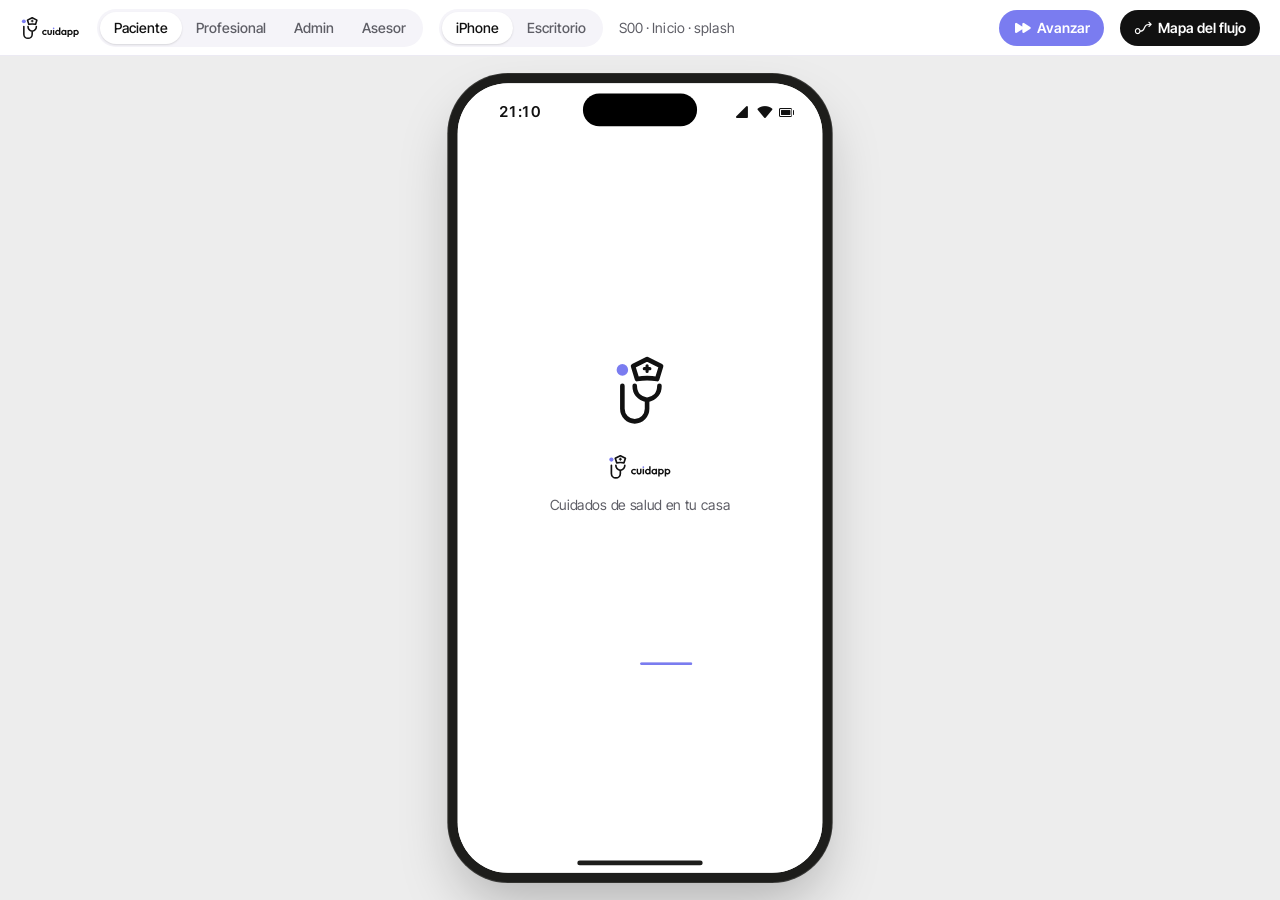
==== index.html @ 20f178f9 "UX inspirada en referencias: accesos del inicio, búsqueda con servicios comunes/recomendado y pestañ" ====
<!doctype html>
<html lang="es-CL">
<head>
<meta charset="utf-8">
<meta name="viewport" content="width=device-width, initial-scale=1, viewport-fit=cover">
<meta name="apple-mobile-web-app-capable" content="yes">
<meta name="theme-color" content="#FFFFFF">
<title>Cuidapp · Prototipo</title>
<link rel="icon" href="logo/favicon-nm.svg?v=20261026x">
<link rel="apple-touch-icon" href="logo/apple-touch-icon.png?v=20261026x">
<link rel="stylesheet" href="vendor/ph/regular/style.css?v=20261026x">
<link rel="stylesheet" href="vendor/ph/fill/style.css?v=20261026x">
<link rel="stylesheet" href="vendor/ph/bold/style.css?v=20261026x">
<link rel="stylesheet" href="vendor/leaflet/leaflet.css?v=20261026x">
<link rel="stylesheet" href="app.css?v=20261026x">
<link rel="stylesheet" href="tema.css?v=20261026x">
<link rel="stylesheet" href="thinking.css?v=20261026t1">
</head>
<body>
<div id="tb" class="tb"></div>
<div id="stage" class="stage"></div>
<script src="vendor/leaflet/leaflet.js?v=20261026x"></script>
<script src="geo.js?v=20261026x"></script>
<script src="examenes.js?v=20261026x"></script>
<script src="app.js?v=20261026x"></script>
<script src="pac.js?v=20261026x"></script>
<script src="pro.js?v=20261026x"></script>
<script src="adm.js?v=20261026x"></script>
<script src="ficha.js?v=20261026x"></script>
<script src="voz.js?v=20261026x"></script>
<script src="lab.js?v=20261026x"></script>
<script src="blog.js?v=20261026x"></script>
<script src="salud.js?v=20261026x"></script>
<script src="mkt.js?v=20261026x"></script>
</body>
</html>
---- vendor/ph/regular/style.css ----
@font-face {
  font-family: "Phosphor";
  src:
    url("./Phosphor.woff2") format("woff2"),
    url("./Phosphor.woff") format("woff"),
    url("./Phosphor.ttf") format("truetype"),
    url("./Phosphor.svg#Phosphor") format("svg");
  font-weight: normal;
  font-style: normal;
  font-display: block;
}

.ph {
  /* use !important to prevent issues with browser extensions that change fonts */
  font-family: "Phosphor" !important;
  speak: never;
  font-style: normal;
  font-weight: normal;
  font-variant: normal;
  text-transform: none;
  line-height: 1;

  /* Enable Ligatures ================ */
  letter-spacing: 0;
  -webkit-font-feature-settings: "liga";
  -moz-font-feature-settings: "liga=1";
  -moz-font-feature-settings: "liga";
  -ms-font-feature-settings: "liga" 1;
  font-feature-settings: "liga";
  -webkit-font-variant-ligatures: discretionary-ligatures;
  font-variant-ligatures: discretionary-ligatures;

  /* Better Font Rendering =========== */
  -webkit-font-smoothing: antialiased;
  -moz-osx-font-smoothing: grayscale;
}

.ph.ph-acorn:before {
  content: "\eb9a";
}
.ph.ph-address-book:before {
  content: "\e6f8";
}
.ph.ph-address-book-tabs:before {
  content: "\ee4e";
}
.ph.ph-air-traffic-control:before {
  content: "\ecd8";
}
.ph.ph-airplane:before {
  content: "\e002";
}
.ph.ph-airplane-in-flight:before {
  content: "\e4fe";
}
.ph.ph-airplane-landing:before {
  content: "\e502";
}
.ph.ph-airplane-takeoff:before {
  content: "\e504";
}
.ph.ph-airplane-taxiing:before {
  content: "\e500";
}
.ph.ph-airplane-tilt:before {
  content: "\e5d6";
}
.ph.ph-airplay:before {
  content: "\e004";
}
.ph.ph-alarm:before {
  content: "\e006";
}
.ph.ph-alien:before {
  content: "\e8a6";
}
.ph.ph-align-bottom:before {
  content: "\e506";
}
.ph.ph-align-bottom-simple:before {
  content: "\eb0c";
}
.ph.ph-align-center-horizontal:before {
  content: "\e50a";
}
.ph.ph-align-center-horizontal-simple:before {
  content: "\eb0e";
}
.ph.ph-align-center-vertical:before {
  content: "\e50c";
}
.ph.ph-align-center-vertical-simple:before {
  content: "\eb10";
}
.ph.ph-align-left:before {
  content: "\e50e";
}
.ph.ph-align-left-simple:before {
  content: "\eaee";
}
.ph.ph-align-right:before {
  content: "\e510";
}
.ph.ph-align-right-simple:before {
  content: "\eb12";
}
.ph.ph-align-top:before {
  content: "\e512";
}
.ph.ph-align-top-simple:before {
  content: "\eb14";
}
.ph.ph-amazon-logo:before {
  content: "\e96c";
}
.ph.ph-ambulance:before {
  content: "\e572";
}
.ph.ph-anchor:before {
  content: "\e514";
}
.ph.ph-anchor-simple:before {
  content: "\e5d8";
}
.ph.ph-android-logo:before {
  content: "\e008";
}
.ph.ph-angle:before {
  content: "\e7bc";
}
.ph.ph-angular-logo:before {
  content: "\eb80";
}
.ph.ph-aperture:before {
  content: "\e00a";
}
.ph.ph-app-store-logo:before {
  content: "\e974";
}
.ph.ph-app-window:before {
  content: "\e5da";
}
.ph.ph-apple-logo:before {
  content: "\e516";
}
.ph.ph-apple-podcasts-logo:before {
  content: "\eb96";
}
.ph.ph-approximate-equals:before {
  content: "\edaa";
}
.ph.ph-archive:before {
  content: "\e00c";
}
.ph.ph-armchair:before {
  content: "\e012";
}
.ph.ph-arrow-arc-left:before {
  content: "\e014";
}
.ph.ph-arrow-arc-right:before {
  content: "\e016";
}
.ph.ph-arrow-bend-double-up-left:before {
  content: "\e03a";
}
.ph.ph-arrow-bend-double-up-right:before {
  content: "\e03c";
}
.ph.ph-arrow-bend-down-left:before {
  content: "\e018";
}
.ph.ph-arrow-bend-down-right:before {
  content: "\e01a";
}
.ph.ph-arrow-bend-left-down:before {
  content: "\e01c";
}
.ph.ph-arrow-bend-left-up:before {
  content: "\e01e";
}
.ph.ph-arrow-bend-right-down:before {
  content: "\e020";
}
.ph.ph-arrow-bend-right-up:before {
  content: "\e022";
}
.ph.ph-arrow-bend-up-left:before {
  content: "\e024";
}
.ph.ph-arrow-bend-up-right:before {
  content: "\e026";
}
.ph.ph-arrow-circle-down:before {
  content: "\e028";
}
.ph.ph-arrow-circle-down-left:before {
  content: "\e02a";
}
.ph.ph-arrow-circle-down-right:before {
  content: "\e02c";
}
.ph.ph-arrow-circle-left:before {
  content: "\e05a";
}
.ph.ph-arrow-circle-right:before {
  content: "\e02e";
}
.ph.ph-arrow-circle-up:before {
  content: "\e030";
}
.ph.ph-arrow-circle-up-left:before {
  content: "\e032";
}
.ph.ph-arrow-circle-up-right:before {
  content: "\e034";
}
.ph.ph-arrow-clockwise:before {
  content: "\e036";
}
.ph.ph-arrow-counter-clockwise:before {
  content: "\e038";
}
.ph.ph-arrow-down:before {
  content: "\e03e";
}
.ph.ph-arrow-down-left:before {
  content: "\e040";
}
.ph.ph-arrow-down-right:before {
  content: "\e042";
}
.ph.ph-arrow-elbow-down-left:before {
  content: "\e044";
}
.ph.ph-arrow-elbow-down-right:before {
  content: "\e046";
}
.ph.ph-arrow-elbow-left:before {
  content: "\e048";
}
.ph.ph-arrow-elbow-left-down:before {
  content: "\e04a";
}
.ph.ph-arrow-elbow-left-up:before {
  content: "\e04c";
}
.ph.ph-arrow-elbow-right:before {
  content: "\e04e";
}
.ph.ph-arrow-elbow-right-down:before {
  content: "\e050";
}
.ph.ph-arrow-elbow-right-up:before {
  content: "\e052";
}
.ph.ph-arrow-elbow-up-left:before {
  content: "\e054";
}
.ph.ph-arrow-elbow-up-right:before {
  content: "\e056";
}
.ph.ph-arrow-fat-down:before {
  content: "\e518";
}
.ph.ph-arrow-fat-left:before {
  content: "\e51a";
}
.ph.ph-arrow-fat-line-down:before {
  content: "\e51c";
}
.ph.ph-arrow-fat-line-left:before {
  content: "\e51e";
}
.ph.ph-arrow-fat-line-right:before {
  content: "\e520";
}
.ph.ph-arrow-fat-line-up:before {
  content: "\e522";
}
.ph.ph-arrow-fat-lines-down:before {
  content: "\e524";
}
.ph.ph-arrow-fat-lines-left:before {
  content: "\e526";
}
.ph.ph-arrow-fat-lines-right:before {
  content: "\e528";
}
.ph.ph-arrow-fat-lines-up:before {
  content: "\e52a";
}
.ph.ph-arrow-fat-right:before {
  content: "\e52c";
}
.ph.ph-arrow-fat-up:before {
  content: "\e52e";
}
.ph.ph-arrow-left:before {
  content: "\e058";
}
.ph.ph-arrow-line-down:before {
  content: "\e05c";
}
.ph.ph-arrow-line-down-left:before {
  content: "\e05e";
}
.ph.ph-arrow-line-down-right:before {
  content: "\e060";
}
.ph.ph-arrow-line-left:before {
  content: "\e062";
}
.ph.ph-arrow-line-right:before {
  content: "\e064";
}
.ph.ph-arrow-line-up:before {
  content: "\e066";
}
.ph.ph-arrow-line-up-left:before {
  content: "\e068";
}
.ph.ph-arrow-line-up-right:before {
  content: "\e06a";
}
.ph.ph-arrow-right:before {
  content: "\e06c";
}
.ph.ph-arrow-square-down:before {
  content: "\e06e";
}
.ph.ph-arrow-square-down-left:before {
  content: "\e070";
}
.ph.ph-arrow-square-down-right:before {
  content: "\e072";
}
.ph.ph-arrow-square-in:before {
  content: "\e5dc";
}
.ph.ph-arrow-square-left:before {
  content: "\e074";
}
.ph.ph-arrow-square-out:before {
  content: "\e5de";
}
.ph.ph-arrow-square-right:before {
  content: "\e076";
}
.ph.ph-arrow-square-up:before {
  content: "\e078";
}
.ph.ph-arrow-square-up-left:before {
  content: "\e07a";
}
.ph.ph-arrow-square-up-right:before {
  content: "\e07c";
}
.ph.ph-arrow-u-down-left:before {
  content: "\e07e";
}
.ph.ph-arrow-u-down-right:before {
  content: "\e080";
}
.ph.ph-arrow-u-left-down:before {
  content: "\e082";
}
.ph.ph-arrow-u-left-up:before {
  content: "\e084";
}
.ph.ph-arrow-u-right-down:before {
  content: "\e086";
}
.ph.ph-arrow-u-right-up:before {
  content: "\e088";
}
.ph.ph-arrow-u-up-left:before {
  content: "\e08a";
}
.ph.ph-arrow-u-up-right:before {
  content: "\e08c";
}
.ph.ph-arrow-up:before {
  content: "\e08e";
}
.ph.ph-arrow-up-left:before {
  content: "\e090";
}
.ph.ph-arrow-up-right:before {
  content: "\e092";
}
.ph.ph-arrows-clockwise:before {
  content: "\e094";
}
.ph.ph-arrows-counter-clockwise:before {
  content: "\e096";
}
.ph.ph-arrows-down-up:before {
  content: "\e098";
}
.ph.ph-arrows-horizontal:before {
  content: "\eb06";
}
.ph.ph-arrows-in:before {
  content: "\e09a";
}
.ph.ph-arrows-in-cardinal:before {
  content: "\e09c";
}
.ph.ph-arrows-in-line-horizontal:before {
  content: "\e530";
}
.ph.ph-arrows-in-line-vertical:before {
  content: "\e532";
}
.ph.ph-arrows-in-simple:before {
  content: "\e09e";
}
.ph.ph-arrows-left-right:before {
  content: "\e0a0";
}
.ph.ph-arrows-merge:before {
  content: "\ed3e";
}
.ph.ph-arrows-out:before {
  content: "\e0a2";
}
.ph.ph-arrows-out-cardinal:before {
  content: "\e0a4";
}
.ph.ph-arrows-out-line-horizontal:before {
  content: "\e534";
}
.ph.ph-arrows-out-line-vertical:before {
  content: "\e536";
}
.ph.ph-arrows-out-simple:before {
  content: "\e0a6";
}
.ph.ph-arrows-split:before {
  content: "\ed3c";
}
.ph.ph-arrows-vertical:before {
  content: "\eb04";
}
.ph.ph-article:before {
  content: "\e0a8";
}
.ph.ph-article-medium:before {
  content: "\e5e0";
}
.ph.ph-article-ny-times:before {
  content: "\e5e2";
}
.ph.ph-asclepius:before {
  content: "\ee34";
}
.ph.ph-caduceus:before {
  content: "\ee34";
}
.ph.ph-asterisk:before {
  content: "\e0aa";
}
.ph.ph-asterisk-simple:before {
  content: "\e832";
}
.ph.ph-at:before {
  content: "\e0ac";
}
.ph.ph-atom:before {
  content: "\e5e4";
}
.ph.ph-avocado:before {
  content: "\ee04";
}
.ph.ph-axe:before {
  content: "\e9fc";
}
.ph.ph-baby:before {
  content: "\e774";
}
.ph.ph-baby-carriage:before {
  content: "\e818";
}
.ph.ph-backpack:before {
  content: "\e922";
}
.ph.ph-backspace:before {
  content: "\e0ae";
}
.ph.ph-bag:before {
  content: "\e0b0";
}
.ph.ph-bag-simple:before {
  content: "\e5e6";
}
.ph.ph-balloon:before {
  content: "\e76c";
}
.ph.ph-bandaids:before {
  content: "\e0b2";
}
.ph.ph-bank:before {
  content: "\e0b4";
}
.ph.ph-barbell:before {
  content: "\e0b6";
}
.ph.ph-barcode:before {
  content: "\e0b8";
}
.ph.ph-barn:before {
  content: "\ec72";
}
.ph.ph-barricade:before {
  content: "\e948";
}
.ph.ph-baseball:before {
  content: "\e71a";
}
.ph.ph-baseball-cap:before {
  content: "\ea28";
}
.ph.ph-baseball-helmet:before {
  content: "\ee4a";
}
.ph.ph-basket:before {
  content: "\e964";
}
.ph.ph-basketball:before {
  content: "\e724";
}
.ph.ph-bathtub:before {
  content: "\e81e";
}
.ph.ph-battery-charging:before {
  content: "\e0ba";
}
.ph.ph-battery-charging-vertical:before {
  content: "\e0bc";
}
.ph.ph-battery-empty:before {
  content: "\e0be";
}
.ph.ph-battery-full:before {
  content: "\e0c0";
}
.ph.ph-battery-high:before {
  content: "\e0c2";
}
.ph.ph-battery-low:before {
  content: "\e0c4";
}
.ph.ph-battery-medium:before {
  content: "\e0c6";
}
.ph.ph-battery-plus:before {
  content: "\e808";
}
.ph.ph-battery-plus-vertical:before {
  content: "\ec50";
}
.ph.ph-battery-vertical-empty:before {
  content: "\e7c6";
}
.ph.ph-battery-vertical-full:before {
  content: "\e7c4";
}
.ph.ph-battery-vertical-high:before {
  content: "\e7c2";
}
.ph.ph-battery-vertical-low:before {
  content: "\e7be";
}
.ph.ph-battery-vertical-medium:before {
  content: "\e7c0";
}
.ph.ph-battery-warning:before {
  content: "\e0c8";
}
.ph.ph-battery-warning-vertical:before {
  content: "\e0ca";
}
.ph.ph-beach-ball:before {
  content: "\ed24";
}
.ph.ph-beanie:before {
  content: "\ea2a";
}
.ph.ph-bed:before {
  content: "\e0cc";
}
.ph.ph-beer-bottle:before {
  content: "\e7b0";
}
.ph.ph-beer-stein:before {
  content: "\eb62";
}
.ph.ph-behance-logo:before {
  content: "\e7f4";
}
.ph.ph-bell:before {
  content: "\e0ce";
}
.ph.ph-bell-ringing:before {
  content: "\e5e8";
}
.ph.ph-bell-simple:before {
  content: "\e0d0";
}
.ph.ph-bell-simple-ringing:before {
  content: "\e5ea";
}
.ph.ph-bell-simple-slash:before {
  content: "\e0d2";
}
.ph.ph-bell-simple-z:before {
  content: "\e5ec";
}
.ph.ph-bell-slash:before {
  content: "\e0d4";
}
.ph.ph-bell-z:before {
  content: "\e5ee";
}
.ph.ph-belt:before {
  content: "\ea2c";
}
.ph.ph-bezier-curve:before {
  content: "\eb00";
}
.ph.ph-bicycle:before {
  content: "\e0d6";
}
.ph.ph-binary:before {
  content: "\ee60";
}
.ph.ph-binoculars:before {
  content: "\ea64";
}
.ph.ph-biohazard:before {
  content: "\e9e0";
}
.ph.ph-bird:before {
  content: "\e72c";
}
.ph.ph-blueprint:before {
  content: "\eda0";
}
.ph.ph-bluetooth:before {
  content: "\e0da";
}
.ph.ph-bluetooth-connected:before {
  content: "\e0dc";
}
.ph.ph-bluetooth-slash:before {
  content: "\e0de";
}
.ph.ph-bluetooth-x:before {
  content: "\e0e0";
}
.ph.ph-boat:before {
  content: "\e786";
}
.ph.ph-bomb:before {
  content: "\ee0a";
}
.ph.ph-bone:before {
  content: "\e7f2";
}
.ph.ph-book:before {
  content: "\e0e2";
}
.ph.ph-book-bookmark:before {
  content: "\e0e4";
}
.ph.ph-book-open:before {
  content: "\e0e6";
}
.ph.ph-book-open-text:before {
  content: "\e8f2";
}
.ph.ph-book-open-user:before {
  content: "\ede0";
}
.ph.ph-bookmark:before {
  content: "\e0e8";
}
.ph.ph-bookmark-simple:before {
  content: "\e0ea";
}
.ph.ph-bookmarks:before {
  content: "\e0ec";
}
.ph.ph-bookmarks-simple:before {
  content: "\e5f0";
}
.ph.ph-books:before {
  content: "\e758";
}
.ph.ph-boot:before {
  content: "\ecca";
}
.ph.ph-boules:before {
  content: "\e722";
}
.ph.ph-bounding-box:before {
  content: "\e6ce";
}
.ph.ph-bowl-food:before {
  content: "\eaa4";
}
.ph.ph-bowl-steam:before {
  content: "\e8e4";
}
.ph.ph-bowling-ball:before {
  content: "\ea34";
}
.ph.ph-box-arrow-down:before {
  content: "\e00e";
}
.ph.ph-archive-box:before {
  content: "\e00e";
}
.ph.ph-box-arrow-up:before {
  content: "\ee54";
}
.ph.ph-boxing-glove:before {
  content: "\ea36";
}
.ph.ph-brackets-angle:before {
  content: "\e862";
}
.ph.ph-brackets-curly:before {
  content: "\e860";
}
.ph.ph-brackets-round:before {
  content: "\e864";
}
.ph.ph-brackets-square:before {
  content: "\e85e";
}
.ph.ph-brain:before {
  content: "\e74e";
}
.ph.ph-brandy:before {
  content: "\e6b4";
}
.ph.ph-bread:before {
  content: "\e81c";
}
.ph.ph-bridge:before {
  content: "\ea68";
}
.ph.ph-briefcase:before {
  content: "\e0ee";
}
.ph.ph-briefcase-metal:before {
  content: "\e5f2";
}
.ph.ph-broadcast:before {
  content: "\e0f2";
}
.ph.ph-broom:before {
  content: "\ec54";
}
.ph.ph-browser:before {
  content: "\e0f4";
}
.ph.ph-browsers:before {
  content: "\e0f6";
}
.ph.ph-bug:before {
  content: "\e5f4";
}
.ph.ph-bug-beetle:before {
  content: "\e5f6";
}
.ph.ph-bug-droid:before {
  content: "\e5f8";
}
.ph.ph-building:before {
  content: "\e100";
}
.ph.ph-building-apartment:before {
  content: "\e0fe";
}
.ph.ph-building-office:before {
  content: "\e0ff";
}
.ph.ph-buildings:before {
  content: "\e102";
}
.ph.ph-bulldozer:before {
  content: "\ec6c";
}
.ph.ph-bus:before {
  content: "\e106";
}
.ph.ph-butterfly:before {
  content: "\ea6e";
}
.ph.ph-cable-car:before {
  content: "\e49c";
}
.ph.ph-cactus:before {
  content: "\e918";
}
.ph.ph-cake:before {
  content: "\e780";
}
.ph.ph-calculator:before {
  content: "\e538";
}
.ph.ph-calendar:before {
  content: "\e108";
}
.ph.ph-calendar-blank:before {
  content: "\e10a";
}
.ph.ph-calendar-check:before {
  content: "\e712";
}
.ph.ph-calendar-dot:before {
  content: "\e7b2";
}
.ph.ph-calendar-dots:before {
  content: "\e7b4";
}
.ph.ph-calendar-heart:before {
  content: "\e8b0";
}
.ph.ph-calendar-minus:before {
  content: "\ea14";
}
.ph.ph-calendar-plus:before {
  content: "\e714";
}
.ph.ph-calendar-slash:before {
  content: "\ea12";
}
.ph.ph-calendar-star:before {
  content: "\e8b2";
}
.ph.ph-calendar-x:before {
  content: "\e10c";
}
.ph.ph-call-bell:before {
  content: "\e7de";
}
.ph.ph-camera:before {
  content: "\e10e";
}
.ph.ph-camera-plus:before {
  content: "\ec58";
}
.ph.ph-camera-rotate:before {
  content: "\e7a4";
}
.ph.ph-camera-slash:before {
  content: "\e110";
}
.ph.ph-campfire:before {
  content: "\e9d8";
}
.ph.ph-car:before {
  content: "\e112";
}
.ph.ph-car-battery:before {
  content: "\ee30";
}
.ph.ph-car-profile:before {
  content: "\e8cc";
}
.ph.ph-car-simple:before {
  content: "\e114";
}
.ph.ph-cardholder:before {
  content: "\e5fa";
}
.ph.ph-cards:before {
  content: "\e0f8";
}
.ph.ph-cards-three:before {
  content: "\ee50";
}
.ph.ph-caret-circle-double-down:before {
  content: "\e116";
}
.ph.ph-caret-circle-double-left:before {
  content: "\e118";
}
.ph.ph-caret-circle-double-right:before {
  content: "\e11a";
}
.ph.ph-caret-circle-double-up:before {
  content: "\e11c";
}
.ph.ph-caret-circle-down:before {
  content: "\e11e";
}
.ph.ph-caret-circle-left:before {
  content: "\e120";
}
.ph.ph-caret-circle-right:before {
  content: "\e122";
}
.ph.ph-caret-circle-up:before {
  content: "\e124";
}
.ph.ph-caret-circle-up-down:before {
  content: "\e13e";
}
.ph.ph-caret-double-down:before {
  content: "\e126";
}
.ph.ph-caret-double-left:before {
  content: "\e128";
}
.ph.ph-caret-double-right:before {
  content: "\e12a";
}
.ph.ph-caret-double-up:before {
  content: "\e12c";
}
.ph.ph-caret-down:before {
  content: "\e136";
}
.ph.ph-caret-left:before {
  content: "\e138";
}
.ph.ph-caret-line-down:before {
  content: "\e134";
}
.ph.ph-caret-line-left:before {
  content: "\e132";
}
.ph.ph-caret-line-right:before {
  content: "\e130";
}
.ph.ph-caret-line-up:before {
  content: "\e12e";
}
.ph.ph-caret-right:before {
  content: "\e13a";
}
.ph.ph-caret-up:before {
  content: "\e13c";
}
.ph.ph-caret-up-down:before {
  content: "\e140";
}
.ph.ph-carrot:before {
  content: "\ed38";
}
.ph.ph-cash-register:before {
  content: "\ed80";
}
.ph.ph-cassette-tape:before {
  content: "\ed2e";
}
.ph.ph-castle-turret:before {
  content: "\e9d0";
}
.ph.ph-cat:before {
  content: "\e748";
}
.ph.ph-cell-signal-full:before {
  content: "\e142";
}
.ph.ph-cell-signal-high:before {
  content: "\e144";
}
.ph.ph-cell-signal-low:before {
  content: "\e146";
}
.ph.ph-cell-signal-medium:before {
  content: "\e148";
}
.ph.ph-cell-signal-none:before {
  content: "\e14a";
}
.ph.ph-cell-signal-slash:before {
  content: "\e14c";
}
.ph.ph-cell-signal-x:before {
  content: "\e14e";
}
.ph.ph-cell-tower:before {
  content: "\ebaa";
}
.ph.ph-certificate:before {
  content: "\e766";
}
.ph.ph-chair:before {
  content: "\e950";
}
.ph.ph-chalkboard:before {
  content: "\e5fc";
}
.ph.ph-chalkboard-simple:before {
  content: "\e5fe";
}
.ph.ph-chalkboard-teacher:before {
  content: "\e600";
}
.ph.ph-champagne:before {
  content: "\eaca";
}
.ph.ph-charging-station:before {
  content: "\e8d0";
}
.ph.ph-chart-bar:before {
  content: "\e150";
}
.ph.ph-chart-bar-horizontal:before {
  content: "\e152";
}
.ph.ph-chart-donut:before {
  content: "\eaa6";
}
.ph.ph-chart-line:before {
  content: "\e154";
}
.ph.ph-chart-line-down:before {
  content: "\e8b6";
}
.ph.ph-chart-line-up:before {
  content: "\e156";
}
.ph.ph-chart-pie:before {
  content: "\e158";
}
.ph.ph-chart-pie-slice:before {
  content: "\e15a";
}
.ph.ph-chart-polar:before {
  content: "\eaa8";
}
.ph.ph-chart-scatter:before {
  content: "\eaac";
}
.ph.ph-chat:before {
  content: "\e15c";
}
.ph.ph-chat-centered:before {
  content: "\e160";
}
.ph.ph-chat-centered-dots:before {
  content: "\e164";
}
.ph.ph-chat-centered-slash:before {
  content: "\e162";
}
.ph.ph-chat-centered-text:before {
  content: "\e166";
}
.ph.ph-chat-circle:before {
  content: "\e168";
}
.ph.ph-chat-circle-dots:before {
  content: "\e16c";
}
.ph.ph-chat-circle-slash:before {
  content: "\e16a";
}
.ph.ph-chat-circle-text:before {
  content: "\e16e";
}
.ph.ph-chat-dots:before {
  content: "\e170";
}
.ph.ph-chat-slash:before {
  content: "\e15e";
}
.ph.ph-chat-teardrop:before {
  content: "\e172";
}
.ph.ph-chat-teardrop-dots:before {
  content: "\e176";
}
.ph.ph-chat-teardrop-slash:before {
  content: "\e174";
}
.ph.ph-chat-teardrop-text:before {
  content: "\e178";
}
.ph.ph-chat-text:before {
  content: "\e17a";
}
.ph.ph-chats:before {
  content: "\e17c";
}
.ph.ph-chats-circle:before {
  content: "\e17e";
}
.ph.ph-chats-teardrop:before {
  content: "\e180";
}
.ph.ph-check:before {
  content: "\e182";
}
.ph.ph-check-circle:before {
  content: "\e184";
}
.ph.ph-check-fat:before {
  content: "\eba6";
}
.ph.ph-check-square:before {
  content: "\e186";
}
.ph.ph-check-square-offset:before {
  content: "\e188";
}
.ph.ph-checkerboard:before {
  content: "\e8c4";
}
.ph.ph-checks:before {
  content: "\e53a";
}
.ph.ph-cheers:before {
  content: "\ea4a";
}
.ph.ph-cheese:before {
  content: "\e9fe";
}
.ph.ph-chef-hat:before {
  content: "\ed8e";
}
.ph.ph-cherries:before {
  content: "\e830";
}
.ph.ph-church:before {
  content: "\ecea";
}
.ph.ph-cigarette:before {
  content: "\ed90";
}
.ph.ph-cigarette-slash:before {
  content: "\ed92";
}
.ph.ph-circle:before {
  content: "\e18a";
}
.ph.ph-circle-dashed:before {
  content: "\e602";
}
.ph.ph-circle-half:before {
  content: "\e18c";
}
.ph.ph-circle-half-tilt:before {
  content: "\e18e";
}
.ph.ph-circle-notch:before {
  content: "\eb44";
}
.ph.ph-circles-four:before {
  content: "\e190";
}
.ph.ph-circles-three:before {
  content: "\e192";
}
.ph.ph-circles-three-plus:before {
  content: "\e194";
}
.ph.ph-circuitry:before {
  content: "\e9c2";
}
.ph.ph-city:before {
  content: "\ea6a";
}
.ph.ph-clipboard:before {
  content: "\e196";
}
.ph.ph-clipboard-text:before {
  content: "\e198";
}
.ph.ph-clock:before {
  content: "\e19a";
}
.ph.ph-clock-afternoon:before {
  content: "\e19c";
}
.ph.ph-clock-clockwise:before {
  content: "\e19e";
}
.ph.ph-clock-countdown:before {
  content: "\ed2c";
}
.ph.ph-clock-counter-clockwise:before {
  content: "\e1a0";
}
.ph.ph-clock-user:before {
  content: "\edec";
}
.ph.ph-closed-captioning:before {
  content: "\e1a4";
}
.ph.ph-cloud:before {
  content: "\e1aa";
}
.ph.ph-cloud-arrow-down:before {
  content: "\e1ac";
}
.ph.ph-cloud-arrow-up:before {
  content: "\e1ae";
}
.ph.ph-cloud-check:before {
  content: "\e1b0";
}
.ph.ph-cloud-fog:before {
  content: "\e53c";
}
.ph.ph-cloud-lightning:before {
  content: "\e1b2";
}
.ph.ph-cloud-moon:before {
  content: "\e53e";
}
.ph.ph-cloud-rain:before {
  content: "\e1b4";
}
.ph.ph-cloud-slash:before {
  content: "\e1b6";
}
.ph.ph-cloud-snow:before {
  content: "\e1b8";
}
.ph.ph-cloud-sun:before {
  content: "\e540";
}
.ph.ph-cloud-warning:before {
  content: "\ea98";
}
.ph.ph-cloud-x:before {
  content: "\ea96";
}
.ph.ph-clover:before {
  content: "\edc8";
}
.ph.ph-club:before {
  content: "\e1ba";
}
.ph.ph-coat-hanger:before {
  content: "\e7fe";
}
.ph.ph-coda-logo:before {
  content: "\e7ce";
}
.ph.ph-code:before {
  content: "\e1bc";
}
.ph.ph-code-block:before {
  content: "\eafe";
}
.ph.ph-code-simple:before {
  content: "\e1be";
}
.ph.ph-codepen-logo:before {
  content: "\e978";
}
.ph.ph-codesandbox-logo:before {
  content: "\ea06";
}
.ph.ph-coffee:before {
  content: "\e1c2";
}
.ph.ph-coffee-bean:before {
  content: "\e1c0";
}
.ph.ph-coin:before {
  content: "\e60e";
}
.ph.ph-coin-vertical:before {
  content: "\eb48";
}
.ph.ph-coins:before {
  content: "\e78e";
}
.ph.ph-columns:before {
  content: "\e546";
}
.ph.ph-columns-plus-left:before {
  content: "\e544";
}
.ph.ph-columns-plus-right:before {
  content: "\e542";
}
.ph.ph-command:before {
  content: "\e1c4";
}
.ph.ph-compass:before {
  content: "\e1c8";
}
.ph.ph-compass-rose:before {
  content: "\e1c6";
}
.ph.ph-compass-tool:before {
  content: "\ea0e";
}
.ph.ph-computer-tower:before {
  content: "\e548";
}
.ph.ph-confetti:before {
  content: "\e81a";
}
.ph.ph-contactless-payment:before {
  content: "\ed42";
}
.ph.ph-control:before {
  content: "\eca6";
}
.ph.ph-cookie:before {
  content: "\e6ca";
}
.ph.ph-cooking-pot:before {
  content: "\e764";
}
.ph.ph-copy:before {
  content: "\e1ca";
}
.ph.ph-copy-simple:before {
  content: "\e1cc";
}
.ph.ph-copyleft:before {
  content: "\e86a";
}
.ph.ph-copyright:before {
  content: "\e54a";
}
.ph.ph-corners-in:before {
  content: "\e1ce";
}
.ph.ph-corners-out:before {
  content: "\e1d0";
}
.ph.ph-couch:before {
  content: "\e7f6";
}
.ph.ph-court-basketball:before {
  content: "\ee36";
}
.ph.ph-cow:before {
  content: "\eabe";
}
.ph.ph-cowboy-hat:before {
  content: "\ed12";
}
.ph.ph-cpu:before {
  content: "\e610";
}
.ph.ph-crane:before {
  content: "\ed48";
}
.ph.ph-crane-tower:before {
  content: "\ed49";
}
.ph.ph-credit-card:before {
  content: "\e1d2";
}
.ph.ph-cricket:before {
  content: "\ee12";
}
.ph.ph-crop:before {
  content: "\e1d4";
}
.ph.ph-cross:before {
  content: "\e8a0";
}
.ph.ph-crosshair:before {
  content: "\e1d6";
}
.ph.ph-crosshair-simple:before {
  content: "\e1d8";
}
.ph.ph-crown:before {
  content: "\e614";
}
.ph.ph-crown-cross:before {
  content: "\ee5e";
}
.ph.ph-crown-simple:before {
  content: "\e616";
}
.ph.ph-cube:before {
  content: "\e1da";
}
.ph.ph-cube-focus:before {
  content: "\ed0a";
}
.ph.ph-cube-transparent:before {
  content: "\ec7c";
}
.ph.ph-currency-btc:before {
  content: "\e618";
}
.ph.ph-currency-circle-dollar:before {
  content: "\e54c";
}
.ph.ph-currency-cny:before {
  content: "\e54e";
}
.ph.ph-currency-dollar:before {
  content: "\e550";
}
.ph.ph-currency-dollar-simple:before {
  content: "\e552";
}
.ph.ph-currency-eth:before {
  content: "\eada";
}
.ph.ph-currency-eur:before {
  content: "\e554";
}
.ph.ph-currency-gbp:before {
  content: "\e556";
}
.ph.ph-currency-inr:before {
  content: "\e558";
}
.ph.ph-currency-jpy:before {
  content: "\e55a";
}
.ph.ph-currency-krw:before {
  content: "\e55c";
}
.ph.ph-currency-kzt:before {
  content: "\ec4c";
}
.ph.ph-currency-ngn:before {
  content: "\eb52";
}
.ph.ph-currency-rub:before {
  content: "\e55e";
}
.ph.ph-cursor:before {
  content: "\e1dc";
}
.ph.ph-cursor-click:before {
  content: "\e7c8";
}
.ph.ph-cursor-text:before {
  content: "\e7d8";
}
.ph.ph-cylinder:before {
  content: "\e8fc";
}
.ph.ph-database:before {
  content: "\e1de";
}
.ph.ph-desk:before {
  content: "\ed16";
}
.ph.ph-desktop:before {
  content: "\e560";
}
.ph.ph-desktop-tower:before {
  content: "\e562";
}
.ph.ph-detective:before {
  content: "\e83e";
}
.ph.ph-dev-to-logo:before {
  content: "\ed0e";
}
.ph.ph-device-mobile:before {
  content: "\e1e0";
}
.ph.ph-device-mobile-camera:before {
  content: "\e1e2";
}
.ph.ph-device-mobile-slash:before {
  content: "\ee46";
}
.ph.ph-device-mobile-speaker:before {
  content: "\e1e4";
}
.ph.ph-device-rotate:before {
  content: "\edf2";
}
.ph.ph-device-tablet:before {
  content: "\e1e6";
}
.ph.ph-device-tablet-camera:before {
  content: "\e1e8";
}
.ph.ph-device-tablet-speaker:before {
  content: "\e1ea";
}
.ph.ph-devices:before {
  content: "\eba4";
}
.ph.ph-diamond:before {
  content: "\e1ec";
}
.ph.ph-diamonds-four:before {
  content: "\e8f4";
}
.ph.ph-dice-five:before {
  content: "\e1ee";
}
.ph.ph-dice-four:before {
  content: "\e1f0";
}
.ph.ph-dice-one:before {
  content: "\e1f2";
}
.ph.ph-dice-six:before {
  content: "\e1f4";
}
.ph.ph-dice-three:before {
  content: "\e1f6";
}
.ph.ph-dice-two:before {
  content: "\e1f8";
}
.ph.ph-disc:before {
  content: "\e564";
}
.ph.ph-disco-ball:before {
  content: "\ed98";
}
.ph.ph-discord-logo:before {
  content: "\e61a";
}
.ph.ph-divide:before {
  content: "\e1fa";
}
.ph.ph-dna:before {
  content: "\e924";
}
.ph.ph-dog:before {
  content: "\e74a";
}
.ph.ph-door:before {
  content: "\e61c";
}
.ph.ph-door-open:before {
  content: "\e7e6";
}
.ph.ph-dot:before {
  content: "\ecde";
}
.ph.ph-dot-outline:before {
  content: "\ece0";
}
.ph.ph-dots-nine:before {
  content: "\e1fc";
}
.ph.ph-dots-six:before {
  content: "\e794";
}
.ph.ph-dots-six-vertical:before {
  content: "\eae2";
}
.ph.ph-dots-three:before {
  content: "\e1fe";
}
.ph.ph-dots-three-circle:before {
  content: "\e200";
}
.ph.ph-dots-three-circle-vertical:before {
  content: "\e202";
}
.ph.ph-dots-three-outline:before {
  content: "\e204";
}
.ph.ph-dots-three-outline-vertical:before {
  content: "\e206";
}
.ph.ph-dots-three-vertical:before {
  content: "\e208";
}
.ph.ph-download:before {
  content: "\e20a";
}
.ph.ph-download-simple:before {
  content: "\e20c";
}
.ph.ph-dress:before {
  content: "\ea7e";
}
.ph.ph-dresser:before {
  content: "\e94e";
}
.ph.ph-dribbble-logo:before {
  content: "\e20e";
}
.ph.ph-drone:before {
  content: "\ed74";
}
.ph.ph-drop:before {
  content: "\e210";
}
.ph.ph-drop-half:before {
  content: "\e566";
}
.ph.ph-drop-half-bottom:before {
  content: "\eb40";
}
.ph.ph-drop-simple:before {
  content: "\ee32";
}
.ph.ph-drop-slash:before {
  content: "\e954";
}
.ph.ph-dropbox-logo:before {
  content: "\e7d0";
}
.ph.ph-ear:before {
  content: "\e70c";
}
.ph.ph-ear-slash:before {
  content: "\e70e";
}
.ph.ph-egg:before {
  content: "\e812";
}
.ph.ph-egg-crack:before {
  content: "\eb64";
}
.ph.ph-eject:before {
  content: "\e212";
}
.ph.ph-eject-simple:before {
  content: "\e6ae";
}
.ph.ph-elevator:before {
  content: "\ecc0";
}
.ph.ph-empty:before {
  content: "\edbc";
}
.ph.ph-engine:before {
  content: "\ea80";
}
.ph.ph-envelope:before {
  content: "\e214";
}
.ph.ph-envelope-open:before {
  content: "\e216";
}
.ph.ph-envelope-simple:before {
  content: "\e218";
}
.ph.ph-envelope-simple-open:before {
  content: "\e21a";
}
.ph.ph-equalizer:before {
  content: "\ebbc";
}
.ph.ph-equals:before {
  content: "\e21c";
}
.ph.ph-eraser:before {
  content: "\e21e";
}
.ph.ph-escalator-down:before {
  content: "\ecba";
}
.ph.ph-escalator-up:before {
  content: "\ecbc";
}
.ph.ph-exam:before {
  content: "\e742";
}
.ph.ph-exclamation-mark:before {
  content: "\ee44";
}
.ph.ph-exclude:before {
  content: "\e882";
}
.ph.ph-exclude-square:before {
  content: "\e880";
}
.ph.ph-export:before {
  content: "\eaf0";
}
.ph.ph-eye:before {
  content: "\e220";
}
.ph.ph-eye-closed:before {
  content: "\e222";
}
.ph.ph-eye-slash:before {
  content: "\e224";
}
.ph.ph-eyedropper:before {
  content: "\e568";
}
.ph.ph-eyedropper-sample:before {
  content: "\eac4";
}
.ph.ph-eyeglasses:before {
  content: "\e7ba";
}
.ph.ph-eyes:before {
  content: "\ee5c";
}
.ph.ph-face-mask:before {
  content: "\e56a";
}
.ph.ph-facebook-logo:before {
  content: "\e226";
}
.ph.ph-factory:before {
  content: "\e760";
}
.ph.ph-faders:before {
  content: "\e228";
}
.ph.ph-faders-horizontal:before {
  content: "\e22a";
}
.ph.ph-fallout-shelter:before {
  content: "\e9de";
}
.ph.ph-fan:before {
  content: "\e9f2";
}
.ph.ph-farm:before {
  content: "\ec70";
}
.ph.ph-fast-forward:before {
  content: "\e6a6";
}
.ph.ph-fast-forward-circle:before {
  content: "\e22c";
}
.ph.ph-feather:before {
  content: "\e9c0";
}
.ph.ph-fediverse-logo:before {
  content: "\ed66";
}
.ph.ph-figma-logo:before {
  content: "\e22e";
}
.ph.ph-file:before {
  content: "\e230";
}
.ph.ph-file-archive:before {
  content: "\eb2a";
}
.ph.ph-file-arrow-down:before {
  content: "\e232";
}
.ph.ph-file-arrow-up:before {
  content: "\e61e";
}
.ph.ph-file-audio:before {
  content: "\ea20";
}
.ph.ph-file-c:before {
  content: "\eb32";
}
.ph.ph-file-c-sharp:before {
  content: "\eb30";
}
.ph.ph-file-cloud:before {
  content: "\e95e";
}
.ph.ph-file-code:before {
  content: "\e914";
}
.ph.ph-file-cpp:before {
  content: "\eb2e";
}
.ph.ph-file-css:before {
  content: "\eb34";
}
.ph.ph-file-csv:before {
  content: "\eb1c";
}
.ph.ph-file-dashed:before {
  content: "\e704";
}
.ph.ph-file-dotted:before {
  content: "\e704";
}
.ph.ph-file-doc:before {
  content: "\eb1e";
}
.ph.ph-file-html:before {
  content: "\eb38";
}
.ph.ph-file-image:before {
  content: "\ea24";
}
.ph.ph-file-ini:before {
  content: "\eb33";
}
.ph.ph-file-jpg:before {
  content: "\eb1a";
}
.ph.ph-file-js:before {
  content: "\eb24";
}
.ph.ph-file-jsx:before {
  content: "\eb3a";
}
.ph.ph-file-lock:before {
  content: "\e95c";
}
.ph.ph-file-magnifying-glass:before {
  content: "\e238";
}
.ph.ph-file-search:before {
  content: "\e238";
}
.ph.ph-file-md:before {
  content: "\ed50";
}
.ph.ph-file-minus:before {
  content: "\e234";
}
.ph.ph-file-pdf:before {
  content: "\e702";
}
.ph.ph-file-plus:before {
  content: "\e236";
}
.ph.ph-file-png:before {
  content: "\eb18";
}
.ph.ph-file-ppt:before {
  content: "\eb20";
}
.ph.ph-file-py:before {
  content: "\eb2c";
}
.ph.ph-file-rs:before {
  content: "\eb28";
}
.ph.ph-file-sql:before {
  content: "\ed4e";
}
.ph.ph-file-svg:before {
  content: "\ed08";
}
.ph.ph-file-text:before {
  content: "\e23a";
}
.ph.ph-file-ts:before {
  content: "\eb26";
}
.ph.ph-file-tsx:before {
  content: "\eb3c";
}
.ph.ph-file-txt:before {
  content: "\eb35";
}
.ph.ph-file-video:before {
  content: "\ea22";
}
.ph.ph-file-vue:before {
  content: "\eb3e";
}
.ph.ph-file-x:before {
  content: "\e23c";
}
.ph.ph-file-xls:before {
  content: "\eb22";
}
.ph.ph-file-zip:before {
  content: "\e958";
}
.ph.ph-files:before {
  content: "\e710";
}
.ph.ph-film-reel:before {
  content: "\e8c0";
}
.ph.ph-film-script:before {
  content: "\eb50";
}
.ph.ph-film-slate:before {
  content: "\e8c2";
}
.ph.ph-film-strip:before {
  content: "\e792";
}
.ph.ph-fingerprint:before {
  content: "\e23e";
}
.ph.ph-fingerprint-simple:before {
  content: "\e240";
}
.ph.ph-finn-the-human:before {
  content: "\e56c";
}
.ph.ph-fire:before {
  content: "\e242";
}
.ph.ph-fire-extinguisher:before {
  content: "\e9e8";
}
.ph.ph-fire-simple:before {
  content: "\e620";
}
.ph.ph-fire-truck:before {
  content: "\e574";
}
.ph.ph-first-aid:before {
  content: "\e56e";
}
.ph.ph-first-aid-kit:before {
  content: "\e570";
}
.ph.ph-fish:before {
  content: "\e728";
}
.ph.ph-fish-simple:before {
  content: "\e72a";
}
.ph.ph-flag:before {
  content: "\e244";
}
.ph.ph-flag-banner:before {
  content: "\e622";
}
.ph.ph-flag-banner-fold:before {
  content: "\ecf2";
}
.ph.ph-flag-checkered:before {
  content: "\ea38";
}
.ph.ph-flag-pennant:before {
  content: "\ecf0";
}
.ph.ph-flame:before {
  content: "\e624";
}
.ph.ph-flashlight:before {
  content: "\e246";
}
.ph.ph-flask:before {
  content: "\e79e";
}
.ph.ph-flip-horizontal:before {
  content: "\ed6a";
}
.ph.ph-flip-vertical:before {
  content: "\ed6c";
}
.ph.ph-floppy-disk:before {
  content: "\e248";
}
.ph.ph-floppy-disk-back:before {
  content: "\eaf4";
}
.ph.ph-flow-arrow:before {
  content: "\e6ec";
}
.ph.ph-flower:before {
  content: "\e75e";
}
.ph.ph-flower-lotus:before {
  content: "\e6cc";
}
.ph.ph-flower-tulip:before {
  content: "\eacc";
}
.ph.ph-flying-saucer:before {
  content: "\eb4a";
}
.ph.ph-folder:before {
  content: "\e24a";
}
.ph.ph-folder-notch:before {
  content: "\e24a";
}
.ph.ph-folder-dashed:before {
  content: "\e8f8";
}
.ph.ph-folder-dotted:before {
  content: "\e8f8";
}
.ph.ph-folder-lock:before {
  content: "\ea3c";
}
.ph.ph-folder-minus:before {
  content: "\e254";
}
.ph.ph-folder-notch-minus:before {
  content: "\e254";
}
.ph.ph-folder-open:before {
  content: "\e256";
}
.ph.ph-folder-notch-open:before {
  content: "\e256";
}
.ph.ph-folder-plus:before {
  content: "\e258";
}
.ph.ph-folder-notch-plus:before {
  content: "\e258";
}
.ph.ph-folder-simple:before {
  content: "\e25a";
}
.ph.ph-folder-simple-dashed:before {
  content: "\ec2a";
}
.ph.ph-folder-simple-dotted:before {
  content: "\ec2a";
}
.ph.ph-folder-simple-lock:before {
  content: "\eb5e";
}
.ph.ph-folder-simple-minus:before {
  content: "\e25c";
}
.ph.ph-folder-simple-plus:before {
  content: "\e25e";
}
.ph.ph-folder-simple-star:before {
  content: "\ec2e";
}
.ph.ph-folder-simple-user:before {
  content: "\eb60";
}
.ph.ph-folder-star:before {
  content: "\ea86";
}
.ph.ph-folder-user:before {
  content: "\eb46";
}
.ph.ph-folders:before {
  content: "\e260";
}
.ph.ph-football:before {
  content: "\e718";
}
.ph.ph-football-helmet:before {
  content: "\ee4c";
}
.ph.ph-footprints:before {
  content: "\ea88";
}
.ph.ph-fork-knife:before {
  content: "\e262";
}
.ph.ph-four-k:before {
  content: "\ea5c";
}
.ph.ph-frame-corners:before {
  content: "\e626";
}
.ph.ph-framer-logo:before {
  content: "\e264";
}
.ph.ph-function:before {
  content: "\ebe4";
}
.ph.ph-funnel:before {
  content: "\e266";
}
.ph.ph-funnel-simple:before {
  content: "\e268";
}
.ph.ph-funnel-simple-x:before {
  content: "\e26a";
}
.ph.ph-funnel-x:before {
  content: "\e26c";
}
.ph.ph-game-controller:before {
  content: "\e26e";
}
.ph.ph-garage:before {
  content: "\ecd6";
}
.ph.ph-gas-can:before {
  content: "\e8ce";
}
.ph.ph-gas-pump:before {
  content: "\e768";
}
.ph.ph-gauge:before {
  content: "\e628";
}
.ph.ph-gavel:before {
  content: "\ea32";
}
.ph.ph-gear:before {
  content: "\e270";
}
.ph.ph-gear-fine:before {
  content: "\e87c";
}
.ph.ph-gear-six:before {
  content: "\e272";
}
.ph.ph-gender-female:before {
  content: "\e6e0";
}
.ph.ph-gender-intersex:before {
  content: "\e6e6";
}
.ph.ph-gender-male:before {
  content: "\e6e2";
}
.ph.ph-gender-neuter:before {
  content: "\e6ea";
}
.ph.ph-gender-nonbinary:before {
  content: "\e6e4";
}
.ph.ph-gender-transgender:before {
  content: "\e6e8";
}
.ph.ph-ghost:before {
  content: "\e62a";
}
.ph.ph-gif:before {
  content: "\e274";
}
.ph.ph-gift:before {
  content: "\e276";
}
.ph.ph-git-branch:before {
  content: "\e278";
}
.ph.ph-git-commit:before {
  content: "\e27a";
}
.ph.ph-git-diff:before {
  content: "\e27c";
}
.ph.ph-git-fork:before {
  content: "\e27e";
}
.ph.ph-git-merge:before {
  content: "\e280";
}
.ph.ph-git-pull-request:before {
  content: "\e282";
}
.ph.ph-github-logo:before {
  content: "\e576";
}
.ph.ph-gitlab-logo:before {
  content: "\e694";
}
.ph.ph-gitlab-logo-simple:before {
  content: "\e696";
}
.ph.ph-globe:before {
  content: "\e288";
}
.ph.ph-globe-hemisphere-east:before {
  content: "\e28a";
}
.ph.ph-globe-hemisphere-west:before {
  content: "\e28c";
}
.ph.ph-globe-simple:before {
  content: "\e28e";
}
.ph.ph-globe-simple-x:before {
  content: "\e284";
}
.ph.ph-globe-stand:before {
  content: "\e290";
}
.ph.ph-globe-x:before {
  content: "\e286";
}
.ph.ph-goggles:before {
  content: "\ecb4";
}
.ph.ph-golf:before {
  content: "\ea3e";
}
.ph.ph-goodreads-logo:before {
  content: "\ed10";
}
.ph.ph-google-cardboard-logo:before {
  content: "\e7b6";
}
.ph.ph-google-chrome-logo:before {
  content: "\e976";
}
.ph.ph-google-drive-logo:before {
  content: "\e8f6";
}
.ph.ph-google-logo:before {
  content: "\e292";
}
.ph.ph-google-photos-logo:before {
  content: "\eb92";
}
.ph.ph-google-play-logo:before {
  content: "\e294";
}
.ph.ph-google-podcasts-logo:before {
  content: "\eb94";
}
.ph.ph-gps:before {
  content: "\edd8";
}
.ph.ph-gps-fix:before {
  content: "\edd6";
}
.ph.ph-gps-slash:before {
  content: "\edd4";
}
.ph.ph-gradient:before {
  content: "\eb42";
}
.ph.ph-graduation-cap:before {
  content: "\e62c";
}
.ph.ph-grains:before {
  content: "\ec68";
}
.ph.ph-grains-slash:before {
  content: "\ec6a";
}
.ph.ph-graph:before {
  content: "\eb58";
}
.ph.ph-graphics-card:before {
  content: "\e612";
}
.ph.ph-greater-than:before {
  content: "\edc4";
}
.ph.ph-greater-than-or-equal:before {
  content: "\eda2";
}
.ph.ph-grid-four:before {
  content: "\e296";
}
.ph.ph-grid-nine:before {
  content: "\ec8c";
}
.ph.ph-guitar:before {
  content: "\ea8a";
}
.ph.ph-hair-dryer:before {
  content: "\ea66";
}
.ph.ph-hamburger:before {
  content: "\e790";
}
.ph.ph-hammer:before {
  content: "\e80e";
}
.ph.ph-hand:before {
  content: "\e298";
}
.ph.ph-hand-arrow-down:before {
  content: "\ea4e";
}
.ph.ph-hand-arrow-up:before {
  content: "\ee5a";
}
.ph.ph-hand-coins:before {
  content: "\ea8c";
}
.ph.ph-hand-deposit:before {
  content: "\ee82";
}
.ph.ph-hand-eye:before {
  content: "\ea4c";
}
.ph.ph-hand-fist:before {
  content: "\e57a";
}
.ph.ph-hand-grabbing:before {
  content: "\e57c";
}
.ph.ph-hand-heart:before {
  content: "\e810";
}
.ph.ph-hand-palm:before {
  content: "\e57e";
}
.ph.ph-hand-peace:before {
  content: "\e7cc";
}
.ph.ph-hand-pointing:before {
  content: "\e29a";
}
.ph.ph-hand-soap:before {
  content: "\e630";
}
.ph.ph-hand-swipe-left:before {
  content: "\ec94";
}
.ph.ph-hand-swipe-right:before {
  content: "\ec92";
}
.ph.ph-hand-tap:before {
  content: "\ec90";
}
.ph.ph-hand-waving:before {
  content: "\e580";
}
.ph.ph-hand-withdraw:before {
  content: "\ee80";
}
.ph.ph-handbag:before {
  content: "\e29c";
}
.ph.ph-handbag-simple:before {
  content: "\e62e";
}
.ph.ph-hands-clapping:before {
  content: "\e6a0";
}
.ph.ph-hands-praying:before {
  content: "\ecc8";
}
.ph.ph-handshake:before {
  content: "\e582";
}
.ph.ph-hard-drive:before {
  content: "\e29e";
}
.ph.ph-hard-drives:before {
  content: "\e2a0";
}
.ph.ph-hard-hat:before {
  content: "\ed46";
}
.ph.ph-hash:before {
  content: "\e2a2";
}
.ph.ph-hash-straight:before {
  content: "\e2a4";
}
.ph.ph-head-circuit:before {
  content: "\e7d4";
}
.ph.ph-headlights:before {
  content: "\e6fe";
}
.ph.ph-headphones:before {
  content: "\e2a6";
}
.ph.ph-headset:before {
  content: "\e584";
}
.ph.ph-heart:before {
  content: "\e2a8";
}
.ph.ph-heart-break:before {
  content: "\ebe8";
}
.ph.ph-heart-half:before {
  content: "\ec48";
}
.ph.ph-heart-straight:before {
  content: "\e2aa";
}
.ph.ph-heart-straight-break:before {
  content: "\eb98";
}
.ph.ph-heartbeat:before {
  content: "\e2ac";
}
.ph.ph-hexagon:before {
  content: "\e2ae";
}
.ph.ph-high-definition:before {
  content: "\ea8e";
}
.ph.ph-high-heel:before {
  content: "\e8e8";
}
.ph.ph-highlighter:before {
  content: "\ec76";
}
.ph.ph-highlighter-circle:before {
  content: "\e632";
}
.ph.ph-hockey:before {
  content: "\ec86";
}
.ph.ph-hoodie:before {
  content: "\ecd0";
}
.ph.ph-horse:before {
  content: "\e2b0";
}
.ph.ph-hospital:before {
  content: "\e844";
}
.ph.ph-hourglass:before {
  content: "\e2b2";
}
.ph.ph-hourglass-high:before {
  content: "\e2b4";
}
.ph.ph-hourglass-low:before {
  content: "\e2b6";
}
.ph.ph-hourglass-medium:before {
  content: "\e2b8";
}
.ph.ph-hourglass-simple:before {
  content: "\e2ba";
}
.ph.ph-hourglass-simple-high:before {
  content: "\e2bc";
}
.ph.ph-hourglass-simple-low:before {
  content: "\e2be";
}
.ph.ph-hourglass-simple-medium:before {
  content: "\e2c0";
}
.ph.ph-house:before {
  content: "\e2c2";
}
.ph.ph-house-line:before {
  content: "\e2c4";
}
.ph.ph-house-simple:before {
  content: "\e2c6";
}
.ph.ph-hurricane:before {
  content: "\e88e";
}
.ph.ph-ice-cream:before {
  content: "\e804";
}
.ph.ph-identification-badge:before {
  content: "\e6f6";
}
.ph.ph-identification-card:before {
  content: "\e2c8";
}
.ph.ph-image:before {
  content: "\e2ca";
}
.ph.ph-image-broken:before {
  content: "\e7a8";
}
.ph.ph-image-square:before {
  content: "\e2cc";
}
.ph.ph-images:before {
  content: "\e836";
}
.ph.ph-images-square:before {
  content: "\e834";
}
.ph.ph-infinity:before {
  content: "\e634";
}
.ph.ph-lemniscate:before {
  content: "\e634";
}
.ph.ph-info:before {
  content: "\e2ce";
}
.ph.ph-instagram-logo:before {
  content: "\e2d0";
}
.ph.ph-intersect:before {
  content: "\e2d2";
}
.ph.ph-intersect-square:before {
  content: "\e87a";
}
.ph.ph-intersect-three:before {
  content: "\ecc4";
}
.ph.ph-intersection:before {
  content: "\edba";
}
.ph.ph-invoice:before {
  content: "\ee42";
}
.ph.ph-island:before {
  content: "\ee06";
}
.ph.ph-jar:before {
  content: "\e7e0";
}
.ph.ph-jar-label:before {
  content: "\e7e1";
}
.ph.ph-jeep:before {
  content: "\e2d4";
}
.ph.ph-joystick:before {
  content: "\ea5e";
}
.ph.ph-kanban:before {
  content: "\eb54";
}
.ph.ph-key:before {
  content: "\e2d6";
}
.ph.ph-key-return:before {
  content: "\e782";
}
.ph.ph-keyboard:before {
  content: "\e2d8";
}
.ph.ph-keyhole:before {
  content: "\ea78";
}
.ph.ph-knife:before {
  content: "\e636";
}
.ph.ph-ladder:before {
  content: "\e9e4";
}
.ph.ph-ladder-simple:before {
  content: "\ec26";
}
.ph.ph-lamp:before {
  content: "\e638";
}
.ph.ph-lamp-pendant:before {
  content: "\ee2e";
}
.ph.ph-laptop:before {
  content: "\e586";
}
.ph.ph-lasso:before {
  content: "\edc6";
}
.ph.ph-lastfm-logo:before {
  content: "\e842";
}
.ph.ph-layout:before {
  content: "\e6d6";
}
.ph.ph-leaf:before {
  content: "\e2da";
}
.ph.ph-lectern:before {
  content: "\e95a";
}
.ph.ph-lego:before {
  content: "\e8c6";
}
.ph.ph-lego-smiley:before {
  content: "\e8c7";
}
.ph.ph-less-than:before {
  content: "\edac";
}
.ph.ph-less-than-or-equal:before {
  content: "\eda4";
}
.ph.ph-letter-circle-h:before {
  content: "\ebf8";
}
.ph.ph-letter-circle-p:before {
  content: "\ec08";
}
.ph.ph-letter-circle-v:before {
  content: "\ec14";
}
.ph.ph-lifebuoy:before {
  content: "\e63a";
}
.ph.ph-lightbulb:before {
  content: "\e2dc";
}
.ph.ph-lightbulb-filament:before {
  content: "\e63c";
}
.ph.ph-lighthouse:before {
  content: "\e9f6";
}
.ph.ph-lightning:before {
  content: "\e2de";
}
.ph.ph-lightning-a:before {
  content: "\ea84";
}
.ph.ph-lightning-slash:before {
  content: "\e2e0";
}
.ph.ph-line-segment:before {
  content: "\e6d2";
}
.ph.ph-line-segments:before {
  content: "\e6d4";
}
.ph.ph-line-vertical:before {
  content: "\ed70";
}
.ph.ph-link:before {
  content: "\e2e2";
}
.ph.ph-link-break:before {
  content: "\e2e4";
}
.ph.ph-link-simple:before {
  content: "\e2e6";
}
.ph.ph-link-simple-break:before {
  content: "\e2e8";
}
.ph.ph-link-simple-horizontal:before {
  content: "\e2ea";
}
.ph.ph-link-simple-horizontal-break:before {
  content: "\e2ec";
}
.ph.ph-linkedin-logo:before {
  content: "\e2ee";
}
.ph.ph-linktree-logo:before {
  content: "\edee";
}
.ph.ph-linux-logo:before {
  content: "\eb02";
}
.ph.ph-list:before {
  content: "\e2f0";
}
.ph.ph-list-bullets:before {
  content: "\e2f2";
}
.ph.ph-list-checks:before {
  content: "\eadc";
}
.ph.ph-list-dashes:before {
  content: "\e2f4";
}
.ph.ph-list-heart:before {
  content: "\ebde";
}
.ph.ph-list-magnifying-glass:before {
  content: "\ebe0";
}
.ph.ph-list-numbers:before {
  content: "\e2f6";
}
.ph.ph-list-plus:before {
  content: "\e2f8";
}
.ph.ph-list-star:before {
  content: "\ebdc";
}
.ph.ph-lock:before {
  content: "\e2fa";
}
.ph.ph-lock-key:before {
  content: "\e2fe";
}
.ph.ph-lock-key-open:before {
  content: "\e300";
}
.ph.ph-lock-laminated:before {
  content: "\e302";
}
.ph.ph-lock-laminated-open:before {
  content: "\e304";
}
.ph.ph-lock-open:before {
  content: "\e306";
}
.ph.ph-lock-simple:before {
  content: "\e308";
}
.ph.ph-lock-simple-open:before {
  content: "\e30a";
}
.ph.ph-lockers:before {
  content: "\ecb8";
}
.ph.ph-log:before {
  content: "\ed82";
}
.ph.ph-magic-wand:before {
  content: "\e6b6";
}
.ph.ph-magnet:before {
  content: "\e680";
}
.ph.ph-magnet-straight:before {
  content: "\e682";
}
.ph.ph-magnifying-glass:before {
  content: "\e30c";
}
.ph.ph-magnifying-glass-minus:before {
  content: "\e30e";
}
.ph.ph-magnifying-glass-plus:before {
  content: "\e310";
}
.ph.ph-mailbox:before {
  content: "\ec1e";
}
.ph.ph-map-pin:before {
  content: "\e316";
}
.ph.ph-map-pin-area:before {
  content: "\ee3a";
}
.ph.ph-map-pin-line:before {
  content: "\e318";
}
.ph.ph-map-pin-plus:before {
  content: "\e314";
}
.ph.ph-map-pin-simple:before {
  content: "\ee3e";
}
.ph.ph-map-pin-simple-area:before {
  content: "\ee3c";
}
.ph.ph-map-pin-simple-line:before {
  content: "\ee38";
}
.ph.ph-map-trifold:before {
  content: "\e31a";
}
.ph.ph-markdown-logo:before {
  content: "\e508";
}
.ph.ph-marker-circle:before {
  content: "\e640";
}
.ph.ph-martini:before {
  content: "\e31c";
}
.ph.ph-mask-happy:before {
  content: "\e9f4";
}
.ph.ph-mask-sad:before {
  content: "\eb9e";
}
.ph.ph-mastodon-logo:before {
  content: "\ed68";
}
.ph.ph-math-operations:before {
  content: "\e31e";
}
.ph.ph-matrix-logo:before {
  content: "\ed64";
}
.ph.ph-medal:before {
  content: "\e320";
}
.ph.ph-medal-military:before {
  content: "\ecfc";
}
.ph.ph-medium-logo:before {
  content: "\e322";
}
.ph.ph-megaphone:before {
  content: "\e324";
}
.ph.ph-megaphone-simple:before {
  content: "\e642";
}
.ph.ph-member-of:before {
  content: "\edc2";
}
.ph.ph-memory:before {
  content: "\e9c4";
}
.ph.ph-messenger-logo:before {
  content: "\e6d8";
}
.ph.ph-meta-logo:before {
  content: "\ed02";
}
.ph.ph-meteor:before {
  content: "\e9ba";
}
.ph.ph-metronome:before {
  content: "\ec8e";
}
.ph.ph-microphone:before {
  content: "\e326";
}
.ph.ph-microphone-slash:before {
  content: "\e328";
}
.ph.ph-microphone-stage:before {
  content: "\e75c";
}
.ph.ph-microscope:before {
  content: "\ec7a";
}
.ph.ph-microsoft-excel-logo:before {
  content: "\eb6c";
}
.ph.ph-microsoft-outlook-logo:before {
  content: "\eb70";
}
.ph.ph-microsoft-powerpoint-logo:before {
  content: "\eace";
}
.ph.ph-microsoft-teams-logo:before {
  content: "\eb66";
}
.ph.ph-microsoft-word-logo:before {
  content: "\eb6a";
}
.ph.ph-minus:before {
  content: "\e32a";
}
.ph.ph-minus-circle:before {
  content: "\e32c";
}
.ph.ph-minus-square:before {
  content: "\ed4c";
}
.ph.ph-money:before {
  content: "\e588";
}
.ph.ph-money-wavy:before {
  content: "\ee68";
}
.ph.ph-monitor:before {
  content: "\e32e";
}
.ph.ph-monitor-arrow-up:before {
  content: "\e58a";
}
.ph.ph-monitor-play:before {
  content: "\e58c";
}
.ph.ph-moon:before {
  content: "\e330";
}
.ph.ph-moon-stars:before {
  content: "\e58e";
}
.ph.ph-moped:before {
  content: "\e824";
}
.ph.ph-moped-front:before {
  content: "\e822";
}
.ph.ph-mosque:before {
  content: "\ecee";
}
.ph.ph-motorcycle:before {
  content: "\e80a";
}
.ph.ph-mountains:before {
  content: "\e7ae";
}
.ph.ph-mouse:before {
  content: "\e33a";
}
.ph.ph-mouse-left-click:before {
  content: "\e334";
}
.ph.ph-mouse-middle-click:before {
  content: "\e338";
}
.ph.ph-mouse-right-click:before {
  content: "\e336";
}
.ph.ph-mouse-scroll:before {
  content: "\e332";
}
.ph.ph-mouse-simple:before {
  content: "\e644";
}
.ph.ph-music-note:before {
  content: "\e33c";
}
.ph.ph-music-note-simple:before {
  content: "\e33e";
}
.ph.ph-music-notes:before {
  content: "\e340";
}
.ph.ph-music-notes-minus:before {
  content: "\ee0c";
}
.ph.ph-music-notes-plus:before {
  content: "\eb7c";
}
.ph.ph-music-notes-simple:before {
  content: "\e342";
}
.ph.ph-navigation-arrow:before {
  content: "\eade";
}
.ph.ph-needle:before {
  content: "\e82e";
}
.ph.ph-network:before {
  content: "\edde";
}
.ph.ph-network-slash:before {
  content: "\eddc";
}
.ph.ph-network-x:before {
  content: "\edda";
}
.ph.ph-newspaper:before {
  content: "\e344";
}
.ph.ph-newspaper-clipping:before {
  content: "\e346";
}
.ph.ph-not-equals:before {
  content: "\eda6";
}
.ph.ph-not-member-of:before {
  content: "\edae";
}
.ph.ph-not-subset-of:before {
  content: "\edb0";
}
.ph.ph-not-superset-of:before {
  content: "\edb2";
}
.ph.ph-notches:before {
  content: "\ed3a";
}
.ph.ph-note:before {
  content: "\e348";
}
.ph.ph-note-blank:before {
  content: "\e34a";
}
.ph.ph-note-pencil:before {
  content: "\e34c";
}
.ph.ph-notebook:before {
  content: "\e34e";
}
.ph.ph-notepad:before {
  content: "\e63e";
}
.ph.ph-notification:before {
  content: "\e6fa";
}
.ph.ph-notion-logo:before {
  content: "\e9a0";
}
.ph.ph-nuclear-plant:before {
  content: "\ed7c";
}
.ph.ph-number-circle-eight:before {
  content: "\e352";
}
.ph.ph-number-circle-five:before {
  content: "\e358";
}
.ph.ph-number-circle-four:before {
  content: "\e35e";
}
.ph.ph-number-circle-nine:before {
  content: "\e364";
}
.ph.ph-number-circle-one:before {
  content: "\e36a";
}
.ph.ph-number-circle-seven:before {
  content: "\e370";
}
.ph.ph-number-circle-six:before {
  content: "\e376";
}
.ph.ph-number-circle-three:before {
  content: "\e37c";
}
.ph.ph-number-circle-two:before {
  content: "\e382";
}
.ph.ph-number-circle-zero:before {
  content: "\e388";
}
.ph.ph-number-eight:before {
  content: "\e350";
}
.ph.ph-number-five:before {
  content: "\e356";
}
.ph.ph-number-four:before {
  content: "\e35c";
}
.ph.ph-number-nine:before {
  content: "\e362";
}
.ph.ph-number-one:before {
  content: "\e368";
}
.ph.ph-number-seven:before {
  content: "\e36e";
}
.ph.ph-number-six:before {
  content: "\e374";
}
.ph.ph-number-square-eight:before {
  content: "\e354";
}
.ph.ph-number-square-five:before {
  content: "\e35a";
}
.ph.ph-number-square-four:before {
  content: "\e360";
}
.ph.ph-number-square-nine:before {
  content: "\e366";
}
.ph.ph-number-square-one:before {
  content: "\e36c";
}
.ph.ph-number-square-seven:before {
  content: "\e372";
}
.ph.ph-number-square-six:before {
  content: "\e378";
}
.ph.ph-number-square-three:before {
  content: "\e37e";
}
.ph.ph-number-square-two:before {
  content: "\e384";
}
.ph.ph-number-square-zero:before {
  content: "\e38a";
}
.ph.ph-number-three:before {
  content: "\e37a";
}
.ph.ph-number-two:before {
  content: "\e380";
}
.ph.ph-number-zero:before {
  content: "\e386";
}
.ph.ph-numpad:before {
  content: "\e3c8";
}
.ph.ph-nut:before {
  content: "\e38c";
}
.ph.ph-ny-times-logo:before {
  content: "\e646";
}
.ph.ph-octagon:before {
  content: "\e38e";
}
.ph.ph-office-chair:before {
  content: "\ea46";
}
.ph.ph-onigiri:before {
  content: "\ee2c";
}
.ph.ph-open-ai-logo:before {
  content: "\e7d2";
}
.ph.ph-option:before {
  content: "\e8a8";
}
.ph.ph-orange:before {
  content: "\ee40";
}
.ph.ph-orange-slice:before {
  content: "\ed36";
}
.ph.ph-oven:before {
  content: "\ed8c";
}
.ph.ph-package:before {
  content: "\e390";
}
.ph.ph-paint-brush:before {
  content: "\e6f0";
}
.ph.ph-paint-brush-broad:before {
  content: "\e590";
}
.ph.ph-paint-brush-household:before {
  content: "\e6f2";
}
.ph.ph-paint-bucket:before {
  content: "\e392";
}
.ph.ph-paint-roller:before {
  content: "\e6f4";
}
.ph.ph-palette:before {
  content: "\e6c8";
}
.ph.ph-panorama:before {
  content: "\eaa2";
}
.ph.ph-pants:before {
  content: "\ec88";
}
.ph.ph-paper-plane:before {
  content: "\e394";
}
.ph.ph-paper-plane-right:before {
  content: "\e396";
}
.ph.ph-paper-plane-tilt:before {
  content: "\e398";
}
.ph.ph-paperclip:before {
  content: "\e39a";
}
.ph.ph-paperclip-horizontal:before {
  content: "\e592";
}
.ph.ph-parachute:before {
  content: "\ea7c";
}
.ph.ph-paragraph:before {
  content: "\e960";
}
.ph.ph-parallelogram:before {
  content: "\ecc6";
}
.ph.ph-park:before {
  content: "\ecb2";
}
.ph.ph-password:before {
  content: "\e752";
}
.ph.ph-path:before {
  content: "\e39c";
}
.ph.ph-patreon-logo:before {
  content: "\e98a";
}
.ph.ph-pause:before {
  content: "\e39e";
}
.ph.ph-pause-circle:before {
  content: "\e3a0";
}
.ph.ph-paw-print:before {
  content: "\e648";
}
.ph.ph-paypal-logo:before {
  content: "\e98c";
}
.ph.ph-peace:before {
  content: "\e3a2";
}
.ph.ph-pen:before {
  content: "\e3aa";
}
.ph.ph-pen-nib:before {
  content: "\e3ac";
}
.ph.ph-pen-nib-straight:before {
  content: "\e64a";
}
.ph.ph-pencil:before {
  content: "\e3ae";
}
.ph.ph-pencil-circle:before {
  content: "\e3b0";
}
.ph.ph-pencil-line:before {
  content: "\e3b2";
}
.ph.ph-pencil-ruler:before {
  content: "\e906";
}
.ph.ph-pencil-simple:before {
  content: "\e3b4";
}
.ph.ph-pencil-simple-line:before {
  content: "\ebc6";
}
.ph.ph-pencil-simple-slash:before {
  content: "\ecf6";
}
.ph.ph-pencil-slash:before {
  content: "\ecf8";
}
.ph.ph-pentagon:before {
  content: "\ec7e";
}
.ph.ph-pentagram:before {
  content: "\ec5c";
}
.ph.ph-pepper:before {
  content: "\e94a";
}
.ph.ph-percent:before {
  content: "\e3b6";
}
.ph.ph-person:before {
  content: "\e3a8";
}
.ph.ph-person-arms-spread:before {
  content: "\ecfe";
}
.ph.ph-person-simple:before {
  content: "\e72e";
}
.ph.ph-person-simple-bike:before {
  content: "\e734";
}
.ph.ph-person-simple-circle:before {
  content: "\ee58";
}
.ph.ph-person-simple-hike:before {
  content: "\ed54";
}
.ph.ph-person-simple-run:before {
  content: "\e730";
}
.ph.ph-person-simple-ski:before {
  content: "\e71c";
}
.ph.ph-person-simple-snowboard:before {
  content: "\e71e";
}
.ph.ph-person-simple-swim:before {
  content: "\e736";
}
.ph.ph-person-simple-tai-chi:before {
  content: "\ed5c";
}
.ph.ph-person-simple-throw:before {
  content: "\e732";
}
.ph.ph-person-simple-walk:before {
  content: "\e73a";
}
.ph.ph-perspective:before {
  content: "\ebe6";
}
.ph.ph-phone:before {
  content: "\e3b8";
}
.ph.ph-phone-call:before {
  content: "\e3ba";
}
.ph.ph-phone-disconnect:before {
  content: "\e3bc";
}
.ph.ph-phone-incoming:before {
  content: "\e3be";
}
.ph.ph-phone-list:before {
  content: "\e3cc";
}
.ph.ph-phone-outgoing:before {
  content: "\e3c0";
}
.ph.ph-phone-pause:before {
  content: "\e3ca";
}
.ph.ph-phone-plus:before {
  content: "\ec56";
}
.ph.ph-phone-slash:before {
  content: "\e3c2";
}
.ph.ph-phone-transfer:before {
  content: "\e3c6";
}
.ph.ph-phone-x:before {
  content: "\e3c4";
}
.ph.ph-phosphor-logo:before {
  content: "\e3ce";
}
.ph.ph-pi:before {
  content: "\ec80";
}
.ph.ph-piano-keys:before {
  content: "\e9c8";
}
.ph.ph-picnic-table:before {
  content: "\ee26";
}
.ph.ph-picture-in-picture:before {
  content: "\e64c";
}
.ph.ph-piggy-bank:before {
  content: "\ea04";
}
.ph.ph-pill:before {
  content: "\e700";
}
.ph.ph-ping-pong:before {
  content: "\ea42";
}
.ph.ph-pint-glass:before {
  content: "\edd0";
}
.ph.ph-pinterest-logo:before {
  content: "\e64e";
}
.ph.ph-pinwheel:before {
  content: "\eb9c";
}
.ph.ph-pipe:before {
  content: "\ed86";
}
.ph.ph-pipe-wrench:before {
  content: "\ed88";
}
.ph.ph-pix-logo:before {
  content: "\ecc2";
}
.ph.ph-pizza:before {
  content: "\e796";
}
.ph.ph-placeholder:before {
  content: "\e650";
}
.ph.ph-planet:before {
  content: "\e652";
}
.ph.ph-plant:before {
  content: "\ebae";
}
.ph.ph-play:before {
  content: "\e3d0";
}
.ph.ph-play-circle:before {
  content: "\e3d2";
}
.ph.ph-play-pause:before {
  content: "\e8be";
}
.ph.ph-playlist:before {
  content: "\e6aa";
}
.ph.ph-plug:before {
  content: "\e946";
}
.ph.ph-plug-charging:before {
  content: "\eb5c";
}
.ph.ph-plugs:before {
  content: "\eb56";
}
.ph.ph-plugs-connected:before {
  content: "\eb5a";
}
.ph.ph-plus:before {
  content: "\e3d4";
}
.ph.ph-plus-circle:before {
  content: "\e3d6";
}
.ph.ph-plus-minus:before {
  content: "\e3d8";
}
.ph.ph-plus-square:before {
  content: "\ed4a";
}
.ph.ph-poker-chip:before {
  content: "\e594";
}
.ph.ph-police-car:before {
  content: "\ec4a";
}
.ph.ph-polygon:before {
  content: "\e6d0";
}
.ph.ph-popcorn:before {
  content: "\eb4e";
}
.ph.ph-popsicle:before {
  content: "\ebbe";
}
.ph.ph-potted-plant:before {
  content: "\ec22";
}
.ph.ph-power:before {
  content: "\e3da";
}
.ph.ph-prescription:before {
  content: "\e7a2";
}
.ph.ph-presentation:before {
  content: "\e654";
}
.ph.ph-presentation-chart:before {
  content: "\e656";
}
.ph.ph-printer:before {
  content: "\e3dc";
}
.ph.ph-prohibit:before {
  content: "\e3de";
}
.ph.ph-prohibit-inset:before {
  content: "\e3e0";
}
.ph.ph-projector-screen:before {
  content: "\e658";
}
.ph.ph-projector-screen-chart:before {
  content: "\e65a";
}
.ph.ph-pulse:before {
  content: "\e000";
}
.ph.ph-activity:before {
  content: "\e000";
}
.ph.ph-push-pin:before {
  content: "\e3e2";
}
.ph.ph-push-pin-simple:before {
  content: "\e65c";
}
.ph.ph-push-pin-simple-slash:before {
  content: "\e65e";
}
.ph.ph-push-pin-slash:before {
  content: "\e3e4";
}
.ph.ph-puzzle-piece:before {
  content: "\e596";
}
.ph.ph-qr-code:before {
  content: "\e3e6";
}
.ph.ph-question:before {
  content: "\e3e8";
}
.ph.ph-question-mark:before {
  content: "\e3e9";
}
.ph.ph-queue:before {
  content: "\e6ac";
}
.ph.ph-quotes:before {
  content: "\e660";
}
.ph.ph-rabbit:before {
  content: "\eac2";
}
.ph.ph-racquet:before {
  content: "\ee02";
}
.ph.ph-radical:before {
  content: "\e3ea";
}
.ph.ph-radio:before {
  content: "\e77e";
}
.ph.ph-radio-button:before {
  content: "\eb08";
}
.ph.ph-radioactive:before {
  content: "\e9dc";
}
.ph.ph-rainbow:before {
  content: "\e598";
}
.ph.ph-rainbow-cloud:before {
  content: "\e59a";
}
.ph.ph-ranking:before {
  content: "\ed62";
}
.ph.ph-read-cv-logo:before {
  content: "\ed0c";
}
.ph.ph-receipt:before {
  content: "\e3ec";
}
.ph.ph-receipt-x:before {
  content: "\ed40";
}
.ph.ph-record:before {
  content: "\e3ee";
}
.ph.ph-rectangle:before {
  content: "\e3f0";
}
.ph.ph-rectangle-dashed:before {
  content: "\e3f2";
}
.ph.ph-recycle:before {
  content: "\e75a";
}
.ph.ph-reddit-logo:before {
  content: "\e59c";
}
.ph.ph-repeat:before {
  content: "\e3f6";
}
.ph.ph-repeat-once:before {
  content: "\e3f8";
}
.ph.ph-replit-logo:before {
  content: "\eb8a";
}
.ph.ph-resize:before {
  content: "\ed6e";
}
.ph.ph-rewind:before {
  content: "\e6a8";
}
.ph.ph-rewind-circle:before {
  content: "\e3fa";
}
.ph.ph-road-horizon:before {
  content: "\e838";
}
.ph.ph-robot:before {
  content: "\e762";
}
.ph.ph-rocket:before {
  content: "\e3fc";
}
.ph.ph-rocket-launch:before {
  content: "\e3fe";
}
.ph.ph-rows:before {
  content: "\e5a2";
}
.ph.ph-rows-plus-bottom:before {
  content: "\e59e";
}
.ph.ph-rows-plus-top:before {
  content: "\e5a0";
}
.ph.ph-rss:before {
  content: "\e400";
}
.ph.ph-rss-simple:before {
  content: "\e402";
}
.ph.ph-rug:before {
  content: "\ea1a";
}
.ph.ph-ruler:before {
  content: "\e6b8";
}
.ph.ph-sailboat:before {
  content: "\e78a";
}
.ph.ph-scales:before {
  content: "\e750";
}
.ph.ph-scan:before {
  content: "\ebb6";
}
.ph.ph-scan-smiley:before {
  content: "\ebb4";
}
.ph.ph-scissors:before {
  content: "\eae0";
}
.ph.ph-scooter:before {
  content: "\e820";
}
.ph.ph-screencast:before {
  content: "\e404";
}
.ph.ph-screwdriver:before {
  content: "\e86e";
}
.ph.ph-scribble:before {
  content: "\e806";
}
.ph.ph-scribble-loop:before {
  content: "\e662";
}
.ph.ph-scroll:before {
  content: "\eb7a";
}
.ph.ph-seal:before {
  content: "\e604";
}
.ph.ph-circle-wavy:before {
  content: "\e604";
}
.ph.ph-seal-check:before {
  content: "\e606";
}
.ph.ph-circle-wavy-check:before {
  content: "\e606";
}
.ph.ph-seal-percent:before {
  content: "\e60a";
}
.ph.ph-seal-question:before {
  content: "\e608";
}
.ph.ph-circle-wavy-question:before {
  content: "\e608";
}
.ph.ph-seal-warning:before {
  content: "\e60c";
}
.ph.ph-circle-wavy-warning:before {
  content: "\e60c";
}
.ph.ph-seat:before {
  content: "\eb8e";
}
.ph.ph-seatbelt:before {
  content: "\edfe";
}
.ph.ph-security-camera:before {
  content: "\eca4";
}
.ph.ph-selection:before {
  content: "\e69a";
}
.ph.ph-selection-all:before {
  content: "\e746";
}
.ph.ph-selection-background:before {
  content: "\eaf8";
}
.ph.ph-selection-foreground:before {
  content: "\eaf6";
}
.ph.ph-selection-inverse:before {
  content: "\e744";
}
.ph.ph-selection-plus:before {
  content: "\e69c";
}
.ph.ph-selection-slash:before {
  content: "\e69e";
}
.ph.ph-shapes:before {
  content: "\ec5e";
}
.ph.ph-share:before {
  content: "\e406";
}
.ph.ph-share-fat:before {
  content: "\ed52";
}
.ph.ph-share-network:before {
  content: "\e408";
}
.ph.ph-shield:before {
  content: "\e40a";
}
.ph.ph-shield-check:before {
  content: "\e40c";
}
.ph.ph-shield-checkered:before {
  content: "\e708";
}
.ph.ph-shield-chevron:before {
  content: "\e40e";
}
.ph.ph-shield-plus:before {
  content: "\e706";
}
.ph.ph-shield-slash:before {
  content: "\e410";
}
.ph.ph-shield-star:before {
  content: "\ec34";
}
.ph.ph-shield-warning:before {
  content: "\e412";
}
.ph.ph-shipping-container:before {
  content: "\e78c";
}
.ph.ph-shirt-folded:before {
  content: "\ea92";
}
.ph.ph-shooting-star:before {
  content: "\ecfa";
}
.ph.ph-shopping-bag:before {
  content: "\e416";
}
.ph.ph-shopping-bag-open:before {
  content: "\e418";
}
.ph.ph-shopping-cart:before {
  content: "\e41e";
}
.ph.ph-shopping-cart-simple:before {
  content: "\e420";
}
.ph.ph-shovel:before {
  content: "\e9e6";
}
.ph.ph-shower:before {
  content: "\e776";
}
.ph.ph-shrimp:before {
  content: "\eab4";
}
.ph.ph-shuffle:before {
  content: "\e422";
}
.ph.ph-shuffle-angular:before {
  content: "\e424";
}
.ph.ph-shuffle-simple:before {
  content: "\e426";
}
.ph.ph-sidebar:before {
  content: "\eab6";
}
.ph.ph-sidebar-simple:before {
  content: "\ec24";
}
.ph.ph-sigma:before {
  content: "\eab8";
}
.ph.ph-sign-in:before {
  content: "\e428";
}
.ph.ph-sign-out:before {
  content: "\e42a";
}
.ph.ph-signature:before {
  content: "\ebac";
}
.ph.ph-signpost:before {
  content: "\e89c";
}
.ph.ph-sim-card:before {
  content: "\e664";
}
.ph.ph-siren:before {
  content: "\e9b8";
}
.ph.ph-sketch-logo:before {
  content: "\e42c";
}
.ph.ph-skip-back:before {
  content: "\e5a4";
}
.ph.ph-skip-back-circle:before {
  content: "\e42e";
}
.ph.ph-skip-forward:before {
  content: "\e5a6";
}
.ph.ph-skip-forward-circle:before {
  content: "\e430";
}
.ph.ph-skull:before {
  content: "\e916";
}
.ph.ph-skype-logo:before {
  content: "\e8dc";
}
.ph.ph-slack-logo:before {
  content: "\e5a8";
}
.ph.ph-sliders:before {
  content: "\e432";
}
.ph.ph-sliders-horizontal:before {
  content: "\e434";
}
.ph.ph-slideshow:before {
  content: "\ed32";
}
.ph.ph-smiley:before {
  content: "\e436";
}
.ph.ph-smiley-angry:before {
  content: "\ec62";
}
.ph.ph-smiley-blank:before {
  content: "\e438";
}
.ph.ph-smiley-meh:before {
  content: "\e43a";
}
.ph.ph-smiley-melting:before {
  content: "\ee56";
}
.ph.ph-smiley-nervous:before {
  content: "\e43c";
}
.ph.ph-smiley-sad:before {
  content: "\e43e";
}
.ph.ph-smiley-sticker:before {
  content: "\e440";
}
.ph.ph-smiley-wink:before {
  content: "\e666";
}
.ph.ph-smiley-x-eyes:before {
  content: "\e442";
}
.ph.ph-snapchat-logo:before {
  content: "\e668";
}
.ph.ph-sneaker:before {
  content: "\e80c";
}
.ph.ph-sneaker-move:before {
  content: "\ed60";
}
.ph.ph-snowflake:before {
  content: "\e5aa";
}
.ph.ph-soccer-ball:before {
  content: "\e716";
}
.ph.ph-sock:before {
  content: "\ecce";
}
.ph.ph-solar-panel:before {
  content: "\ed7a";
}
.ph.ph-solar-roof:before {
  content: "\ed7b";
}
.ph.ph-sort-ascending:before {
  content: "\e444";
}
.ph.ph-sort-descending:before {
  content: "\e446";
}
.ph.ph-soundcloud-logo:before {
  content: "\e8de";
}
.ph.ph-spade:before {
  content: "\e448";
}
.ph.ph-sparkle:before {
  content: "\e6a2";
}
.ph.ph-speaker-hifi:before {
  content: "\ea08";
}
.ph.ph-speaker-high:before {
  content: "\e44a";
}
.ph.ph-speaker-low:before {
  content: "\e44c";
}
.ph.ph-speaker-none:before {
  content: "\e44e";
}
.ph.ph-speaker-simple-high:before {
  content: "\e450";
}
.ph.ph-speaker-simple-low:before {
  content: "\e452";
}
.ph.ph-speaker-simple-none:before {
  content: "\e454";
}
.ph.ph-speaker-simple-slash:before {
  content: "\e456";
}
.ph.ph-speaker-simple-x:before {
  content: "\e458";
}
.ph.ph-speaker-slash:before {
  content: "\e45a";
}
.ph.ph-speaker-x:before {
  content: "\e45c";
}
.ph.ph-speedometer:before {
  content: "\ee74";
}
.ph.ph-sphere:before {
  content: "\ee66";
}
.ph.ph-spinner:before {
  content: "\e66a";
}
.ph.ph-spinner-ball:before {
  content: "\ee28";
}
.ph.ph-spinner-gap:before {
  content: "\e66c";
}
.ph.ph-spiral:before {
  content: "\e9fa";
}
.ph.ph-split-horizontal:before {
  content: "\e872";
}
.ph.ph-split-vertical:before {
  content: "\e876";
}
.ph.ph-spotify-logo:before {
  content: "\e66e";
}
.ph.ph-spray-bottle:before {
  content: "\e7e4";
}
.ph.ph-square:before {
  content: "\e45e";
}
.ph.ph-square-half:before {
  content: "\e462";
}
.ph.ph-square-half-bottom:before {
  content: "\eb16";
}
.ph.ph-square-logo:before {
  content: "\e690";
}
.ph.ph-square-split-horizontal:before {
  content: "\e870";
}
.ph.ph-square-split-vertical:before {
  content: "\e874";
}
.ph.ph-squares-four:before {
  content: "\e464";
}
.ph.ph-stack:before {
  content: "\e466";
}
.ph.ph-stack-minus:before {
  content: "\edf4";
}
.ph.ph-stack-overflow-logo:before {
  content: "\eb78";
}
.ph.ph-stack-plus:before {
  content: "\edf6";
}
.ph.ph-stack-simple:before {
  content: "\e468";
}
.ph.ph-stairs:before {
  content: "\e8ec";
}
.ph.ph-stamp:before {
  content: "\ea48";
}
.ph.ph-standard-definition:before {
  content: "\ea90";
}
.ph.ph-star:before {
  content: "\e46a";
}
.ph.ph-star-and-crescent:before {
  content: "\ecf4";
}
.ph.ph-star-four:before {
  content: "\e6a4";
}
.ph.ph-star-half:before {
  content: "\e70a";
}
.ph.ph-star-of-david:before {
  content: "\e89e";
}
.ph.ph-steam-logo:before {
  content: "\ead4";
}
.ph.ph-steering-wheel:before {
  content: "\e9ac";
}
.ph.ph-steps:before {
  content: "\ecbe";
}
.ph.ph-stethoscope:before {
  content: "\e7ea";
}
.ph.ph-sticker:before {
  content: "\e5ac";
}
.ph.ph-stool:before {
  content: "\ea44";
}
.ph.ph-stop:before {
  content: "\e46c";
}
.ph.ph-stop-circle:before {
  content: "\e46e";
}
.ph.ph-storefront:before {
  content: "\e470";
}
.ph.ph-strategy:before {
  content: "\ea3a";
}
.ph.ph-stripe-logo:before {
  content: "\e698";
}
.ph.ph-student:before {
  content: "\e73e";
}
.ph.ph-subset-of:before {
  content: "\edc0";
}
.ph.ph-subset-proper-of:before {
  content: "\edb6";
}
.ph.ph-subtitles:before {
  content: "\e1a8";
}
.ph.ph-subtitles-slash:before {
  content: "\e1a6";
}
.ph.ph-subtract:before {
  content: "\ebd6";
}
.ph.ph-subtract-square:before {
  content: "\ebd4";
}
.ph.ph-subway:before {
  content: "\e498";
}
.ph.ph-suitcase:before {
  content: "\e5ae";
}
.ph.ph-suitcase-rolling:before {
  content: "\e9b0";
}
.ph.ph-suitcase-simple:before {
  content: "\e5b0";
}
.ph.ph-sun:before {
  content: "\e472";
}
.ph.ph-sun-dim:before {
  content: "\e474";
}
.ph.ph-sun-horizon:before {
  content: "\e5b6";
}
.ph.ph-sunglasses:before {
  content: "\e816";
}
.ph.ph-superset-of:before {
  content: "\edb8";
}
.ph.ph-superset-proper-of:before {
  content: "\edb4";
}
.ph.ph-swap:before {
  content: "\e83c";
}
.ph.ph-swatches:before {
  content: "\e5b8";
}
.ph.ph-swimming-pool:before {
  content: "\ecb6";
}
.ph.ph-sword:before {
  content: "\e5ba";
}
.ph.ph-synagogue:before {
  content: "\ecec";
}
.ph.ph-syringe:before {
  content: "\e968";
}
.ph.ph-t-shirt:before {
  content: "\e670";
}
.ph.ph-table:before {
  content: "\e476";
}
.ph.ph-tabs:before {
  content: "\e778";
}
.ph.ph-tag:before {
  content: "\e478";
}
.ph.ph-tag-chevron:before {
  content: "\e672";
}
.ph.ph-tag-simple:before {
  content: "\e47a";
}
.ph.ph-target:before {
  content: "\e47c";
}
.ph.ph-taxi:before {
  content: "\e902";
}
.ph.ph-tea-bag:before {
  content: "\e8e6";
}
.ph.ph-telegram-logo:before {
  content: "\e5bc";
}
.ph.ph-television:before {
  content: "\e754";
}
.ph.ph-television-simple:before {
  content: "\eae6";
}
.ph.ph-tennis-ball:before {
  content: "\e720";
}
.ph.ph-tent:before {
  content: "\e8ba";
}
.ph.ph-terminal:before {
  content: "\e47e";
}
.ph.ph-terminal-window:before {
  content: "\eae8";
}
.ph.ph-test-tube:before {
  content: "\e7a0";
}
.ph.ph-text-a-underline:before {
  content: "\ed34";
}
.ph.ph-text-aa:before {
  content: "\e6ee";
}
.ph.ph-text-align-center:before {
  content: "\e480";
}
.ph.ph-text-align-justify:before {
  content: "\e482";
}
.ph.ph-text-align-left:before {
  content: "\e484";
}
.ph.ph-text-align-right:before {
  content: "\e486";
}
.ph.ph-text-b:before {
  content: "\e5be";
}
.ph.ph-text-bolder:before {
  content: "\e5be";
}
.ph.ph-text-columns:before {
  content: "\ec96";
}
.ph.ph-text-h:before {
  content: "\e6ba";
}
.ph.ph-text-h-five:before {
  content: "\e6c4";
}
.ph.ph-text-h-four:before {
  content: "\e6c2";
}
.ph.ph-text-h-one:before {
  content: "\e6bc";
}
.ph.ph-text-h-six:before {
  content: "\e6c6";
}
.ph.ph-text-h-three:before {
  content: "\e6c0";
}
.ph.ph-text-h-two:before {
  content: "\e6be";
}
.ph.ph-text-indent:before {
  content: "\ea1e";
}
.ph.ph-text-italic:before {
  content: "\e5c0";
}
.ph.ph-text-outdent:before {
  content: "\ea1c";
}
.ph.ph-text-strikethrough:before {
  content: "\e5c2";
}
.ph.ph-text-subscript:before {
  content: "\ec98";
}
.ph.ph-text-superscript:before {
  content: "\ec9a";
}
.ph.ph-text-t:before {
  content: "\e48a";
}
.ph.ph-text-t-slash:before {
  content: "\e488";
}
.ph.ph-text-underline:before {
  content: "\e5c4";
}
.ph.ph-textbox:before {
  content: "\eb0a";
}
.ph.ph-thermometer:before {
  content: "\e5c6";
}
.ph.ph-thermometer-cold:before {
  content: "\e5c8";
}
.ph.ph-thermometer-hot:before {
  content: "\e5ca";
}
.ph.ph-thermometer-simple:before {
  content: "\e5cc";
}
.ph.ph-threads-logo:before {
  content: "\ed9e";
}
.ph.ph-three-d:before {
  content: "\ea5a";
}
.ph.ph-thumbs-down:before {
  content: "\e48c";
}
.ph.ph-thumbs-up:before {
  content: "\e48e";
}
.ph.ph-ticket:before {
  content: "\e490";
}
.ph.ph-tidal-logo:before {
  content: "\ed1c";
}
.ph.ph-tiktok-logo:before {
  content: "\eaf2";
}
.ph.ph-tilde:before {
  content: "\eda8";
}
.ph.ph-timer:before {
  content: "\e492";
}
.ph.ph-tip-jar:before {
  content: "\e7e2";
}
.ph.ph-tipi:before {
  content: "\ed30";
}
.ph.ph-tire:before {
  content: "\edd2";
}
.ph.ph-toggle-left:before {
  content: "\e674";
}
.ph.ph-toggle-right:before {
  content: "\e676";
}
.ph.ph-toilet:before {
  content: "\e79a";
}
.ph.ph-toilet-paper:before {
  content: "\e79c";
}
.ph.ph-toolbox:before {
  content: "\eca0";
}
.ph.ph-tooth:before {
  content: "\e9cc";
}
.ph.ph-tornado:before {
  content: "\e88c";
}
.ph.ph-tote:before {
  content: "\e494";
}
.ph.ph-tote-simple:before {
  content: "\e678";
}
.ph.ph-towel:before {
  content: "\ede6";
}
.ph.ph-tractor:before {
  content: "\ec6e";
}
.ph.ph-trademark:before {
  content: "\e9f0";
}
.ph.ph-trademark-registered:before {
  content: "\e3f4";
}
.ph.ph-traffic-cone:before {
  content: "\e9a8";
}
.ph.ph-traffic-sign:before {
  content: "\e67a";
}
.ph.ph-traffic-signal:before {
  content: "\e9aa";
}
.ph.ph-train:before {
  content: "\e496";
}
.ph.ph-train-regional:before {
  content: "\e49e";
}
.ph.ph-train-simple:before {
  content: "\e4a0";
}
.ph.ph-tram:before {
  content: "\e9ec";
}
.ph.ph-translate:before {
  content: "\e4a2";
}
.ph.ph-trash:before {
  content: "\e4a6";
}
.ph.ph-trash-simple:before {
  content: "\e4a8";
}
.ph.ph-tray:before {
  content: "\e4aa";
}
.ph.ph-tray-arrow-down:before {
  content: "\e010";
}
.ph.ph-archive-tray:before {
  content: "\e010";
}
.ph.ph-tray-arrow-up:before {
  content: "\ee52";
}
.ph.ph-treasure-chest:before {
  content: "\ede2";
}
.ph.ph-tree:before {
  content: "\e6da";
}
.ph.ph-tree-evergreen:before {
  content: "\e6dc";
}
.ph.ph-tree-palm:before {
  content: "\e91a";
}
.ph.ph-tree-structure:before {
  content: "\e67c";
}
.ph.ph-tree-view:before {
  content: "\ee48";
}
.ph.ph-trend-down:before {
  content: "\e4ac";
}
.ph.ph-trend-up:before {
  content: "\e4ae";
}
.ph.ph-triangle:before {
  content: "\e4b0";
}
.ph.ph-triangle-dashed:before {
  content: "\e4b2";
}
.ph.ph-trolley:before {
  content: "\e5b2";
}
.ph.ph-trolley-suitcase:before {
  content: "\e5b4";
}
.ph.ph-trophy:before {
  content: "\e67e";
}
.ph.ph-truck:before {
  content: "\e4b4";
}
.ph.ph-truck-trailer:before {
  content: "\e4b6";
}
.ph.ph-tumblr-logo:before {
  content: "\e8d4";
}
.ph.ph-twitch-logo:before {
  content: "\e5ce";
}
.ph.ph-twitter-logo:before {
  content: "\e4ba";
}
.ph.ph-umbrella:before {
  content: "\e684";
}
.ph.ph-umbrella-simple:before {
  content: "\e686";
}
.ph.ph-union:before {
  content: "\edbe";
}
.ph.ph-unite:before {
  content: "\e87e";
}
.ph.ph-unite-square:before {
  content: "\e878";
}
.ph.ph-upload:before {
  content: "\e4be";
}
.ph.ph-upload-simple:before {
  content: "\e4c0";
}
.ph.ph-usb:before {
  content: "\e956";
}
.ph.ph-user:before {
  content: "\e4c2";
}
.ph.ph-user-check:before {
  content: "\eafa";
}
.ph.ph-user-circle:before {
  content: "\e4c4";
}
.ph.ph-user-circle-check:before {
  content: "\ec38";
}
.ph.ph-user-circle-dashed:before {
  content: "\ec36";
}
.ph.ph-user-circle-gear:before {
  content: "\e4c6";
}
.ph.ph-user-circle-minus:before {
  content: "\e4c8";
}
.ph.ph-user-circle-plus:before {
  content: "\e4ca";
}
.ph.ph-user-focus:before {
  content: "\e6fc";
}
.ph.ph-user-gear:before {
  content: "\e4cc";
}
.ph.ph-user-list:before {
  content: "\e73c";
}
.ph.ph-user-minus:before {
  content: "\e4ce";
}
.ph.ph-user-plus:before {
  content: "\e4d0";
}
.ph.ph-user-rectangle:before {
  content: "\e4d2";
}
.ph.ph-user-sound:before {
  content: "\eca8";
}
.ph.ph-user-square:before {
  content: "\e4d4";
}
.ph.ph-user-switch:before {
  content: "\e756";
}
.ph.ph-users:before {
  content: "\e4d6";
}
.ph.ph-users-four:before {
  content: "\e68c";
}
.ph.ph-users-three:before {
  content: "\e68e";
}
.ph.ph-van:before {
  content: "\e826";
}
.ph.ph-vault:before {
  content: "\e76e";
}
.ph.ph-vector-three:before {
  content: "\ee62";
}
.ph.ph-vector-two:before {
  content: "\ee64";
}
.ph.ph-vibrate:before {
  content: "\e4d8";
}
.ph.ph-video:before {
  content: "\e740";
}
.ph.ph-video-camera:before {
  content: "\e4da";
}
.ph.ph-video-camera-slash:before {
  content: "\e4dc";
}
.ph.ph-video-conference:before {
  content: "\edce";
}
.ph.ph-vignette:before {
  content: "\eba2";
}
.ph.ph-vinyl-record:before {
  content: "\ecac";
}
.ph.ph-virtual-reality:before {
  content: "\e7b8";
}
.ph.ph-virus:before {
  content: "\e7d6";
}
.ph.ph-visor:before {
  content: "\ee2a";
}
.ph.ph-voicemail:before {
  content: "\e4de";
}
.ph.ph-volleyball:before {
  content: "\e726";
}
.ph.ph-wall:before {
  content: "\e688";
}
.ph.ph-wallet:before {
  content: "\e68a";
}
.ph.ph-warehouse:before {
  content: "\ecd4";
}
.ph.ph-warning:before {
  content: "\e4e0";
}
.ph.ph-warning-circle:before {
  content: "\e4e2";
}
.ph.ph-warning-diamond:before {
  content: "\e7fc";
}
.ph.ph-warning-octagon:before {
  content: "\e4e4";
}
.ph.ph-washing-machine:before {
  content: "\ede8";
}
.ph.ph-watch:before {
  content: "\e4e6";
}
.ph.ph-wave-sawtooth:before {
  content: "\ea9c";
}
.ph.ph-wave-sine:before {
  content: "\ea9a";
}
.ph.ph-wave-square:before {
  content: "\ea9e";
}
.ph.ph-wave-triangle:before {
  content: "\eaa0";
}
.ph.ph-waveform:before {
  content: "\e802";
}
.ph.ph-waveform-slash:before {
  content: "\e800";
}
.ph.ph-waves:before {
  content: "\e6de";
}
.ph.ph-webcam:before {
  content: "\e9b2";
}
.ph.ph-webcam-slash:before {
  content: "\ecdc";
}
.ph.ph-webhooks-logo:before {
  content: "\ecae";
}
.ph.ph-wechat-logo:before {
  content: "\e8d2";
}
.ph.ph-whatsapp-logo:before {
  content: "\e5d0";
}
.ph.ph-wheelchair:before {
  content: "\e4e8";
}
.ph.ph-wheelchair-motion:before {
  content: "\e89a";
}
.ph.ph-wifi-high:before {
  content: "\e4ea";
}
.ph.ph-wifi-low:before {
  content: "\e4ec";
}
.ph.ph-wifi-medium:before {
  content: "\e4ee";
}
.ph.ph-wifi-none:before {
  content: "\e4f0";
}
.ph.ph-wifi-slash:before {
  content: "\e4f2";
}
.ph.ph-wifi-x:before {
  content: "\e4f4";
}
.ph.ph-wind:before {
  content: "\e5d2";
}
.ph.ph-windmill:before {
  content: "\e9f8";
}
.ph.ph-windows-logo:before {
  content: "\e692";
}
.ph.ph-wine:before {
  content: "\e6b2";
}
.ph.ph-wrench:before {
  content: "\e5d4";
}
.ph.ph-x:before {
  content: "\e4f6";
}
.ph.ph-x-circle:before {
  content: "\e4f8";
}
.ph.ph-x-logo:before {
  content: "\e4bc";
}
.ph.ph-x-square:before {
  content: "\e4fa";
}
.ph.ph-yarn:before {
  content: "\ed9a";
}
.ph.ph-yin-yang:before {
  content: "\e92a";
}
.ph.ph-youtube-logo:before {
  content: "\e4fc";
}
---- vendor/ph/fill/style.css ----
@font-face {
  font-family: "Phosphor-Fill";
  src:
    url("./Phosphor-Fill.woff2") format("woff2"),
    url("./Phosphor-Fill.woff") format("woff"),
    url("./Phosphor-Fill.ttf") format("truetype"),
    url("./Phosphor-Fill.svg#Phosphor-Fill") format("svg");
  font-weight: normal;
  font-style: normal;
  font-display: block;
}

.ph-fill {
  /* use !important to prevent issues with browser extensions that change fonts */
  font-family: "Phosphor-Fill" !important;
  speak: never;
  font-style: normal;
  font-weight: normal;
  font-variant: normal;
  text-transform: none;
  line-height: 1;

  /* Enable Ligatures ================ */
  letter-spacing: 0;
  -webkit-font-feature-settings: "liga";
  -moz-font-feature-settings: "liga=1";
  -moz-font-feature-settings: "liga";
  -ms-font-feature-settings: "liga" 1;
  font-feature-settings: "liga";
  -webkit-font-variant-ligatures: discretionary-ligatures;
  font-variant-ligatures: discretionary-ligatures;

  /* Better Font Rendering =========== */
  -webkit-font-smoothing: antialiased;
  -moz-osx-font-smoothing: grayscale;
}

.ph-fill.ph-acorn:before {
  content: "\eb9a";
}
.ph-fill.ph-address-book:before {
  content: "\e6f8";
}
.ph-fill.ph-address-book-tabs:before {
  content: "\ee4e";
}
.ph-fill.ph-air-traffic-control:before {
  content: "\ecd8";
}
.ph-fill.ph-airplane:before {
  content: "\e002";
}
.ph-fill.ph-airplane-in-flight:before {
  content: "\e4fe";
}
.ph-fill.ph-airplane-landing:before {
  content: "\e502";
}
.ph-fill.ph-airplane-takeoff:before {
  content: "\e504";
}
.ph-fill.ph-airplane-taxiing:before {
  content: "\e500";
}
.ph-fill.ph-airplane-tilt:before {
  content: "\e5d6";
}
.ph-fill.ph-airplay:before {
  content: "\e004";
}
.ph-fill.ph-alarm:before {
  content: "\e006";
}
.ph-fill.ph-alien:before {
  content: "\e8a6";
}
.ph-fill.ph-align-bottom:before {
  content: "\e506";
}
.ph-fill.ph-align-bottom-simple:before {
  content: "\eb0c";
}
.ph-fill.ph-align-center-horizontal:before {
  content: "\e50a";
}
.ph-fill.ph-align-center-horizontal-simple:before {
  content: "\eb0e";
}
.ph-fill.ph-align-center-vertical:before {
  content: "\e50c";
}
.ph-fill.ph-align-center-vertical-simple:before {
  content: "\eb10";
}
.ph-fill.ph-align-left:before {
  content: "\e50e";
}
.ph-fill.ph-align-left-simple:before {
  content: "\eaee";
}
.ph-fill.ph-align-right:before {
  content: "\e510";
}
.ph-fill.ph-align-right-simple:before {
  content: "\eb12";
}
.ph-fill.ph-align-top:before {
  content: "\e512";
}
.ph-fill.ph-align-top-simple:before {
  content: "\eb14";
}
.ph-fill.ph-amazon-logo:before {
  content: "\e96c";
}
.ph-fill.ph-ambulance:before {
  content: "\e572";
}
.ph-fill.ph-anchor:before {
  content: "\e514";
}
.ph-fill.ph-anchor-simple:before {
  content: "\e5d8";
}
.ph-fill.ph-android-logo:before {
  content: "\e008";
}
.ph-fill.ph-angle:before {
  content: "\e7bc";
}
.ph-fill.ph-angular-logo:before {
  content: "\eb80";
}
.ph-fill.ph-aperture:before {
  content: "\e00a";
}
.ph-fill.ph-app-store-logo:before {
  content: "\e974";
}
.ph-fill.ph-app-window:before {
  content: "\e5da";
}
.ph-fill.ph-apple-logo:before {
  content: "\e516";
}
.ph-fill.ph-apple-podcasts-logo:before {
  content: "\eb96";
}
.ph-fill.ph-approximate-equals:before {
  content: "\edaa";
}
.ph-fill.ph-archive:before {
  content: "\e00c";
}
.ph-fill.ph-armchair:before {
  content: "\e012";
}
.ph-fill.ph-arrow-arc-left:before {
  content: "\e014";
}
.ph-fill.ph-arrow-arc-right:before {
  content: "\e016";
}
.ph-fill.ph-arrow-bend-double-up-left:before {
  content: "\e03a";
}
.ph-fill.ph-arrow-bend-double-up-right:before {
  content: "\e03c";
}
.ph-fill.ph-arrow-bend-down-left:before {
  content: "\e018";
}
.ph-fill.ph-arrow-bend-down-right:before {
  content: "\e01a";
}
.ph-fill.ph-arrow-bend-left-down:before {
  content: "\e01c";
}
.ph-fill.ph-arrow-bend-left-up:before {
  content: "\e01e";
}
.ph-fill.ph-arrow-bend-right-down:before {
  content: "\e020";
}
.ph-fill.ph-arrow-bend-right-up:before {
  content: "\e022";
}
.ph-fill.ph-arrow-bend-up-left:before {
  content: "\e024";
}
.ph-fill.ph-arrow-bend-up-right:before {
  content: "\e026";
}
.ph-fill.ph-arrow-circle-down:before {
  content: "\e028";
}
.ph-fill.ph-arrow-circle-down-left:before {
  content: "\e02a";
}
.ph-fill.ph-arrow-circle-down-right:before {
  content: "\e02c";
}
.ph-fill.ph-arrow-circle-left:before {
  content: "\e05a";
}
.ph-fill.ph-arrow-circle-right:before {
  content: "\e02e";
}
.ph-fill.ph-arrow-circle-up:before {
  content: "\e030";
}
.ph-fill.ph-arrow-circle-up-left:before {
  content: "\e032";
}
.ph-fill.ph-arrow-circle-up-right:before {
  content: "\e034";
}
.ph-fill.ph-arrow-clockwise:before {
  content: "\e036";
}
.ph-fill.ph-arrow-counter-clockwise:before {
  content: "\e038";
}
.ph-fill.ph-arrow-down:before {
  content: "\e03e";
}
.ph-fill.ph-arrow-down-left:before {
  content: "\e040";
}
.ph-fill.ph-arrow-down-right:before {
  content: "\e042";
}
.ph-fill.ph-arrow-elbow-down-left:before {
  content: "\e044";
}
.ph-fill.ph-arrow-elbow-down-right:before {
  content: "\e046";
}
.ph-fill.ph-arrow-elbow-left:before {
  content: "\e048";
}
.ph-fill.ph-arrow-elbow-left-down:before {
  content: "\e04a";
}
.ph-fill.ph-arrow-elbow-left-up:before {
  content: "\e04c";
}
.ph-fill.ph-arrow-elbow-right:before {
  content: "\e04e";
}
.ph-fill.ph-arrow-elbow-right-down:before {
  content: "\e050";
}
.ph-fill.ph-arrow-elbow-right-up:before {
  content: "\e052";
}
.ph-fill.ph-arrow-elbow-up-left:before {
  content: "\e054";
}
.ph-fill.ph-arrow-elbow-up-right:before {
  content: "\e056";
}
.ph-fill.ph-arrow-fat-down:before {
  content: "\e518";
}
.ph-fill.ph-arrow-fat-left:before {
  content: "\e51a";
}
.ph-fill.ph-arrow-fat-line-down:before {
  content: "\e51c";
}
.ph-fill.ph-arrow-fat-line-left:before {
  content: "\e51e";
}
.ph-fill.ph-arrow-fat-line-right:before {
  content: "\e520";
}
.ph-fill.ph-arrow-fat-line-up:before {
  content: "\e522";
}
.ph-fill.ph-arrow-fat-lines-down:before {
  content: "\e524";
}
.ph-fill.ph-arrow-fat-lines-left:before {
  content: "\e526";
}
.ph-fill.ph-arrow-fat-lines-right:before {
  content: "\e528";
}
.ph-fill.ph-arrow-fat-lines-up:before {
  content: "\e52a";
}
.ph-fill.ph-arrow-fat-right:before {
  content: "\e52c";
}
.ph-fill.ph-arrow-fat-up:before {
  content: "\e52e";
}
.ph-fill.ph-arrow-left:before {
  content: "\e058";
}
.ph-fill.ph-arrow-line-down:before {
  content: "\e05c";
}
.ph-fill.ph-arrow-line-down-left:before {
  content: "\e05e";
}
.ph-fill.ph-arrow-line-down-right:before {
  content: "\e060";
}
.ph-fill.ph-arrow-line-left:before {
  content: "\e062";
}
.ph-fill.ph-arrow-line-right:before {
  content: "\e064";
}
.ph-fill.ph-arrow-line-up:before {
  content: "\e066";
}
.ph-fill.ph-arrow-line-up-left:before {
  content: "\e068";
}
.ph-fill.ph-arrow-line-up-right:before {
  content: "\e06a";
}
.ph-fill.ph-arrow-right:before {
  content: "\e06c";
}
.ph-fill.ph-arrow-square-down:before {
  content: "\e06e";
}
.ph-fill.ph-arrow-square-down-left:before {
  content: "\e070";
}
.ph-fill.ph-arrow-square-down-right:before {
  content: "\e072";
}
.ph-fill.ph-arrow-square-in:before {
  content: "\e5dc";
}
.ph-fill.ph-arrow-square-left:before {
  content: "\e074";
}
.ph-fill.ph-arrow-square-out:before {
  content: "\e5de";
}
.ph-fill.ph-arrow-square-right:before {
  content: "\e076";
}
.ph-fill.ph-arrow-square-up:before {
  content: "\e078";
}
.ph-fill.ph-arrow-square-up-left:before {
  content: "\e07a";
}
.ph-fill.ph-arrow-square-up-right:before {
  content: "\e07c";
}
.ph-fill.ph-arrow-u-down-left:before {
  content: "\e07e";
}
.ph-fill.ph-arrow-u-down-right:before {
  content: "\e080";
}
.ph-fill.ph-arrow-u-left-down:before {
  content: "\e082";
}
.ph-fill.ph-arrow-u-left-up:before {
  content: "\e084";
}
.ph-fill.ph-arrow-u-right-down:before {
  content: "\e086";
}
.ph-fill.ph-arrow-u-right-up:before {
  content: "\e088";
}
.ph-fill.ph-arrow-u-up-left:before {
  content: "\e08a";
}
.ph-fill.ph-arrow-u-up-right:before {
  content: "\e08c";
}
.ph-fill.ph-arrow-up:before {
  content: "\e08e";
}
.ph-fill.ph-arrow-up-left:before {
  content: "\e090";
}
.ph-fill.ph-arrow-up-right:before {
  content: "\e092";
}
.ph-fill.ph-arrows-clockwise:before {
  content: "\e094";
}
.ph-fill.ph-arrows-counter-clockwise:before {
  content: "\e096";
}
.ph-fill.ph-arrows-down-up:before {
  content: "\e098";
}
.ph-fill.ph-arrows-horizontal:before {
  content: "\eb06";
}
.ph-fill.ph-arrows-in:before {
  content: "\e09a";
}
.ph-fill.ph-arrows-in-cardinal:before {
  content: "\e09c";
}
.ph-fill.ph-arrows-in-line-horizontal:before {
  content: "\e530";
}
.ph-fill.ph-arrows-in-line-vertical:before {
  content: "\e532";
}
.ph-fill.ph-arrows-in-simple:before {
  content: "\e09e";
}
.ph-fill.ph-arrows-left-right:before {
  content: "\e0a0";
}
.ph-fill.ph-arrows-merge:before {
  content: "\ed3e";
}
.ph-fill.ph-arrows-out:before {
  content: "\e0a2";
}
.ph-fill.ph-arrows-out-cardinal:before {
  content: "\e0a4";
}
.ph-fill.ph-arrows-out-line-horizontal:before {
  content: "\e534";
}
.ph-fill.ph-arrows-out-line-vertical:before {
  content: "\e536";
}
.ph-fill.ph-arrows-out-simple:before {
  content: "\e0a6";
}
.ph-fill.ph-arrows-split:before {
  content: "\ed3c";
}
.ph-fill.ph-arrows-vertical:before {
  content: "\eb04";
}
.ph-fill.ph-article:before {
  content: "\e0a8";
}
.ph-fill.ph-article-medium:before {
  content: "\e5e0";
}
.ph-fill.ph-article-ny-times:before {
  content: "\e5e2";
}
.ph-fill.ph-asclepius:before {
  content: "\ee34";
}
.ph-fill.ph-caduceus:before {
  content: "\ee34";
}
.ph-fill.ph-asterisk:before {
  content: "\e0aa";
}
.ph-fill.ph-asterisk-simple:before {
  content: "\e832";
}
.ph-fill.ph-at:before {
  content: "\e0ac";
}
.ph-fill.ph-atom:before {
  content: "\e5e4";
}
.ph-fill.ph-avocado:before {
  content: "\ee04";
}
.ph-fill.ph-axe:before {
  content: "\e9fc";
}
.ph-fill.ph-baby:before {
  content: "\e774";
}
.ph-fill.ph-baby-carriage:before {
  content: "\e818";
}
.ph-fill.ph-backpack:before {
  content: "\e922";
}
.ph-fill.ph-backspace:before {
  content: "\e0ae";
}
.ph-fill.ph-bag:before {
  content: "\e0b0";
}
.ph-fill.ph-bag-simple:before {
  content: "\e5e6";
}
.ph-fill.ph-balloon:before {
  content: "\e76c";
}
.ph-fill.ph-bandaids:before {
  content: "\e0b2";
}
.ph-fill.ph-bank:before {
  content: "\e0b4";
}
.ph-fill.ph-barbell:before {
  content: "\e0b6";
}
.ph-fill.ph-barcode:before {
  content: "\e0b8";
}
.ph-fill.ph-barn:before {
  content: "\ec72";
}
.ph-fill.ph-barricade:before {
  content: "\e948";
}
.ph-fill.ph-baseball:before {
  content: "\e71a";
}
.ph-fill.ph-baseball-cap:before {
  content: "\ea28";
}
.ph-fill.ph-baseball-helmet:before {
  content: "\ee4a";
}
.ph-fill.ph-basket:before {
  content: "\e964";
}
.ph-fill.ph-basketball:before {
  content: "\e724";
}
.ph-fill.ph-bathtub:before {
  content: "\e81e";
}
.ph-fill.ph-battery-charging:before {
  content: "\e0ba";
}
.ph-fill.ph-battery-charging-vertical:before {
  content: "\e0bc";
}
.ph-fill.ph-battery-empty:before {
  content: "\e0be";
}
.ph-fill.ph-battery-full:before {
  content: "\e0c0";
}
.ph-fill.ph-battery-high:before {
  content: "\e0c2";
}
.ph-fill.ph-battery-low:before {
  content: "\e0c4";
}
.ph-fill.ph-battery-medium:before {
  content: "\e0c6";
}
.ph-fill.ph-battery-plus:before {
  content: "\e808";
}
.ph-fill.ph-battery-plus-vertical:before {
  content: "\ec50";
}
.ph-fill.ph-battery-vertical-empty:before {
  content: "\e7c6";
}
.ph-fill.ph-battery-vertical-full:before {
  content: "\e7c4";
}
.ph-fill.ph-battery-vertical-high:before {
  content: "\e7c2";
}
.ph-fill.ph-battery-vertical-low:before {
  content: "\e7be";
}
.ph-fill.ph-battery-vertical-medium:before {
  content: "\e7c0";
}
.ph-fill.ph-battery-warning:before {
  content: "\e0c8";
}
.ph-fill.ph-battery-warning-vertical:before {
  content: "\e0ca";
}
.ph-fill.ph-beach-ball:before {
  content: "\ed24";
}
.ph-fill.ph-beanie:before {
  content: "\ea2a";
}
.ph-fill.ph-bed:before {
  content: "\e0cc";
}
.ph-fill.ph-beer-bottle:before {
  content: "\e7b0";
}
.ph-fill.ph-beer-stein:before {
  content: "\eb62";
}
.ph-fill.ph-behance-logo:before {
  content: "\e7f4";
}
.ph-fill.ph-bell:before {
  content: "\e0ce";
}
.ph-fill.ph-bell-ringing:before {
  content: "\e5e8";
}
.ph-fill.ph-bell-simple:before {
  content: "\e0d0";
}
.ph-fill.ph-bell-simple-ringing:before {
  content: "\e5ea";
}
.ph-fill.ph-bell-simple-slash:before {
  content: "\e0d2";
}
.ph-fill.ph-bell-simple-z:before {
  content: "\e5ec";
}
.ph-fill.ph-bell-slash:before {
  content: "\e0d4";
}
.ph-fill.ph-bell-z:before {
  content: "\e5ee";
}
.ph-fill.ph-belt:before {
  content: "\ea2c";
}
.ph-fill.ph-bezier-curve:before {
  content: "\eb00";
}
.ph-fill.ph-bicycle:before {
  content: "\e0d6";
}
.ph-fill.ph-binary:before {
  content: "\ee60";
}
.ph-fill.ph-binoculars:before {
  content: "\ea64";
}
.ph-fill.ph-biohazard:before {
  content: "\e9e0";
}
.ph-fill.ph-bird:before {
  content: "\e72c";
}
.ph-fill.ph-blueprint:before {
  content: "\eda0";
}
.ph-fill.ph-bluetooth:before {
  content: "\e0da";
}
.ph-fill.ph-bluetooth-connected:before {
  content: "\e0dc";
}
.ph-fill.ph-bluetooth-slash:before {
  content: "\e0de";
}
.ph-fill.ph-bluetooth-x:before {
  content: "\e0e0";
}
.ph-fill.ph-boat:before {
  content: "\e786";
}
.ph-fill.ph-bomb:before {
  content: "\ee0a";
}
.ph-fill.ph-bone:before {
  content: "\e7f2";
}
.ph-fill.ph-book:before {
  content: "\e0e2";
}
.ph-fill.ph-book-bookmark:before {
  content: "\e0e4";
}
.ph-fill.ph-book-open:before {
  content: "\e0e6";
}
.ph-fill.ph-book-open-text:before {
  content: "\e8f2";
}
.ph-fill.ph-book-open-user:before {
  content: "\ede0";
}
.ph-fill.ph-bookmark:before {
  content: "\e0e8";
}
.ph-fill.ph-bookmark-simple:before {
  content: "\e0ea";
}
.ph-fill.ph-bookmarks:before {
  content: "\e0ec";
}
.ph-fill.ph-bookmarks-simple:before {
  content: "\e5f0";
}
.ph-fill.ph-books:before {
  content: "\e758";
}
.ph-fill.ph-boot:before {
  content: "\ecca";
}
.ph-fill.ph-boules:before {
  content: "\e722";
}
.ph-fill.ph-bounding-box:before {
  content: "\e6ce";
}
.ph-fill.ph-bowl-food:before {
  content: "\eaa4";
}
.ph-fill.ph-bowl-steam:before {
  content: "\e8e4";
}
.ph-fill.ph-bowling-ball:before {
  content: "\ea34";
}
.ph-fill.ph-box-arrow-down:before {
  content: "\e00e";
}
.ph-fill.ph-archive-box:before {
  content: "\e00e";
}
.ph-fill.ph-box-arrow-up:before {
  content: "\ee54";
}
.ph-fill.ph-boxing-glove:before {
  content: "\ea36";
}
.ph-fill.ph-brackets-angle:before {
  content: "\e862";
}
.ph-fill.ph-brackets-curly:before {
  content: "\e860";
}
.ph-fill.ph-brackets-round:before {
  content: "\e864";
}
.ph-fill.ph-brackets-square:before {
  content: "\e85e";
}
.ph-fill.ph-brain:before {
  content: "\e74e";
}
.ph-fill.ph-brandy:before {
  content: "\e6b4";
}
.ph-fill.ph-bread:before {
  content: "\e81c";
}
.ph-fill.ph-bridge:before {
  content: "\ea68";
}
.ph-fill.ph-briefcase:before {
  content: "\e0ee";
}
.ph-fill.ph-briefcase-metal:before {
  content: "\e5f2";
}
.ph-fill.ph-broadcast:before {
  content: "\e0f2";
}
.ph-fill.ph-broom:before {
  content: "\ec54";
}
.ph-fill.ph-browser:before {
  content: "\e0f4";
}
.ph-fill.ph-browsers:before {
  content: "\e0f6";
}
.ph-fill.ph-bug:before {
  content: "\e5f4";
}
.ph-fill.ph-bug-beetle:before {
  content: "\e5f6";
}
.ph-fill.ph-bug-droid:before {
  content: "\e5f8";
}
.ph-fill.ph-building:before {
  content: "\e100";
}
.ph-fill.ph-building-apartment:before {
  content: "\e0fe";
}
.ph-fill.ph-building-office:before {
  content: "\e0ff";
}
.ph-fill.ph-buildings:before {
  content: "\e102";
}
.ph-fill.ph-bulldozer:before {
  content: "\ec6c";
}
.ph-fill.ph-bus:before {
  content: "\e106";
}
.ph-fill.ph-butterfly:before {
  content: "\ea6e";
}
.ph-fill.ph-cable-car:before {
  content: "\e49c";
}
.ph-fill.ph-cactus:before {
  content: "\e918";
}
.ph-fill.ph-cake:before {
  content: "\e780";
}
.ph-fill.ph-calculator:before {
  content: "\e538";
}
.ph-fill.ph-calendar:before {
  content: "\e108";
}
.ph-fill.ph-calendar-blank:before {
  content: "\e10a";
}
.ph-fill.ph-calendar-check:before {
  content: "\e712";
}
.ph-fill.ph-calendar-dot:before {
  content: "\e7b2";
}
.ph-fill.ph-calendar-dots:before {
  content: "\e7b4";
}
.ph-fill.ph-calendar-heart:before {
  content: "\e8b0";
}
.ph-fill.ph-calendar-minus:before {
  content: "\ea14";
}
.ph-fill.ph-calendar-plus:before {
  content: "\e714";
}
.ph-fill.ph-calendar-slash:before {
  content: "\ea12";
}
.ph-fill.ph-calendar-star:before {
  content: "\e8b2";
}
.ph-fill.ph-calendar-x:before {
  content: "\e10c";
}
.ph-fill.ph-call-bell:before {
  content: "\e7de";
}
.ph-fill.ph-camera:before {
  content: "\e10e";
}
.ph-fill.ph-camera-plus:before {
  content: "\ec58";
}
.ph-fill.ph-camera-rotate:before {
  content: "\e7a4";
}
.ph-fill.ph-camera-slash:before {
  content: "\e110";
}
.ph-fill.ph-campfire:before {
  content: "\e9d8";
}
.ph-fill.ph-car:before {
  content: "\e112";
}
.ph-fill.ph-car-battery:before {
  content: "\ee30";
}
.ph-fill.ph-car-profile:before {
  content: "\e8cc";
}
.ph-fill.ph-car-simple:before {
  content: "\e114";
}
.ph-fill.ph-cardholder:before {
  content: "\e5fa";
}
.ph-fill.ph-cards:before {
  content: "\e0f8";
}
.ph-fill.ph-cards-three:before {
  content: "\ee50";
}
.ph-fill.ph-caret-circle-double-down:before {
  content: "\e116";
}
.ph-fill.ph-caret-circle-double-left:before {
  content: "\e118";
}
.ph-fill.ph-caret-circle-double-right:before {
  content: "\e11a";
}
.ph-fill.ph-caret-circle-double-up:before {
  content: "\e11c";
}
.ph-fill.ph-caret-circle-down:before {
  content: "\e11e";
}
.ph-fill.ph-caret-circle-left:before {
  content: "\e120";
}
.ph-fill.ph-caret-circle-right:before {
  content: "\e122";
}
.ph-fill.ph-caret-circle-up:before {
  content: "\e124";
}
.ph-fill.ph-caret-circle-up-down:before {
  content: "\e13e";
}
.ph-fill.ph-caret-double-down:before {
  content: "\e126";
}
.ph-fill.ph-caret-double-left:before {
  content: "\e128";
}
.ph-fill.ph-caret-double-right:before {
  content: "\e12a";
}
.ph-fill.ph-caret-double-up:before {
  content: "\e12c";
}
.ph-fill.ph-caret-down:before {
  content: "\e136";
}
.ph-fill.ph-caret-left:before {
  content: "\e138";
}
.ph-fill.ph-caret-line-down:before {
  content: "\e134";
}
.ph-fill.ph-caret-line-left:before {
  content: "\e132";
}
.ph-fill.ph-caret-line-right:before {
  content: "\e130";
}
.ph-fill.ph-caret-line-up:before {
  content: "\e12e";
}
.ph-fill.ph-caret-right:before {
  content: "\e13a";
}
.ph-fill.ph-caret-up:before {
  content: "\e13c";
}
.ph-fill.ph-caret-up-down:before {
  content: "\e140";
}
.ph-fill.ph-carrot:before {
  content: "\ed38";
}
.ph-fill.ph-cash-register:before {
  content: "\ed80";
}
.ph-fill.ph-cassette-tape:before {
  content: "\ed2e";
}
.ph-fill.ph-castle-turret:before {
  content: "\e9d0";
}
.ph-fill.ph-cat:before {
  content: "\e748";
}
.ph-fill.ph-cell-signal-full:before {
  content: "\e142";
}
.ph-fill.ph-cell-signal-high:before {
  content: "\e144";
}
.ph-fill.ph-cell-signal-low:before {
  content: "\e146";
}
.ph-fill.ph-cell-signal-medium:before {
  content: "\e148";
}
.ph-fill.ph-cell-signal-none:before {
  content: "\e14a";
}
.ph-fill.ph-cell-signal-slash:before {
  content: "\e14c";
}
.ph-fill.ph-cell-signal-x:before {
  content: "\e14e";
}
.ph-fill.ph-cell-tower:before {
  content: "\ebaa";
}
.ph-fill.ph-certificate:before {
  content: "\e766";
}
.ph-fill.ph-chair:before {
  content: "\e950";
}
.ph-fill.ph-chalkboard:before {
  content: "\e5fc";
}
.ph-fill.ph-chalkboard-simple:before {
  content: "\e5fe";
}
.ph-fill.ph-chalkboard-teacher:before {
  content: "\e600";
}
.ph-fill.ph-champagne:before {
  content: "\eaca";
}
.ph-fill.ph-charging-station:before {
  content: "\e8d0";
}
.ph-fill.ph-chart-bar:before {
  content: "\e150";
}
.ph-fill.ph-chart-bar-horizontal:before {
  content: "\e152";
}
.ph-fill.ph-chart-donut:before {
  content: "\eaa6";
}
.ph-fill.ph-chart-line:before {
  content: "\e154";
}
.ph-fill.ph-chart-line-down:before {
  content: "\e8b6";
}
.ph-fill.ph-chart-line-up:before {
  content: "\e156";
}
.ph-fill.ph-chart-pie:before {
  content: "\e158";
}
.ph-fill.ph-chart-pie-slice:before {
  content: "\e15a";
}
.ph-fill.ph-chart-polar:before {
  content: "\eaa8";
}
.ph-fill.ph-chart-scatter:before {
  content: "\eaac";
}
.ph-fill.ph-chat:before {
  content: "\e15c";
}
.ph-fill.ph-chat-centered:before {
  content: "\e160";
}
.ph-fill.ph-chat-centered-dots:before {
  content: "\e164";
}
.ph-fill.ph-chat-centered-slash:before {
  content: "\e162";
}
.ph-fill.ph-chat-centered-text:before {
  content: "\e166";
}
.ph-fill.ph-chat-circle:before {
  content: "\e168";
}
.ph-fill.ph-chat-circle-dots:before {
  content: "\e16c";
}
.ph-fill.ph-chat-circle-slash:before {
  content: "\e16a";
}
.ph-fill.ph-chat-circle-text:before {
  content: "\e16e";
}
.ph-fill.ph-chat-dots:before {
  content: "\e170";
}
.ph-fill.ph-chat-slash:before {
  content: "\e15e";
}
.ph-fill.ph-chat-teardrop:before {
  content: "\e172";
}
.ph-fill.ph-chat-teardrop-dots:before {
  content: "\e176";
}
.ph-fill.ph-chat-teardrop-slash:before {
  content: "\e174";
}
.ph-fill.ph-chat-teardrop-text:before {
  content: "\e178";
}
.ph-fill.ph-chat-text:before {
  content: "\e17a";
}
.ph-fill.ph-chats:before {
  content: "\e17c";
}
.ph-fill.ph-chats-circle:before {
  content: "\e17e";
}
.ph-fill.ph-chats-teardrop:before {
  content: "\e180";
}
.ph-fill.ph-check:before {
  content: "\e182";
}
.ph-fill.ph-check-circle:before {
  content: "\e184";
}
.ph-fill.ph-check-fat:before {
  content: "\eba6";
}
.ph-fill.ph-check-square:before {
  content: "\e186";
}
.ph-fill.ph-check-square-offset:before {
  content: "\e188";
}
.ph-fill.ph-checkerboard:before {
  content: "\e8c4";
}
.ph-fill.ph-checks:before {
  content: "\e53a";
}
.ph-fill.ph-cheers:before {
  content: "\ea4a";
}
.ph-fill.ph-cheese:before {
  content: "\e9fe";
}
.ph-fill.ph-chef-hat:before {
  content: "\ed8e";
}
.ph-fill.ph-cherries:before {
  content: "\e830";
}
.ph-fill.ph-church:before {
  content: "\ecea";
}
.ph-fill.ph-cigarette:before {
  content: "\ed90";
}
.ph-fill.ph-cigarette-slash:before {
  content: "\ed92";
}
.ph-fill.ph-circle:before {
  content: "\e18a";
}
.ph-fill.ph-circle-dashed:before {
  content: "\e602";
}
.ph-fill.ph-circle-half:before {
  content: "\e18c";
}
.ph-fill.ph-circle-half-tilt:before {
  content: "\e18e";
}
.ph-fill.ph-circle-notch:before {
  content: "\eb44";
}
.ph-fill.ph-circles-four:before {
  content: "\e190";
}
.ph-fill.ph-circles-three:before {
  content: "\e192";
}
.ph-fill.ph-circles-three-plus:before {
  content: "\e194";
}
.ph-fill.ph-circuitry:before {
  content: "\e9c2";
}
.ph-fill.ph-city:before {
  content: "\ea6a";
}
.ph-fill.ph-clipboard:before {
  content: "\e196";
}
.ph-fill.ph-clipboard-text:before {
  content: "\e198";
}
.ph-fill.ph-clock:before {
  content: "\e19a";
}
.ph-fill.ph-clock-afternoon:before {
  content: "\e19c";
}
.ph-fill.ph-clock-clockwise:before {
  content: "\e19e";
}
.ph-fill.ph-clock-countdown:before {
  content: "\ed2c";
}
.ph-fill.ph-clock-counter-clockwise:before {
  content: "\e1a0";
}
.ph-fill.ph-clock-user:before {
  content: "\edec";
}
.ph-fill.ph-closed-captioning:before {
  content: "\e1a4";
}
.ph-fill.ph-cloud:before {
  content: "\e1aa";
}
.ph-fill.ph-cloud-arrow-down:before {
  content: "\e1ac";
}
.ph-fill.ph-cloud-arrow-up:before {
  content: "\e1ae";
}
.ph-fill.ph-cloud-check:before {
  content: "\e1b0";
}
.ph-fill.ph-cloud-fog:before {
  content: "\e53c";
}
.ph-fill.ph-cloud-lightning:before {
  content: "\e1b2";
}
.ph-fill.ph-cloud-moon:before {
  content: "\e53e";
}
.ph-fill.ph-cloud-rain:before {
  content: "\e1b4";
}
.ph-fill.ph-cloud-slash:before {
  content: "\e1b6";
}
.ph-fill.ph-cloud-snow:before {
  content: "\e1b8";
}
.ph-fill.ph-cloud-sun:before {
  content: "\e540";
}
.ph-fill.ph-cloud-warning:before {
  content: "\ea98";
}
.ph-fill.ph-cloud-x:before {
  content: "\ea96";
}
.ph-fill.ph-clover:before {
  content: "\edc8";
}
.ph-fill.ph-club:before {
  content: "\e1ba";
}
.ph-fill.ph-coat-hanger:before {
  content: "\e7fe";
}
.ph-fill.ph-coda-logo:before {
  content: "\e7ce";
}
.ph-fill.ph-code:before {
  content: "\e1bc";
}
.ph-fill.ph-code-block:before {
  content: "\eafe";
}
.ph-fill.ph-code-simple:before {
  content: "\e1be";
}
.ph-fill.ph-codepen-logo:before {
  content: "\e978";
}
.ph-fill.ph-codesandbox-logo:before {
  content: "\ea06";
}
.ph-fill.ph-coffee:before {
  content: "\e1c2";
}
.ph-fill.ph-coffee-bean:before {
  content: "\e1c0";
}
.ph-fill.ph-coin:before {
  content: "\e60e";
}
.ph-fill.ph-coin-vertical:before {
  content: "\eb48";
}
.ph-fill.ph-coins:before {
  content: "\e78e";
}
.ph-fill.ph-columns:before {
  content: "\e546";
}
.ph-fill.ph-columns-plus-left:before {
  content: "\e544";
}
.ph-fill.ph-columns-plus-right:before {
  content: "\e542";
}
.ph-fill.ph-command:before {
  content: "\e1c4";
}
.ph-fill.ph-compass:before {
  content: "\e1c8";
}
.ph-fill.ph-compass-rose:before {
  content: "\e1c6";
}
.ph-fill.ph-compass-tool:before {
  content: "\ea0e";
}
.ph-fill.ph-computer-tower:before {
  content: "\e548";
}
.ph-fill.ph-confetti:before {
  content: "\e81a";
}
.ph-fill.ph-contactless-payment:before {
  content: "\ed42";
}
.ph-fill.ph-control:before {
  content: "\eca6";
}
.ph-fill.ph-cookie:before {
  content: "\e6ca";
}
.ph-fill.ph-cooking-pot:before {
  content: "\e764";
}
.ph-fill.ph-copy:before {
  content: "\e1ca";
}
.ph-fill.ph-copy-simple:before {
  content: "\e1cc";
}
.ph-fill.ph-copyleft:before {
  content: "\e86a";
}
.ph-fill.ph-copyright:before {
  content: "\e54a";
}
.ph-fill.ph-corners-in:before {
  content: "\e1ce";
}
.ph-fill.ph-corners-out:before {
  content: "\e1d0";
}
.ph-fill.ph-couch:before {
  content: "\e7f6";
}
.ph-fill.ph-court-basketball:before {
  content: "\ee36";
}
.ph-fill.ph-cow:before {
  content: "\eabe";
}
.ph-fill.ph-cowboy-hat:before {
  content: "\ed12";
}
.ph-fill.ph-cpu:before {
  content: "\e610";
}
.ph-fill.ph-crane:before {
  content: "\ed48";
}
.ph-fill.ph-crane-tower:before {
  content: "\ed49";
}
.ph-fill.ph-credit-card:before {
  content: "\e1d2";
}
.ph-fill.ph-cricket:before {
  content: "\ee12";
}
.ph-fill.ph-crop:before {
  content: "\e1d4";
}
.ph-fill.ph-cross:before {
  content: "\e8a0";
}
.ph-fill.ph-crosshair:before {
  content: "\e1d6";
}
.ph-fill.ph-crosshair-simple:before {
  content: "\e1d8";
}
.ph-fill.ph-crown:before {
  content: "\e614";
}
.ph-fill.ph-crown-cross:before {
  content: "\ee5e";
}
.ph-fill.ph-crown-simple:before {
  content: "\e616";
}
.ph-fill.ph-cube:before {
  content: "\e1da";
}
.ph-fill.ph-cube-focus:before {
  content: "\ed0a";
}
.ph-fill.ph-cube-transparent:before {
  content: "\ec7c";
}
.ph-fill.ph-currency-btc:before {
  content: "\e618";
}
.ph-fill.ph-currency-circle-dollar:before {
  content: "\e54c";
}
.ph-fill.ph-currency-cny:before {
  content: "\e54e";
}
.ph-fill.ph-currency-dollar:before {
  content: "\e550";
}
.ph-fill.ph-currency-dollar-simple:before {
  content: "\e552";
}
.ph-fill.ph-currency-eth:before {
  content: "\eada";
}
.ph-fill.ph-currency-eur:before {
  content: "\e554";
}
.ph-fill.ph-currency-gbp:before {
  content: "\e556";
}
.ph-fill.ph-currency-inr:before {
  content: "\e558";
}
.ph-fill.ph-currency-jpy:before {
  content: "\e55a";
}
.ph-fill.ph-currency-krw:before {
  content: "\e55c";
}
.ph-fill.ph-currency-kzt:before {
  content: "\ec4c";
}
.ph-fill.ph-currency-ngn:before {
  content: "\eb52";
}
.ph-fill.ph-currency-rub:before {
  content: "\e55e";
}
.ph-fill.ph-cursor:before {
  content: "\e1dc";
}
.ph-fill.ph-cursor-click:before {
  content: "\e7c8";
}
.ph-fill.ph-cursor-text:before {
  content: "\e7d8";
}
.ph-fill.ph-cylinder:before {
  content: "\e8fc";
}
.ph-fill.ph-database:before {
  content: "\e1de";
}
.ph-fill.ph-desk:before {
  content: "\ed16";
}
.ph-fill.ph-desktop:before {
  content: "\e560";
}
.ph-fill.ph-desktop-tower:before {
  content: "\e562";
}
.ph-fill.ph-detective:before {
  content: "\e83e";
}
.ph-fill.ph-dev-to-logo:before {
  content: "\ed0e";
}
.ph-fill.ph-device-mobile:before {
  content: "\e1e0";
}
.ph-fill.ph-device-mobile-camera:before {
  content: "\e1e2";
}
.ph-fill.ph-device-mobile-slash:before {
  content: "\ee46";
}
.ph-fill.ph-device-mobile-speaker:before {
  content: "\e1e4";
}
.ph-fill.ph-device-rotate:before {
  content: "\edf2";
}
.ph-fill.ph-device-tablet:before {
  content: "\e1e6";
}
.ph-fill.ph-device-tablet-camera:before {
  content: "\e1e8";
}
.ph-fill.ph-device-tablet-speaker:before {
  content: "\e1ea";
}
.ph-fill.ph-devices:before {
  content: "\eba4";
}
.ph-fill.ph-diamond:before {
  content: "\e1ec";
}
.ph-fill.ph-diamonds-four:before {
  content: "\e8f4";
}
.ph-fill.ph-dice-five:before {
  content: "\e1ee";
}
.ph-fill.ph-dice-four:before {
  content: "\e1f0";
}
.ph-fill.ph-dice-one:before {
  content: "\e1f2";
}
.ph-fill.ph-dice-six:before {
  content: "\e1f4";
}
.ph-fill.ph-dice-three:before {
  content: "\e1f6";
}
.ph-fill.ph-dice-two:before {
  content: "\e1f8";
}
.ph-fill.ph-disc:before {
  content: "\e564";
}
.ph-fill.ph-disco-ball:before {
  content: "\ed98";
}
.ph-fill.ph-discord-logo:before {
  content: "\e61a";
}
.ph-fill.ph-divide:before {
  content: "\e1fa";
}
.ph-fill.ph-dna:before {
  content: "\e924";
}
.ph-fill.ph-dog:before {
  content: "\e74a";
}
.ph-fill.ph-door:before {
  content: "\e61c";
}
.ph-fill.ph-door-open:before {
  content: "\e7e6";
}
.ph-fill.ph-dot:before {
  content: "\ecde";
}
.ph-fill.ph-dot-outline:before {
  content: "\ece0";
}
.ph-fill.ph-dots-nine:before {
  content: "\e1fc";
}
.ph-fill.ph-dots-six:before {
  content: "\e794";
}
.ph-fill.ph-dots-six-vertical:before {
  content: "\eae2";
}
.ph-fill.ph-dots-three:before {
  content: "\e1fe";
}
.ph-fill.ph-dots-three-circle:before {
  content: "\e200";
}
.ph-fill.ph-dots-three-circle-vertical:before {
  content: "\e202";
}
.ph-fill.ph-dots-three-outline:before {
  content: "\e204";
}
.ph-fill.ph-dots-three-outline-vertical:before {
  content: "\e206";
}
.ph-fill.ph-dots-three-vertical:before {
  content: "\e208";
}
.ph-fill.ph-download:before {
  content: "\e20a";
}
.ph-fill.ph-download-simple:before {
  content: "\e20c";
}
.ph-fill.ph-dress:before {
  content: "\ea7e";
}
.ph-fill.ph-dresser:before {
  content: "\e94e";
}
.ph-fill.ph-dribbble-logo:before {
  content: "\e20e";
}
.ph-fill.ph-drone:before {
  content: "\ed74";
}
.ph-fill.ph-drop:before {
  content: "\e210";
}
.ph-fill.ph-drop-half:before {
  content: "\e566";
}
.ph-fill.ph-drop-half-bottom:before {
  content: "\eb40";
}
.ph-fill.ph-drop-simple:before {
  content: "\ee32";
}
.ph-fill.ph-drop-slash:before {
  content: "\e954";
}
.ph-fill.ph-dropbox-logo:before {
  content: "\e7d0";
}
.ph-fill.ph-ear:before {
  content: "\e70c";
}
.ph-fill.ph-ear-slash:before {
  content: "\e70e";
}
.ph-fill.ph-egg:before {
  content: "\e812";
}
.ph-fill.ph-egg-crack:before {
  content: "\eb64";
}
.ph-fill.ph-eject:before {
  content: "\e212";
}
.ph-fill.ph-eject-simple:before {
  content: "\e6ae";
}
.ph-fill.ph-elevator:before {
  content: "\ecc0";
}
.ph-fill.ph-empty:before {
  content: "\edbc";
}
.ph-fill.ph-engine:before {
  content: "\ea80";
}
.ph-fill.ph-envelope:before {
  content: "\e214";
}
.ph-fill.ph-envelope-open:before {
  content: "\e216";
}
.ph-fill.ph-envelope-simple:before {
  content: "\e218";
}
.ph-fill.ph-envelope-simple-open:before {
  content: "\e21a";
}
.ph-fill.ph-equalizer:before {
  content: "\ebbc";
}
.ph-fill.ph-equals:before {
  content: "\e21c";
}
.ph-fill.ph-eraser:before {
  content: "\e21e";
}
.ph-fill.ph-escalator-down:before {
  content: "\ecba";
}
.ph-fill.ph-escalator-up:before {
  content: "\ecbc";
}
.ph-fill.ph-exam:before {
  content: "\e742";
}
.ph-fill.ph-exclamation-mark:before {
  content: "\ee44";
}
.ph-fill.ph-exclude:before {
  content: "\e882";
}
.ph-fill.ph-exclude-square:before {
  content: "\e880";
}
.ph-fill.ph-export:before {
  content: "\eaf0";
}
.ph-fill.ph-eye:before {
  content: "\e220";
}
.ph-fill.ph-eye-closed:before {
  content: "\e222";
}
.ph-fill.ph-eye-slash:before {
  content: "\e224";
}
.ph-fill.ph-eyedropper:before {
  content: "\e568";
}
.ph-fill.ph-eyedropper-sample:before {
  content: "\eac4";
}
.ph-fill.ph-eyeglasses:before {
  content: "\e7ba";
}
.ph-fill.ph-eyes:before {
  content: "\ee5c";
}
.ph-fill.ph-face-mask:before {
  content: "\e56a";
}
.ph-fill.ph-facebook-logo:before {
  content: "\e226";
}
.ph-fill.ph-factory:before {
  content: "\e760";
}
.ph-fill.ph-faders:before {
  content: "\e228";
}
.ph-fill.ph-faders-horizontal:before {
  content: "\e22a";
}
.ph-fill.ph-fallout-shelter:before {
  content: "\e9de";
}
.ph-fill.ph-fan:before {
  content: "\e9f2";
}
.ph-fill.ph-farm:before {
  content: "\ec70";
}
.ph-fill.ph-fast-forward:before {
  content: "\e6a6";
}
.ph-fill.ph-fast-forward-circle:before {
  content: "\e22c";
}
.ph-fill.ph-feather:before {
  content: "\e9c0";
}
.ph-fill.ph-fediverse-logo:before {
  content: "\ed66";
}
.ph-fill.ph-figma-logo:before {
  content: "\e22e";
}
.ph-fill.ph-file:before {
  content: "\e230";
}
.ph-fill.ph-file-archive:before {
  content: "\eb2a";
}
.ph-fill.ph-file-arrow-down:before {
  content: "\e232";
}
.ph-fill.ph-file-arrow-up:before {
  content: "\e61e";
}
.ph-fill.ph-file-audio:before {
  content: "\ea20";
}
.ph-fill.ph-file-c:before {
  content: "\eb32";
}
.ph-fill.ph-file-c-sharp:before {
  content: "\eb30";
}
.ph-fill.ph-file-cloud:before {
  content: "\e95e";
}
.ph-fill.ph-file-code:before {
  content: "\e914";
}
.ph-fill.ph-file-cpp:before {
  content: "\eb2e";
}
.ph-fill.ph-file-css:before {
  content: "\eb34";
}
.ph-fill.ph-file-csv:before {
  content: "\eb1c";
}
.ph-fill.ph-file-dashed:before {
  content: "\e704";
}
.ph-fill.ph-file-dotted:before {
  content: "\e704";
}
.ph-fill.ph-file-doc:before {
  content: "\eb1e";
}
.ph-fill.ph-file-html:before {
  content: "\eb38";
}
.ph-fill.ph-file-image:before {
  content: "\ea24";
}
.ph-fill.ph-file-ini:before {
  content: "\eb33";
}
.ph-fill.ph-file-jpg:before {
  content: "\eb1a";
}
.ph-fill.ph-file-js:before {
  content: "\eb24";
}
.ph-fill.ph-file-jsx:before {
  content: "\eb3a";
}
.ph-fill.ph-file-lock:before {
  content: "\e95c";
}
.ph-fill.ph-file-magnifying-glass:before {
  content: "\e238";
}
.ph-fill.ph-file-search:before {
  content: "\e238";
}
.ph-fill.ph-file-md:before {
  content: "\ed50";
}
.ph-fill.ph-file-minus:before {
  content: "\e234";
}
.ph-fill.ph-file-pdf:before {
  content: "\e702";
}
.ph-fill.ph-file-plus:before {
  content: "\e236";
}
.ph-fill.ph-file-png:before {
  content: "\eb18";
}
.ph-fill.ph-file-ppt:before {
  content: "\eb20";
}
.ph-fill.ph-file-py:before {
  content: "\eb2c";
}
.ph-fill.ph-file-rs:before {
  content: "\eb28";
}
.ph-fill.ph-file-sql:before {
  content: "\ed4e";
}
.ph-fill.ph-file-svg:before {
  content: "\ed08";
}
.ph-fill.ph-file-text:before {
  content: "\e23a";
}
.ph-fill.ph-file-ts:before {
  content: "\eb26";
}
.ph-fill.ph-file-tsx:before {
  content: "\eb3c";
}
.ph-fill.ph-file-txt:before {
  content: "\eb35";
}
.ph-fill.ph-file-video:before {
  content: "\ea22";
}
.ph-fill.ph-file-vue:before {
  content: "\eb3e";
}
.ph-fill.ph-file-x:before {
  content: "\e23c";
}
.ph-fill.ph-file-xls:before {
  content: "\eb22";
}
.ph-fill.ph-file-zip:before {
  content: "\e958";
}
.ph-fill.ph-files:before {
  content: "\e710";
}
.ph-fill.ph-film-reel:before {
  content: "\e8c0";
}
.ph-fill.ph-film-script:before {
  content: "\eb50";
}
.ph-fill.ph-film-slate:before {
  content: "\e8c2";
}
.ph-fill.ph-film-strip:before {
  content: "\e792";
}
.ph-fill.ph-fingerprint:before {
  content: "\e23e";
}
.ph-fill.ph-fingerprint-simple:before {
  content: "\e240";
}
.ph-fill.ph-finn-the-human:before {
  content: "\e56c";
}
.ph-fill.ph-fire:before {
  content: "\e242";
}
.ph-fill.ph-fire-extinguisher:before {
  content: "\e9e8";
}
.ph-fill.ph-fire-simple:before {
  content: "\e620";
}
.ph-fill.ph-fire-truck:before {
  content: "\e574";
}
.ph-fill.ph-first-aid:before {
  content: "\e56e";
}
.ph-fill.ph-first-aid-kit:before {
  content: "\e570";
}
.ph-fill.ph-fish:before {
  content: "\e728";
}
.ph-fill.ph-fish-simple:before {
  content: "\e72a";
}
.ph-fill.ph-flag:before {
  content: "\e244";
}
.ph-fill.ph-flag-banner:before {
  content: "\e622";
}
.ph-fill.ph-flag-banner-fold:before {
  content: "\ecf2";
}
.ph-fill.ph-flag-checkered:before {
  content: "\ea38";
}
.ph-fill.ph-flag-pennant:before {
  content: "\ecf0";
}
.ph-fill.ph-flame:before {
  content: "\e624";
}
.ph-fill.ph-flashlight:before {
  content: "\e246";
}
.ph-fill.ph-flask:before {
  content: "\e79e";
}
.ph-fill.ph-flip-horizontal:before {
  content: "\ed6a";
}
.ph-fill.ph-flip-vertical:before {
  content: "\ed6c";
}
.ph-fill.ph-floppy-disk:before {
  content: "\e248";
}
.ph-fill.ph-floppy-disk-back:before {
  content: "\eaf4";
}
.ph-fill.ph-flow-arrow:before {
  content: "\e6ec";
}
.ph-fill.ph-flower:before {
  content: "\e75e";
}
.ph-fill.ph-flower-lotus:before {
  content: "\e6cc";
}
.ph-fill.ph-flower-tulip:before {
  content: "\eacc";
}
.ph-fill.ph-flying-saucer:before {
  content: "\eb4a";
}
.ph-fill.ph-folder:before {
  content: "\e24a";
}
.ph-fill.ph-folder-notch:before {
  content: "\e24a";
}
.ph-fill.ph-folder-dashed:before {
  content: "\e8f8";
}
.ph-fill.ph-folder-dotted:before {
  content: "\e8f8";
}
.ph-fill.ph-folder-lock:before {
  content: "\ea3c";
}
.ph-fill.ph-folder-minus:before {
  content: "\e254";
}
.ph-fill.ph-folder-notch-minus:before {
  content: "\e254";
}
.ph-fill.ph-folder-open:before {
  content: "\e256";
}
.ph-fill.ph-folder-notch-open:before {
  content: "\e256";
}
.ph-fill.ph-folder-plus:before {
  content: "\e258";
}
.ph-fill.ph-folder-notch-plus:before {
  content: "\e258";
}
.ph-fill.ph-folder-simple:before {
  content: "\e25a";
}
.ph-fill.ph-folder-simple-dashed:before {
  content: "\ec2a";
}
.ph-fill.ph-folder-simple-dotted:before {
  content: "\ec2a";
}
.ph-fill.ph-folder-simple-lock:before {
  content: "\eb5e";
}
.ph-fill.ph-folder-simple-minus:before {
  content: "\e25c";
}
.ph-fill.ph-folder-simple-plus:before {
  content: "\e25e";
}
.ph-fill.ph-folder-simple-star:before {
  content: "\ec2e";
}
.ph-fill.ph-folder-simple-user:before {
  content: "\eb60";
}
.ph-fill.ph-folder-star:before {
  content: "\ea86";
}
.ph-fill.ph-folder-user:before {
  content: "\eb46";
}
.ph-fill.ph-folders:before {
  content: "\e260";
}
.ph-fill.ph-football:before {
  content: "\e718";
}
.ph-fill.ph-football-helmet:before {
  content: "\ee4c";
}
.ph-fill.ph-footprints:before {
  content: "\ea88";
}
.ph-fill.ph-fork-knife:before {
  content: "\e262";
}
.ph-fill.ph-four-k:before {
  content: "\ea5c";
}
.ph-fill.ph-frame-corners:before {
  content: "\e626";
}
.ph-fill.ph-framer-logo:before {
  content: "\e264";
}
.ph-fill.ph-function:before {
  content: "\ebe4";
}
.ph-fill.ph-funnel:before {
  content: "\e266";
}
.ph-fill.ph-funnel-simple:before {
  content: "\e268";
}
.ph-fill.ph-funnel-simple-x:before {
  content: "\e26a";
}
.ph-fill.ph-funnel-x:before {
  content: "\e26c";
}
.ph-fill.ph-game-controller:before {
  content: "\e26e";
}
.ph-fill.ph-garage:before {
  content: "\ecd6";
}
.ph-fill.ph-gas-can:before {
  content: "\e8ce";
}
.ph-fill.ph-gas-pump:before {
  content: "\e768";
}
.ph-fill.ph-gauge:before {
  content: "\e628";
}
.ph-fill.ph-gavel:before {
  content: "\ea32";
}
.ph-fill.ph-gear:before {
  content: "\e270";
}
.ph-fill.ph-gear-fine:before {
  content: "\e87c";
}
.ph-fill.ph-gear-six:before {
  content: "\e272";
}
.ph-fill.ph-gender-female:before {
  content: "\e6e0";
}
.ph-fill.ph-gender-intersex:before {
  content: "\e6e6";
}
.ph-fill.ph-gender-male:before {
  content: "\e6e2";
}
.ph-fill.ph-gender-neuter:before {
  content: "\e6ea";
}
.ph-fill.ph-gender-nonbinary:before {
  content: "\e6e4";
}
.ph-fill.ph-gender-transgender:before {
  content: "\e6e8";
}
.ph-fill.ph-ghost:before {
  content: "\e62a";
}
.ph-fill.ph-gif:before {
  content: "\e274";
}
.ph-fill.ph-gift:before {
  content: "\e276";
}
.ph-fill.ph-git-branch:before {
  content: "\e278";
}
.ph-fill.ph-git-commit:before {
  content: "\e27a";
}
.ph-fill.ph-git-diff:before {
  content: "\e27c";
}
.ph-fill.ph-git-fork:before {
  content: "\e27e";
}
.ph-fill.ph-git-merge:before {
  content: "\e280";
}
.ph-fill.ph-git-pull-request:before {
  content: "\e282";
}
.ph-fill.ph-github-logo:before {
  content: "\e576";
}
.ph-fill.ph-gitlab-logo:before {
  content: "\e694";
}
.ph-fill.ph-gitlab-logo-simple:before {
  content: "\e696";
}
.ph-fill.ph-globe:before {
  content: "\e288";
}
.ph-fill.ph-globe-hemisphere-east:before {
  content: "\e28a";
}
.ph-fill.ph-globe-hemisphere-west:before {
  content: "\e28c";
}
.ph-fill.ph-globe-simple:before {
  content: "\e28e";
}
.ph-fill.ph-globe-simple-x:before {
  content: "\e284";
}
.ph-fill.ph-globe-stand:before {
  content: "\e290";
}
.ph-fill.ph-globe-x:before {
  content: "\e286";
}
.ph-fill.ph-goggles:before {
  content: "\ecb4";
}
.ph-fill.ph-golf:before {
  content: "\ea3e";
}
.ph-fill.ph-goodreads-logo:before {
  content: "\ed10";
}
.ph-fill.ph-google-cardboard-logo:before {
  content: "\e7b6";
}
.ph-fill.ph-google-chrome-logo:before {
  content: "\e976";
}
.ph-fill.ph-google-drive-logo:before {
  content: "\e8f6";
}
.ph-fill.ph-google-logo:before {
  content: "\e292";
}
.ph-fill.ph-google-photos-logo:before {
  content: "\eb92";
}
.ph-fill.ph-google-play-logo:before {
  content: "\e294";
}
.ph-fill.ph-google-podcasts-logo:before {
  content: "\eb94";
}
.ph-fill.ph-gps:before {
  content: "\edd8";
}
.ph-fill.ph-gps-fix:before {
  content: "\edd6";
}
.ph-fill.ph-gps-slash:before {
  content: "\edd4";
}
.ph-fill.ph-gradient:before {
  content: "\eb42";
}
.ph-fill.ph-graduation-cap:before {
  content: "\e62c";
}
.ph-fill.ph-grains:before {
  content: "\ec68";
}
.ph-fill.ph-grains-slash:before {
  content: "\ec6a";
}
.ph-fill.ph-graph:before {
  content: "\eb58";
}
.ph-fill.ph-graphics-card:before {
  content: "\e612";
}
.ph-fill.ph-greater-than:before {
  content: "\edc4";
}
.ph-fill.ph-greater-than-or-equal:before {
  content: "\eda2";
}
.ph-fill.ph-grid-four:before {
  content: "\e296";
}
.ph-fill.ph-grid-nine:before {
  content: "\ec8c";
}
.ph-fill.ph-guitar:before {
  content: "\ea8a";
}
.ph-fill.ph-hair-dryer:before {
  content: "\ea66";
}
.ph-fill.ph-hamburger:before {
  content: "\e790";
}
.ph-fill.ph-hammer:before {
  content: "\e80e";
}
.ph-fill.ph-hand:before {
  content: "\e298";
}
.ph-fill.ph-hand-arrow-down:before {
  content: "\ea4e";
}
.ph-fill.ph-hand-arrow-up:before {
  content: "\ee5a";
}
.ph-fill.ph-hand-coins:before {
  content: "\ea8c";
}
.ph-fill.ph-hand-deposit:before {
  content: "\ee82";
}
.ph-fill.ph-hand-eye:before {
  content: "\ea4c";
}
.ph-fill.ph-hand-fist:before {
  content: "\e57a";
}
.ph-fill.ph-hand-grabbing:before {
  content: "\e57c";
}
.ph-fill.ph-hand-heart:before {
  content: "\e810";
}
.ph-fill.ph-hand-palm:before {
  content: "\e57e";
}
.ph-fill.ph-hand-peace:before {
  content: "\e7cc";
}
.ph-fill.ph-hand-pointing:before {
  content: "\e29a";
}
.ph-fill.ph-hand-soap:before {
  content: "\e630";
}
.ph-fill.ph-hand-swipe-left:before {
  content: "\ec94";
}
.ph-fill.ph-hand-swipe-right:before {
  content: "\ec92";
}
.ph-fill.ph-hand-tap:before {
  content: "\ec90";
}
.ph-fill.ph-hand-waving:before {
  content: "\e580";
}
.ph-fill.ph-hand-withdraw:before {
  content: "\ee80";
}
.ph-fill.ph-handbag:before {
  content: "\e29c";
}
.ph-fill.ph-handbag-simple:before {
  content: "\e62e";
}
.ph-fill.ph-hands-clapping:before {
  content: "\e6a0";
}
.ph-fill.ph-hands-praying:before {
  content: "\ecc8";
}
.ph-fill.ph-handshake:before {
  content: "\e582";
}
.ph-fill.ph-hard-drive:before {
  content: "\e29e";
}
.ph-fill.ph-hard-drives:before {
  content: "\e2a0";
}
.ph-fill.ph-hard-hat:before {
  content: "\ed46";
}
.ph-fill.ph-hash:before {
  content: "\e2a2";
}
.ph-fill.ph-hash-straight:before {
  content: "\e2a4";
}
.ph-fill.ph-head-circuit:before {
  content: "\e7d4";
}
.ph-fill.ph-headlights:before {
  content: "\e6fe";
}
.ph-fill.ph-headphones:before {
  content: "\e2a6";
}
.ph-fill.ph-headset:before {
  content: "\e584";
}
.ph-fill.ph-heart:before {
  content: "\e2a8";
}
.ph-fill.ph-heart-break:before {
  content: "\ebe8";
}
.ph-fill.ph-heart-half:before {
  content: "\ec48";
}
.ph-fill.ph-heart-straight:before {
  content: "\e2aa";
}
.ph-fill.ph-heart-straight-break:before {
  content: "\eb98";
}
.ph-fill.ph-heartbeat:before {
  content: "\e2ac";
}
.ph-fill.ph-hexagon:before {
  content: "\e2ae";
}
.ph-fill.ph-high-definition:before {
  content: "\ea8e";
}
.ph-fill.ph-high-heel:before {
  content: "\e8e8";
}
.ph-fill.ph-highlighter:before {
  content: "\ec76";
}
.ph-fill.ph-highlighter-circle:before {
  content: "\e632";
}
.ph-fill.ph-hockey:before {
  content: "\ec86";
}
.ph-fill.ph-hoodie:before {
  content: "\ecd0";
}
.ph-fill.ph-horse:before {
  content: "\e2b0";
}
.ph-fill.ph-hospital:before {
  content: "\e844";
}
.ph-fill.ph-hourglass:before {
  content: "\e2b2";
}
.ph-fill.ph-hourglass-high:before {
  content: "\e2b4";
}
.ph-fill.ph-hourglass-low:before {
  content: "\e2b6";
}
.ph-fill.ph-hourglass-medium:before {
  content: "\e2b8";
}
.ph-fill.ph-hourglass-simple:before {
  content: "\e2ba";
}
.ph-fill.ph-hourglass-simple-high:before {
  content: "\e2bc";
}
.ph-fill.ph-hourglass-simple-low:before {
  content: "\e2be";
}
.ph-fill.ph-hourglass-simple-medium:before {
  content: "\e2c0";
}
.ph-fill.ph-house:before {
  content: "\e2c2";
}
.ph-fill.ph-house-line:before {
  content: "\e2c4";
}
.ph-fill.ph-house-simple:before {
  content: "\e2c6";
}
.ph-fill.ph-hurricane:before {
  content: "\e88e";
}
.ph-fill.ph-ice-cream:before {
  content: "\e804";
}
.ph-fill.ph-identification-badge:before {
  content: "\e6f6";
}
.ph-fill.ph-identification-card:before {
  content: "\e2c8";
}
.ph-fill.ph-image:before {
  content: "\e2ca";
}
.ph-fill.ph-image-broken:before {
  content: "\e7a8";
}
.ph-fill.ph-image-square:before {
  content: "\e2cc";
}
.ph-fill.ph-images:before {
  content: "\e836";
}
.ph-fill.ph-images-square:before {
  content: "\e834";
}
.ph-fill.ph-infinity:before {
  content: "\e634";
}
.ph-fill.ph-lemniscate:before {
  content: "\e634";
}
.ph-fill.ph-info:before {
  content: "\e2ce";
}
.ph-fill.ph-instagram-logo:before {
  content: "\e2d0";
}
.ph-fill.ph-intersect:before {
  content: "\e2d2";
}
.ph-fill.ph-intersect-square:before {
  content: "\e87a";
}
.ph-fill.ph-intersect-three:before {
  content: "\ecc4";
}
.ph-fill.ph-intersection:before {
  content: "\edba";
}
.ph-fill.ph-invoice:before {
  content: "\ee42";
}
.ph-fill.ph-island:before {
  content: "\ee06";
}
.ph-fill.ph-jar:before {
  content: "\e7e0";
}
.ph-fill.ph-jar-label:before {
  content: "\e7e1";
}
.ph-fill.ph-jeep:before {
  content: "\e2d4";
}
.ph-fill.ph-joystick:before {
  content: "\ea5e";
}
.ph-fill.ph-kanban:before {
  content: "\eb54";
}
.ph-fill.ph-key:before {
  content: "\e2d6";
}
.ph-fill.ph-key-return:before {
  content: "\e782";
}
.ph-fill.ph-keyboard:before {
  content: "\e2d8";
}
.ph-fill.ph-keyhole:before {
  content: "\ea78";
}
.ph-fill.ph-knife:before {
  content: "\e636";
}
.ph-fill.ph-ladder:before {
  content: "\e9e4";
}
.ph-fill.ph-ladder-simple:before {
  content: "\ec26";
}
.ph-fill.ph-lamp:before {
  content: "\e638";
}
.ph-fill.ph-lamp-pendant:before {
  content: "\ee2e";
}
.ph-fill.ph-laptop:before {
  content: "\e586";
}
.ph-fill.ph-lasso:before {
  content: "\edc6";
}
.ph-fill.ph-lastfm-logo:before {
  content: "\e842";
}
.ph-fill.ph-layout:before {
  content: "\e6d6";
}
.ph-fill.ph-leaf:before {
  content: "\e2da";
}
.ph-fill.ph-lectern:before {
  content: "\e95a";
}
.ph-fill.ph-lego:before {
  content: "\e8c6";
}
.ph-fill.ph-lego-smiley:before {
  content: "\e8c7";
}
.ph-fill.ph-less-than:before {
  content: "\edac";
}
.ph-fill.ph-less-than-or-equal:before {
  content: "\eda4";
}
.ph-fill.ph-letter-circle-h:before {
  content: "\ebf8";
}
.ph-fill.ph-letter-circle-p:before {
  content: "\ec08";
}
.ph-fill.ph-letter-circle-v:before {
  content: "\ec14";
}
.ph-fill.ph-lifebuoy:before {
  content: "\e63a";
}
.ph-fill.ph-lightbulb:before {
  content: "\e2dc";
}
.ph-fill.ph-lightbulb-filament:before {
  content: "\e63c";
}
.ph-fill.ph-lighthouse:before {
  content: "\e9f6";
}
.ph-fill.ph-lightning:before {
  content: "\e2de";
}
.ph-fill.ph-lightning-a:before {
  content: "\ea84";
}
.ph-fill.ph-lightning-slash:before {
  content: "\e2e0";
}
.ph-fill.ph-line-segment:before {
  content: "\e6d2";
}
.ph-fill.ph-line-segments:before {
  content: "\e6d4";
}
.ph-fill.ph-line-vertical:before {
  content: "\ed70";
}
.ph-fill.ph-link:before {
  content: "\e2e2";
}
.ph-fill.ph-link-break:before {
  content: "\e2e4";
}
.ph-fill.ph-link-simple:before {
  content: "\e2e6";
}
.ph-fill.ph-link-simple-break:before {
  content: "\e2e8";
}
.ph-fill.ph-link-simple-horizontal:before {
  content: "\e2ea";
}
.ph-fill.ph-link-simple-horizontal-break:before {
  content: "\e2ec";
}
.ph-fill.ph-linkedin-logo:before {
  content: "\e2ee";
}
.ph-fill.ph-linktree-logo:before {
  content: "\edee";
}
.ph-fill.ph-linux-logo:before {
  content: "\eb02";
}
.ph-fill.ph-list:before {
  content: "\e2f0";
}
.ph-fill.ph-list-bullets:before {
  content: "\e2f2";
}
.ph-fill.ph-list-checks:before {
  content: "\eadc";
}
.ph-fill.ph-list-dashes:before {
  content: "\e2f4";
}
.ph-fill.ph-list-heart:before {
  content: "\ebde";
}
.ph-fill.ph-list-magnifying-glass:before {
  content: "\ebe0";
}
.ph-fill.ph-list-numbers:before {
  content: "\e2f6";
}
.ph-fill.ph-list-plus:before {
  content: "\e2f8";
}
.ph-fill.ph-list-star:before {
  content: "\ebdc";
}
.ph-fill.ph-lock:before {
  content: "\e2fa";
}
.ph-fill.ph-lock-key:before {
  content: "\e2fe";
}
.ph-fill.ph-lock-key-open:before {
  content: "\e300";
}
.ph-fill.ph-lock-laminated:before {
  content: "\e302";
}
.ph-fill.ph-lock-laminated-open:before {
  content: "\e304";
}
.ph-fill.ph-lock-open:before {
  content: "\e306";
}
.ph-fill.ph-lock-simple:before {
  content: "\e308";
}
.ph-fill.ph-lock-simple-open:before {
  content: "\e30a";
}
.ph-fill.ph-lockers:before {
  content: "\ecb8";
}
.ph-fill.ph-log:before {
  content: "\ed82";
}
.ph-fill.ph-magic-wand:before {
  content: "\e6b6";
}
.ph-fill.ph-magnet:before {
  content: "\e680";
}
.ph-fill.ph-magnet-straight:before {
  content: "\e682";
}
.ph-fill.ph-magnifying-glass:before {
  content: "\e30c";
}
.ph-fill.ph-magnifying-glass-minus:before {
  content: "\e30e";
}
.ph-fill.ph-magnifying-glass-plus:before {
  content: "\e310";
}
.ph-fill.ph-mailbox:before {
  content: "\ec1e";
}
.ph-fill.ph-map-pin:before {
  content: "\e316";
}
.ph-fill.ph-map-pin-area:before {
  content: "\ee3a";
}
.ph-fill.ph-map-pin-line:before {
  content: "\e318";
}
.ph-fill.ph-map-pin-plus:before {
  content: "\e314";
}
.ph-fill.ph-map-pin-simple:before {
  content: "\ee3e";
}
.ph-fill.ph-map-pin-simple-area:before {
  content: "\ee3c";
}
.ph-fill.ph-map-pin-simple-line:before {
  content: "\ee38";
}
.ph-fill.ph-map-trifold:before {
  content: "\e31a";
}
.ph-fill.ph-markdown-logo:before {
  content: "\e508";
}
.ph-fill.ph-marker-circle:before {
  content: "\e640";
}
.ph-fill.ph-martini:before {
  content: "\e31c";
}
.ph-fill.ph-mask-happy:before {
  content: "\e9f4";
}
.ph-fill.ph-mask-sad:before {
  content: "\eb9e";
}
.ph-fill.ph-mastodon-logo:before {
  content: "\ed68";
}
.ph-fill.ph-math-operations:before {
  content: "\e31e";
}
.ph-fill.ph-matrix-logo:before {
  content: "\ed64";
}
.ph-fill.ph-medal:before {
  content: "\e320";
}
.ph-fill.ph-medal-military:before {
  content: "\ecfc";
}
.ph-fill.ph-medium-logo:before {
  content: "\e322";
}
.ph-fill.ph-megaphone:before {
  content: "\e324";
}
.ph-fill.ph-megaphone-simple:before {
  content: "\e642";
}
.ph-fill.ph-member-of:before {
  content: "\edc2";
}
.ph-fill.ph-memory:before {
  content: "\e9c4";
}
.ph-fill.ph-messenger-logo:before {
  content: "\e6d8";
}
.ph-fill.ph-meta-logo:before {
  content: "\ed02";
}
.ph-fill.ph-meteor:before {
  content: "\e9ba";
}
.ph-fill.ph-metronome:before {
  content: "\ec8e";
}
.ph-fill.ph-microphone:before {
  content: "\e326";
}
.ph-fill.ph-microphone-slash:before {
  content: "\e328";
}
.ph-fill.ph-microphone-stage:before {
  content: "\e75c";
}
.ph-fill.ph-microscope:before {
  content: "\ec7a";
}
.ph-fill.ph-microsoft-excel-logo:before {
  content: "\eb6c";
}
.ph-fill.ph-microsoft-outlook-logo:before {
  content: "\eb70";
}
.ph-fill.ph-microsoft-powerpoint-logo:before {
  content: "\eace";
}
.ph-fill.ph-microsoft-teams-logo:before {
  content: "\eb66";
}
.ph-fill.ph-microsoft-word-logo:before {
  content: "\eb6a";
}
.ph-fill.ph-minus:before {
  content: "\e32a";
}
.ph-fill.ph-minus-circle:before {
  content: "\e32c";
}
.ph-fill.ph-minus-square:before {
  content: "\ed4c";
}
.ph-fill.ph-money:before {
  content: "\e588";
}
.ph-fill.ph-money-wavy:before {
  content: "\ee68";
}
.ph-fill.ph-monitor:before {
  content: "\e32e";
}
.ph-fill.ph-monitor-arrow-up:before {
  content: "\e58a";
}
.ph-fill.ph-monitor-play:before {
  content: "\e58c";
}
.ph-fill.ph-moon:before {
  content: "\e330";
}
.ph-fill.ph-moon-stars:before {
  content: "\e58e";
}
.ph-fill.ph-moped:before {
  content: "\e824";
}
.ph-fill.ph-moped-front:before {
  content: "\e822";
}
.ph-fill.ph-mosque:before {
  content: "\ecee";
}
.ph-fill.ph-motorcycle:before {
  content: "\e80a";
}
.ph-fill.ph-mountains:before {
  content: "\e7ae";
}
.ph-fill.ph-mouse:before {
  content: "\e33a";
}
.ph-fill.ph-mouse-left-click:before {
  content: "\e334";
}
.ph-fill.ph-mouse-middle-click:before {
  content: "\e338";
}
.ph-fill.ph-mouse-right-click:before {
  content: "\e336";
}
.ph-fill.ph-mouse-scroll:before {
  content: "\e332";
}
.ph-fill.ph-mouse-simple:before {
  content: "\e644";
}
.ph-fill.ph-music-note:before {
  content: "\e33c";
}
.ph-fill.ph-music-note-simple:before {
  content: "\e33e";
}
.ph-fill.ph-music-notes:before {
  content: "\e340";
}
.ph-fill.ph-music-notes-minus:before {
  content: "\ee0c";
}
.ph-fill.ph-music-notes-plus:before {
  content: "\eb7c";
}
.ph-fill.ph-music-notes-simple:before {
  content: "\e342";
}
.ph-fill.ph-navigation-arrow:before {
  content: "\eade";
}
.ph-fill.ph-needle:before {
  content: "\e82e";
}
.ph-fill.ph-network:before {
  content: "\edde";
}
.ph-fill.ph-network-slash:before {
  content: "\eddc";
}
.ph-fill.ph-network-x:before {
  content: "\edda";
}
.ph-fill.ph-newspaper:before {
  content: "\e344";
}
.ph-fill.ph-newspaper-clipping:before {
  content: "\e346";
}
.ph-fill.ph-not-equals:before {
  content: "\eda6";
}
.ph-fill.ph-not-member-of:before {
  content: "\edae";
}
.ph-fill.ph-not-subset-of:before {
  content: "\edb0";
}
.ph-fill.ph-not-superset-of:before {
  content: "\edb2";
}
.ph-fill.ph-notches:before {
  content: "\ed3a";
}
.ph-fill.ph-note:before {
  content: "\e348";
}
.ph-fill.ph-note-blank:before {
  content: "\e34a";
}
.ph-fill.ph-note-pencil:before {
  content: "\e34c";
}
.ph-fill.ph-notebook:before {
  content: "\e34e";
}
.ph-fill.ph-notepad:before {
  content: "\e63e";
}
.ph-fill.ph-notification:before {
  content: "\e6fa";
}
.ph-fill.ph-notion-logo:before {
  content: "\e9a0";
}
.ph-fill.ph-nuclear-plant:before {
  content: "\ed7c";
}
.ph-fill.ph-number-circle-eight:before {
  content: "\e352";
}
.ph-fill.ph-number-circle-five:before {
  content: "\e358";
}
.ph-fill.ph-number-circle-four:before {
  content: "\e35e";
}
.ph-fill.ph-number-circle-nine:before {
  content: "\e364";
}
.ph-fill.ph-number-circle-one:before {
  content: "\e36a";
}
.ph-fill.ph-number-circle-seven:before {
  content: "\e370";
}
.ph-fill.ph-number-circle-six:before {
  content: "\e376";
}
.ph-fill.ph-number-circle-three:before {
  content: "\e37c";
}
.ph-fill.ph-number-circle-two:before {
  content: "\e382";
}
.ph-fill.ph-number-circle-zero:before {
  content: "\e388";
}
.ph-fill.ph-number-eight:before {
  content: "\e350";
}
.ph-fill.ph-number-five:before {
  content: "\e356";
}
.ph-fill.ph-number-four:before {
  content: "\e35c";
}
.ph-fill.ph-number-nine:before {
  content: "\e362";
}
.ph-fill.ph-number-one:before {
  content: "\e368";
}
.ph-fill.ph-number-seven:before {
  content: "\e36e";
}
.ph-fill.ph-number-six:before {
  content: "\e374";
}
.ph-fill.ph-number-square-eight:before {
  content: "\e354";
}
.ph-fill.ph-number-square-five:before {
  content: "\e35a";
}
.ph-fill.ph-number-square-four:before {
  content: "\e360";
}
.ph-fill.ph-number-square-nine:before {
  content: "\e366";
}
.ph-fill.ph-number-square-one:before {
  content: "\e36c";
}
.ph-fill.ph-number-square-seven:before {
  content: "\e372";
}
.ph-fill.ph-number-square-six:before {
  content: "\e378";
}
.ph-fill.ph-number-square-three:before {
  content: "\e37e";
}
.ph-fill.ph-number-square-two:before {
  content: "\e384";
}
.ph-fill.ph-number-square-zero:before {
  content: "\e38a";
}
.ph-fill.ph-number-three:before {
  content: "\e37a";
}
.ph-fill.ph-number-two:before {
  content: "\e380";
}
.ph-fill.ph-number-zero:before {
  content: "\e386";
}
.ph-fill.ph-numpad:before {
  content: "\e3c8";
}
.ph-fill.ph-nut:before {
  content: "\e38c";
}
.ph-fill.ph-ny-times-logo:before {
  content: "\e646";
}
.ph-fill.ph-octagon:before {
  content: "\e38e";
}
.ph-fill.ph-office-chair:before {
  content: "\ea46";
}
.ph-fill.ph-onigiri:before {
  content: "\ee2c";
}
.ph-fill.ph-open-ai-logo:before {
  content: "\e7d2";
}
.ph-fill.ph-option:before {
  content: "\e8a8";
}
.ph-fill.ph-orange:before {
  content: "\ee40";
}
.ph-fill.ph-orange-slice:before {
  content: "\ed36";
}
.ph-fill.ph-oven:before {
  content: "\ed8c";
}
.ph-fill.ph-package:before {
  content: "\e390";
}
.ph-fill.ph-paint-brush:before {
  content: "\e6f0";
}
.ph-fill.ph-paint-brush-broad:before {
  content: "\e590";
}
.ph-fill.ph-paint-brush-household:before {
  content: "\e6f2";
}
.ph-fill.ph-paint-bucket:before {
  content: "\e392";
}
.ph-fill.ph-paint-roller:before {
  content: "\e6f4";
}
.ph-fill.ph-palette:before {
  content: "\e6c8";
}
.ph-fill.ph-panorama:before {
  content: "\eaa2";
}
.ph-fill.ph-pants:before {
  content: "\ec88";
}
.ph-fill.ph-paper-plane:before {
  content: "\e394";
}
.ph-fill.ph-paper-plane-right:before {
  content: "\e396";
}
.ph-fill.ph-paper-plane-tilt:before {
  content: "\e398";
}
.ph-fill.ph-paperclip:before {
  content: "\e39a";
}
.ph-fill.ph-paperclip-horizontal:before {
  content: "\e592";
}
.ph-fill.ph-parachute:before {
  content: "\ea7c";
}
.ph-fill.ph-paragraph:before {
  content: "\e960";
}
.ph-fill.ph-parallelogram:before {
  content: "\ecc6";
}
.ph-fill.ph-park:before {
  content: "\ecb2";
}
.ph-fill.ph-password:before {
  content: "\e752";
}
.ph-fill.ph-path:before {
  content: "\e39c";
}
.ph-fill.ph-patreon-logo:before {
  content: "\e98a";
}
.ph-fill.ph-pause:before {
  content: "\e39e";
}
.ph-fill.ph-pause-circle:before {
  content: "\e3a0";
}
.ph-fill.ph-paw-print:before {
  content: "\e648";
}
.ph-fill.ph-paypal-logo:before {
  content: "\e98c";
}
.ph-fill.ph-peace:before {
  content: "\e3a2";
}
.ph-fill.ph-pen:before {
  content: "\e3aa";
}
.ph-fill.ph-pen-nib:before {
  content: "\e3ac";
}
.ph-fill.ph-pen-nib-straight:before {
  content: "\e64a";
}
.ph-fill.ph-pencil:before {
  content: "\e3ae";
}
.ph-fill.ph-pencil-circle:before {
  content: "\e3b0";
}
.ph-fill.ph-pencil-line:before {
  content: "\e3b2";
}
.ph-fill.ph-pencil-ruler:before {
  content: "\e906";
}
.ph-fill.ph-pencil-simple:before {
  content: "\e3b4";
}
.ph-fill.ph-pencil-simple-line:before {
  content: "\ebc6";
}
.ph-fill.ph-pencil-simple-slash:before {
  content: "\ecf6";
}
.ph-fill.ph-pencil-slash:before {
  content: "\ecf8";
}
.ph-fill.ph-pentagon:before {
  content: "\ec7e";
}
.ph-fill.ph-pentagram:before {
  content: "\ec5c";
}
.ph-fill.ph-pepper:before {
  content: "\e94a";
}
.ph-fill.ph-percent:before {
  content: "\e3b6";
}
.ph-fill.ph-person:before {
  content: "\e3a8";
}
.ph-fill.ph-person-arms-spread:before {
  content: "\ecfe";
}
.ph-fill.ph-person-simple:before {
  content: "\e72e";
}
.ph-fill.ph-person-simple-bike:before {
  content: "\e734";
}
.ph-fill.ph-person-simple-circle:before {
  content: "\ee58";
}
.ph-fill.ph-person-simple-hike:before {
  content: "\ed54";
}
.ph-fill.ph-person-simple-run:before {
  content: "\e730";
}
.ph-fill.ph-person-simple-ski:before {
  content: "\e71c";
}
.ph-fill.ph-person-simple-snowboard:before {
  content: "\e71e";
}
.ph-fill.ph-person-simple-swim:before {
  content: "\e736";
}
.ph-fill.ph-person-simple-tai-chi:before {
  content: "\ed5c";
}
.ph-fill.ph-person-simple-throw:before {
  content: "\e732";
}
.ph-fill.ph-person-simple-walk:before {
  content: "\e73a";
}
.ph-fill.ph-perspective:before {
  content: "\ebe6";
}
.ph-fill.ph-phone:before {
  content: "\e3b8";
}
.ph-fill.ph-phone-call:before {
  content: "\e3ba";
}
.ph-fill.ph-phone-disconnect:before {
  content: "\e3bc";
}
.ph-fill.ph-phone-incoming:before {
  content: "\e3be";
}
.ph-fill.ph-phone-list:before {
  content: "\e3cc";
}
.ph-fill.ph-phone-outgoing:before {
  content: "\e3c0";
}
.ph-fill.ph-phone-pause:before {
  content: "\e3ca";
}
.ph-fill.ph-phone-plus:before {
  content: "\ec56";
}
.ph-fill.ph-phone-slash:before {
  content: "\e3c2";
}
.ph-fill.ph-phone-transfer:before {
  content: "\e3c6";
}
.ph-fill.ph-phone-x:before {
  content: "\e3c4";
}
.ph-fill.ph-phosphor-logo:before {
  content: "\e3ce";
}
.ph-fill.ph-pi:before {
  content: "\ec80";
}
.ph-fill.ph-piano-keys:before {
  content: "\e9c8";
}
.ph-fill.ph-picnic-table:before {
  content: "\ee26";
}
.ph-fill.ph-picture-in-picture:before {
  content: "\e64c";
}
.ph-fill.ph-piggy-bank:before {
  content: "\ea04";
}
.ph-fill.ph-pill:before {
  content: "\e700";
}
.ph-fill.ph-ping-pong:before {
  content: "\ea42";
}
.ph-fill.ph-pint-glass:before {
  content: "\edd0";
}
.ph-fill.ph-pinterest-logo:before {
  content: "\e64e";
}
.ph-fill.ph-pinwheel:before {
  content: "\eb9c";
}
.ph-fill.ph-pipe:before {
  content: "\ed86";
}
.ph-fill.ph-pipe-wrench:before {
  content: "\ed88";
}
.ph-fill.ph-pix-logo:before {
  content: "\ecc2";
}
.ph-fill.ph-pizza:before {
  content: "\e796";
}
.ph-fill.ph-placeholder:before {
  content: "\e650";
}
.ph-fill.ph-planet:before {
  content: "\e652";
}
.ph-fill.ph-plant:before {
  content: "\ebae";
}
.ph-fill.ph-play:before {
  content: "\e3d0";
}
.ph-fill.ph-play-circle:before {
  content: "\e3d2";
}
.ph-fill.ph-play-pause:before {
  content: "\e8be";
}
.ph-fill.ph-playlist:before {
  content: "\e6aa";
}
.ph-fill.ph-plug:before {
  content: "\e946";
}
.ph-fill.ph-plug-charging:before {
  content: "\eb5c";
}
.ph-fill.ph-plugs:before {
  content: "\eb56";
}
.ph-fill.ph-plugs-connected:before {
  content: "\eb5a";
}
.ph-fill.ph-plus:before {
  content: "\e3d4";
}
.ph-fill.ph-plus-circle:before {
  content: "\e3d6";
}
.ph-fill.ph-plus-minus:before {
  content: "\e3d8";
}
.ph-fill.ph-plus-square:before {
  content: "\ed4a";
}
.ph-fill.ph-poker-chip:before {
  content: "\e594";
}
.ph-fill.ph-police-car:before {
  content: "\ec4a";
}
.ph-fill.ph-polygon:before {
  content: "\e6d0";
}
.ph-fill.ph-popcorn:before {
  content: "\eb4e";
}
.ph-fill.ph-popsicle:before {
  content: "\ebbe";
}
.ph-fill.ph-potted-plant:before {
  content: "\ec22";
}
.ph-fill.ph-power:before {
  content: "\e3da";
}
.ph-fill.ph-prescription:before {
  content: "\e7a2";
}
.ph-fill.ph-presentation:before {
  content: "\e654";
}
.ph-fill.ph-presentation-chart:before {
  content: "\e656";
}
.ph-fill.ph-printer:before {
  content: "\e3dc";
}
.ph-fill.ph-prohibit:before {
  content: "\e3de";
}
.ph-fill.ph-prohibit-inset:before {
  content: "\e3e0";
}
.ph-fill.ph-projector-screen:before {
  content: "\e658";
}
.ph-fill.ph-projector-screen-chart:before {
  content: "\e65a";
}
.ph-fill.ph-pulse:before {
  content: "\e000";
}
.ph-fill.ph-activity:before {
  content: "\e000";
}
.ph-fill.ph-push-pin:before {
  content: "\e3e2";
}
.ph-fill.ph-push-pin-simple:before {
  content: "\e65c";
}
.ph-fill.ph-push-pin-simple-slash:before {
  content: "\e65e";
}
.ph-fill.ph-push-pin-slash:before {
  content: "\e3e4";
}
.ph-fill.ph-puzzle-piece:before {
  content: "\e596";
}
.ph-fill.ph-qr-code:before {
  content: "\e3e6";
}
.ph-fill.ph-question:before {
  content: "\e3e8";
}
.ph-fill.ph-question-mark:before {
  content: "\e3e9";
}
.ph-fill.ph-queue:before {
  content: "\e6ac";
}
.ph-fill.ph-quotes:before {
  content: "\e660";
}
.ph-fill.ph-rabbit:before {
  content: "\eac2";
}
.ph-fill.ph-racquet:before {
  content: "\ee02";
}
.ph-fill.ph-radical:before {
  content: "\e3ea";
}
.ph-fill.ph-radio:before {
  content: "\e77e";
}
.ph-fill.ph-radio-button:before {
  content: "\eb08";
}
.ph-fill.ph-radioactive:before {
  content: "\e9dc";
}
.ph-fill.ph-rainbow:before {
  content: "\e598";
}
.ph-fill.ph-rainbow-cloud:before {
  content: "\e59a";
}
.ph-fill.ph-ranking:before {
  content: "\ed62";
}
.ph-fill.ph-read-cv-logo:before {
  content: "\ed0c";
}
.ph-fill.ph-receipt:before {
  content: "\e3ec";
}
.ph-fill.ph-receipt-x:before {
  content: "\ed40";
}
.ph-fill.ph-record:before {
  content: "\e3ee";
}
.ph-fill.ph-rectangle:before {
  content: "\e3f0";
}
.ph-fill.ph-rectangle-dashed:before {
  content: "\e3f2";
}
.ph-fill.ph-recycle:before {
  content: "\e75a";
}
.ph-fill.ph-reddit-logo:before {
  content: "\e59c";
}
.ph-fill.ph-repeat:before {
  content: "\e3f6";
}
.ph-fill.ph-repeat-once:before {
  content: "\e3f8";
}
.ph-fill.ph-replit-logo:before {
  content: "\eb8a";
}
.ph-fill.ph-resize:before {
  content: "\ed6e";
}
.ph-fill.ph-rewind:before {
  content: "\e6a8";
}
.ph-fill.ph-rewind-circle:before {
  content: "\e3fa";
}
.ph-fill.ph-road-horizon:before {
  content: "\e838";
}
.ph-fill.ph-robot:before {
  content: "\e762";
}
.ph-fill.ph-rocket:before {
  content: "\e3fc";
}
.ph-fill.ph-rocket-launch:before {
  content: "\e3fe";
}
.ph-fill.ph-rows:before {
  content: "\e5a2";
}
.ph-fill.ph-rows-plus-bottom:before {
  content: "\e59e";
}
.ph-fill.ph-rows-plus-top:before {
  content: "\e5a0";
}
.ph-fill.ph-rss:before {
  content: "\e400";
}
.ph-fill.ph-rss-simple:before {
  content: "\e402";
}
.ph-fill.ph-rug:before {
  content: "\ea1a";
}
.ph-fill.ph-ruler:before {
  content: "\e6b8";
}
.ph-fill.ph-sailboat:before {
  content: "\e78a";
}
.ph-fill.ph-scales:before {
  content: "\e750";
}
.ph-fill.ph-scan:before {
  content: "\ebb6";
}
.ph-fill.ph-scan-smiley:before {
  content: "\ebb4";
}
.ph-fill.ph-scissors:before {
  content: "\eae0";
}
.ph-fill.ph-scooter:before {
  content: "\e820";
}
.ph-fill.ph-screencast:before {
  content: "\e404";
}
.ph-fill.ph-screwdriver:before {
  content: "\e86e";
}
.ph-fill.ph-scribble:before {
  content: "\e806";
}
.ph-fill.ph-scribble-loop:before {
  content: "\e662";
}
.ph-fill.ph-scroll:before {
  content: "\eb7a";
}
.ph-fill.ph-seal:before {
  content: "\e604";
}
.ph-fill.ph-circle-wavy:before {
  content: "\e604";
}
.ph-fill.ph-seal-check:before {
  content: "\e606";
}
.ph-fill.ph-circle-wavy-check:before {
  content: "\e606";
}
.ph-fill.ph-seal-percent:before {
  content: "\e60a";
}
.ph-fill.ph-seal-question:before {
  content: "\e608";
}
.ph-fill.ph-circle-wavy-question:before {
  content: "\e608";
}
.ph-fill.ph-seal-warning:before {
  content: "\e60c";
}
.ph-fill.ph-circle-wavy-warning:before {
  content: "\e60c";
}
.ph-fill.ph-seat:before {
  content: "\eb8e";
}
.ph-fill.ph-seatbelt:before {
  content: "\edfe";
}
.ph-fill.ph-security-camera:before {
  content: "\eca4";
}
.ph-fill.ph-selection:before {
  content: "\e69a";
}
.ph-fill.ph-selection-all:before {
  content: "\e746";
}
.ph-fill.ph-selection-background:before {
  content: "\eaf8";
}
.ph-fill.ph-selection-foreground:before {
  content: "\eaf6";
}
.ph-fill.ph-selection-inverse:before {
  content: "\e744";
}
.ph-fill.ph-selection-plus:before {
  content: "\e69c";
}
.ph-fill.ph-selection-slash:before {
  content: "\e69e";
}
.ph-fill.ph-shapes:before {
  content: "\ec5e";
}
.ph-fill.ph-share:before {
  content: "\e406";
}
.ph-fill.ph-share-fat:before {
  content: "\ed52";
}
.ph-fill.ph-share-network:before {
  content: "\e408";
}
.ph-fill.ph-shield:before {
  content: "\e40a";
}
.ph-fill.ph-shield-check:before {
  content: "\e40c";
}
.ph-fill.ph-shield-checkered:before {
  content: "\e708";
}
.ph-fill.ph-shield-chevron:before {
  content: "\e40e";
}
.ph-fill.ph-shield-plus:before {
  content: "\e706";
}
.ph-fill.ph-shield-slash:before {
  content: "\e410";
}
.ph-fill.ph-shield-star:before {
  content: "\ec34";
}
.ph-fill.ph-shield-warning:before {
  content: "\e412";
}
.ph-fill.ph-shipping-container:before {
  content: "\e78c";
}
.ph-fill.ph-shirt-folded:before {
  content: "\ea92";
}
.ph-fill.ph-shooting-star:before {
  content: "\ecfa";
}
.ph-fill.ph-shopping-bag:before {
  content: "\e416";
}
.ph-fill.ph-shopping-bag-open:before {
  content: "\e418";
}
.ph-fill.ph-shopping-cart:before {
  content: "\e41e";
}
.ph-fill.ph-shopping-cart-simple:before {
  content: "\e420";
}
.ph-fill.ph-shovel:before {
  content: "\e9e6";
}
.ph-fill.ph-shower:before {
  content: "\e776";
}
.ph-fill.ph-shrimp:before {
  content: "\eab4";
}
.ph-fill.ph-shuffle:before {
  content: "\e422";
}
.ph-fill.ph-shuffle-angular:before {
  content: "\e424";
}
.ph-fill.ph-shuffle-simple:before {
  content: "\e426";
}
.ph-fill.ph-sidebar:before {
  content: "\eab6";
}
.ph-fill.ph-sidebar-simple:before {
  content: "\ec24";
}
.ph-fill.ph-sigma:before {
  content: "\eab8";
}
.ph-fill.ph-sign-in:before {
  content: "\e428";
}
.ph-fill.ph-sign-out:before {
  content: "\e42a";
}
.ph-fill.ph-signature:before {
  content: "\ebac";
}
.ph-fill.ph-signpost:before {
  content: "\e89c";
}
.ph-fill.ph-sim-card:before {
  content: "\e664";
}
.ph-fill.ph-siren:before {
  content: "\e9b8";
}
.ph-fill.ph-sketch-logo:before {
  content: "\e42c";
}
.ph-fill.ph-skip-back:before {
  content: "\e5a4";
}
.ph-fill.ph-skip-back-circle:before {
  content: "\e42e";
}
.ph-fill.ph-skip-forward:before {
  content: "\e5a6";
}
.ph-fill.ph-skip-forward-circle:before {
  content: "\e430";
}
.ph-fill.ph-skull:before {
  content: "\e916";
}
.ph-fill.ph-skype-logo:before {
  content: "\e8dc";
}
.ph-fill.ph-slack-logo:before {
  content: "\e5a8";
}
.ph-fill.ph-sliders:before {
  content: "\e432";
}
.ph-fill.ph-sliders-horizontal:before {
  content: "\e434";
}
.ph-fill.ph-slideshow:before {
  content: "\ed32";
}
.ph-fill.ph-smiley:before {
  content: "\e436";
}
.ph-fill.ph-smiley-angry:before {
  content: "\ec62";
}
.ph-fill.ph-smiley-blank:before {
  content: "\e438";
}
.ph-fill.ph-smiley-meh:before {
  content: "\e43a";
}
.ph-fill.ph-smiley-melting:before {
  content: "\ee56";
}
.ph-fill.ph-smiley-nervous:before {
  content: "\e43c";
}
.ph-fill.ph-smiley-sad:before {
  content: "\e43e";
}
.ph-fill.ph-smiley-sticker:before {
  content: "\e440";
}
.ph-fill.ph-smiley-wink:before {
  content: "\e666";
}
.ph-fill.ph-smiley-x-eyes:before {
  content: "\e442";
}
.ph-fill.ph-snapchat-logo:before {
  content: "\e668";
}
.ph-fill.ph-sneaker:before {
  content: "\e80c";
}
.ph-fill.ph-sneaker-move:before {
  content: "\ed60";
}
.ph-fill.ph-snowflake:before {
  content: "\e5aa";
}
.ph-fill.ph-soccer-ball:before {
  content: "\e716";
}
.ph-fill.ph-sock:before {
  content: "\ecce";
}
.ph-fill.ph-solar-panel:before {
  content: "\ed7a";
}
.ph-fill.ph-solar-roof:before {
  content: "\ed7b";
}
.ph-fill.ph-sort-ascending:before {
  content: "\e444";
}
.ph-fill.ph-sort-descending:before {
  content: "\e446";
}
.ph-fill.ph-soundcloud-logo:before {
  content: "\e8de";
}
.ph-fill.ph-spade:before {
  content: "\e448";
}
.ph-fill.ph-sparkle:before {
  content: "\e6a2";
}
.ph-fill.ph-speaker-hifi:before {
  content: "\ea08";
}
.ph-fill.ph-speaker-high:before {
  content: "\e44a";
}
.ph-fill.ph-speaker-low:before {
  content: "\e44c";
}
.ph-fill.ph-speaker-none:before {
  content: "\e44e";
}
.ph-fill.ph-speaker-simple-high:before {
  content: "\e450";
}
.ph-fill.ph-speaker-simple-low:before {
  content: "\e452";
}
.ph-fill.ph-speaker-simple-none:before {
  content: "\e454";
}
.ph-fill.ph-speaker-simple-slash:before {
  content: "\e456";
}
.ph-fill.ph-speaker-simple-x:before {
  content: "\e458";
}
.ph-fill.ph-speaker-slash:before {
  content: "\e45a";
}
.ph-fill.ph-speaker-x:before {
  content: "\e45c";
}
.ph-fill.ph-speedometer:before {
  content: "\ee74";
}
.ph-fill.ph-sphere:before {
  content: "\ee66";
}
.ph-fill.ph-spinner:before {
  content: "\e66a";
}
.ph-fill.ph-spinner-ball:before {
  content: "\ee28";
}
.ph-fill.ph-spinner-gap:before {
  content: "\e66c";
}
.ph-fill.ph-spiral:before {
  content: "\e9fa";
}
.ph-fill.ph-split-horizontal:before {
  content: "\e872";
}
.ph-fill.ph-split-vertical:before {
  content: "\e876";
}
.ph-fill.ph-spotify-logo:before {
  content: "\e66e";
}
.ph-fill.ph-spray-bottle:before {
  content: "\e7e4";
}
.ph-fill.ph-square:before {
  content: "\e45e";
}
.ph-fill.ph-square-half:before {
  content: "\e462";
}
.ph-fill.ph-square-half-bottom:before {
  content: "\eb16";
}
.ph-fill.ph-square-logo:before {
  content: "\e690";
}
.ph-fill.ph-square-split-horizontal:before {
  content: "\e870";
}
.ph-fill.ph-square-split-vertical:before {
  content: "\e874";
}
.ph-fill.ph-squares-four:before {
  content: "\e464";
}
.ph-fill.ph-stack:before {
  content: "\e466";
}
.ph-fill.ph-stack-minus:before {
  content: "\edf4";
}
.ph-fill.ph-stack-overflow-logo:before {
  content: "\eb78";
}
.ph-fill.ph-stack-plus:before {
  content: "\edf6";
}
.ph-fill.ph-stack-simple:before {
  content: "\e468";
}
.ph-fill.ph-stairs:before {
  content: "\e8ec";
}
.ph-fill.ph-stamp:before {
  content: "\ea48";
}
.ph-fill.ph-standard-definition:before {
  content: "\ea90";
}
.ph-fill.ph-star:before {
  content: "\e46a";
}
.ph-fill.ph-star-and-crescent:before {
  content: "\ecf4";
}
.ph-fill.ph-star-four:before {
  content: "\e6a4";
}
.ph-fill.ph-star-half:before {
  content: "\e70a";
}
.ph-fill.ph-star-of-david:before {
  content: "\e89e";
}
.ph-fill.ph-steam-logo:before {
  content: "\ead4";
}
.ph-fill.ph-steering-wheel:before {
  content: "\e9ac";
}
.ph-fill.ph-steps:before {
  content: "\ecbe";
}
.ph-fill.ph-stethoscope:before {
  content: "\e7ea";
}
.ph-fill.ph-sticker:before {
  content: "\e5ac";
}
.ph-fill.ph-stool:before {
  content: "\ea44";
}
.ph-fill.ph-stop:before {
  content: "\e46c";
}
.ph-fill.ph-stop-circle:before {
  content: "\e46e";
}
.ph-fill.ph-storefront:before {
  content: "\e470";
}
.ph-fill.ph-strategy:before {
  content: "\ea3a";
}
.ph-fill.ph-stripe-logo:before {
  content: "\e698";
}
.ph-fill.ph-student:before {
  content: "\e73e";
}
.ph-fill.ph-subset-of:before {
  content: "\edc0";
}
.ph-fill.ph-subset-proper-of:before {
  content: "\edb6";
}
.ph-fill.ph-subtitles:before {
  content: "\e1a8";
}
.ph-fill.ph-subtitles-slash:before {
  content: "\e1a6";
}
.ph-fill.ph-subtract:before {
  content: "\ebd6";
}
.ph-fill.ph-subtract-square:before {
  content: "\ebd4";
}
.ph-fill.ph-subway:before {
  content: "\e498";
}
.ph-fill.ph-suitcase:before {
  content: "\e5ae";
}
.ph-fill.ph-suitcase-rolling:before {
  content: "\e9b0";
}
.ph-fill.ph-suitcase-simple:before {
  content: "\e5b0";
}
.ph-fill.ph-sun:before {
  content: "\e472";
}
.ph-fill.ph-sun-dim:before {
  content: "\e474";
}
.ph-fill.ph-sun-horizon:before {
  content: "\e5b6";
}
.ph-fill.ph-sunglasses:before {
  content: "\e816";
}
.ph-fill.ph-superset-of:before {
  content: "\edb8";
}
.ph-fill.ph-superset-proper-of:before {
  content: "\edb4";
}
.ph-fill.ph-swap:before {
  content: "\e83c";
}
.ph-fill.ph-swatches:before {
  content: "\e5b8";
}
.ph-fill.ph-swimming-pool:before {
  content: "\ecb6";
}
.ph-fill.ph-sword:before {
  content: "\e5ba";
}
.ph-fill.ph-synagogue:before {
  content: "\ecec";
}
.ph-fill.ph-syringe:before {
  content: "\e968";
}
.ph-fill.ph-t-shirt:before {
  content: "\e670";
}
.ph-fill.ph-table:before {
  content: "\e476";
}
.ph-fill.ph-tabs:before {
  content: "\e778";
}
.ph-fill.ph-tag:before {
  content: "\e478";
}
.ph-fill.ph-tag-chevron:before {
  content: "\e672";
}
.ph-fill.ph-tag-simple:before {
  content: "\e47a";
}
.ph-fill.ph-target:before {
  content: "\e47c";
}
.ph-fill.ph-taxi:before {
  content: "\e902";
}
.ph-fill.ph-tea-bag:before {
  content: "\e8e6";
}
.ph-fill.ph-telegram-logo:before {
  content: "\e5bc";
}
.ph-fill.ph-television:before {
  content: "\e754";
}
.ph-fill.ph-television-simple:before {
  content: "\eae6";
}
.ph-fill.ph-tennis-ball:before {
  content: "\e720";
}
.ph-fill.ph-tent:before {
  content: "\e8ba";
}
.ph-fill.ph-terminal:before {
  content: "\e47e";
}
.ph-fill.ph-terminal-window:before {
  content: "\eae8";
}
.ph-fill.ph-test-tube:before {
  content: "\e7a0";
}
.ph-fill.ph-text-a-underline:before {
  content: "\ed34";
}
.ph-fill.ph-text-aa:before {
  content: "\e6ee";
}
.ph-fill.ph-text-align-center:before {
  content: "\e480";
}
.ph-fill.ph-text-align-justify:before {
  content: "\e482";
}
.ph-fill.ph-text-align-left:before {
  content: "\e484";
}
.ph-fill.ph-text-align-right:before {
  content: "\e486";
}
.ph-fill.ph-text-b:before {
  content: "\e5be";
}
.ph-fill.ph-text-bolder:before {
  content: "\e5be";
}
.ph-fill.ph-text-columns:before {
  content: "\ec96";
}
.ph-fill.ph-text-h:before {
  content: "\e6ba";
}
.ph-fill.ph-text-h-five:before {
  content: "\e6c4";
}
.ph-fill.ph-text-h-four:before {
  content: "\e6c2";
}
.ph-fill.ph-text-h-one:before {
  content: "\e6bc";
}
.ph-fill.ph-text-h-six:before {
  content: "\e6c6";
}
.ph-fill.ph-text-h-three:before {
  content: "\e6c0";
}
.ph-fill.ph-text-h-two:before {
  content: "\e6be";
}
.ph-fill.ph-text-indent:before {
  content: "\ea1e";
}
.ph-fill.ph-text-italic:before {
  content: "\e5c0";
}
.ph-fill.ph-text-outdent:before {
  content: "\ea1c";
}
.ph-fill.ph-text-strikethrough:before {
  content: "\e5c2";
}
.ph-fill.ph-text-subscript:before {
  content: "\ec98";
}
.ph-fill.ph-text-superscript:before {
  content: "\ec9a";
}
.ph-fill.ph-text-t:before {
  content: "\e48a";
}
.ph-fill.ph-text-t-slash:before {
  content: "\e488";
}
.ph-fill.ph-text-underline:before {
  content: "\e5c4";
}
.ph-fill.ph-textbox:before {
  content: "\eb0a";
}
.ph-fill.ph-thermometer:before {
  content: "\e5c6";
}
.ph-fill.ph-thermometer-cold:before {
  content: "\e5c8";
}
.ph-fill.ph-thermometer-hot:before {
  content: "\e5ca";
}
.ph-fill.ph-thermometer-simple:before {
  content: "\e5cc";
}
.ph-fill.ph-threads-logo:before {
  content: "\ed9e";
}
.ph-fill.ph-three-d:before {
  content: "\ea5a";
}
.ph-fill.ph-thumbs-down:before {
  content: "\e48c";
}
.ph-fill.ph-thumbs-up:before {
  content: "\e48e";
}
.ph-fill.ph-ticket:before {
  content: "\e490";
}
.ph-fill.ph-tidal-logo:before {
  content: "\ed1c";
}
.ph-fill.ph-tiktok-logo:before {
  content: "\eaf2";
}
.ph-fill.ph-tilde:before {
  content: "\eda8";
}
.ph-fill.ph-timer:before {
  content: "\e492";
}
.ph-fill.ph-tip-jar:before {
  content: "\e7e2";
}
.ph-fill.ph-tipi:before {
  content: "\ed30";
}
.ph-fill.ph-tire:before {
  content: "\edd2";
}
.ph-fill.ph-toggle-left:before {
  content: "\e674";
}
.ph-fill.ph-toggle-right:before {
  content: "\e676";
}
.ph-fill.ph-toilet:before {
  content: "\e79a";
}
.ph-fill.ph-toilet-paper:before {
  content: "\e79c";
}
.ph-fill.ph-toolbox:before {
  content: "\eca0";
}
.ph-fill.ph-tooth:before {
  content: "\e9cc";
}
.ph-fill.ph-tornado:before {
  content: "\e88c";
}
.ph-fill.ph-tote:before {
  content: "\e494";
}
.ph-fill.ph-tote-simple:before {
  content: "\e678";
}
.ph-fill.ph-towel:before {
  content: "\ede6";
}
.ph-fill.ph-tractor:before {
  content: "\ec6e";
}
.ph-fill.ph-trademark:before {
  content: "\e9f0";
}
.ph-fill.ph-trademark-registered:before {
  content: "\e3f4";
}
.ph-fill.ph-traffic-cone:before {
  content: "\e9a8";
}
.ph-fill.ph-traffic-sign:before {
  content: "\e67a";
}
.ph-fill.ph-traffic-signal:before {
  content: "\e9aa";
}
.ph-fill.ph-train:before {
  content: "\e496";
}
.ph-fill.ph-train-regional:before {
  content: "\e49e";
}
.ph-fill.ph-train-simple:before {
  content: "\e4a0";
}
.ph-fill.ph-tram:before {
  content: "\e9ec";
}
.ph-fill.ph-translate:before {
  content: "\e4a2";
}
.ph-fill.ph-trash:before {
  content: "\e4a6";
}
.ph-fill.ph-trash-simple:before {
  content: "\e4a8";
}
.ph-fill.ph-tray:before {
  content: "\e4aa";
}
.ph-fill.ph-tray-arrow-down:before {
  content: "\e010";
}
.ph-fill.ph-archive-tray:before {
  content: "\e010";
}
.ph-fill.ph-tray-arrow-up:before {
  content: "\ee52";
}
.ph-fill.ph-treasure-chest:before {
  content: "\ede2";
}
.ph-fill.ph-tree:before {
  content: "\e6da";
}
.ph-fill.ph-tree-evergreen:before {
  content: "\e6dc";
}
.ph-fill.ph-tree-palm:before {
  content: "\e91a";
}
.ph-fill.ph-tree-structure:before {
  content: "\e67c";
}
.ph-fill.ph-tree-view:before {
  content: "\ee48";
}
.ph-fill.ph-trend-down:before {
  content: "\e4ac";
}
.ph-fill.ph-trend-up:before {
  content: "\e4ae";
}
.ph-fill.ph-triangle:before {
  content: "\e4b0";
}
.ph-fill.ph-triangle-dashed:before {
  content: "\e4b2";
}
.ph-fill.ph-trolley:before {
  content: "\e5b2";
}
.ph-fill.ph-trolley-suitcase:before {
  content: "\e5b4";
}
.ph-fill.ph-trophy:before {
  content: "\e67e";
}
.ph-fill.ph-truck:before {
  content: "\e4b4";
}
.ph-fill.ph-truck-trailer:before {
  content: "\e4b6";
}
.ph-fill.ph-tumblr-logo:before {
  content: "\e8d4";
}
.ph-fill.ph-twitch-logo:before {
  content: "\e5ce";
}
.ph-fill.ph-twitter-logo:before {
  content: "\e4ba";
}
.ph-fill.ph-umbrella:before {
  content: "\e684";
}
.ph-fill.ph-umbrella-simple:before {
  content: "\e686";
}
.ph-fill.ph-union:before {
  content: "\edbe";
}
.ph-fill.ph-unite:before {
  content: "\e87e";
}
.ph-fill.ph-unite-square:before {
  content: "\e878";
}
.ph-fill.ph-upload:before {
  content: "\e4be";
}
.ph-fill.ph-upload-simple:before {
  content: "\e4c0";
}
.ph-fill.ph-usb:before {
  content: "\e956";
}
.ph-fill.ph-user:before {
  content: "\e4c2";
}
.ph-fill.ph-user-check:before {
  content: "\eafa";
}
.ph-fill.ph-user-circle:before {
  content: "\e4c4";
}
.ph-fill.ph-user-circle-check:before {
  content: "\ec38";
}
.ph-fill.ph-user-circle-dashed:before {
  content: "\ec36";
}
.ph-fill.ph-user-circle-gear:before {
  content: "\e4c6";
}
.ph-fill.ph-user-circle-minus:before {
  content: "\e4c8";
}
.ph-fill.ph-user-circle-plus:before {
  content: "\e4ca";
}
.ph-fill.ph-user-focus:before {
  content: "\e6fc";
}
.ph-fill.ph-user-gear:before {
  content: "\e4cc";
}
.ph-fill.ph-user-list:before {
  content: "\e73c";
}
.ph-fill.ph-user-minus:before {
  content: "\e4ce";
}
.ph-fill.ph-user-plus:before {
  content: "\e4d0";
}
.ph-fill.ph-user-rectangle:before {
  content: "\e4d2";
}
.ph-fill.ph-user-sound:before {
  content: "\eca8";
}
.ph-fill.ph-user-square:before {
  content: "\e4d4";
}
.ph-fill.ph-user-switch:before {
  content: "\e756";
}
.ph-fill.ph-users:before {
  content: "\e4d6";
}
.ph-fill.ph-users-four:before {
  content: "\e68c";
}
.ph-fill.ph-users-three:before {
  content: "\e68e";
}
.ph-fill.ph-van:before {
  content: "\e826";
}
.ph-fill.ph-vault:before {
  content: "\e76e";
}
.ph-fill.ph-vector-three:before {
  content: "\ee62";
}
.ph-fill.ph-vector-two:before {
  content: "\ee64";
}
.ph-fill.ph-vibrate:before {
  content: "\e4d8";
}
.ph-fill.ph-video:before {
  content: "\e740";
}
.ph-fill.ph-video-camera:before {
  content: "\e4da";
}
.ph-fill.ph-video-camera-slash:before {
  content: "\e4dc";
}
.ph-fill.ph-video-conference:before {
  content: "\edce";
}
.ph-fill.ph-vignette:before {
  content: "\eba2";
}
.ph-fill.ph-vinyl-record:before {
  content: "\ecac";
}
.ph-fill.ph-virtual-reality:before {
  content: "\e7b8";
}
.ph-fill.ph-virus:before {
  content: "\e7d6";
}
.ph-fill.ph-visor:before {
  content: "\ee2a";
}
.ph-fill.ph-voicemail:before {
  content: "\e4de";
}
.ph-fill.ph-volleyball:before {
  content: "\e726";
}
.ph-fill.ph-wall:before {
  content: "\e688";
}
.ph-fill.ph-wallet:before {
  content: "\e68a";
}
.ph-fill.ph-warehouse:before {
  content: "\ecd4";
}
.ph-fill.ph-warning:before {
  content: "\e4e0";
}
.ph-fill.ph-warning-circle:before {
  content: "\e4e2";
}
.ph-fill.ph-warning-diamond:before {
  content: "\e7fc";
}
.ph-fill.ph-warning-octagon:before {
  content: "\e4e4";
}
.ph-fill.ph-washing-machine:before {
  content: "\ede8";
}
.ph-fill.ph-watch:before {
  content: "\e4e6";
}
.ph-fill.ph-wave-sawtooth:before {
  content: "\ea9c";
}
.ph-fill.ph-wave-sine:before {
  content: "\ea9a";
}
.ph-fill.ph-wave-square:before {
  content: "\ea9e";
}
.ph-fill.ph-wave-triangle:before {
  content: "\eaa0";
}
.ph-fill.ph-waveform:before {
  content: "\e802";
}
.ph-fill.ph-waveform-slash:before {
  content: "\e800";
}
.ph-fill.ph-waves:before {
  content: "\e6de";
}
.ph-fill.ph-webcam:before {
  content: "\e9b2";
}
.ph-fill.ph-webcam-slash:before {
  content: "\ecdc";
}
.ph-fill.ph-webhooks-logo:before {
  content: "\ecae";
}
.ph-fill.ph-wechat-logo:before {
  content: "\e8d2";
}
.ph-fill.ph-whatsapp-logo:before {
  content: "\e5d0";
}
.ph-fill.ph-wheelchair:before {
  content: "\e4e8";
}
.ph-fill.ph-wheelchair-motion:before {
  content: "\e89a";
}
.ph-fill.ph-wifi-high:before {
  content: "\e4ea";
}
.ph-fill.ph-wifi-low:before {
  content: "\e4ec";
}
.ph-fill.ph-wifi-medium:before {
  content: "\e4ee";
}
.ph-fill.ph-wifi-none:before {
  content: "\e4f0";
}
.ph-fill.ph-wifi-slash:before {
  content: "\e4f2";
}
.ph-fill.ph-wifi-x:before {
  content: "\e4f4";
}
.ph-fill.ph-wind:before {
  content: "\e5d2";
}
.ph-fill.ph-windmill:before {
  content: "\e9f8";
}
.ph-fill.ph-windows-logo:before {
  content: "\e692";
}
.ph-fill.ph-wine:before {
  content: "\e6b2";
}
.ph-fill.ph-wrench:before {
  content: "\e5d4";
}
.ph-fill.ph-x:before {
  content: "\e4f6";
}
.ph-fill.ph-x-circle:before {
  content: "\e4f8";
}
.ph-fill.ph-x-logo:before {
  content: "\e4bc";
}
.ph-fill.ph-x-square:before {
  content: "\e4fa";
}
.ph-fill.ph-yarn:before {
  content: "\ed9a";
}
.ph-fill.ph-yin-yang:before {
  content: "\e92a";
}
.ph-fill.ph-youtube-logo:before {
  content: "\e4fc";
}
---- vendor/ph/bold/style.css ----
@font-face {
  font-family: "Phosphor-Bold";
  src:
    url("./Phosphor-Bold.woff2") format("woff2"),
    url("./Phosphor-Bold.woff") format("woff"),
    url("./Phosphor-Bold.ttf") format("truetype"),
    url("./Phosphor-Bold.svg#Phosphor-Bold") format("svg");
  font-weight: normal;
  font-style: normal;
  font-display: block;
}

.ph-bold {
  /* use !important to prevent issues with browser extensions that change fonts */
  font-family: "Phosphor-Bold" !important;
  speak: never;
  font-style: normal;
  font-weight: normal;
  font-variant: normal;
  text-transform: none;
  line-height: 1;

  /* Enable Ligatures ================ */
  letter-spacing: 0;
  -webkit-font-feature-settings: "liga";
  -moz-font-feature-settings: "liga=1";
  -moz-font-feature-settings: "liga";
  -ms-font-feature-settings: "liga" 1;
  font-feature-settings: "liga";
  -webkit-font-variant-ligatures: discretionary-ligatures;
  font-variant-ligatures: discretionary-ligatures;

  /* Better Font Rendering =========== */
  -webkit-font-smoothing: antialiased;
  -moz-osx-font-smoothing: grayscale;
}

.ph-bold.ph-acorn:before {
  content: "\eb9a";
}
.ph-bold.ph-address-book:before {
  content: "\e6f8";
}
.ph-bold.ph-address-book-tabs:before {
  content: "\ee4e";
}
.ph-bold.ph-air-traffic-control:before {
  content: "\ecd8";
}
.ph-bold.ph-airplane:before {
  content: "\e002";
}
.ph-bold.ph-airplane-in-flight:before {
  content: "\e4fe";
}
.ph-bold.ph-airplane-landing:before {
  content: "\e502";
}
.ph-bold.ph-airplane-takeoff:before {
  content: "\e504";
}
.ph-bold.ph-airplane-taxiing:before {
  content: "\e500";
}
.ph-bold.ph-airplane-tilt:before {
  content: "\e5d6";
}
.ph-bold.ph-airplay:before {
  content: "\e004";
}
.ph-bold.ph-alarm:before {
  content: "\e006";
}
.ph-bold.ph-alien:before {
  content: "\e8a6";
}
.ph-bold.ph-align-bottom:before {
  content: "\e506";
}
.ph-bold.ph-align-bottom-simple:before {
  content: "\eb0c";
}
.ph-bold.ph-align-center-horizontal:before {
  content: "\e50a";
}
.ph-bold.ph-align-center-horizontal-simple:before {
  content: "\eb0e";
}
.ph-bold.ph-align-center-vertical:before {
  content: "\e50c";
}
.ph-bold.ph-align-center-vertical-simple:before {
  content: "\eb10";
}
.ph-bold.ph-align-left:before {
  content: "\e50e";
}
.ph-bold.ph-align-left-simple:before {
  content: "\eaee";
}
.ph-bold.ph-align-right:before {
  content: "\e510";
}
.ph-bold.ph-align-right-simple:before {
  content: "\eb12";
}
.ph-bold.ph-align-top:before {
  content: "\e512";
}
.ph-bold.ph-align-top-simple:before {
  content: "\eb14";
}
.ph-bold.ph-amazon-logo:before {
  content: "\e96c";
}
.ph-bold.ph-ambulance:before {
  content: "\e572";
}
.ph-bold.ph-anchor:before {
  content: "\e514";
}
.ph-bold.ph-anchor-simple:before {
  content: "\e5d8";
}
.ph-bold.ph-android-logo:before {
  content: "\e008";
}
.ph-bold.ph-angle:before {
  content: "\e7bc";
}
.ph-bold.ph-angular-logo:before {
  content: "\eb80";
}
.ph-bold.ph-aperture:before {
  content: "\e00a";
}
.ph-bold.ph-app-store-logo:before {
  content: "\e974";
}
.ph-bold.ph-app-window:before {
  content: "\e5da";
}
.ph-bold.ph-apple-logo:before {
  content: "\e516";
}
.ph-bold.ph-apple-podcasts-logo:before {
  content: "\eb96";
}
.ph-bold.ph-approximate-equals:before {
  content: "\edaa";
}
.ph-bold.ph-archive:before {
  content: "\e00c";
}
.ph-bold.ph-armchair:before {
  content: "\e012";
}
.ph-bold.ph-arrow-arc-left:before {
  content: "\e014";
}
.ph-bold.ph-arrow-arc-right:before {
  content: "\e016";
}
.ph-bold.ph-arrow-bend-double-up-left:before {
  content: "\e03a";
}
.ph-bold.ph-arrow-bend-double-up-right:before {
  content: "\e03c";
}
.ph-bold.ph-arrow-bend-down-left:before {
  content: "\e018";
}
.ph-bold.ph-arrow-bend-down-right:before {
  content: "\e01a";
}
.ph-bold.ph-arrow-bend-left-down:before {
  content: "\e01c";
}
.ph-bold.ph-arrow-bend-left-up:before {
  content: "\e01e";
}
.ph-bold.ph-arrow-bend-right-down:before {
  content: "\e020";
}
.ph-bold.ph-arrow-bend-right-up:before {
  content: "\e022";
}
.ph-bold.ph-arrow-bend-up-left:before {
  content: "\e024";
}
.ph-bold.ph-arrow-bend-up-right:before {
  content: "\e026";
}
.ph-bold.ph-arrow-circle-down:before {
  content: "\e028";
}
.ph-bold.ph-arrow-circle-down-left:before {
  content: "\e02a";
}
.ph-bold.ph-arrow-circle-down-right:before {
  content: "\e02c";
}
.ph-bold.ph-arrow-circle-left:before {
  content: "\e05a";
}
.ph-bold.ph-arrow-circle-right:before {
  content: "\e02e";
}
.ph-bold.ph-arrow-circle-up:before {
  content: "\e030";
}
.ph-bold.ph-arrow-circle-up-left:before {
  content: "\e032";
}
.ph-bold.ph-arrow-circle-up-right:before {
  content: "\e034";
}
.ph-bold.ph-arrow-clockwise:before {
  content: "\e036";
}
.ph-bold.ph-arrow-counter-clockwise:before {
  content: "\e038";
}
.ph-bold.ph-arrow-down:before {
  content: "\e03e";
}
.ph-bold.ph-arrow-down-left:before {
  content: "\e040";
}
.ph-bold.ph-arrow-down-right:before {
  content: "\e042";
}
.ph-bold.ph-arrow-elbow-down-left:before {
  content: "\e044";
}
.ph-bold.ph-arrow-elbow-down-right:before {
  content: "\e046";
}
.ph-bold.ph-arrow-elbow-left:before {
  content: "\e048";
}
.ph-bold.ph-arrow-elbow-left-down:before {
  content: "\e04a";
}
.ph-bold.ph-arrow-elbow-left-up:before {
  content: "\e04c";
}
.ph-bold.ph-arrow-elbow-right:before {
  content: "\e04e";
}
.ph-bold.ph-arrow-elbow-right-down:before {
  content: "\e050";
}
.ph-bold.ph-arrow-elbow-right-up:before {
  content: "\e052";
}
.ph-bold.ph-arrow-elbow-up-left:before {
  content: "\e054";
}
.ph-bold.ph-arrow-elbow-up-right:before {
  content: "\e056";
}
.ph-bold.ph-arrow-fat-down:before {
  content: "\e518";
}
.ph-bold.ph-arrow-fat-left:before {
  content: "\e51a";
}
.ph-bold.ph-arrow-fat-line-down:before {
  content: "\e51c";
}
.ph-bold.ph-arrow-fat-line-left:before {
  content: "\e51e";
}
.ph-bold.ph-arrow-fat-line-right:before {
  content: "\e520";
}
.ph-bold.ph-arrow-fat-line-up:before {
  content: "\e522";
}
.ph-bold.ph-arrow-fat-lines-down:before {
  content: "\e524";
}
.ph-bold.ph-arrow-fat-lines-left:before {
  content: "\e526";
}
.ph-bold.ph-arrow-fat-lines-right:before {
  content: "\e528";
}
.ph-bold.ph-arrow-fat-lines-up:before {
  content: "\e52a";
}
.ph-bold.ph-arrow-fat-right:before {
  content: "\e52c";
}
.ph-bold.ph-arrow-fat-up:before {
  content: "\e52e";
}
.ph-bold.ph-arrow-left:before {
  content: "\e058";
}
.ph-bold.ph-arrow-line-down:before {
  content: "\e05c";
}
.ph-bold.ph-arrow-line-down-left:before {
  content: "\e05e";
}
.ph-bold.ph-arrow-line-down-right:before {
  content: "\e060";
}
.ph-bold.ph-arrow-line-left:before {
  content: "\e062";
}
.ph-bold.ph-arrow-line-right:before {
  content: "\e064";
}
.ph-bold.ph-arrow-line-up:before {
  content: "\e066";
}
.ph-bold.ph-arrow-line-up-left:before {
  content: "\e068";
}
.ph-bold.ph-arrow-line-up-right:before {
  content: "\e06a";
}
.ph-bold.ph-arrow-right:before {
  content: "\e06c";
}
.ph-bold.ph-arrow-square-down:before {
  content: "\e06e";
}
.ph-bold.ph-arrow-square-down-left:before {
  content: "\e070";
}
.ph-bold.ph-arrow-square-down-right:before {
  content: "\e072";
}
.ph-bold.ph-arrow-square-in:before {
  content: "\e5dc";
}
.ph-bold.ph-arrow-square-left:before {
  content: "\e074";
}
.ph-bold.ph-arrow-square-out:before {
  content: "\e5de";
}
.ph-bold.ph-arrow-square-right:before {
  content: "\e076";
}
.ph-bold.ph-arrow-square-up:before {
  content: "\e078";
}
.ph-bold.ph-arrow-square-up-left:before {
  content: "\e07a";
}
.ph-bold.ph-arrow-square-up-right:before {
  content: "\e07c";
}
.ph-bold.ph-arrow-u-down-left:before {
  content: "\e07e";
}
.ph-bold.ph-arrow-u-down-right:before {
  content: "\e080";
}
.ph-bold.ph-arrow-u-left-down:before {
  content: "\e082";
}
.ph-bold.ph-arrow-u-left-up:before {
  content: "\e084";
}
.ph-bold.ph-arrow-u-right-down:before {
  content: "\e086";
}
.ph-bold.ph-arrow-u-right-up:before {
  content: "\e088";
}
.ph-bold.ph-arrow-u-up-left:before {
  content: "\e08a";
}
.ph-bold.ph-arrow-u-up-right:before {
  content: "\e08c";
}
.ph-bold.ph-arrow-up:before {
  content: "\e08e";
}
.ph-bold.ph-arrow-up-left:before {
  content: "\e090";
}
.ph-bold.ph-arrow-up-right:before {
  content: "\e092";
}
.ph-bold.ph-arrows-clockwise:before {
  content: "\e094";
}
.ph-bold.ph-arrows-counter-clockwise:before {
  content: "\e096";
}
.ph-bold.ph-arrows-down-up:before {
  content: "\e098";
}
.ph-bold.ph-arrows-horizontal:before {
  content: "\eb06";
}
.ph-bold.ph-arrows-in:before {
  content: "\e09a";
}
.ph-bold.ph-arrows-in-cardinal:before {
  content: "\e09c";
}
.ph-bold.ph-arrows-in-line-horizontal:before {
  content: "\e530";
}
.ph-bold.ph-arrows-in-line-vertical:before {
  content: "\e532";
}
.ph-bold.ph-arrows-in-simple:before {
  content: "\e09e";
}
.ph-bold.ph-arrows-left-right:before {
  content: "\e0a0";
}
.ph-bold.ph-arrows-merge:before {
  content: "\ed3e";
}
.ph-bold.ph-arrows-out:before {
  content: "\e0a2";
}
.ph-bold.ph-arrows-out-cardinal:before {
  content: "\e0a4";
}
.ph-bold.ph-arrows-out-line-horizontal:before {
  content: "\e534";
}
.ph-bold.ph-arrows-out-line-vertical:before {
  content: "\e536";
}
.ph-bold.ph-arrows-out-simple:before {
  content: "\e0a6";
}
.ph-bold.ph-arrows-split:before {
  content: "\ed3c";
}
.ph-bold.ph-arrows-vertical:before {
  content: "\eb04";
}
.ph-bold.ph-article:before {
  content: "\e0a8";
}
.ph-bold.ph-article-medium:before {
  content: "\e5e0";
}
.ph-bold.ph-article-ny-times:before {
  content: "\e5e2";
}
.ph-bold.ph-asclepius:before {
  content: "\ee34";
}
.ph-bold.ph-caduceus:before {
  content: "\ee34";
}
.ph-bold.ph-asterisk:before {
  content: "\e0aa";
}
.ph-bold.ph-asterisk-simple:before {
  content: "\e832";
}
.ph-bold.ph-at:before {
  content: "\e0ac";
}
.ph-bold.ph-atom:before {
  content: "\e5e4";
}
.ph-bold.ph-avocado:before {
  content: "\ee04";
}
.ph-bold.ph-axe:before {
  content: "\e9fc";
}
.ph-bold.ph-baby:before {
  content: "\e774";
}
.ph-bold.ph-baby-carriage:before {
  content: "\e818";
}
.ph-bold.ph-backpack:before {
  content: "\e922";
}
.ph-bold.ph-backspace:before {
  content: "\e0ae";
}
.ph-bold.ph-bag:before {
  content: "\e0b0";
}
.ph-bold.ph-bag-simple:before {
  content: "\e5e6";
}
.ph-bold.ph-balloon:before {
  content: "\e76c";
}
.ph-bold.ph-bandaids:before {
  content: "\e0b2";
}
.ph-bold.ph-bank:before {
  content: "\e0b4";
}
.ph-bold.ph-barbell:before {
  content: "\e0b6";
}
.ph-bold.ph-barcode:before {
  content: "\e0b8";
}
.ph-bold.ph-barn:before {
  content: "\ec72";
}
.ph-bold.ph-barricade:before {
  content: "\e948";
}
.ph-bold.ph-baseball:before {
  content: "\e71a";
}
.ph-bold.ph-baseball-cap:before {
  content: "\ea28";
}
.ph-bold.ph-baseball-helmet:before {
  content: "\ee4a";
}
.ph-bold.ph-basket:before {
  content: "\e964";
}
.ph-bold.ph-basketball:before {
  content: "\e724";
}
.ph-bold.ph-bathtub:before {
  content: "\e81e";
}
.ph-bold.ph-battery-charging:before {
  content: "\e0ba";
}
.ph-bold.ph-battery-charging-vertical:before {
  content: "\e0bc";
}
.ph-bold.ph-battery-empty:before {
  content: "\e0be";
}
.ph-bold.ph-battery-full:before {
  content: "\e0c0";
}
.ph-bold.ph-battery-high:before {
  content: "\e0c2";
}
.ph-bold.ph-battery-low:before {
  content: "\e0c4";
}
.ph-bold.ph-battery-medium:before {
  content: "\e0c6";
}
.ph-bold.ph-battery-plus:before {
  content: "\e808";
}
.ph-bold.ph-battery-plus-vertical:before {
  content: "\ec50";
}
.ph-bold.ph-battery-vertical-empty:before {
  content: "\e7c6";
}
.ph-bold.ph-battery-vertical-full:before {
  content: "\e7c4";
}
.ph-bold.ph-battery-vertical-high:before {
  content: "\e7c2";
}
.ph-bold.ph-battery-vertical-low:before {
  content: "\e7be";
}
.ph-bold.ph-battery-vertical-medium:before {
  content: "\e7c0";
}
.ph-bold.ph-battery-warning:before {
  content: "\e0c8";
}
.ph-bold.ph-battery-warning-vertical:before {
  content: "\e0ca";
}
.ph-bold.ph-beach-ball:before {
  content: "\ed24";
}
.ph-bold.ph-beanie:before {
  content: "\ea2a";
}
.ph-bold.ph-bed:before {
  content: "\e0cc";
}
.ph-bold.ph-beer-bottle:before {
  content: "\e7b0";
}
.ph-bold.ph-beer-stein:before {
  content: "\eb62";
}
.ph-bold.ph-behance-logo:before {
  content: "\e7f4";
}
.ph-bold.ph-bell:before {
  content: "\e0ce";
}
.ph-bold.ph-bell-ringing:before {
  content: "\e5e8";
}
.ph-bold.ph-bell-simple:before {
  content: "\e0d0";
}
.ph-bold.ph-bell-simple-ringing:before {
  content: "\e5ea";
}
.ph-bold.ph-bell-simple-slash:before {
  content: "\e0d2";
}
.ph-bold.ph-bell-simple-z:before {
  content: "\e5ec";
}
.ph-bold.ph-bell-slash:before {
  content: "\e0d4";
}
.ph-bold.ph-bell-z:before {
  content: "\e5ee";
}
.ph-bold.ph-belt:before {
  content: "\ea2c";
}
.ph-bold.ph-bezier-curve:before {
  content: "\eb00";
}
.ph-bold.ph-bicycle:before {
  content: "\e0d6";
}
.ph-bold.ph-binary:before {
  content: "\ee60";
}
.ph-bold.ph-binoculars:before {
  content: "\ea64";
}
.ph-bold.ph-biohazard:before {
  content: "\e9e0";
}
.ph-bold.ph-bird:before {
  content: "\e72c";
}
.ph-bold.ph-blueprint:before {
  content: "\eda0";
}
.ph-bold.ph-bluetooth:before {
  content: "\e0da";
}
.ph-bold.ph-bluetooth-connected:before {
  content: "\e0dc";
}
.ph-bold.ph-bluetooth-slash:before {
  content: "\e0de";
}
.ph-bold.ph-bluetooth-x:before {
  content: "\e0e0";
}
.ph-bold.ph-boat:before {
  content: "\e786";
}
.ph-bold.ph-bomb:before {
  content: "\ee0a";
}
.ph-bold.ph-bone:before {
  content: "\e7f2";
}
.ph-bold.ph-book:before {
  content: "\e0e2";
}
.ph-bold.ph-book-bookmark:before {
  content: "\e0e4";
}
.ph-bold.ph-book-open:before {
  content: "\e0e6";
}
.ph-bold.ph-book-open-text:before {
  content: "\e8f2";
}
.ph-bold.ph-book-open-user:before {
  content: "\ede0";
}
.ph-bold.ph-bookmark:before {
  content: "\e0e8";
}
.ph-bold.ph-bookmark-simple:before {
  content: "\e0ea";
}
.ph-bold.ph-bookmarks:before {
  content: "\e0ec";
}
.ph-bold.ph-bookmarks-simple:before {
  content: "\e5f0";
}
.ph-bold.ph-books:before {
  content: "\e758";
}
.ph-bold.ph-boot:before {
  content: "\ecca";
}
.ph-bold.ph-boules:before {
  content: "\e722";
}
.ph-bold.ph-bounding-box:before {
  content: "\e6ce";
}
.ph-bold.ph-bowl-food:before {
  content: "\eaa4";
}
.ph-bold.ph-bowl-steam:before {
  content: "\e8e4";
}
.ph-bold.ph-bowling-ball:before {
  content: "\ea34";
}
.ph-bold.ph-box-arrow-down:before {
  content: "\e00e";
}
.ph-bold.ph-archive-box:before {
  content: "\e00e";
}
.ph-bold.ph-box-arrow-up:before {
  content: "\ee54";
}
.ph-bold.ph-boxing-glove:before {
  content: "\ea36";
}
.ph-bold.ph-brackets-angle:before {
  content: "\e862";
}
.ph-bold.ph-brackets-curly:before {
  content: "\e860";
}
.ph-bold.ph-brackets-round:before {
  content: "\e864";
}
.ph-bold.ph-brackets-square:before {
  content: "\e85e";
}
.ph-bold.ph-brain:before {
  content: "\e74e";
}
.ph-bold.ph-brandy:before {
  content: "\e6b4";
}
.ph-bold.ph-bread:before {
  content: "\e81c";
}
.ph-bold.ph-bridge:before {
  content: "\ea68";
}
.ph-bold.ph-briefcase:before {
  content: "\e0ee";
}
.ph-bold.ph-briefcase-metal:before {
  content: "\e5f2";
}
.ph-bold.ph-broadcast:before {
  content: "\e0f2";
}
.ph-bold.ph-broom:before {
  content: "\ec54";
}
.ph-bold.ph-browser:before {
  content: "\e0f4";
}
.ph-bold.ph-browsers:before {
  content: "\e0f6";
}
.ph-bold.ph-bug:before {
  content: "\e5f4";
}
.ph-bold.ph-bug-beetle:before {
  content: "\e5f6";
}
.ph-bold.ph-bug-droid:before {
  content: "\e5f8";
}
.ph-bold.ph-building:before {
  content: "\e100";
}
.ph-bold.ph-building-apartment:before {
  content: "\e0fe";
}
.ph-bold.ph-building-office:before {
  content: "\e0ff";
}
.ph-bold.ph-buildings:before {
  content: "\e102";
}
.ph-bold.ph-bulldozer:before {
  content: "\ec6c";
}
.ph-bold.ph-bus:before {
  content: "\e106";
}
.ph-bold.ph-butterfly:before {
  content: "\ea6e";
}
.ph-bold.ph-cable-car:before {
  content: "\e49c";
}
.ph-bold.ph-cactus:before {
  content: "\e918";
}
.ph-bold.ph-cake:before {
  content: "\e780";
}
.ph-bold.ph-calculator:before {
  content: "\e538";
}
.ph-bold.ph-calendar:before {
  content: "\e108";
}
.ph-bold.ph-calendar-blank:before {
  content: "\e10a";
}
.ph-bold.ph-calendar-check:before {
  content: "\e712";
}
.ph-bold.ph-calendar-dot:before {
  content: "\e7b2";
}
.ph-bold.ph-calendar-dots:before {
  content: "\e7b4";
}
.ph-bold.ph-calendar-heart:before {
  content: "\e8b0";
}
.ph-bold.ph-calendar-minus:before {
  content: "\ea14";
}
.ph-bold.ph-calendar-plus:before {
  content: "\e714";
}
.ph-bold.ph-calendar-slash:before {
  content: "\ea12";
}
.ph-bold.ph-calendar-star:before {
  content: "\e8b2";
}
.ph-bold.ph-calendar-x:before {
  content: "\e10c";
}
.ph-bold.ph-call-bell:before {
  content: "\e7de";
}
.ph-bold.ph-camera:before {
  content: "\e10e";
}
.ph-bold.ph-camera-plus:before {
  content: "\ec58";
}
.ph-bold.ph-camera-rotate:before {
  content: "\e7a4";
}
.ph-bold.ph-camera-slash:before {
  content: "\e110";
}
.ph-bold.ph-campfire:before {
  content: "\e9d8";
}
.ph-bold.ph-car:before {
  content: "\e112";
}
.ph-bold.ph-car-battery:before {
  content: "\ee30";
}
.ph-bold.ph-car-profile:before {
  content: "\e8cc";
}
.ph-bold.ph-car-simple:before {
  content: "\e114";
}
.ph-bold.ph-cardholder:before {
  content: "\e5fa";
}
.ph-bold.ph-cards:before {
  content: "\e0f8";
}
.ph-bold.ph-cards-three:before {
  content: "\ee50";
}
.ph-bold.ph-caret-circle-double-down:before {
  content: "\e116";
}
.ph-bold.ph-caret-circle-double-left:before {
  content: "\e118";
}
.ph-bold.ph-caret-circle-double-right:before {
  content: "\e11a";
}
.ph-bold.ph-caret-circle-double-up:before {
  content: "\e11c";
}
.ph-bold.ph-caret-circle-down:before {
  content: "\e11e";
}
.ph-bold.ph-caret-circle-left:before {
  content: "\e120";
}
.ph-bold.ph-caret-circle-right:before {
  content: "\e122";
}
.ph-bold.ph-caret-circle-up:before {
  content: "\e124";
}
.ph-bold.ph-caret-circle-up-down:before {
  content: "\e13e";
}
.ph-bold.ph-caret-double-down:before {
  content: "\e126";
}
.ph-bold.ph-caret-double-left:before {
  content: "\e128";
}
.ph-bold.ph-caret-double-right:before {
  content: "\e12a";
}
.ph-bold.ph-caret-double-up:before {
  content: "\e12c";
}
.ph-bold.ph-caret-down:before {
  content: "\e136";
}
.ph-bold.ph-caret-left:before {
  content: "\e138";
}
.ph-bold.ph-caret-line-down:before {
  content: "\e134";
}
.ph-bold.ph-caret-line-left:before {
  content: "\e132";
}
.ph-bold.ph-caret-line-right:before {
  content: "\e130";
}
.ph-bold.ph-caret-line-up:before {
  content: "\e12e";
}
.ph-bold.ph-caret-right:before {
  content: "\e13a";
}
.ph-bold.ph-caret-up:before {
  content: "\e13c";
}
.ph-bold.ph-caret-up-down:before {
  content: "\e140";
}
.ph-bold.ph-carrot:before {
  content: "\ed38";
}
.ph-bold.ph-cash-register:before {
  content: "\ed80";
}
.ph-bold.ph-cassette-tape:before {
  content: "\ed2e";
}
.ph-bold.ph-castle-turret:before {
  content: "\e9d0";
}
.ph-bold.ph-cat:before {
  content: "\e748";
}
.ph-bold.ph-cell-signal-full:before {
  content: "\e142";
}
.ph-bold.ph-cell-signal-high:before {
  content: "\e144";
}
.ph-bold.ph-cell-signal-low:before {
  content: "\e146";
}
.ph-bold.ph-cell-signal-medium:before {
  content: "\e148";
}
.ph-bold.ph-cell-signal-none:before {
  content: "\e14a";
}
.ph-bold.ph-cell-signal-slash:before {
  content: "\e14c";
}
.ph-bold.ph-cell-signal-x:before {
  content: "\e14e";
}
.ph-bold.ph-cell-tower:before {
  content: "\ebaa";
}
.ph-bold.ph-certificate:before {
  content: "\e766";
}
.ph-bold.ph-chair:before {
  content: "\e950";
}
.ph-bold.ph-chalkboard:before {
  content: "\e5fc";
}
.ph-bold.ph-chalkboard-simple:before {
  content: "\e5fe";
}
.ph-bold.ph-chalkboard-teacher:before {
  content: "\e600";
}
.ph-bold.ph-champagne:before {
  content: "\eaca";
}
.ph-bold.ph-charging-station:before {
  content: "\e8d0";
}
.ph-bold.ph-chart-bar:before {
  content: "\e150";
}
.ph-bold.ph-chart-bar-horizontal:before {
  content: "\e152";
}
.ph-bold.ph-chart-donut:before {
  content: "\eaa6";
}
.ph-bold.ph-chart-line:before {
  content: "\e154";
}
.ph-bold.ph-chart-line-down:before {
  content: "\e8b6";
}
.ph-bold.ph-chart-line-up:before {
  content: "\e156";
}
.ph-bold.ph-chart-pie:before {
  content: "\e158";
}
.ph-bold.ph-chart-pie-slice:before {
  content: "\e15a";
}
.ph-bold.ph-chart-polar:before {
  content: "\eaa8";
}
.ph-bold.ph-chart-scatter:before {
  content: "\eaac";
}
.ph-bold.ph-chat:before {
  content: "\e15c";
}
.ph-bold.ph-chat-centered:before {
  content: "\e160";
}
.ph-bold.ph-chat-centered-dots:before {
  content: "\e164";
}
.ph-bold.ph-chat-centered-slash:before {
  content: "\e162";
}
.ph-bold.ph-chat-centered-text:before {
  content: "\e166";
}
.ph-bold.ph-chat-circle:before {
  content: "\e168";
}
.ph-bold.ph-chat-circle-dots:before {
  content: "\e16c";
}
.ph-bold.ph-chat-circle-slash:before {
  content: "\e16a";
}
.ph-bold.ph-chat-circle-text:before {
  content: "\e16e";
}
.ph-bold.ph-chat-dots:before {
  content: "\e170";
}
.ph-bold.ph-chat-slash:before {
  content: "\e15e";
}
.ph-bold.ph-chat-teardrop:before {
  content: "\e172";
}
.ph-bold.ph-chat-teardrop-dots:before {
  content: "\e176";
}
.ph-bold.ph-chat-teardrop-slash:before {
  content: "\e174";
}
.ph-bold.ph-chat-teardrop-text:before {
  content: "\e178";
}
.ph-bold.ph-chat-text:before {
  content: "\e17a";
}
.ph-bold.ph-chats:before {
  content: "\e17c";
}
.ph-bold.ph-chats-circle:before {
  content: "\e17e";
}
.ph-bold.ph-chats-teardrop:before {
  content: "\e180";
}
.ph-bold.ph-check:before {
  content: "\e182";
}
.ph-bold.ph-check-circle:before {
  content: "\e184";
}
.ph-bold.ph-check-fat:before {
  content: "\eba6";
}
.ph-bold.ph-check-square:before {
  content: "\e186";
}
.ph-bold.ph-check-square-offset:before {
  content: "\e188";
}
.ph-bold.ph-checkerboard:before {
  content: "\e8c4";
}
.ph-bold.ph-checks:before {
  content: "\e53a";
}
.ph-bold.ph-cheers:before {
  content: "\ea4a";
}
.ph-bold.ph-cheese:before {
  content: "\e9fe";
}
.ph-bold.ph-chef-hat:before {
  content: "\ed8e";
}
.ph-bold.ph-cherries:before {
  content: "\e830";
}
.ph-bold.ph-church:before {
  content: "\ecea";
}
.ph-bold.ph-cigarette:before {
  content: "\ed90";
}
.ph-bold.ph-cigarette-slash:before {
  content: "\ed92";
}
.ph-bold.ph-circle:before {
  content: "\e18a";
}
.ph-bold.ph-circle-dashed:before {
  content: "\e602";
}
.ph-bold.ph-circle-half:before {
  content: "\e18c";
}
.ph-bold.ph-circle-half-tilt:before {
  content: "\e18e";
}
.ph-bold.ph-circle-notch:before {
  content: "\eb44";
}
.ph-bold.ph-circles-four:before {
  content: "\e190";
}
.ph-bold.ph-circles-three:before {
  content: "\e192";
}
.ph-bold.ph-circles-three-plus:before {
  content: "\e194";
}
.ph-bold.ph-circuitry:before {
  content: "\e9c2";
}
.ph-bold.ph-city:before {
  content: "\ea6a";
}
.ph-bold.ph-clipboard:before {
  content: "\e196";
}
.ph-bold.ph-clipboard-text:before {
  content: "\e198";
}
.ph-bold.ph-clock:before {
  content: "\e19a";
}
.ph-bold.ph-clock-afternoon:before {
  content: "\e19c";
}
.ph-bold.ph-clock-clockwise:before {
  content: "\e19e";
}
.ph-bold.ph-clock-countdown:before {
  content: "\ed2c";
}
.ph-bold.ph-clock-counter-clockwise:before {
  content: "\e1a0";
}
.ph-bold.ph-clock-user:before {
  content: "\edec";
}
.ph-bold.ph-closed-captioning:before {
  content: "\e1a4";
}
.ph-bold.ph-cloud:before {
  content: "\e1aa";
}
.ph-bold.ph-cloud-arrow-down:before {
  content: "\e1ac";
}
.ph-bold.ph-cloud-arrow-up:before {
  content: "\e1ae";
}
.ph-bold.ph-cloud-check:before {
  content: "\e1b0";
}
.ph-bold.ph-cloud-fog:before {
  content: "\e53c";
}
.ph-bold.ph-cloud-lightning:before {
  content: "\e1b2";
}
.ph-bold.ph-cloud-moon:before {
  content: "\e53e";
}
.ph-bold.ph-cloud-rain:before {
  content: "\e1b4";
}
.ph-bold.ph-cloud-slash:before {
  content: "\e1b6";
}
.ph-bold.ph-cloud-snow:before {
  content: "\e1b8";
}
.ph-bold.ph-cloud-sun:before {
  content: "\e540";
}
.ph-bold.ph-cloud-warning:before {
  content: "\ea98";
}
.ph-bold.ph-cloud-x:before {
  content: "\ea96";
}
.ph-bold.ph-clover:before {
  content: "\edc8";
}
.ph-bold.ph-club:before {
  content: "\e1ba";
}
.ph-bold.ph-coat-hanger:before {
  content: "\e7fe";
}
.ph-bold.ph-coda-logo:before {
  content: "\e7ce";
}
.ph-bold.ph-code:before {
  content: "\e1bc";
}
.ph-bold.ph-code-block:before {
  content: "\eafe";
}
.ph-bold.ph-code-simple:before {
  content: "\e1be";
}
.ph-bold.ph-codepen-logo:before {
  content: "\e978";
}
.ph-bold.ph-codesandbox-logo:before {
  content: "\ea06";
}
.ph-bold.ph-coffee:before {
  content: "\e1c2";
}
.ph-bold.ph-coffee-bean:before {
  content: "\e1c0";
}
.ph-bold.ph-coin:before {
  content: "\e60e";
}
.ph-bold.ph-coin-vertical:before {
  content: "\eb48";
}
.ph-bold.ph-coins:before {
  content: "\e78e";
}
.ph-bold.ph-columns:before {
  content: "\e546";
}
.ph-bold.ph-columns-plus-left:before {
  content: "\e544";
}
.ph-bold.ph-columns-plus-right:before {
  content: "\e542";
}
.ph-bold.ph-command:before {
  content: "\e1c4";
}
.ph-bold.ph-compass:before {
  content: "\e1c8";
}
.ph-bold.ph-compass-rose:before {
  content: "\e1c6";
}
.ph-bold.ph-compass-tool:before {
  content: "\ea0e";
}
.ph-bold.ph-computer-tower:before {
  content: "\e548";
}
.ph-bold.ph-confetti:before {
  content: "\e81a";
}
.ph-bold.ph-contactless-payment:before {
  content: "\ed42";
}
.ph-bold.ph-control:before {
  content: "\eca6";
}
.ph-bold.ph-cookie:before {
  content: "\e6ca";
}
.ph-bold.ph-cooking-pot:before {
  content: "\e764";
}
.ph-bold.ph-copy:before {
  content: "\e1ca";
}
.ph-bold.ph-copy-simple:before {
  content: "\e1cc";
}
.ph-bold.ph-copyleft:before {
  content: "\e86a";
}
.ph-bold.ph-copyright:before {
  content: "\e54a";
}
.ph-bold.ph-corners-in:before {
  content: "\e1ce";
}
.ph-bold.ph-corners-out:before {
  content: "\e1d0";
}
.ph-bold.ph-couch:before {
  content: "\e7f6";
}
.ph-bold.ph-court-basketball:before {
  content: "\ee36";
}
.ph-bold.ph-cow:before {
  content: "\eabe";
}
.ph-bold.ph-cowboy-hat:before {
  content: "\ed12";
}
.ph-bold.ph-cpu:before {
  content: "\e610";
}
.ph-bold.ph-crane:before {
  content: "\ed48";
}
.ph-bold.ph-crane-tower:before {
  content: "\ed49";
}
.ph-bold.ph-credit-card:before {
  content: "\e1d2";
}
.ph-bold.ph-cricket:before {
  content: "\ee12";
}
.ph-bold.ph-crop:before {
  content: "\e1d4";
}
.ph-bold.ph-cross:before {
  content: "\e8a0";
}
.ph-bold.ph-crosshair:before {
  content: "\e1d6";
}
.ph-bold.ph-crosshair-simple:before {
  content: "\e1d8";
}
.ph-bold.ph-crown:before {
  content: "\e614";
}
.ph-bold.ph-crown-cross:before {
  content: "\ee5e";
}
.ph-bold.ph-crown-simple:before {
  content: "\e616";
}
.ph-bold.ph-cube:before {
  content: "\e1da";
}
.ph-bold.ph-cube-focus:before {
  content: "\ed0a";
}
.ph-bold.ph-cube-transparent:before {
  content: "\ec7c";
}
.ph-bold.ph-currency-btc:before {
  content: "\e618";
}
.ph-bold.ph-currency-circle-dollar:before {
  content: "\e54c";
}
.ph-bold.ph-currency-cny:before {
  content: "\e54e";
}
.ph-bold.ph-currency-dollar:before {
  content: "\e550";
}
.ph-bold.ph-currency-dollar-simple:before {
  content: "\e552";
}
.ph-bold.ph-currency-eth:before {
  content: "\eada";
}
.ph-bold.ph-currency-eur:before {
  content: "\e554";
}
.ph-bold.ph-currency-gbp:before {
  content: "\e556";
}
.ph-bold.ph-currency-inr:before {
  content: "\e558";
}
.ph-bold.ph-currency-jpy:before {
  content: "\e55a";
}
.ph-bold.ph-currency-krw:before {
  content: "\e55c";
}
.ph-bold.ph-currency-kzt:before {
  content: "\ec4c";
}
.ph-bold.ph-currency-ngn:before {
  content: "\eb52";
}
.ph-bold.ph-currency-rub:before {
  content: "\e55e";
}
.ph-bold.ph-cursor:before {
  content: "\e1dc";
}
.ph-bold.ph-cursor-click:before {
  content: "\e7c8";
}
.ph-bold.ph-cursor-text:before {
  content: "\e7d8";
}
.ph-bold.ph-cylinder:before {
  content: "\e8fc";
}
.ph-bold.ph-database:before {
  content: "\e1de";
}
.ph-bold.ph-desk:before {
  content: "\ed16";
}
.ph-bold.ph-desktop:before {
  content: "\e560";
}
.ph-bold.ph-desktop-tower:before {
  content: "\e562";
}
.ph-bold.ph-detective:before {
  content: "\e83e";
}
.ph-bold.ph-dev-to-logo:before {
  content: "\ed0e";
}
.ph-bold.ph-device-mobile:before {
  content: "\e1e0";
}
.ph-bold.ph-device-mobile-camera:before {
  content: "\e1e2";
}
.ph-bold.ph-device-mobile-slash:before {
  content: "\ee46";
}
.ph-bold.ph-device-mobile-speaker:before {
  content: "\e1e4";
}
.ph-bold.ph-device-rotate:before {
  content: "\edf2";
}
.ph-bold.ph-device-tablet:before {
  content: "\e1e6";
}
.ph-bold.ph-device-tablet-camera:before {
  content: "\e1e8";
}
.ph-bold.ph-device-tablet-speaker:before {
  content: "\e1ea";
}
.ph-bold.ph-devices:before {
  content: "\eba4";
}
.ph-bold.ph-diamond:before {
  content: "\e1ec";
}
.ph-bold.ph-diamonds-four:before {
  content: "\e8f4";
}
.ph-bold.ph-dice-five:before {
  content: "\e1ee";
}
.ph-bold.ph-dice-four:before {
  content: "\e1f0";
}
.ph-bold.ph-dice-one:before {
  content: "\e1f2";
}
.ph-bold.ph-dice-six:before {
  content: "\e1f4";
}
.ph-bold.ph-dice-three:before {
  content: "\e1f6";
}
.ph-bold.ph-dice-two:before {
  content: "\e1f8";
}
.ph-bold.ph-disc:before {
  content: "\e564";
}
.ph-bold.ph-disco-ball:before {
  content: "\ed98";
}
.ph-bold.ph-discord-logo:before {
  content: "\e61a";
}
.ph-bold.ph-divide:before {
  content: "\e1fa";
}
.ph-bold.ph-dna:before {
  content: "\e924";
}
.ph-bold.ph-dog:before {
  content: "\e74a";
}
.ph-bold.ph-door:before {
  content: "\e61c";
}
.ph-bold.ph-door-open:before {
  content: "\e7e6";
}
.ph-bold.ph-dot:before {
  content: "\ecde";
}
.ph-bold.ph-dot-outline:before {
  content: "\ece0";
}
.ph-bold.ph-dots-nine:before {
  content: "\e1fc";
}
.ph-bold.ph-dots-six:before {
  content: "\e794";
}
.ph-bold.ph-dots-six-vertical:before {
  content: "\eae2";
}
.ph-bold.ph-dots-three:before {
  content: "\e1fe";
}
.ph-bold.ph-dots-three-circle:before {
  content: "\e200";
}
.ph-bold.ph-dots-three-circle-vertical:before {
  content: "\e202";
}
.ph-bold.ph-dots-three-outline:before {
  content: "\e204";
}
.ph-bold.ph-dots-three-outline-vertical:before {
  content: "\e206";
}
.ph-bold.ph-dots-three-vertical:before {
  content: "\e208";
}
.ph-bold.ph-download:before {
  content: "\e20a";
}
.ph-bold.ph-download-simple:before {
  content: "\e20c";
}
.ph-bold.ph-dress:before {
  content: "\ea7e";
}
.ph-bold.ph-dresser:before {
  content: "\e94e";
}
.ph-bold.ph-dribbble-logo:before {
  content: "\e20e";
}
.ph-bold.ph-drone:before {
  content: "\ed74";
}
.ph-bold.ph-drop:before {
  content: "\e210";
}
.ph-bold.ph-drop-half:before {
  content: "\e566";
}
.ph-bold.ph-drop-half-bottom:before {
  content: "\eb40";
}
.ph-bold.ph-drop-simple:before {
  content: "\ee32";
}
.ph-bold.ph-drop-slash:before {
  content: "\e954";
}
.ph-bold.ph-dropbox-logo:before {
  content: "\e7d0";
}
.ph-bold.ph-ear:before {
  content: "\e70c";
}
.ph-bold.ph-ear-slash:before {
  content: "\e70e";
}
.ph-bold.ph-egg:before {
  content: "\e812";
}
.ph-bold.ph-egg-crack:before {
  content: "\eb64";
}
.ph-bold.ph-eject:before {
  content: "\e212";
}
.ph-bold.ph-eject-simple:before {
  content: "\e6ae";
}
.ph-bold.ph-elevator:before {
  content: "\ecc0";
}
.ph-bold.ph-empty:before {
  content: "\edbc";
}
.ph-bold.ph-engine:before {
  content: "\ea80";
}
.ph-bold.ph-envelope:before {
  content: "\e214";
}
.ph-bold.ph-envelope-open:before {
  content: "\e216";
}
.ph-bold.ph-envelope-simple:before {
  content: "\e218";
}
.ph-bold.ph-envelope-simple-open:before {
  content: "\e21a";
}
.ph-bold.ph-equalizer:before {
  content: "\ebbc";
}
.ph-bold.ph-equals:before {
  content: "\e21c";
}
.ph-bold.ph-eraser:before {
  content: "\e21e";
}
.ph-bold.ph-escalator-down:before {
  content: "\ecba";
}
.ph-bold.ph-escalator-up:before {
  content: "\ecbc";
}
.ph-bold.ph-exam:before {
  content: "\e742";
}
.ph-bold.ph-exclamation-mark:before {
  content: "\ee44";
}
.ph-bold.ph-exclude:before {
  content: "\e882";
}
.ph-bold.ph-exclude-square:before {
  content: "\e880";
}
.ph-bold.ph-export:before {
  content: "\eaf0";
}
.ph-bold.ph-eye:before {
  content: "\e220";
}
.ph-bold.ph-eye-closed:before {
  content: "\e222";
}
.ph-bold.ph-eye-slash:before {
  content: "\e224";
}
.ph-bold.ph-eyedropper:before {
  content: "\e568";
}
.ph-bold.ph-eyedropper-sample:before {
  content: "\eac4";
}
.ph-bold.ph-eyeglasses:before {
  content: "\e7ba";
}
.ph-bold.ph-eyes:before {
  content: "\ee5c";
}
.ph-bold.ph-face-mask:before {
  content: "\e56a";
}
.ph-bold.ph-facebook-logo:before {
  content: "\e226";
}
.ph-bold.ph-factory:before {
  content: "\e760";
}
.ph-bold.ph-faders:before {
  content: "\e228";
}
.ph-bold.ph-faders-horizontal:before {
  content: "\e22a";
}
.ph-bold.ph-fallout-shelter:before {
  content: "\e9de";
}
.ph-bold.ph-fan:before {
  content: "\e9f2";
}
.ph-bold.ph-farm:before {
  content: "\ec70";
}
.ph-bold.ph-fast-forward:before {
  content: "\e6a6";
}
.ph-bold.ph-fast-forward-circle:before {
  content: "\e22c";
}
.ph-bold.ph-feather:before {
  content: "\e9c0";
}
.ph-bold.ph-fediverse-logo:before {
  content: "\ed66";
}
.ph-bold.ph-figma-logo:before {
  content: "\e22e";
}
.ph-bold.ph-file:before {
  content: "\e230";
}
.ph-bold.ph-file-archive:before {
  content: "\eb2a";
}
.ph-bold.ph-file-arrow-down:before {
  content: "\e232";
}
.ph-bold.ph-file-arrow-up:before {
  content: "\e61e";
}
.ph-bold.ph-file-audio:before {
  content: "\ea20";
}
.ph-bold.ph-file-c:before {
  content: "\eb32";
}
.ph-bold.ph-file-c-sharp:before {
  content: "\eb30";
}
.ph-bold.ph-file-cloud:before {
  content: "\e95e";
}
.ph-bold.ph-file-code:before {
  content: "\e914";
}
.ph-bold.ph-file-cpp:before {
  content: "\eb2e";
}
.ph-bold.ph-file-css:before {
  content: "\eb34";
}
.ph-bold.ph-file-csv:before {
  content: "\eb1c";
}
.ph-bold.ph-file-dashed:before {
  content: "\e704";
}
.ph-bold.ph-file-dotted:before {
  content: "\e704";
}
.ph-bold.ph-file-doc:before {
  content: "\eb1e";
}
.ph-bold.ph-file-html:before {
  content: "\eb38";
}
.ph-bold.ph-file-image:before {
  content: "\ea24";
}
.ph-bold.ph-file-ini:before {
  content: "\eb33";
}
.ph-bold.ph-file-jpg:before {
  content: "\eb1a";
}
.ph-bold.ph-file-js:before {
  content: "\eb24";
}
.ph-bold.ph-file-jsx:before {
  content: "\eb3a";
}
.ph-bold.ph-file-lock:before {
  content: "\e95c";
}
.ph-bold.ph-file-magnifying-glass:before {
  content: "\e238";
}
.ph-bold.ph-file-search:before {
  content: "\e238";
}
.ph-bold.ph-file-md:before {
  content: "\ed50";
}
.ph-bold.ph-file-minus:before {
  content: "\e234";
}
.ph-bold.ph-file-pdf:before {
  content: "\e702";
}
.ph-bold.ph-file-plus:before {
  content: "\e236";
}
.ph-bold.ph-file-png:before {
  content: "\eb18";
}
.ph-bold.ph-file-ppt:before {
  content: "\eb20";
}
.ph-bold.ph-file-py:before {
  content: "\eb2c";
}
.ph-bold.ph-file-rs:before {
  content: "\eb28";
}
.ph-bold.ph-file-sql:before {
  content: "\ed4e";
}
.ph-bold.ph-file-svg:before {
  content: "\ed08";
}
.ph-bold.ph-file-text:before {
  content: "\e23a";
}
.ph-bold.ph-file-ts:before {
  content: "\eb26";
}
.ph-bold.ph-file-tsx:before {
  content: "\eb3c";
}
.ph-bold.ph-file-txt:before {
  content: "\eb35";
}
.ph-bold.ph-file-video:before {
  content: "\ea22";
}
.ph-bold.ph-file-vue:before {
  content: "\eb3e";
}
.ph-bold.ph-file-x:before {
  content: "\e23c";
}
.ph-bold.ph-file-xls:before {
  content: "\eb22";
}
.ph-bold.ph-file-zip:before {
  content: "\e958";
}
.ph-bold.ph-files:before {
  content: "\e710";
}
.ph-bold.ph-film-reel:before {
  content: "\e8c0";
}
.ph-bold.ph-film-script:before {
  content: "\eb50";
}
.ph-bold.ph-film-slate:before {
  content: "\e8c2";
}
.ph-bold.ph-film-strip:before {
  content: "\e792";
}
.ph-bold.ph-fingerprint:before {
  content: "\e23e";
}
.ph-bold.ph-fingerprint-simple:before {
  content: "\e240";
}
.ph-bold.ph-finn-the-human:before {
  content: "\e56c";
}
.ph-bold.ph-fire:before {
  content: "\e242";
}
.ph-bold.ph-fire-extinguisher:before {
  content: "\e9e8";
}
.ph-bold.ph-fire-simple:before {
  content: "\e620";
}
.ph-bold.ph-fire-truck:before {
  content: "\e574";
}
.ph-bold.ph-first-aid:before {
  content: "\e56e";
}
.ph-bold.ph-first-aid-kit:before {
  content: "\e570";
}
.ph-bold.ph-fish:before {
  content: "\e728";
}
.ph-bold.ph-fish-simple:before {
  content: "\e72a";
}
.ph-bold.ph-flag:before {
  content: "\e244";
}
.ph-bold.ph-flag-banner:before {
  content: "\e622";
}
.ph-bold.ph-flag-banner-fold:before {
  content: "\ecf2";
}
.ph-bold.ph-flag-checkered:before {
  content: "\ea38";
}
.ph-bold.ph-flag-pennant:before {
  content: "\ecf0";
}
.ph-bold.ph-flame:before {
  content: "\e624";
}
.ph-bold.ph-flashlight:before {
  content: "\e246";
}
.ph-bold.ph-flask:before {
  content: "\e79e";
}
.ph-bold.ph-flip-horizontal:before {
  content: "\ed6a";
}
.ph-bold.ph-flip-vertical:before {
  content: "\ed6c";
}
.ph-bold.ph-floppy-disk:before {
  content: "\e248";
}
.ph-bold.ph-floppy-disk-back:before {
  content: "\eaf4";
}
.ph-bold.ph-flow-arrow:before {
  content: "\e6ec";
}
.ph-bold.ph-flower:before {
  content: "\e75e";
}
.ph-bold.ph-flower-lotus:before {
  content: "\e6cc";
}
.ph-bold.ph-flower-tulip:before {
  content: "\eacc";
}
.ph-bold.ph-flying-saucer:before {
  content: "\eb4a";
}
.ph-bold.ph-folder:before {
  content: "\e24a";
}
.ph-bold.ph-folder-notch:before {
  content: "\e24a";
}
.ph-bold.ph-folder-dashed:before {
  content: "\e8f8";
}
.ph-bold.ph-folder-dotted:before {
  content: "\e8f8";
}
.ph-bold.ph-folder-lock:before {
  content: "\ea3c";
}
.ph-bold.ph-folder-minus:before {
  content: "\e254";
}
.ph-bold.ph-folder-notch-minus:before {
  content: "\e254";
}
.ph-bold.ph-folder-open:before {
  content: "\e256";
}
.ph-bold.ph-folder-notch-open:before {
  content: "\e256";
}
.ph-bold.ph-folder-plus:before {
  content: "\e258";
}
.ph-bold.ph-folder-notch-plus:before {
  content: "\e258";
}
.ph-bold.ph-folder-simple:before {
  content: "\e25a";
}
.ph-bold.ph-folder-simple-dashed:before {
  content: "\ec2a";
}
.ph-bold.ph-folder-simple-dotted:before {
  content: "\ec2a";
}
.ph-bold.ph-folder-simple-lock:before {
  content: "\eb5e";
}
.ph-bold.ph-folder-simple-minus:before {
  content: "\e25c";
}
.ph-bold.ph-folder-simple-plus:before {
  content: "\e25e";
}
.ph-bold.ph-folder-simple-star:before {
  content: "\ec2e";
}
.ph-bold.ph-folder-simple-user:before {
  content: "\eb60";
}
.ph-bold.ph-folder-star:before {
  content: "\ea86";
}
.ph-bold.ph-folder-user:before {
  content: "\eb46";
}
.ph-bold.ph-folders:before {
  content: "\e260";
}
.ph-bold.ph-football:before {
  content: "\e718";
}
.ph-bold.ph-football-helmet:before {
  content: "\ee4c";
}
.ph-bold.ph-footprints:before {
  content: "\ea88";
}
.ph-bold.ph-fork-knife:before {
  content: "\e262";
}
.ph-bold.ph-four-k:before {
  content: "\ea5c";
}
.ph-bold.ph-frame-corners:before {
  content: "\e626";
}
.ph-bold.ph-framer-logo:before {
  content: "\e264";
}
.ph-bold.ph-function:before {
  content: "\ebe4";
}
.ph-bold.ph-funnel:before {
  content: "\e266";
}
.ph-bold.ph-funnel-simple:before {
  content: "\e268";
}
.ph-bold.ph-funnel-simple-x:before {
  content: "\e26a";
}
.ph-bold.ph-funnel-x:before {
  content: "\e26c";
}
.ph-bold.ph-game-controller:before {
  content: "\e26e";
}
.ph-bold.ph-garage:before {
  content: "\ecd6";
}
.ph-bold.ph-gas-can:before {
  content: "\e8ce";
}
.ph-bold.ph-gas-pump:before {
  content: "\e768";
}
.ph-bold.ph-gauge:before {
  content: "\e628";
}
.ph-bold.ph-gavel:before {
  content: "\ea32";
}
.ph-bold.ph-gear:before {
  content: "\e270";
}
.ph-bold.ph-gear-fine:before {
  content: "\e87c";
}
.ph-bold.ph-gear-six:before {
  content: "\e272";
}
.ph-bold.ph-gender-female:before {
  content: "\e6e0";
}
.ph-bold.ph-gender-intersex:before {
  content: "\e6e6";
}
.ph-bold.ph-gender-male:before {
  content: "\e6e2";
}
.ph-bold.ph-gender-neuter:before {
  content: "\e6ea";
}
.ph-bold.ph-gender-nonbinary:before {
  content: "\e6e4";
}
.ph-bold.ph-gender-transgender:before {
  content: "\e6e8";
}
.ph-bold.ph-ghost:before {
  content: "\e62a";
}
.ph-bold.ph-gif:before {
  content: "\e274";
}
.ph-bold.ph-gift:before {
  content: "\e276";
}
.ph-bold.ph-git-branch:before {
  content: "\e278";
}
.ph-bold.ph-git-commit:before {
  content: "\e27a";
}
.ph-bold.ph-git-diff:before {
  content: "\e27c";
}
.ph-bold.ph-git-fork:before {
  content: "\e27e";
}
.ph-bold.ph-git-merge:before {
  content: "\e280";
}
.ph-bold.ph-git-pull-request:before {
  content: "\e282";
}
.ph-bold.ph-github-logo:before {
  content: "\e576";
}
.ph-bold.ph-gitlab-logo:before {
  content: "\e694";
}
.ph-bold.ph-gitlab-logo-simple:before {
  content: "\e696";
}
.ph-bold.ph-globe:before {
  content: "\e288";
}
.ph-bold.ph-globe-hemisphere-east:before {
  content: "\e28a";
}
.ph-bold.ph-globe-hemisphere-west:before {
  content: "\e28c";
}
.ph-bold.ph-globe-simple:before {
  content: "\e28e";
}
.ph-bold.ph-globe-simple-x:before {
  content: "\e284";
}
.ph-bold.ph-globe-stand:before {
  content: "\e290";
}
.ph-bold.ph-globe-x:before {
  content: "\e286";
}
.ph-bold.ph-goggles:before {
  content: "\ecb4";
}
.ph-bold.ph-golf:before {
  content: "\ea3e";
}
.ph-bold.ph-goodreads-logo:before {
  content: "\ed10";
}
.ph-bold.ph-google-cardboard-logo:before {
  content: "\e7b6";
}
.ph-bold.ph-google-chrome-logo:before {
  content: "\e976";
}
.ph-bold.ph-google-drive-logo:before {
  content: "\e8f6";
}
.ph-bold.ph-google-logo:before {
  content: "\e292";
}
.ph-bold.ph-google-photos-logo:before {
  content: "\eb92";
}
.ph-bold.ph-google-play-logo:before {
  content: "\e294";
}
.ph-bold.ph-google-podcasts-logo:before {
  content: "\eb94";
}
.ph-bold.ph-gps:before {
  content: "\edd8";
}
.ph-bold.ph-gps-fix:before {
  content: "\edd6";
}
.ph-bold.ph-gps-slash:before {
  content: "\edd4";
}
.ph-bold.ph-gradient:before {
  content: "\eb42";
}
.ph-bold.ph-graduation-cap:before {
  content: "\e62c";
}
.ph-bold.ph-grains:before {
  content: "\ec68";
}
.ph-bold.ph-grains-slash:before {
  content: "\ec6a";
}
.ph-bold.ph-graph:before {
  content: "\eb58";
}
.ph-bold.ph-graphics-card:before {
  content: "\e612";
}
.ph-bold.ph-greater-than:before {
  content: "\edc4";
}
.ph-bold.ph-greater-than-or-equal:before {
  content: "\eda2";
}
.ph-bold.ph-grid-four:before {
  content: "\e296";
}
.ph-bold.ph-grid-nine:before {
  content: "\ec8c";
}
.ph-bold.ph-guitar:before {
  content: "\ea8a";
}
.ph-bold.ph-hair-dryer:before {
  content: "\ea66";
}
.ph-bold.ph-hamburger:before {
  content: "\e790";
}
.ph-bold.ph-hammer:before {
  content: "\e80e";
}
.ph-bold.ph-hand:before {
  content: "\e298";
}
.ph-bold.ph-hand-arrow-down:before {
  content: "\ea4e";
}
.ph-bold.ph-hand-arrow-up:before {
  content: "\ee5a";
}
.ph-bold.ph-hand-coins:before {
  content: "\ea8c";
}
.ph-bold.ph-hand-deposit:before {
  content: "\ee82";
}
.ph-bold.ph-hand-eye:before {
  content: "\ea4c";
}
.ph-bold.ph-hand-fist:before {
  content: "\e57a";
}
.ph-bold.ph-hand-grabbing:before {
  content: "\e57c";
}
.ph-bold.ph-hand-heart:before {
  content: "\e810";
}
.ph-bold.ph-hand-palm:before {
  content: "\e57e";
}
.ph-bold.ph-hand-peace:before {
  content: "\e7cc";
}
.ph-bold.ph-hand-pointing:before {
  content: "\e29a";
}
.ph-bold.ph-hand-soap:before {
  content: "\e630";
}
.ph-bold.ph-hand-swipe-left:before {
  content: "\ec94";
}
.ph-bold.ph-hand-swipe-right:before {
  content: "\ec92";
}
.ph-bold.ph-hand-tap:before {
  content: "\ec90";
}
.ph-bold.ph-hand-waving:before {
  content: "\e580";
}
.ph-bold.ph-hand-withdraw:before {
  content: "\ee80";
}
.ph-bold.ph-handbag:before {
  content: "\e29c";
}
.ph-bold.ph-handbag-simple:before {
  content: "\e62e";
}
.ph-bold.ph-hands-clapping:before {
  content: "\e6a0";
}
.ph-bold.ph-hands-praying:before {
  content: "\ecc8";
}
.ph-bold.ph-handshake:before {
  content: "\e582";
}
.ph-bold.ph-hard-drive:before {
  content: "\e29e";
}
.ph-bold.ph-hard-drives:before {
  content: "\e2a0";
}
.ph-bold.ph-hard-hat:before {
  content: "\ed46";
}
.ph-bold.ph-hash:before {
  content: "\e2a2";
}
.ph-bold.ph-hash-straight:before {
  content: "\e2a4";
}
.ph-bold.ph-head-circuit:before {
  content: "\e7d4";
}
.ph-bold.ph-headlights:before {
  content: "\e6fe";
}
.ph-bold.ph-headphones:before {
  content: "\e2a6";
}
.ph-bold.ph-headset:before {
  content: "\e584";
}
.ph-bold.ph-heart:before {
  content: "\e2a8";
}
.ph-bold.ph-heart-break:before {
  content: "\ebe8";
}
.ph-bold.ph-heart-half:before {
  content: "\ec48";
}
.ph-bold.ph-heart-straight:before {
  content: "\e2aa";
}
.ph-bold.ph-heart-straight-break:before {
  content: "\eb98";
}
.ph-bold.ph-heartbeat:before {
  content: "\e2ac";
}
.ph-bold.ph-hexagon:before {
  content: "\e2ae";
}
.ph-bold.ph-high-definition:before {
  content: "\ea8e";
}
.ph-bold.ph-high-heel:before {
  content: "\e8e8";
}
.ph-bold.ph-highlighter:before {
  content: "\ec76";
}
.ph-bold.ph-highlighter-circle:before {
  content: "\e632";
}
.ph-bold.ph-hockey:before {
  content: "\ec86";
}
.ph-bold.ph-hoodie:before {
  content: "\ecd0";
}
.ph-bold.ph-horse:before {
  content: "\e2b0";
}
.ph-bold.ph-hospital:before {
  content: "\e844";
}
.ph-bold.ph-hourglass:before {
  content: "\e2b2";
}
.ph-bold.ph-hourglass-high:before {
  content: "\e2b4";
}
.ph-bold.ph-hourglass-low:before {
  content: "\e2b6";
}
.ph-bold.ph-hourglass-medium:before {
  content: "\e2b8";
}
.ph-bold.ph-hourglass-simple:before {
  content: "\e2ba";
}
.ph-bold.ph-hourglass-simple-high:before {
  content: "\e2bc";
}
.ph-bold.ph-hourglass-simple-low:before {
  content: "\e2be";
}
.ph-bold.ph-hourglass-simple-medium:before {
  content: "\e2c0";
}
.ph-bold.ph-house:before {
  content: "\e2c2";
}
.ph-bold.ph-house-line:before {
  content: "\e2c4";
}
.ph-bold.ph-house-simple:before {
  content: "\e2c6";
}
.ph-bold.ph-hurricane:before {
  content: "\e88e";
}
.ph-bold.ph-ice-cream:before {
  content: "\e804";
}
.ph-bold.ph-identification-badge:before {
  content: "\e6f6";
}
.ph-bold.ph-identification-card:before {
  content: "\e2c8";
}
.ph-bold.ph-image:before {
  content: "\e2ca";
}
.ph-bold.ph-image-broken:before {
  content: "\e7a8";
}
.ph-bold.ph-image-square:before {
  content: "\e2cc";
}
.ph-bold.ph-images:before {
  content: "\e836";
}
.ph-bold.ph-images-square:before {
  content: "\e834";
}
.ph-bold.ph-infinity:before {
  content: "\e634";
}
.ph-bold.ph-lemniscate:before {
  content: "\e634";
}
.ph-bold.ph-info:before {
  content: "\e2ce";
}
.ph-bold.ph-instagram-logo:before {
  content: "\e2d0";
}
.ph-bold.ph-intersect:before {
  content: "\e2d2";
}
.ph-bold.ph-intersect-square:before {
  content: "\e87a";
}
.ph-bold.ph-intersect-three:before {
  content: "\ecc4";
}
.ph-bold.ph-intersection:before {
  content: "\edba";
}
.ph-bold.ph-invoice:before {
  content: "\ee42";
}
.ph-bold.ph-island:before {
  content: "\ee06";
}
.ph-bold.ph-jar:before {
  content: "\e7e0";
}
.ph-bold.ph-jar-label:before {
  content: "\e7e1";
}
.ph-bold.ph-jeep:before {
  content: "\e2d4";
}
.ph-bold.ph-joystick:before {
  content: "\ea5e";
}
.ph-bold.ph-kanban:before {
  content: "\eb54";
}
.ph-bold.ph-key:before {
  content: "\e2d6";
}
.ph-bold.ph-key-return:before {
  content: "\e782";
}
.ph-bold.ph-keyboard:before {
  content: "\e2d8";
}
.ph-bold.ph-keyhole:before {
  content: "\ea78";
}
.ph-bold.ph-knife:before {
  content: "\e636";
}
.ph-bold.ph-ladder:before {
  content: "\e9e4";
}
.ph-bold.ph-ladder-simple:before {
  content: "\ec26";
}
.ph-bold.ph-lamp:before {
  content: "\e638";
}
.ph-bold.ph-lamp-pendant:before {
  content: "\ee2e";
}
.ph-bold.ph-laptop:before {
  content: "\e586";
}
.ph-bold.ph-lasso:before {
  content: "\edc6";
}
.ph-bold.ph-lastfm-logo:before {
  content: "\e842";
}
.ph-bold.ph-layout:before {
  content: "\e6d6";
}
.ph-bold.ph-leaf:before {
  content: "\e2da";
}
.ph-bold.ph-lectern:before {
  content: "\e95a";
}
.ph-bold.ph-lego:before {
  content: "\e8c6";
}
.ph-bold.ph-lego-smiley:before {
  content: "\e8c7";
}
.ph-bold.ph-less-than:before {
  content: "\edac";
}
.ph-bold.ph-less-than-or-equal:before {
  content: "\eda4";
}
.ph-bold.ph-letter-circle-h:before {
  content: "\ebf8";
}
.ph-bold.ph-letter-circle-p:before {
  content: "\ec08";
}
.ph-bold.ph-letter-circle-v:before {
  content: "\ec14";
}
.ph-bold.ph-lifebuoy:before {
  content: "\e63a";
}
.ph-bold.ph-lightbulb:before {
  content: "\e2dc";
}
.ph-bold.ph-lightbulb-filament:before {
  content: "\e63c";
}
.ph-bold.ph-lighthouse:before {
  content: "\e9f6";
}
.ph-bold.ph-lightning:before {
  content: "\e2de";
}
.ph-bold.ph-lightning-a:before {
  content: "\ea84";
}
.ph-bold.ph-lightning-slash:before {
  content: "\e2e0";
}
.ph-bold.ph-line-segment:before {
  content: "\e6d2";
}
.ph-bold.ph-line-segments:before {
  content: "\e6d4";
}
.ph-bold.ph-line-vertical:before {
  content: "\ed70";
}
.ph-bold.ph-link:before {
  content: "\e2e2";
}
.ph-bold.ph-link-break:before {
  content: "\e2e4";
}
.ph-bold.ph-link-simple:before {
  content: "\e2e6";
}
.ph-bold.ph-link-simple-break:before {
  content: "\e2e8";
}
.ph-bold.ph-link-simple-horizontal:before {
  content: "\e2ea";
}
.ph-bold.ph-link-simple-horizontal-break:before {
  content: "\e2ec";
}
.ph-bold.ph-linkedin-logo:before {
  content: "\e2ee";
}
.ph-bold.ph-linktree-logo:before {
  content: "\edee";
}
.ph-bold.ph-linux-logo:before {
  content: "\eb02";
}
.ph-bold.ph-list:before {
  content: "\e2f0";
}
.ph-bold.ph-list-bullets:before {
  content: "\e2f2";
}
.ph-bold.ph-list-checks:before {
  content: "\eadc";
}
.ph-bold.ph-list-dashes:before {
  content: "\e2f4";
}
.ph-bold.ph-list-heart:before {
  content: "\ebde";
}
.ph-bold.ph-list-magnifying-glass:before {
  content: "\ebe0";
}
.ph-bold.ph-list-numbers:before {
  content: "\e2f6";
}
.ph-bold.ph-list-plus:before {
  content: "\e2f8";
}
.ph-bold.ph-list-star:before {
  content: "\ebdc";
}
.ph-bold.ph-lock:before {
  content: "\e2fa";
}
.ph-bold.ph-lock-key:before {
  content: "\e2fe";
}
.ph-bold.ph-lock-key-open:before {
  content: "\e300";
}
.ph-bold.ph-lock-laminated:before {
  content: "\e302";
}
.ph-bold.ph-lock-laminated-open:before {
  content: "\e304";
}
.ph-bold.ph-lock-open:before {
  content: "\e306";
}
.ph-bold.ph-lock-simple:before {
  content: "\e308";
}
.ph-bold.ph-lock-simple-open:before {
  content: "\e30a";
}
.ph-bold.ph-lockers:before {
  content: "\ecb8";
}
.ph-bold.ph-log:before {
  content: "\ed82";
}
.ph-bold.ph-magic-wand:before {
  content: "\e6b6";
}
.ph-bold.ph-magnet:before {
  content: "\e680";
}
.ph-bold.ph-magnet-straight:before {
  content: "\e682";
}
.ph-bold.ph-magnifying-glass:before {
  content: "\e30c";
}
.ph-bold.ph-magnifying-glass-minus:before {
  content: "\e30e";
}
.ph-bold.ph-magnifying-glass-plus:before {
  content: "\e310";
}
.ph-bold.ph-mailbox:before {
  content: "\ec1e";
}
.ph-bold.ph-map-pin:before {
  content: "\e316";
}
.ph-bold.ph-map-pin-area:before {
  content: "\ee3a";
}
.ph-bold.ph-map-pin-line:before {
  content: "\e318";
}
.ph-bold.ph-map-pin-plus:before {
  content: "\e314";
}
.ph-bold.ph-map-pin-simple:before {
  content: "\ee3e";
}
.ph-bold.ph-map-pin-simple-area:before {
  content: "\ee3c";
}
.ph-bold.ph-map-pin-simple-line:before {
  content: "\ee38";
}
.ph-bold.ph-map-trifold:before {
  content: "\e31a";
}
.ph-bold.ph-markdown-logo:before {
  content: "\e508";
}
.ph-bold.ph-marker-circle:before {
  content: "\e640";
}
.ph-bold.ph-martini:before {
  content: "\e31c";
}
.ph-bold.ph-mask-happy:before {
  content: "\e9f4";
}
.ph-bold.ph-mask-sad:before {
  content: "\eb9e";
}
.ph-bold.ph-mastodon-logo:before {
  content: "\ed68";
}
.ph-bold.ph-math-operations:before {
  content: "\e31e";
}
.ph-bold.ph-matrix-logo:before {
  content: "\ed64";
}
.ph-bold.ph-medal:before {
  content: "\e320";
}
.ph-bold.ph-medal-military:before {
  content: "\ecfc";
}
.ph-bold.ph-medium-logo:before {
  content: "\e322";
}
.ph-bold.ph-megaphone:before {
  content: "\e324";
}
.ph-bold.ph-megaphone-simple:before {
  content: "\e642";
}
.ph-bold.ph-member-of:before {
  content: "\edc2";
}
.ph-bold.ph-memory:before {
  content: "\e9c4";
}
.ph-bold.ph-messenger-logo:before {
  content: "\e6d8";
}
.ph-bold.ph-meta-logo:before {
  content: "\ed02";
}
.ph-bold.ph-meteor:before {
  content: "\e9ba";
}
.ph-bold.ph-metronome:before {
  content: "\ec8e";
}
.ph-bold.ph-microphone:before {
  content: "\e326";
}
.ph-bold.ph-microphone-slash:before {
  content: "\e328";
}
.ph-bold.ph-microphone-stage:before {
  content: "\e75c";
}
.ph-bold.ph-microscope:before {
  content: "\ec7a";
}
.ph-bold.ph-microsoft-excel-logo:before {
  content: "\eb6c";
}
.ph-bold.ph-microsoft-outlook-logo:before {
  content: "\eb70";
}
.ph-bold.ph-microsoft-powerpoint-logo:before {
  content: "\eace";
}
.ph-bold.ph-microsoft-teams-logo:before {
  content: "\eb66";
}
.ph-bold.ph-microsoft-word-logo:before {
  content: "\eb6a";
}
.ph-bold.ph-minus:before {
  content: "\e32a";
}
.ph-bold.ph-minus-circle:before {
  content: "\e32c";
}
.ph-bold.ph-minus-square:before {
  content: "\ed4c";
}
.ph-bold.ph-money:before {
  content: "\e588";
}
.ph-bold.ph-money-wavy:before {
  content: "\ee68";
}
.ph-bold.ph-monitor:before {
  content: "\e32e";
}
.ph-bold.ph-monitor-arrow-up:before {
  content: "\e58a";
}
.ph-bold.ph-monitor-play:before {
  content: "\e58c";
}
.ph-bold.ph-moon:before {
  content: "\e330";
}
.ph-bold.ph-moon-stars:before {
  content: "\e58e";
}
.ph-bold.ph-moped:before {
  content: "\e824";
}
.ph-bold.ph-moped-front:before {
  content: "\e822";
}
.ph-bold.ph-mosque:before {
  content: "\ecee";
}
.ph-bold.ph-motorcycle:before {
  content: "\e80a";
}
.ph-bold.ph-mountains:before {
  content: "\e7ae";
}
.ph-bold.ph-mouse:before {
  content: "\e33a";
}
.ph-bold.ph-mouse-left-click:before {
  content: "\e334";
}
.ph-bold.ph-mouse-middle-click:before {
  content: "\e338";
}
.ph-bold.ph-mouse-right-click:before {
  content: "\e336";
}
.ph-bold.ph-mouse-scroll:before {
  content: "\e332";
}
.ph-bold.ph-mouse-simple:before {
  content: "\e644";
}
.ph-bold.ph-music-note:before {
  content: "\e33c";
}
.ph-bold.ph-music-note-simple:before {
  content: "\e33e";
}
.ph-bold.ph-music-notes:before {
  content: "\e340";
}
.ph-bold.ph-music-notes-minus:before {
  content: "\ee0c";
}
.ph-bold.ph-music-notes-plus:before {
  content: "\eb7c";
}
.ph-bold.ph-music-notes-simple:before {
  content: "\e342";
}
.ph-bold.ph-navigation-arrow:before {
  content: "\eade";
}
.ph-bold.ph-needle:before {
  content: "\e82e";
}
.ph-bold.ph-network:before {
  content: "\edde";
}
.ph-bold.ph-network-slash:before {
  content: "\eddc";
}
.ph-bold.ph-network-x:before {
  content: "\edda";
}
.ph-bold.ph-newspaper:before {
  content: "\e344";
}
.ph-bold.ph-newspaper-clipping:before {
  content: "\e346";
}
.ph-bold.ph-not-equals:before {
  content: "\eda6";
}
.ph-bold.ph-not-member-of:before {
  content: "\edae";
}
.ph-bold.ph-not-subset-of:before {
  content: "\edb0";
}
.ph-bold.ph-not-superset-of:before {
  content: "\edb2";
}
.ph-bold.ph-notches:before {
  content: "\ed3a";
}
.ph-bold.ph-note:before {
  content: "\e348";
}
.ph-bold.ph-note-blank:before {
  content: "\e34a";
}
.ph-bold.ph-note-pencil:before {
  content: "\e34c";
}
.ph-bold.ph-notebook:before {
  content: "\e34e";
}
.ph-bold.ph-notepad:before {
  content: "\e63e";
}
.ph-bold.ph-notification:before {
  content: "\e6fa";
}
.ph-bold.ph-notion-logo:before {
  content: "\e9a0";
}
.ph-bold.ph-nuclear-plant:before {
  content: "\ed7c";
}
.ph-bold.ph-number-circle-eight:before {
  content: "\e352";
}
.ph-bold.ph-number-circle-five:before {
  content: "\e358";
}
.ph-bold.ph-number-circle-four:before {
  content: "\e35e";
}
.ph-bold.ph-number-circle-nine:before {
  content: "\e364";
}
.ph-bold.ph-number-circle-one:before {
  content: "\e36a";
}
.ph-bold.ph-number-circle-seven:before {
  content: "\e370";
}
.ph-bold.ph-number-circle-six:before {
  content: "\e376";
}
.ph-bold.ph-number-circle-three:before {
  content: "\e37c";
}
.ph-bold.ph-number-circle-two:before {
  content: "\e382";
}
.ph-bold.ph-number-circle-zero:before {
  content: "\e388";
}
.ph-bold.ph-number-eight:before {
  content: "\e350";
}
.ph-bold.ph-number-five:before {
  content: "\e356";
}
.ph-bold.ph-number-four:before {
  content: "\e35c";
}
.ph-bold.ph-number-nine:before {
  content: "\e362";
}
.ph-bold.ph-number-one:before {
  content: "\e368";
}
.ph-bold.ph-number-seven:before {
  content: "\e36e";
}
.ph-bold.ph-number-six:before {
  content: "\e374";
}
.ph-bold.ph-number-square-eight:before {
  content: "\e354";
}
.ph-bold.ph-number-square-five:before {
  content: "\e35a";
}
.ph-bold.ph-number-square-four:before {
  content: "\e360";
}
.ph-bold.ph-number-square-nine:before {
  content: "\e366";
}
.ph-bold.ph-number-square-one:before {
  content: "\e36c";
}
.ph-bold.ph-number-square-seven:before {
  content: "\e372";
}
.ph-bold.ph-number-square-six:before {
  content: "\e378";
}
.ph-bold.ph-number-square-three:before {
  content: "\e37e";
}
.ph-bold.ph-number-square-two:before {
  content: "\e384";
}
.ph-bold.ph-number-square-zero:before {
  content: "\e38a";
}
.ph-bold.ph-number-three:before {
  content: "\e37a";
}
.ph-bold.ph-number-two:before {
  content: "\e380";
}
.ph-bold.ph-number-zero:before {
  content: "\e386";
}
.ph-bold.ph-numpad:before {
  content: "\e3c8";
}
.ph-bold.ph-nut:before {
  content: "\e38c";
}
.ph-bold.ph-ny-times-logo:before {
  content: "\e646";
}
.ph-bold.ph-octagon:before {
  content: "\e38e";
}
.ph-bold.ph-office-chair:before {
  content: "\ea46";
}
.ph-bold.ph-onigiri:before {
  content: "\ee2c";
}
.ph-bold.ph-open-ai-logo:before {
  content: "\e7d2";
}
.ph-bold.ph-option:before {
  content: "\e8a8";
}
.ph-bold.ph-orange:before {
  content: "\ee40";
}
.ph-bold.ph-orange-slice:before {
  content: "\ed36";
}
.ph-bold.ph-oven:before {
  content: "\ed8c";
}
.ph-bold.ph-package:before {
  content: "\e390";
}
.ph-bold.ph-paint-brush:before {
  content: "\e6f0";
}
.ph-bold.ph-paint-brush-broad:before {
  content: "\e590";
}
.ph-bold.ph-paint-brush-household:before {
  content: "\e6f2";
}
.ph-bold.ph-paint-bucket:before {
  content: "\e392";
}
.ph-bold.ph-paint-roller:before {
  content: "\e6f4";
}
.ph-bold.ph-palette:before {
  content: "\e6c8";
}
.ph-bold.ph-panorama:before {
  content: "\eaa2";
}
.ph-bold.ph-pants:before {
  content: "\ec88";
}
.ph-bold.ph-paper-plane:before {
  content: "\e394";
}
.ph-bold.ph-paper-plane-right:before {
  content: "\e396";
}
.ph-bold.ph-paper-plane-tilt:before {
  content: "\e398";
}
.ph-bold.ph-paperclip:before {
  content: "\e39a";
}
.ph-bold.ph-paperclip-horizontal:before {
  content: "\e592";
}
.ph-bold.ph-parachute:before {
  content: "\ea7c";
}
.ph-bold.ph-paragraph:before {
  content: "\e960";
}
.ph-bold.ph-parallelogram:before {
  content: "\ecc6";
}
.ph-bold.ph-park:before {
  content: "\ecb2";
}
.ph-bold.ph-password:before {
  content: "\e752";
}
.ph-bold.ph-path:before {
  content: "\e39c";
}
.ph-bold.ph-patreon-logo:before {
  content: "\e98a";
}
.ph-bold.ph-pause:before {
  content: "\e39e";
}
.ph-bold.ph-pause-circle:before {
  content: "\e3a0";
}
.ph-bold.ph-paw-print:before {
  content: "\e648";
}
.ph-bold.ph-paypal-logo:before {
  content: "\e98c";
}
.ph-bold.ph-peace:before {
  content: "\e3a2";
}
.ph-bold.ph-pen:before {
  content: "\e3aa";
}
.ph-bold.ph-pen-nib:before {
  content: "\e3ac";
}
.ph-bold.ph-pen-nib-straight:before {
  content: "\e64a";
}
.ph-bold.ph-pencil:before {
  content: "\e3ae";
}
.ph-bold.ph-pencil-circle:before {
  content: "\e3b0";
}
.ph-bold.ph-pencil-line:before {
  content: "\e3b2";
}
.ph-bold.ph-pencil-ruler:before {
  content: "\e906";
}
.ph-bold.ph-pencil-simple:before {
  content: "\e3b4";
}
.ph-bold.ph-pencil-simple-line:before {
  content: "\ebc6";
}
.ph-bold.ph-pencil-simple-slash:before {
  content: "\ecf6";
}
.ph-bold.ph-pencil-slash:before {
  content: "\ecf8";
}
.ph-bold.ph-pentagon:before {
  content: "\ec7e";
}
.ph-bold.ph-pentagram:before {
  content: "\ec5c";
}
.ph-bold.ph-pepper:before {
  content: "\e94a";
}
.ph-bold.ph-percent:before {
  content: "\e3b6";
}
.ph-bold.ph-person:before {
  content: "\e3a8";
}
.ph-bold.ph-person-arms-spread:before {
  content: "\ecfe";
}
.ph-bold.ph-person-simple:before {
  content: "\e72e";
}
.ph-bold.ph-person-simple-bike:before {
  content: "\e734";
}
.ph-bold.ph-person-simple-circle:before {
  content: "\ee58";
}
.ph-bold.ph-person-simple-hike:before {
  content: "\ed54";
}
.ph-bold.ph-person-simple-run:before {
  content: "\e730";
}
.ph-bold.ph-person-simple-ski:before {
  content: "\e71c";
}
.ph-bold.ph-person-simple-snowboard:before {
  content: "\e71e";
}
.ph-bold.ph-person-simple-swim:before {
  content: "\e736";
}
.ph-bold.ph-person-simple-tai-chi:before {
  content: "\ed5c";
}
.ph-bold.ph-person-simple-throw:before {
  content: "\e732";
}
.ph-bold.ph-person-simple-walk:before {
  content: "\e73a";
}
.ph-bold.ph-perspective:before {
  content: "\ebe6";
}
.ph-bold.ph-phone:before {
  content: "\e3b8";
}
.ph-bold.ph-phone-call:before {
  content: "\e3ba";
}
.ph-bold.ph-phone-disconnect:before {
  content: "\e3bc";
}
.ph-bold.ph-phone-incoming:before {
  content: "\e3be";
}
.ph-bold.ph-phone-list:before {
  content: "\e3cc";
}
.ph-bold.ph-phone-outgoing:before {
  content: "\e3c0";
}
.ph-bold.ph-phone-pause:before {
  content: "\e3ca";
}
.ph-bold.ph-phone-plus:before {
  content: "\ec56";
}
.ph-bold.ph-phone-slash:before {
  content: "\e3c2";
}
.ph-bold.ph-phone-transfer:before {
  content: "\e3c6";
}
.ph-bold.ph-phone-x:before {
  content: "\e3c4";
}
.ph-bold.ph-phosphor-logo:before {
  content: "\e3ce";
}
.ph-bold.ph-pi:before {
  content: "\ec80";
}
.ph-bold.ph-piano-keys:before {
  content: "\e9c8";
}
.ph-bold.ph-picnic-table:before {
  content: "\ee26";
}
.ph-bold.ph-picture-in-picture:before {
  content: "\e64c";
}
.ph-bold.ph-piggy-bank:before {
  content: "\ea04";
}
.ph-bold.ph-pill:before {
  content: "\e700";
}
.ph-bold.ph-ping-pong:before {
  content: "\ea42";
}
.ph-bold.ph-pint-glass:before {
  content: "\edd0";
}
.ph-bold.ph-pinterest-logo:before {
  content: "\e64e";
}
.ph-bold.ph-pinwheel:before {
  content: "\eb9c";
}
.ph-bold.ph-pipe:before {
  content: "\ed86";
}
.ph-bold.ph-pipe-wrench:before {
  content: "\ed88";
}
.ph-bold.ph-pix-logo:before {
  content: "\ecc2";
}
.ph-bold.ph-pizza:before {
  content: "\e796";
}
.ph-bold.ph-placeholder:before {
  content: "\e650";
}
.ph-bold.ph-planet:before {
  content: "\e652";
}
.ph-bold.ph-plant:before {
  content: "\ebae";
}
.ph-bold.ph-play:before {
  content: "\e3d0";
}
.ph-bold.ph-play-circle:before {
  content: "\e3d2";
}
.ph-bold.ph-play-pause:before {
  content: "\e8be";
}
.ph-bold.ph-playlist:before {
  content: "\e6aa";
}
.ph-bold.ph-plug:before {
  content: "\e946";
}
.ph-bold.ph-plug-charging:before {
  content: "\eb5c";
}
.ph-bold.ph-plugs:before {
  content: "\eb56";
}
.ph-bold.ph-plugs-connected:before {
  content: "\eb5a";
}
.ph-bold.ph-plus:before {
  content: "\e3d4";
}
.ph-bold.ph-plus-circle:before {
  content: "\e3d6";
}
.ph-bold.ph-plus-minus:before {
  content: "\e3d8";
}
.ph-bold.ph-plus-square:before {
  content: "\ed4a";
}
.ph-bold.ph-poker-chip:before {
  content: "\e594";
}
.ph-bold.ph-police-car:before {
  content: "\ec4a";
}
.ph-bold.ph-polygon:before {
  content: "\e6d0";
}
.ph-bold.ph-popcorn:before {
  content: "\eb4e";
}
.ph-bold.ph-popsicle:before {
  content: "\ebbe";
}
.ph-bold.ph-potted-plant:before {
  content: "\ec22";
}
.ph-bold.ph-power:before {
  content: "\e3da";
}
.ph-bold.ph-prescription:before {
  content: "\e7a2";
}
.ph-bold.ph-presentation:before {
  content: "\e654";
}
.ph-bold.ph-presentation-chart:before {
  content: "\e656";
}
.ph-bold.ph-printer:before {
  content: "\e3dc";
}
.ph-bold.ph-prohibit:before {
  content: "\e3de";
}
.ph-bold.ph-prohibit-inset:before {
  content: "\e3e0";
}
.ph-bold.ph-projector-screen:before {
  content: "\e658";
}
.ph-bold.ph-projector-screen-chart:before {
  content: "\e65a";
}
.ph-bold.ph-pulse:before {
  content: "\e000";
}
.ph-bold.ph-activity:before {
  content: "\e000";
}
.ph-bold.ph-push-pin:before {
  content: "\e3e2";
}
.ph-bold.ph-push-pin-simple:before {
  content: "\e65c";
}
.ph-bold.ph-push-pin-simple-slash:before {
  content: "\e65e";
}
.ph-bold.ph-push-pin-slash:before {
  content: "\e3e4";
}
.ph-bold.ph-puzzle-piece:before {
  content: "\e596";
}
.ph-bold.ph-qr-code:before {
  content: "\e3e6";
}
.ph-bold.ph-question:before {
  content: "\e3e8";
}
.ph-bold.ph-question-mark:before {
  content: "\e3e9";
}
.ph-bold.ph-queue:before {
  content: "\e6ac";
}
.ph-bold.ph-quotes:before {
  content: "\e660";
}
.ph-bold.ph-rabbit:before {
  content: "\eac2";
}
.ph-bold.ph-racquet:before {
  content: "\ee02";
}
.ph-bold.ph-radical:before {
  content: "\e3ea";
}
.ph-bold.ph-radio:before {
  content: "\e77e";
}
.ph-bold.ph-radio-button:before {
  content: "\eb08";
}
.ph-bold.ph-radioactive:before {
  content: "\e9dc";
}
.ph-bold.ph-rainbow:before {
  content: "\e598";
}
.ph-bold.ph-rainbow-cloud:before {
  content: "\e59a";
}
.ph-bold.ph-ranking:before {
  content: "\ed62";
}
.ph-bold.ph-read-cv-logo:before {
  content: "\ed0c";
}
.ph-bold.ph-receipt:before {
  content: "\e3ec";
}
.ph-bold.ph-receipt-x:before {
  content: "\ed40";
}
.ph-bold.ph-record:before {
  content: "\e3ee";
}
.ph-bold.ph-rectangle:before {
  content: "\e3f0";
}
.ph-bold.ph-rectangle-dashed:before {
  content: "\e3f2";
}
.ph-bold.ph-recycle:before {
  content: "\e75a";
}
.ph-bold.ph-reddit-logo:before {
  content: "\e59c";
}
.ph-bold.ph-repeat:before {
  content: "\e3f6";
}
.ph-bold.ph-repeat-once:before {
  content: "\e3f8";
}
.ph-bold.ph-replit-logo:before {
  content: "\eb8a";
}
.ph-bold.ph-resize:before {
  content: "\ed6e";
}
.ph-bold.ph-rewind:before {
  content: "\e6a8";
}
.ph-bold.ph-rewind-circle:before {
  content: "\e3fa";
}
.ph-bold.ph-road-horizon:before {
  content: "\e838";
}
.ph-bold.ph-robot:before {
  content: "\e762";
}
.ph-bold.ph-rocket:before {
  content: "\e3fc";
}
.ph-bold.ph-rocket-launch:before {
  content: "\e3fe";
}
.ph-bold.ph-rows:before {
  content: "\e5a2";
}
.ph-bold.ph-rows-plus-bottom:before {
  content: "\e59e";
}
.ph-bold.ph-rows-plus-top:before {
  content: "\e5a0";
}
.ph-bold.ph-rss:before {
  content: "\e400";
}
.ph-bold.ph-rss-simple:before {
  content: "\e402";
}
.ph-bold.ph-rug:before {
  content: "\ea1a";
}
.ph-bold.ph-ruler:before {
  content: "\e6b8";
}
.ph-bold.ph-sailboat:before {
  content: "\e78a";
}
.ph-bold.ph-scales:before {
  content: "\e750";
}
.ph-bold.ph-scan:before {
  content: "\ebb6";
}
.ph-bold.ph-scan-smiley:before {
  content: "\ebb4";
}
.ph-bold.ph-scissors:before {
  content: "\eae0";
}
.ph-bold.ph-scooter:before {
  content: "\e820";
}
.ph-bold.ph-screencast:before {
  content: "\e404";
}
.ph-bold.ph-screwdriver:before {
  content: "\e86e";
}
.ph-bold.ph-scribble:before {
  content: "\e806";
}
.ph-bold.ph-scribble-loop:before {
  content: "\e662";
}
.ph-bold.ph-scroll:before {
  content: "\eb7a";
}
.ph-bold.ph-seal:before {
  content: "\e604";
}
.ph-bold.ph-circle-wavy:before {
  content: "\e604";
}
.ph-bold.ph-seal-check:before {
  content: "\e606";
}
.ph-bold.ph-circle-wavy-check:before {
  content: "\e606";
}
.ph-bold.ph-seal-percent:before {
  content: "\e60a";
}
.ph-bold.ph-seal-question:before {
  content: "\e608";
}
.ph-bold.ph-circle-wavy-question:before {
  content: "\e608";
}
.ph-bold.ph-seal-warning:before {
  content: "\e60c";
}
.ph-bold.ph-circle-wavy-warning:before {
  content: "\e60c";
}
.ph-bold.ph-seat:before {
  content: "\eb8e";
}
.ph-bold.ph-seatbelt:before {
  content: "\edfe";
}
.ph-bold.ph-security-camera:before {
  content: "\eca4";
}
.ph-bold.ph-selection:before {
  content: "\e69a";
}
.ph-bold.ph-selection-all:before {
  content: "\e746";
}
.ph-bold.ph-selection-background:before {
  content: "\eaf8";
}
.ph-bold.ph-selection-foreground:before {
  content: "\eaf6";
}
.ph-bold.ph-selection-inverse:before {
  content: "\e744";
}
.ph-bold.ph-selection-plus:before {
  content: "\e69c";
}
.ph-bold.ph-selection-slash:before {
  content: "\e69e";
}
.ph-bold.ph-shapes:before {
  content: "\ec5e";
}
.ph-bold.ph-share:before {
  content: "\e406";
}
.ph-bold.ph-share-fat:before {
  content: "\ed52";
}
.ph-bold.ph-share-network:before {
  content: "\e408";
}
.ph-bold.ph-shield:before {
  content: "\e40a";
}
.ph-bold.ph-shield-check:before {
  content: "\e40c";
}
.ph-bold.ph-shield-checkered:before {
  content: "\e708";
}
.ph-bold.ph-shield-chevron:before {
  content: "\e40e";
}
.ph-bold.ph-shield-plus:before {
  content: "\e706";
}
.ph-bold.ph-shield-slash:before {
  content: "\e410";
}
.ph-bold.ph-shield-star:before {
  content: "\ec34";
}
.ph-bold.ph-shield-warning:before {
  content: "\e412";
}
.ph-bold.ph-shipping-container:before {
  content: "\e78c";
}
.ph-bold.ph-shirt-folded:before {
  content: "\ea92";
}
.ph-bold.ph-shooting-star:before {
  content: "\ecfa";
}
.ph-bold.ph-shopping-bag:before {
  content: "\e416";
}
.ph-bold.ph-shopping-bag-open:before {
  content: "\e418";
}
.ph-bold.ph-shopping-cart:before {
  content: "\e41e";
}
.ph-bold.ph-shopping-cart-simple:before {
  content: "\e420";
}
.ph-bold.ph-shovel:before {
  content: "\e9e6";
}
.ph-bold.ph-shower:before {
  content: "\e776";
}
.ph-bold.ph-shrimp:before {
  content: "\eab4";
}
.ph-bold.ph-shuffle:before {
  content: "\e422";
}
.ph-bold.ph-shuffle-angular:before {
  content: "\e424";
}
.ph-bold.ph-shuffle-simple:before {
  content: "\e426";
}
.ph-bold.ph-sidebar:before {
  content: "\eab6";
}
.ph-bold.ph-sidebar-simple:before {
  content: "\ec24";
}
.ph-bold.ph-sigma:before {
  content: "\eab8";
}
.ph-bold.ph-sign-in:before {
  content: "\e428";
}
.ph-bold.ph-sign-out:before {
  content: "\e42a";
}
.ph-bold.ph-signature:before {
  content: "\ebac";
}
.ph-bold.ph-signpost:before {
  content: "\e89c";
}
.ph-bold.ph-sim-card:before {
  content: "\e664";
}
.ph-bold.ph-siren:before {
  content: "\e9b8";
}
.ph-bold.ph-sketch-logo:before {
  content: "\e42c";
}
.ph-bold.ph-skip-back:before {
  content: "\e5a4";
}
.ph-bold.ph-skip-back-circle:before {
  content: "\e42e";
}
.ph-bold.ph-skip-forward:before {
  content: "\e5a6";
}
.ph-bold.ph-skip-forward-circle:before {
  content: "\e430";
}
.ph-bold.ph-skull:before {
  content: "\e916";
}
.ph-bold.ph-skype-logo:before {
  content: "\e8dc";
}
.ph-bold.ph-slack-logo:before {
  content: "\e5a8";
}
.ph-bold.ph-sliders:before {
  content: "\e432";
}
.ph-bold.ph-sliders-horizontal:before {
  content: "\e434";
}
.ph-bold.ph-slideshow:before {
  content: "\ed32";
}
.ph-bold.ph-smiley:before {
  content: "\e436";
}
.ph-bold.ph-smiley-angry:before {
  content: "\ec62";
}
.ph-bold.ph-smiley-blank:before {
  content: "\e438";
}
.ph-bold.ph-smiley-meh:before {
  content: "\e43a";
}
.ph-bold.ph-smiley-melting:before {
  content: "\ee56";
}
.ph-bold.ph-smiley-nervous:before {
  content: "\e43c";
}
.ph-bold.ph-smiley-sad:before {
  content: "\e43e";
}
.ph-bold.ph-smiley-sticker:before {
  content: "\e440";
}
.ph-bold.ph-smiley-wink:before {
  content: "\e666";
}
.ph-bold.ph-smiley-x-eyes:before {
  content: "\e442";
}
.ph-bold.ph-snapchat-logo:before {
  content: "\e668";
}
.ph-bold.ph-sneaker:before {
  content: "\e80c";
}
.ph-bold.ph-sneaker-move:before {
  content: "\ed60";
}
.ph-bold.ph-snowflake:before {
  content: "\e5aa";
}
.ph-bold.ph-soccer-ball:before {
  content: "\e716";
}
.ph-bold.ph-sock:before {
  content: "\ecce";
}
.ph-bold.ph-solar-panel:before {
  content: "\ed7a";
}
.ph-bold.ph-solar-roof:before {
  content: "\ed7b";
}
.ph-bold.ph-sort-ascending:before {
  content: "\e444";
}
.ph-bold.ph-sort-descending:before {
  content: "\e446";
}
.ph-bold.ph-soundcloud-logo:before {
  content: "\e8de";
}
.ph-bold.ph-spade:before {
  content: "\e448";
}
.ph-bold.ph-sparkle:before {
  content: "\e6a2";
}
.ph-bold.ph-speaker-hifi:before {
  content: "\ea08";
}
.ph-bold.ph-speaker-high:before {
  content: "\e44a";
}
.ph-bold.ph-speaker-low:before {
  content: "\e44c";
}
.ph-bold.ph-speaker-none:before {
  content: "\e44e";
}
.ph-bold.ph-speaker-simple-high:before {
  content: "\e450";
}
.ph-bold.ph-speaker-simple-low:before {
  content: "\e452";
}
.ph-bold.ph-speaker-simple-none:before {
  content: "\e454";
}
.ph-bold.ph-speaker-simple-slash:before {
  content: "\e456";
}
.ph-bold.ph-speaker-simple-x:before {
  content: "\e458";
}
.ph-bold.ph-speaker-slash:before {
  content: "\e45a";
}
.ph-bold.ph-speaker-x:before {
  content: "\e45c";
}
.ph-bold.ph-speedometer:before {
  content: "\ee74";
}
.ph-bold.ph-sphere:before {
  content: "\ee66";
}
.ph-bold.ph-spinner:before {
  content: "\e66a";
}
.ph-bold.ph-spinner-ball:before {
  content: "\ee28";
}
.ph-bold.ph-spinner-gap:before {
  content: "\e66c";
}
.ph-bold.ph-spiral:before {
  content: "\e9fa";
}
.ph-bold.ph-split-horizontal:before {
  content: "\e872";
}
.ph-bold.ph-split-vertical:before {
  content: "\e876";
}
.ph-bold.ph-spotify-logo:before {
  content: "\e66e";
}
.ph-bold.ph-spray-bottle:before {
  content: "\e7e4";
}
.ph-bold.ph-square:before {
  content: "\e45e";
}
.ph-bold.ph-square-half:before {
  content: "\e462";
}
.ph-bold.ph-square-half-bottom:before {
  content: "\eb16";
}
.ph-bold.ph-square-logo:before {
  content: "\e690";
}
.ph-bold.ph-square-split-horizontal:before {
  content: "\e870";
}
.ph-bold.ph-square-split-vertical:before {
  content: "\e874";
}
.ph-bold.ph-squares-four:before {
  content: "\e464";
}
.ph-bold.ph-stack:before {
  content: "\e466";
}
.ph-bold.ph-stack-minus:before {
  content: "\edf4";
}
.ph-bold.ph-stack-overflow-logo:before {
  content: "\eb78";
}
.ph-bold.ph-stack-plus:before {
  content: "\edf6";
}
.ph-bold.ph-stack-simple:before {
  content: "\e468";
}
.ph-bold.ph-stairs:before {
  content: "\e8ec";
}
.ph-bold.ph-stamp:before {
  content: "\ea48";
}
.ph-bold.ph-standard-definition:before {
  content: "\ea90";
}
.ph-bold.ph-star:before {
  content: "\e46a";
}
.ph-bold.ph-star-and-crescent:before {
  content: "\ecf4";
}
.ph-bold.ph-star-four:before {
  content: "\e6a4";
}
.ph-bold.ph-star-half:before {
  content: "\e70a";
}
.ph-bold.ph-star-of-david:before {
  content: "\e89e";
}
.ph-bold.ph-steam-logo:before {
  content: "\ead4";
}
.ph-bold.ph-steering-wheel:before {
  content: "\e9ac";
}
.ph-bold.ph-steps:before {
  content: "\ecbe";
}
.ph-bold.ph-stethoscope:before {
  content: "\e7ea";
}
.ph-bold.ph-sticker:before {
  content: "\e5ac";
}
.ph-bold.ph-stool:before {
  content: "\ea44";
}
.ph-bold.ph-stop:before {
  content: "\e46c";
}
.ph-bold.ph-stop-circle:before {
  content: "\e46e";
}
.ph-bold.ph-storefront:before {
  content: "\e470";
}
.ph-bold.ph-strategy:before {
  content: "\ea3a";
}
.ph-bold.ph-stripe-logo:before {
  content: "\e698";
}
.ph-bold.ph-student:before {
  content: "\e73e";
}
.ph-bold.ph-subset-of:before {
  content: "\edc0";
}
.ph-bold.ph-subset-proper-of:before {
  content: "\edb6";
}
.ph-bold.ph-subtitles:before {
  content: "\e1a8";
}
.ph-bold.ph-subtitles-slash:before {
  content: "\e1a6";
}
.ph-bold.ph-subtract:before {
  content: "\ebd6";
}
.ph-bold.ph-subtract-square:before {
  content: "\ebd4";
}
.ph-bold.ph-subway:before {
  content: "\e498";
}
.ph-bold.ph-suitcase:before {
  content: "\e5ae";
}
.ph-bold.ph-suitcase-rolling:before {
  content: "\e9b0";
}
.ph-bold.ph-suitcase-simple:before {
  content: "\e5b0";
}
.ph-bold.ph-sun:before {
  content: "\e472";
}
.ph-bold.ph-sun-dim:before {
  content: "\e474";
}
.ph-bold.ph-sun-horizon:before {
  content: "\e5b6";
}
.ph-bold.ph-sunglasses:before {
  content: "\e816";
}
.ph-bold.ph-superset-of:before {
  content: "\edb8";
}
.ph-bold.ph-superset-proper-of:before {
  content: "\edb4";
}
.ph-bold.ph-swap:before {
  content: "\e83c";
}
.ph-bold.ph-swatches:before {
  content: "\e5b8";
}
.ph-bold.ph-swimming-pool:before {
  content: "\ecb6";
}
.ph-bold.ph-sword:before {
  content: "\e5ba";
}
.ph-bold.ph-synagogue:before {
  content: "\ecec";
}
.ph-bold.ph-syringe:before {
  content: "\e968";
}
.ph-bold.ph-t-shirt:before {
  content: "\e670";
}
.ph-bold.ph-table:before {
  content: "\e476";
}
.ph-bold.ph-tabs:before {
  content: "\e778";
}
.ph-bold.ph-tag:before {
  content: "\e478";
}
.ph-bold.ph-tag-chevron:before {
  content: "\e672";
}
.ph-bold.ph-tag-simple:before {
  content: "\e47a";
}
.ph-bold.ph-target:before {
  content: "\e47c";
}
.ph-bold.ph-taxi:before {
  content: "\e902";
}
.ph-bold.ph-tea-bag:before {
  content: "\e8e6";
}
.ph-bold.ph-telegram-logo:before {
  content: "\e5bc";
}
.ph-bold.ph-television:before {
  content: "\e754";
}
.ph-bold.ph-television-simple:before {
  content: "\eae6";
}
.ph-bold.ph-tennis-ball:before {
  content: "\e720";
}
.ph-bold.ph-tent:before {
  content: "\e8ba";
}
.ph-bold.ph-terminal:before {
  content: "\e47e";
}
.ph-bold.ph-terminal-window:before {
  content: "\eae8";
}
.ph-bold.ph-test-tube:before {
  content: "\e7a0";
}
.ph-bold.ph-text-a-underline:before {
  content: "\ed34";
}
.ph-bold.ph-text-aa:before {
  content: "\e6ee";
}
.ph-bold.ph-text-align-center:before {
  content: "\e480";
}
.ph-bold.ph-text-align-justify:before {
  content: "\e482";
}
.ph-bold.ph-text-align-left:before {
  content: "\e484";
}
.ph-bold.ph-text-align-right:before {
  content: "\e486";
}
.ph-bold.ph-text-b:before {
  content: "\e5be";
}
.ph-bold.ph-text-bolder:before {
  content: "\e5be";
}
.ph-bold.ph-text-columns:before {
  content: "\ec96";
}
.ph-bold.ph-text-h:before {
  content: "\e6ba";
}
.ph-bold.ph-text-h-five:before {
  content: "\e6c4";
}
.ph-bold.ph-text-h-four:before {
  content: "\e6c2";
}
.ph-bold.ph-text-h-one:before {
  content: "\e6bc";
}
.ph-bold.ph-text-h-six:before {
  content: "\e6c6";
}
.ph-bold.ph-text-h-three:before {
  content: "\e6c0";
}
.ph-bold.ph-text-h-two:before {
  content: "\e6be";
}
.ph-bold.ph-text-indent:before {
  content: "\ea1e";
}
.ph-bold.ph-text-italic:before {
  content: "\e5c0";
}
.ph-bold.ph-text-outdent:before {
  content: "\ea1c";
}
.ph-bold.ph-text-strikethrough:before {
  content: "\e5c2";
}
.ph-bold.ph-text-subscript:before {
  content: "\ec98";
}
.ph-bold.ph-text-superscript:before {
  content: "\ec9a";
}
.ph-bold.ph-text-t:before {
  content: "\e48a";
}
.ph-bold.ph-text-t-slash:before {
  content: "\e488";
}
.ph-bold.ph-text-underline:before {
  content: "\e5c4";
}
.ph-bold.ph-textbox:before {
  content: "\eb0a";
}
.ph-bold.ph-thermometer:before {
  content: "\e5c6";
}
.ph-bold.ph-thermometer-cold:before {
  content: "\e5c8";
}
.ph-bold.ph-thermometer-hot:before {
  content: "\e5ca";
}
.ph-bold.ph-thermometer-simple:before {
  content: "\e5cc";
}
.ph-bold.ph-threads-logo:before {
  content: "\ed9e";
}
.ph-bold.ph-three-d:before {
  content: "\ea5a";
}
.ph-bold.ph-thumbs-down:before {
  content: "\e48c";
}
.ph-bold.ph-thumbs-up:before {
  content: "\e48e";
}
.ph-bold.ph-ticket:before {
  content: "\e490";
}
.ph-bold.ph-tidal-logo:before {
  content: "\ed1c";
}
.ph-bold.ph-tiktok-logo:before {
  content: "\eaf2";
}
.ph-bold.ph-tilde:before {
  content: "\eda8";
}
.ph-bold.ph-timer:before {
  content: "\e492";
}
.ph-bold.ph-tip-jar:before {
  content: "\e7e2";
}
.ph-bold.ph-tipi:before {
  content: "\ed30";
}
.ph-bold.ph-tire:before {
  content: "\edd2";
}
.ph-bold.ph-toggle-left:before {
  content: "\e674";
}
.ph-bold.ph-toggle-right:before {
  content: "\e676";
}
.ph-bold.ph-toilet:before {
  content: "\e79a";
}
.ph-bold.ph-toilet-paper:before {
  content: "\e79c";
}
.ph-bold.ph-toolbox:before {
  content: "\eca0";
}
.ph-bold.ph-tooth:before {
  content: "\e9cc";
}
.ph-bold.ph-tornado:before {
  content: "\e88c";
}
.ph-bold.ph-tote:before {
  content: "\e494";
}
.ph-bold.ph-tote-simple:before {
  content: "\e678";
}
.ph-bold.ph-towel:before {
  content: "\ede6";
}
.ph-bold.ph-tractor:before {
  content: "\ec6e";
}
.ph-bold.ph-trademark:before {
  content: "\e9f0";
}
.ph-bold.ph-trademark-registered:before {
  content: "\e3f4";
}
.ph-bold.ph-traffic-cone:before {
  content: "\e9a8";
}
.ph-bold.ph-traffic-sign:before {
  content: "\e67a";
}
.ph-bold.ph-traffic-signal:before {
  content: "\e9aa";
}
.ph-bold.ph-train:before {
  content: "\e496";
}
.ph-bold.ph-train-regional:before {
  content: "\e49e";
}
.ph-bold.ph-train-simple:before {
  content: "\e4a0";
}
.ph-bold.ph-tram:before {
  content: "\e9ec";
}
.ph-bold.ph-translate:before {
  content: "\e4a2";
}
.ph-bold.ph-trash:before {
  content: "\e4a6";
}
.ph-bold.ph-trash-simple:before {
  content: "\e4a8";
}
.ph-bold.ph-tray:before {
  content: "\e4aa";
}
.ph-bold.ph-tray-arrow-down:before {
  content: "\e010";
}
.ph-bold.ph-archive-tray:before {
  content: "\e010";
}
.ph-bold.ph-tray-arrow-up:before {
  content: "\ee52";
}
.ph-bold.ph-treasure-chest:before {
  content: "\ede2";
}
.ph-bold.ph-tree:before {
  content: "\e6da";
}
.ph-bold.ph-tree-evergreen:before {
  content: "\e6dc";
}
.ph-bold.ph-tree-palm:before {
  content: "\e91a";
}
.ph-bold.ph-tree-structure:before {
  content: "\e67c";
}
.ph-bold.ph-tree-view:before {
  content: "\ee48";
}
.ph-bold.ph-trend-down:before {
  content: "\e4ac";
}
.ph-bold.ph-trend-up:before {
  content: "\e4ae";
}
.ph-bold.ph-triangle:before {
  content: "\e4b0";
}
.ph-bold.ph-triangle-dashed:before {
  content: "\e4b2";
}
.ph-bold.ph-trolley:before {
  content: "\e5b2";
}
.ph-bold.ph-trolley-suitcase:before {
  content: "\e5b4";
}
.ph-bold.ph-trophy:before {
  content: "\e67e";
}
.ph-bold.ph-truck:before {
  content: "\e4b4";
}
.ph-bold.ph-truck-trailer:before {
  content: "\e4b6";
}
.ph-bold.ph-tumblr-logo:before {
  content: "\e8d4";
}
.ph-bold.ph-twitch-logo:before {
  content: "\e5ce";
}
.ph-bold.ph-twitter-logo:before {
  content: "\e4ba";
}
.ph-bold.ph-umbrella:before {
  content: "\e684";
}
.ph-bold.ph-umbrella-simple:before {
  content: "\e686";
}
.ph-bold.ph-union:before {
  content: "\edbe";
}
.ph-bold.ph-unite:before {
  content: "\e87e";
}
.ph-bold.ph-unite-square:before {
  content: "\e878";
}
.ph-bold.ph-upload:before {
  content: "\e4be";
}
.ph-bold.ph-upload-simple:before {
  content: "\e4c0";
}
.ph-bold.ph-usb:before {
  content: "\e956";
}
.ph-bold.ph-user:before {
  content: "\e4c2";
}
.ph-bold.ph-user-check:before {
  content: "\eafa";
}
.ph-bold.ph-user-circle:before {
  content: "\e4c4";
}
.ph-bold.ph-user-circle-check:before {
  content: "\ec38";
}
.ph-bold.ph-user-circle-dashed:before {
  content: "\ec36";
}
.ph-bold.ph-user-circle-gear:before {
  content: "\e4c6";
}
.ph-bold.ph-user-circle-minus:before {
  content: "\e4c8";
}
.ph-bold.ph-user-circle-plus:before {
  content: "\e4ca";
}
.ph-bold.ph-user-focus:before {
  content: "\e6fc";
}
.ph-bold.ph-user-gear:before {
  content: "\e4cc";
}
.ph-bold.ph-user-list:before {
  content: "\e73c";
}
.ph-bold.ph-user-minus:before {
  content: "\e4ce";
}
.ph-bold.ph-user-plus:before {
  content: "\e4d0";
}
.ph-bold.ph-user-rectangle:before {
  content: "\e4d2";
}
.ph-bold.ph-user-sound:before {
  content: "\eca8";
}
.ph-bold.ph-user-square:before {
  content: "\e4d4";
}
.ph-bold.ph-user-switch:before {
  content: "\e756";
}
.ph-bold.ph-users:before {
  content: "\e4d6";
}
.ph-bold.ph-users-four:before {
  content: "\e68c";
}
.ph-bold.ph-users-three:before {
  content: "\e68e";
}
.ph-bold.ph-van:before {
  content: "\e826";
}
.ph-bold.ph-vault:before {
  content: "\e76e";
}
.ph-bold.ph-vector-three:before {
  content: "\ee62";
}
.ph-bold.ph-vector-two:before {
  content: "\ee64";
}
.ph-bold.ph-vibrate:before {
  content: "\e4d8";
}
.ph-bold.ph-video:before {
  content: "\e740";
}
.ph-bold.ph-video-camera:before {
  content: "\e4da";
}
.ph-bold.ph-video-camera-slash:before {
  content: "\e4dc";
}
.ph-bold.ph-video-conference:before {
  content: "\edce";
}
.ph-bold.ph-vignette:before {
  content: "\eba2";
}
.ph-bold.ph-vinyl-record:before {
  content: "\ecac";
}
.ph-bold.ph-virtual-reality:before {
  content: "\e7b8";
}
.ph-bold.ph-virus:before {
  content: "\e7d6";
}
.ph-bold.ph-visor:before {
  content: "\ee2a";
}
.ph-bold.ph-voicemail:before {
  content: "\e4de";
}
.ph-bold.ph-volleyball:before {
  content: "\e726";
}
.ph-bold.ph-wall:before {
  content: "\e688";
}
.ph-bold.ph-wallet:before {
  content: "\e68a";
}
.ph-bold.ph-warehouse:before {
  content: "\ecd4";
}
.ph-bold.ph-warning:before {
  content: "\e4e0";
}
.ph-bold.ph-warning-circle:before {
  content: "\e4e2";
}
.ph-bold.ph-warning-diamond:before {
  content: "\e7fc";
}
.ph-bold.ph-warning-octagon:before {
  content: "\e4e4";
}
.ph-bold.ph-washing-machine:before {
  content: "\ede8";
}
.ph-bold.ph-watch:before {
  content: "\e4e6";
}
.ph-bold.ph-wave-sawtooth:before {
  content: "\ea9c";
}
.ph-bold.ph-wave-sine:before {
  content: "\ea9a";
}
.ph-bold.ph-wave-square:before {
  content: "\ea9e";
}
.ph-bold.ph-wave-triangle:before {
  content: "\eaa0";
}
.ph-bold.ph-waveform:before {
  content: "\e802";
}
.ph-bold.ph-waveform-slash:before {
  content: "\e800";
}
.ph-bold.ph-waves:before {
  content: "\e6de";
}
.ph-bold.ph-webcam:before {
  content: "\e9b2";
}
.ph-bold.ph-webcam-slash:before {
  content: "\ecdc";
}
.ph-bold.ph-webhooks-logo:before {
  content: "\ecae";
}
.ph-bold.ph-wechat-logo:before {
  content: "\e8d2";
}
.ph-bold.ph-whatsapp-logo:before {
  content: "\e5d0";
}
.ph-bold.ph-wheelchair:before {
  content: "\e4e8";
}
.ph-bold.ph-wheelchair-motion:before {
  content: "\e89a";
}
.ph-bold.ph-wifi-high:before {
  content: "\e4ea";
}
.ph-bold.ph-wifi-low:before {
  content: "\e4ec";
}
.ph-bold.ph-wifi-medium:before {
  content: "\e4ee";
}
.ph-bold.ph-wifi-none:before {
  content: "\e4f0";
}
.ph-bold.ph-wifi-slash:before {
  content: "\e4f2";
}
.ph-bold.ph-wifi-x:before {
  content: "\e4f4";
}
.ph-bold.ph-wind:before {
  content: "\e5d2";
}
.ph-bold.ph-windmill:before {
  content: "\e9f8";
}
.ph-bold.ph-windows-logo:before {
  content: "\e692";
}
.ph-bold.ph-wine:before {
  content: "\e6b2";
}
.ph-bold.ph-wrench:before {
  content: "\e5d4";
}
.ph-bold.ph-x:before {
  content: "\e4f6";
}
.ph-bold.ph-x-circle:before {
  content: "\e4f8";
}
.ph-bold.ph-x-logo:before {
  content: "\e4bc";
}
.ph-bold.ph-x-square:before {
  content: "\e4fa";
}
.ph-bold.ph-yarn:before {
  content: "\ed9a";
}
.ph-bold.ph-yin-yang:before {
  content: "\e92a";
}
.ph-bold.ph-youtube-logo:before {
  content: "\e4fc";
}
---- vendor/leaflet/leaflet.css ----
/* required styles */

.leaflet-pane,
.leaflet-tile,
.leaflet-marker-icon,
.leaflet-marker-shadow,
.leaflet-tile-container,
.leaflet-pane > svg,
.leaflet-pane > canvas,
.leaflet-zoom-box,
.leaflet-image-layer,
.leaflet-layer {
	position: absolute;
	left: 0;
	top: 0;
	}
.leaflet-container {
	overflow: hidden;
	}
.leaflet-tile,
.leaflet-marker-icon,
.leaflet-marker-shadow {
	-webkit-user-select: none;
	   -moz-user-select: none;
	        user-select: none;
	  -webkit-user-drag: none;
	}
/* Prevents IE11 from highlighting tiles in blue */
.leaflet-tile::selection {
	background: transparent;
}
/* Safari renders non-retina tile on retina better with this, but Chrome is worse */
.leaflet-safari .leaflet-tile {
	image-rendering: -webkit-optimize-contrast;
	}
/* hack that prevents hw layers "stretching" when loading new tiles */
.leaflet-safari .leaflet-tile-container {
	width: 1600px;
	height: 1600px;
	-webkit-transform-origin: 0 0;
	}
.leaflet-marker-icon,
.leaflet-marker-shadow {
	display: block;
	}
/* .leaflet-container svg: reset svg max-width decleration shipped in Joomla! (joomla.org) 3.x */
/* .leaflet-container img: map is broken in FF if you have max-width: 100% on tiles */
.leaflet-container .leaflet-overlay-pane svg {
	max-width: none !important;
	max-height: none !important;
	}
.leaflet-container .leaflet-marker-pane img,
.leaflet-container .leaflet-shadow-pane img,
.leaflet-container .leaflet-tile-pane img,
.leaflet-container img.leaflet-image-layer,
.leaflet-container .leaflet-tile {
	max-width: none !important;
	max-height: none !important;
	width: auto;
	padding: 0;
	}

.leaflet-container img.leaflet-tile {
	/* See: https://bugs.chromium.org/p/chromium/issues/detail?id=600120 */
	mix-blend-mode: plus-lighter;
}

.leaflet-container.leaflet-touch-zoom {
	-ms-touch-action: pan-x pan-y;
	touch-action: pan-x pan-y;
	}
.leaflet-container.leaflet-touch-drag {
	-ms-touch-action: pinch-zoom;
	/* Fallback for FF which doesn't support pinch-zoom */
	touch-action: none;
	touch-action: pinch-zoom;
}
.leaflet-container.leaflet-touch-drag.leaflet-touch-zoom {
	-ms-touch-action: none;
	touch-action: none;
}
.leaflet-container {
	-webkit-tap-highlight-color: transparent;
}
.leaflet-container a {
	-webkit-tap-highlight-color: rgba(51, 181, 229, 0.4);
}
.leaflet-tile {
	filter: inherit;
	visibility: hidden;
	}
.leaflet-tile-loaded {
	visibility: inherit;
	}
.leaflet-zoom-box {
	width: 0;
	height: 0;
	-moz-box-sizing: border-box;
	     box-sizing: border-box;
	z-index: 800;
	}
/* workaround for https://bugzilla.mozilla.org/show_bug.cgi?id=888319 */
.leaflet-overlay-pane svg {
	-moz-user-select: none;
	}

.leaflet-pane         { z-index: 400; }

.leaflet-tile-pane    { z-index: 200; }
.leaflet-overlay-pane { z-index: 400; }
.leaflet-shadow-pane  { z-index: 500; }
.leaflet-marker-pane  { z-index: 600; }
.leaflet-tooltip-pane   { z-index: 650; }
.leaflet-popup-pane   { z-index: 700; }

.leaflet-map-pane canvas { z-index: 100; }
.leaflet-map-pane svg    { z-index: 200; }

.leaflet-vml-shape {
	width: 1px;
	height: 1px;
	}
.lvml {
	behavior: url(#default#VML);
	display: inline-block;
	position: absolute;
	}


/* control positioning */

.leaflet-control {
	position: relative;
	z-index: 800;
	pointer-events: visiblePainted; /* IE 9-10 doesn't have auto */
	pointer-events: auto;
	}
.leaflet-top,
.leaflet-bottom {
	position: absolute;
	z-index: 1000;
	pointer-events: none;
	}
.leaflet-top {
	top: 0;
	}
.leaflet-right {
	right: 0;
	}
.leaflet-bottom {
	bottom: 0;
	}
.leaflet-left {
	left: 0;
	}
.leaflet-control {
	float: left;
	clear: both;
	}
.leaflet-right .leaflet-control {
	float: right;
	}
.leaflet-top .leaflet-control {
	margin-top: 10px;
	}
.leaflet-bottom .leaflet-control {
	margin-bottom: 10px;
	}
.leaflet-left .leaflet-control {
	margin-left: 10px;
	}
.leaflet-right .leaflet-control {
	margin-right: 10px;
	}


/* zoom and fade animations */

.leaflet-fade-anim .leaflet-popup {
	opacity: 0;
	-webkit-transition: opacity 0.2s linear;
	   -moz-transition: opacity 0.2s linear;
	        transition: opacity 0.2s linear;
	}
.leaflet-fade-anim .leaflet-map-pane .leaflet-popup {
	opacity: 1;
	}
.leaflet-zoom-animated {
	-webkit-transform-origin: 0 0;
	    -ms-transform-origin: 0 0;
	        transform-origin: 0 0;
	}
svg.leaflet-zoom-animated {
	will-change: transform;
}

.leaflet-zoom-anim .leaflet-zoom-animated {
	-webkit-transition: -webkit-transform 0.25s cubic-bezier(0,0,0.25,1);
	   -moz-transition:    -moz-transform 0.25s cubic-bezier(0,0,0.25,1);
	        transition:         transform 0.25s cubic-bezier(0,0,0.25,1);
	}
.leaflet-zoom-anim .leaflet-tile,
.leaflet-pan-anim .leaflet-tile {
	-webkit-transition: none;
	   -moz-transition: none;
	        transition: none;
	}

.leaflet-zoom-anim .leaflet-zoom-hide {
	visibility: hidden;
	}


/* cursors */

.leaflet-interactive {
	cursor: pointer;
	}
.leaflet-grab {
	cursor: -webkit-grab;
	cursor:    -moz-grab;
	cursor:         grab;
	}
.leaflet-crosshair,
.leaflet-crosshair .leaflet-interactive {
	cursor: crosshair;
	}
.leaflet-popup-pane,
.leaflet-control {
	cursor: auto;
	}
.leaflet-dragging .leaflet-grab,
.leaflet-dragging .leaflet-grab .leaflet-interactive,
.leaflet-dragging .leaflet-marker-draggable {
	cursor: move;
	cursor: -webkit-grabbing;
	cursor:    -moz-grabbing;
	cursor:         grabbing;
	}

/* marker & overlays interactivity */
.leaflet-marker-icon,
.leaflet-marker-shadow,
.leaflet-image-layer,
.leaflet-pane > svg path,
.leaflet-tile-container {
	pointer-events: none;
	}

.leaflet-marker-icon.leaflet-interactive,
.leaflet-image-layer.leaflet-interactive,
.leaflet-pane > svg path.leaflet-interactive,
svg.leaflet-image-layer.leaflet-interactive path {
	pointer-events: visiblePainted; /* IE 9-10 doesn't have auto */
	pointer-events: auto;
	}

/* visual tweaks */

.leaflet-container {
	background: #ddd;
	outline-offset: 1px;
	}
.leaflet-container a {
	color: #0078A8;
	}
.leaflet-zoom-box {
	border: 2px dotted #38f;
	background: rgba(255,255,255,0.5);
	}


/* general typography */
.leaflet-container {
	font-family: "Helvetica Neue", Arial, Helvetica, sans-serif;
	font-size: 12px;
	font-size: 0.75rem;
	line-height: 1.5;
	}


/* general toolbar styles */

.leaflet-bar {
	box-shadow: 0 1px 5px rgba(0,0,0,0.65);
	border-radius: 4px;
	}
.leaflet-bar a {
	background-color: #fff;
	border-bottom: 1px solid #ccc;
	width: 26px;
	height: 26px;
	line-height: 26px;
	display: block;
	text-align: center;
	text-decoration: none;
	color: black;
	}
.leaflet-bar a,
.leaflet-control-layers-toggle {
	background-position: 50% 50%;
	background-repeat: no-repeat;
	display: block;
	}
.leaflet-bar a:hover,
.leaflet-bar a:focus {
	background-color: #f4f4f4;
	}
.leaflet-bar a:first-child {
	border-top-left-radius: 4px;
	border-top-right-radius: 4px;
	}
.leaflet-bar a:last-child {
	border-bottom-left-radius: 4px;
	border-bottom-right-radius: 4px;
	border-bottom: none;
	}
.leaflet-bar a.leaflet-disabled {
	cursor: default;
	background-color: #f4f4f4;
	color: #bbb;
	}

.leaflet-touch .leaflet-bar a {
	width: 30px;
	height: 30px;
	line-height: 30px;
	}
.leaflet-touch .leaflet-bar a:first-child {
	border-top-left-radius: 2px;
	border-top-right-radius: 2px;
	}
.leaflet-touch .leaflet-bar a:last-child {
	border-bottom-left-radius: 2px;
	border-bottom-right-radius: 2px;
	}

/* zoom control */

.leaflet-control-zoom-in,
.leaflet-control-zoom-out {
	font: bold 18px 'Lucida Console', Monaco, monospace;
	text-indent: 1px;
	}

.leaflet-touch .leaflet-control-zoom-in, .leaflet-touch .leaflet-control-zoom-out  {
	font-size: 22px;
	}


/* layers control */

.leaflet-control-layers {
	box-shadow: 0 1px 5px rgba(0,0,0,0.4);
	background: #fff;
	border-radius: 5px;
	}
.leaflet-control-layers-toggle {
	background-image: url(images/layers.png);
	width: 36px;
	height: 36px;
	}
.leaflet-retina .leaflet-control-layers-toggle {
	background-image: url(images/layers-2x.png);
	background-size: 26px 26px;
	}
.leaflet-touch .leaflet-control-layers-toggle {
	width: 44px;
	height: 44px;
	}
.leaflet-control-layers .leaflet-control-layers-list,
.leaflet-control-layers-expanded .leaflet-control-layers-toggle {
	display: none;
	}
.leaflet-control-layers-expanded .leaflet-control-layers-list {
	display: block;
	position: relative;
	}
.leaflet-control-layers-expanded {
	padding: 6px 10px 6px 6px;
	color: #333;
	background: #fff;
	}
.leaflet-control-layers-scrollbar {
	overflow-y: scroll;
	overflow-x: hidden;
	padding-right: 5px;
	}
.leaflet-control-layers-selector {
	margin-top: 2px;
	position: relative;
	top: 1px;
	}
.leaflet-control-layers label {
	display: block;
	font-size: 13px;
	font-size: 1.08333em;
	}
.leaflet-control-layers-separator {
	height: 0;
	border-top: 1px solid #ddd;
	margin: 5px -10px 5px -6px;
	}

/* Default icon URLs */
.leaflet-default-icon-path { /* used only in path-guessing heuristic, see L.Icon.Default */
	background-image: url(images/marker-icon.png);
	}


/* attribution and scale controls */

.leaflet-container .leaflet-control-attribution {
	background: #fff;
	background: rgba(255, 255, 255, 0.8);
	margin: 0;
	}
.leaflet-control-attribution,
.leaflet-control-scale-line {
	padding: 0 5px;
	color: #333;
	line-height: 1.4;
	}
.leaflet-control-attribution a {
	text-decoration: none;
	}
.leaflet-control-attribution a:hover,
.leaflet-control-attribution a:focus {
	text-decoration: underline;
	}
.leaflet-attribution-flag {
	display: inline !important;
	vertical-align: baseline !important;
	width: 1em;
	height: 0.6669em;
	}
.leaflet-left .leaflet-control-scale {
	margin-left: 5px;
	}
.leaflet-bottom .leaflet-control-scale {
	margin-bottom: 5px;
	}
.leaflet-control-scale-line {
	border: 2px solid #777;
	border-top: none;
	line-height: 1.1;
	padding: 2px 5px 1px;
	white-space: nowrap;
	-moz-box-sizing: border-box;
	     box-sizing: border-box;
	background: rgba(255, 255, 255, 0.8);
	text-shadow: 1px 1px #fff;
	}
.leaflet-control-scale-line:not(:first-child) {
	border-top: 2px solid #777;
	border-bottom: none;
	margin-top: -2px;
	}
.leaflet-control-scale-line:not(:first-child):not(:last-child) {
	border-bottom: 2px solid #777;
	}

.leaflet-touch .leaflet-control-attribution,
.leaflet-touch .leaflet-control-layers,
.leaflet-touch .leaflet-bar {
	box-shadow: none;
	}
.leaflet-touch .leaflet-control-layers,
.leaflet-touch .leaflet-bar {
	border: 2px solid rgba(0,0,0,0.2);
	background-clip: padding-box;
	}


/* popup */

.leaflet-popup {
	position: absolute;
	text-align: center;
	margin-bottom: 20px;
	}
.leaflet-popup-content-wrapper {
	padding: 1px;
	text-align: left;
	border-radius: 12px;
	}
.leaflet-popup-content {
	margin: 13px 24px 13px 20px;
	line-height: 1.3;
	font-size: 13px;
	font-size: 1.08333em;
	min-height: 1px;
	}
.leaflet-popup-content p {
	margin: 17px 0;
	margin: 1.3em 0;
	}
.leaflet-popup-tip-container {
	width: 40px;
	height: 20px;
	position: absolute;
	left: 50%;
	margin-top: -1px;
	margin-left: -20px;
	overflow: hidden;
	pointer-events: none;
	}
.leaflet-popup-tip {
	width: 17px;
	height: 17px;
	padding: 1px;

	margin: -10px auto 0;
	pointer-events: auto;

	-webkit-transform: rotate(45deg);
	   -moz-transform: rotate(45deg);
	    -ms-transform: rotate(45deg);
	        transform: rotate(45deg);
	}
.leaflet-popup-content-wrapper,
.leaflet-popup-tip {
	background: white;
	color: #333;
	box-shadow: 0 3px 14px rgba(0,0,0,0.4);
	}
.leaflet-container a.leaflet-popup-close-button {
	position: absolute;
	top: 0;
	right: 0;
	border: none;
	text-align: center;
	width: 24px;
	height: 24px;
	font: 16px/24px Tahoma, Verdana, sans-serif;
	color: #757575;
	text-decoration: none;
	background: transparent;
	}
.leaflet-container a.leaflet-popup-close-button:hover,
.leaflet-container a.leaflet-popup-close-button:focus {
	color: #585858;
	}
.leaflet-popup-scrolled {
	overflow: auto;
	}

.leaflet-oldie .leaflet-popup-content-wrapper {
	-ms-zoom: 1;
	}
.leaflet-oldie .leaflet-popup-tip {
	width: 24px;
	margin: 0 auto;

	-ms-filter: "progid:DXImageTransform.Microsoft.Matrix(M11=0.70710678, M12=0.70710678, M21=-0.70710678, M22=0.70710678)";
	filter: progid:DXImageTransform.Microsoft.Matrix(M11=0.70710678, M12=0.70710678, M21=-0.70710678, M22=0.70710678);
	}

.leaflet-oldie .leaflet-control-zoom,
.leaflet-oldie .leaflet-control-layers,
.leaflet-oldie .leaflet-popup-content-wrapper,
.leaflet-oldie .leaflet-popup-tip {
	border: 1px solid #999;
	}


/* div icon */

.leaflet-div-icon {
	background: #fff;
	border: 1px solid #666;
	}


/* Tooltip */
/* Base styles for the element that has a tooltip */
.leaflet-tooltip {
	position: absolute;
	padding: 6px;
	background-color: #fff;
	border: 1px solid #fff;
	border-radius: 3px;
	color: #222;
	white-space: nowrap;
	-webkit-user-select: none;
	-moz-user-select: none;
	-ms-user-select: none;
	user-select: none;
	pointer-events: none;
	box-shadow: 0 1px 3px rgba(0,0,0,0.4);
	}
.leaflet-tooltip.leaflet-interactive {
	cursor: pointer;
	pointer-events: auto;
	}
.leaflet-tooltip-top:before,
.leaflet-tooltip-bottom:before,
.leaflet-tooltip-left:before,
.leaflet-tooltip-right:before {
	position: absolute;
	pointer-events: none;
	border: 6px solid transparent;
	background: transparent;
	content: "";
	}

/* Directions */

.leaflet-tooltip-bottom {
	margin-top: 6px;
}
.leaflet-tooltip-top {
	margin-top: -6px;
}
.leaflet-tooltip-bottom:before,
.leaflet-tooltip-top:before {
	left: 50%;
	margin-left: -6px;
	}
.leaflet-tooltip-top:before {
	bottom: 0;
	margin-bottom: -12px;
	border-top-color: #fff;
	}
.leaflet-tooltip-bottom:before {
	top: 0;
	margin-top: -12px;
	margin-left: -6px;
	border-bottom-color: #fff;
	}
.leaflet-tooltip-left {
	margin-left: -6px;
}
.leaflet-tooltip-right {
	margin-left: 6px;
}
.leaflet-tooltip-left:before,
.leaflet-tooltip-right:before {
	top: 50%;
	margin-top: -6px;
	}
.leaflet-tooltip-left:before {
	right: 0;
	margin-right: -12px;
	border-left-color: #fff;
	}
.leaflet-tooltip-right:before {
	left: 0;
	margin-left: -12px;
	border-right-color: #fff;
	}

/* Printing */

@media print {
	/* Prevent printers from removing background-images of controls. */
	.leaflet-control {
		-webkit-print-color-adjust: exact;
		print-color-adjust: exact;
		}
	}
---- app.css ----
@font-face{font-family:"InterLocal";src:url(vendor/Inter.ttf) format("truetype");font-weight:100 900;font-display:block}
:root{
 --bg:#FFFFFF;--s2:#F5F5F7;--s3:#EBEBEF;--border:#EDEDF0;
 --text:#111111;--t2:#5E5E66;--t3:#8E8E98;
 --primary:#111111;--onp:#FFFFFF;
 --accent:#7A7CF0;--acc-text:#5557D9;--acc-soft:#F1F1FE;
 --navy:#111111;--navy-2:#2A2A2E;--navy-soft:#F1F1F4;--lav:#7A7CF0;--lav-text:#5557D9;--lav-soft:#F1F1FE;--lav-press:#4447C2;--tile:#F7F7FB;
 --ok:#5557D9;--ok-soft:#F1F1FE;--warn:#8A5A00;--warn-soft:#FFF4DD;--danger:#D92D20;--danger-soft:#FDECEA;
 --font:-apple-system,"SF Pro Text","InterLocal","Inter",system-ui,sans-serif;
}
*{box-sizing:border-box;margin:0;padding:0}
html,body{height:100%}
body{font-family:var(--font);color:var(--text);background:#EDEDED;-webkit-font-smoothing:antialiased;font-size:16px;line-height:22px}
button{font:inherit;color:inherit;background:none;border:0;cursor:pointer;text-align:left}
input,textarea{font:inherit;color:inherit}
.num{font-variant-numeric:tabular-nums}
i.ph,i.ph-fill,i.ph-bold{font-size:24px;line-height:1;display:inline-block}

/* ===== barra del prototipo ===== */
.tb{position:fixed;top:0;left:0;right:0;height:56px;background:#fff;border-bottom:1px solid var(--border);display:flex;align-items:center;gap:16px;padding:0 20px;z-index:1000}
.tb .lg{height:26px}
.seg{display:flex;background:var(--s2);border-radius:999px;padding:3px}
.seg button{height:32px;padding:0 14px;border-radius:999px;font-size:14px;font-weight:500;color:var(--t2);white-space:nowrap}
.seg button.on{background:#fff;color:var(--text);box-shadow:0 1px 2px rgba(0,0,0,.12)}
.tb .sp{flex:1}
.tb .lnk{height:36px;padding:0 14px;border-radius:999px;font-size:14px;font-weight:600;background:var(--primary);color:#fff;display:flex;align-items:center;gap:6px}
.tb .lnk i{font-size:18px}
.tb .sel{font-size:14px;color:var(--t2);max-width:300px;white-space:nowrap;overflow:hidden;text-overflow:ellipsis}
.stage{position:fixed;top:56px;left:0;right:0;bottom:0;display:flex;align-items:center;justify-content:center;overflow:hidden}
.scaler{transform-origin:center center}

/* ===== iPhone ===== */
.phone{width:390px;height:844px;background:#fff;border-radius:54px;position:relative;overflow:hidden;box-shadow:0 0 0 10px #1D1D1B,0 0 0 11px #3a3a38,0 30px 60px rgba(0,0,0,.25)}
.phone .island{position:absolute;top:11px;left:50%;transform:translateX(-50%);width:122px;height:35px;background:#000;border-radius:20px;z-index:60}
.scr{position:absolute;inset:0;display:flex;flex-direction:column;background:#fff;overflow:hidden}
.sb{height:54px;flex:none;display:flex;align-items:center;justify-content:space-between;padding:6px 30px 0 44px;font-weight:600;font-size:16px;z-index:50;position:relative}
.sb .ic{display:flex;gap:6px;align-items:center}.sb .ic i{font-size:17px}
.sb.on-map{position:absolute;top:0;left:0;right:0}
.hi{position:absolute;bottom:8px;left:50%;transform:translateX(-50%);width:134px;height:5px;border-radius:3px;background:#1D1D1B;z-index:70}
.nav{height:52px;flex:none;display:flex;align-items:center;gap:8px;padding:0 8px}
.nav .t{flex:1;min-width:0;text-align:center;font-weight:600;font-size:17px;white-space:nowrap;overflow:hidden;text-overflow:ellipsis}
.nav .nr{display:flex;align-items:center;gap:0;min-width:44px;justify-content:flex-end}
.nav .t.l{text-align:left;margin:0}
.ib{width:44px;height:44px;border-radius:22px;display:flex;align-items:center;justify-content:center;flex:none}
.ib.float{position:absolute;background:#fff;box-shadow:0 2px 8px rgba(0,0,0,.16);z-index:40}
.body{flex:1;overflow-y:auto;overflow-x:hidden;padding:0 16px 24px;scroll-padding-bottom:24px;-webkit-overflow-scrolling:touch}
.body::-webkit-scrollbar{display:none}
.foot{flex:none;padding:12px 16px 34px;display:flex;flex-direction:column;gap:8px;background:#fff}
.foot.withtab{padding-bottom:12px}
.tabbar{flex:none;height:83px;border-top:1px solid var(--border);display:flex;padding:6px 8px 0;background:#fff}
.tabbar button{flex:1;display:flex;flex-direction:column;align-items:center;gap:3px;font-size:11px;font-weight:500;color:var(--t3)}
.tabbar button.on{color:var(--navy)}
.tabbar i{font-size:25px}

/* hoja sobre el mapa */
.mapwrap{position:absolute;inset:0;z-index:1}
.mapwrap .leaflet-container{width:100%;height:100%;background:#E9E9E6;font-family:var(--font)}
.sheet{position:absolute;left:0;right:0;bottom:0;background:#fff;border-radius:16px 16px 0 0;box-shadow:0 -4px 20px rgba(0,0,0,.10);z-index:30;display:flex;flex-direction:column;max-height:74%}
.sheet .grab{width:36px;height:5px;border-radius:3px;background:#D6D6D6;margin:8px auto 4px;flex:none}
.sheet .body{padding-top:4px}

/* ===== tipografía ===== */
.h-xl{font-size:34px;line-height:40px;font-weight:700;letter-spacing:-.4px}
.h-l{font-size:28px;line-height:34px;font-weight:700;letter-spacing:-.3px}
.h-m{font-size:22px;line-height:28px;font-weight:600;letter-spacing:-.2px}
.h-s{font-size:18px;line-height:24px;font-weight:600}
.b-m{font-size:16px;line-height:22px;font-weight:500}
.t2{color:var(--t2)}.t3{color:var(--t3)}
.sm{font-size:14px;line-height:20px}.xs{font-size:12px;line-height:16px}
.mt4{margin-top:4px}.mt8{margin-top:8px}.mt12{margin-top:12px}.mt16{margin-top:16px}.mt24{margin-top:24px}.mt32{margin-top:32px}
.price{font-size:34px;line-height:40px;font-weight:700;font-variant-numeric:tabular-nums;letter-spacing:-.5px}

/* ===== botones ===== */
.btn{height:56px;border-radius:8px;width:100%;display:flex;align-items:center;justify-content:center;gap:8px;font-weight:600;font-size:17px;background:var(--primary);color:#fff;text-align:center;flex:none}
.btn.sec{background:var(--s2);color:var(--text);height:48px;font-size:16px}
.btn.ghost{background:none;color:var(--text);height:44px;font-size:16px}
.btn.danger{background:var(--danger-soft);color:var(--danger);height:48px;font-size:16px}
.btn.acc{background:var(--accent);color:#fff}
.btn[disabled]{background:var(--s3);color:var(--t3);cursor:default}
.btn i{font-size:20px}
.pill{height:36px;padding:0 14px;border-radius:999px;background:var(--s2);font-size:14px;font-weight:600;display:inline-flex;align-items:center;gap:6px;white-space:nowrap}
.pill i{font-size:16px}
.pill.on{background:var(--primary);color:#fff}
.link{color:var(--acc-text);font-weight:600}

/* ===== campos ===== */
.field{height:48px;border-radius:8px;background:var(--s2);display:flex;align-items:center;gap:10px;padding:0 14px;font-size:16px;width:100%}
.field i{font-size:20px}
.field .ph-t{color:var(--t3)}
.field.focus{box-shadow:inset 0 0 0 2px var(--navy);background:#fff}
.lbl{font-size:14px;font-weight:600;margin:16px 0 6px}
.search{height:56px;border-radius:12px;background:var(--s2);display:flex;align-items:center;gap:12px;padding:0 16px;font-size:18px;font-weight:600;width:100%}
.search i{font-size:24px}
.search .when{margin-left:auto;height:36px;padding:0 12px;border-radius:999px;background:#fff;font-size:14px;display:flex;align-items:center;gap:6px}
.search .when i{font-size:16px}

/* ===== listas ===== */
.row{display:flex;align-items:center;gap:14px;min-height:64px;padding:10px 0;width:100%;position:relative}
.row + .row::before{content:"";position:absolute;top:0;left:38px;right:0;height:1px;background:var(--border)}
.row.nodiv + .row::before,.list.flat .row::before{left:0}
.row .ri{width:24px;flex:none;display:flex;justify-content:center}
.row .ri.box{width:40px;height:40px;border-radius:20px;background:var(--s2);align-items:center}
.row .ri.box i{font-size:20px}
.row .tx{flex:1;min-width:0}
.row .tx .a{font-weight:500}
.row .tx .b{font-size:14px;line-height:20px;color:var(--t2)}
.row .end{color:var(--t3);display:flex;align-items:center;gap:8px;font-size:15px}
.row .end i{font-size:18px}
.row.sel{background:var(--acc-soft);border-radius:12px;padding-left:12px;padding-right:12px;box-shadow:inset 0 0 0 2px var(--accent)}
.row.sel::before,.row.sel + .row::before{display:none}
.opt{display:flex;align-items:center;gap:14px;padding:12px;border-radius:12px;width:100%;margin-bottom:4px}
.opt.sel{background:var(--acc-soft);box-shadow:inset 0 0 0 2px var(--accent)}
.opt .im{width:56px;height:56px;border-radius:12px;background:var(--s2);display:flex;align-items:center;justify-content:center;flex:none}
.opt .im i{font-size:28px}
.opt .tx{flex:1;min-width:0}
.opt .pr{font-weight:700;font-size:18px;font-variant-numeric:tabular-nums;text-align:right}
.sec-t{font-size:18px;font-weight:600;line-height:24px;margin:24px 0 4px}
.divider{height:8px;background:var(--s2);margin:16px -16px}
.hr{height:1px;background:var(--border);margin:12px 0}

/* grilla servicios */
.grid{display:grid;grid-template-columns:repeat(3,1fr);gap:10px}
.tile{background:var(--s2);border-radius:12px;height:104px;display:flex;flex-direction:column;align-items:flex-start;justify-content:space-between;padding:12px;position:relative;text-align:left}
.tile i{font-size:30px}
.tile .n{font-size:14px;font-weight:600;line-height:18px}
.tile .tag{position:absolute;top:8px;right:8px;font-size:11px;font-weight:600;background:#fff;border-radius:999px;padding:1px 7px}
.tile.dim{opacity:.55;cursor:default}
.tiles2{display:grid;grid-template-columns:repeat(3,1fr);gap:10px}

/* estado / chips */
.st{display:inline-flex;align-items:center;gap:5px;font-size:13px;font-weight:600;border-radius:999px;padding:3px 10px;white-space:nowrap}
.st i{font-size:14px}
.st.ok{background:var(--ok-soft);color:var(--ok)}.st.warn{background:var(--warn-soft);color:var(--warn)}.st.bad{background:var(--danger-soft);color:var(--danger)}.st.inf{background:var(--acc-soft);color:var(--acc-text)}.st.neu{background:var(--s2);color:var(--t2)}
.chips{display:flex;gap:8px;flex-wrap:wrap}
.chip{height:36px;padding:0 14px;border-radius:999px;background:var(--s2);font-size:14px;font-weight:500;display:inline-flex;align-items:center}
.chip.on{background:var(--primary);color:#fff}

/* avatar / profesional */
.av{width:56px;height:56px;border-radius:28px;background:#F1F1FE;color:var(--navy);display:flex;align-items:center;justify-content:center;font-weight:700;font-size:20px;flex:none;position:relative}
.av.s{width:40px;height:40px;font-size:15px}.av.l{width:72px;height:72px;font-size:26px}
.av .vb{position:absolute;right:-2px;bottom:-2px;width:22px;height:22px;border-radius:11px;background:var(--accent);color:#fff;display:flex;align-items:center;justify-content:center;border:2px solid #fff}
.av .vb i{font-size:12px}
.procard{display:flex;gap:14px;align-items:center}
.kv{display:flex;justify-content:space-between;gap:12px;padding:8px 0;font-size:16px}
.kv .k{color:var(--t2)}
.kv.tot{font-weight:700;font-size:18px;border-top:1px solid var(--border);margin-top:8px;padding-top:14px}
.note{display:flex;gap:10px;background:var(--s2);border-radius:12px;padding:12px 14px;font-size:14px;line-height:20px}
.note i{font-size:20px;flex:none;margin-top:0}
.note.inf{background:var(--acc-soft)}
.note.warn{background:var(--warn-soft)}
.code{display:flex;gap:10px}
.code span{width:56px;height:64px;border-radius:10px;background:var(--s2);display:flex;align-items:center;justify-content:center;font-size:28px;font-weight:700;font-variant-numeric:tabular-nums}
.code span.f{box-shadow:inset 0 0 0 2px var(--navy);background:#fff}
.check{width:24px;height:24px;border-radius:6px;border:2px solid var(--navy);display:flex;align-items:center;justify-content:center;flex:none}
.check.on{background:var(--primary)}
.check.on i{color:#fff;font-size:16px}
.radio{width:22px;height:22px;border-radius:11px;border:2px solid #BDBDBD;flex:none}
.radio.on{border:7px solid var(--navy)}
.tog{width:51px;height:31px;border-radius:16px;background:#D6D6D6;position:relative;flex:none}
.tog::after{content:"";position:absolute;top:2px;left:2px;width:27px;height:27px;border-radius:14px;background:#fff;box-shadow:0 1px 3px rgba(0,0,0,.2);transition:left .2s}
.tog.on{background:var(--accent)}.tog.on::after{left:22px}
.stars{display:flex;gap:10px;justify-content:center}
.stars button i{font-size:40px;color:#D0D0D0}
.stars button.on i{color:var(--text)}
.bubble{max-width:80%;padding:10px 14px;border-radius:18px;font-size:16px;line-height:21px;margin:4px 0}
.bubble.me{background:var(--primary);color:#fff;margin-left:auto;border-bottom-right-radius:6px}
.bubble.they{background:var(--s2);border-bottom-left-radius:6px}
.ts{font-size:12px;color:var(--t3);text-align:center;margin:12px 0 4px}
.toast{position:absolute;left:16px;right:16px;top:60px;background:var(--primary);color:#fff;border-radius:12px;padding:14px 16px;font-size:15px;font-weight:500;display:flex;gap:10px;align-items:center;z-index:90;animation:tin .25s ease-out}
.toast i{font-size:20px;color:var(--accent)}
@keyframes tin{from{transform:translateY(-12px);opacity:0}to{transform:none;opacity:1}}
.progress{height:4px;background:var(--s3);border-radius:2px;overflow:hidden}
.progress span{display:block;height:100%;background:var(--accent);border-radius:2px;transition:width .3s}
.bar-anim span{animation:barmove 1.6s ease-in-out infinite;width:40%}
@keyframes barmove{0%{transform:translateX(-100%)}100%{transform:translateX(260%)}}

/* documentos dibujados */
.doc{background:#FBFBF8;border:1px solid #E2E2DC;border-radius:6px;padding:12px 14px;font-size:11px;line-height:15px;color:#3A3A38;position:relative}
.doc .hd{display:flex;justify-content:space-between;border-bottom:1px solid #DDD;padding-bottom:6px;margin-bottom:8px}
.doc .hw{font-family:"Segoe Script","Bradley Hand","Comic Sans MS",cursive;font-size:15px;line-height:20px;color:#2A2A55}
.idcard{border-radius:10px;background:#F3F3F5;border:1px solid #E2E2E6;padding:12px;display:flex;gap:12px;font-size:11px;line-height:15px;color:#2A2A2E}
.idcard .ph{width:62px;height:76px;border-radius:6px;background:#D6D6DC;flex:none;display:flex;align-items:flex-end;justify-content:center;overflow:hidden}
.blurline{height:8px;border-radius:4px;background:#D2D2D8;margin:5px 0}
.cam{background:#111;border-radius:16px;height:300px;position:relative;display:flex;align-items:center;justify-content:center;overflow:hidden}
.cam .frame{position:absolute;inset:28px 24px;border:2px solid rgba(255,255,255,.9);border-radius:12px}
.cam .oval{width:200px;height:250px;border-radius:50%;border:3px solid #fff}

/* ===== escritorio ===== */
.desk{width:1280px;height:800px;background:#fff;position:relative;overflow:hidden;border-radius:12px;box-shadow:0 20px 50px rgba(0,0,0,.18);display:flex;flex-direction:column}
.dh{height:64px;flex:none;display:flex;align-items:center;gap:28px;padding:0 32px;border-bottom:1px solid var(--border)}
.dh img{height:30px}
.dh .tag{font-size:14px;font-weight:600;color:var(--t2);margin-left:-16px;padding-left:12px;border-left:1px solid var(--border)}
.dh nav{display:flex;gap:4px}
.dh nav button{height:40px;padding:0 14px;border-radius:999px;font-weight:500;font-size:15px;display:flex;align-items:center;gap:8px}
.dh nav button.on{background:var(--s2);font-weight:600}
.dh nav button i{font-size:20px}
.dh .sp{flex:1}
.dh .me{display:flex;align-items:center;gap:10px;font-weight:500;font-size:15px}
.dmain{flex:1;display:flex;min-height:0}
.dpanel{width:440px;flex:none;padding:24px;display:flex;flex-direction:column;min-height:0}
.dpanel .card{border:1px solid var(--border);border-radius:12px;display:flex;flex-direction:column;min-height:0;flex:1;overflow:hidden}
.dpanel .card .body{padding:20px 20px 12px}
.dpanel .card .foot{padding:12px 20px 20px}
.dmap{flex:1;padding:24px 24px 24px 0;position:relative}
.dmap .mapwrap{position:absolute;inset:24px 24px 24px 0;border-radius:12px;overflow:hidden}
.dpage{flex:1;overflow-y:auto;display:flex;justify-content:center;gap:48px;padding:40px 32px}
.dpage .col{width:560px;flex:none;display:flex;flex-direction:column}
.dpage .col .body{padding:0;overflow:visible;flex:none}
.dpage .col .foot{padding:24px 0 0;background:none}
.dpage .aside{width:340px;flex:none}
.dpage .aside .box{border:1px solid var(--border);border-radius:12px;padding:20px}
.dtitle{display:flex;align-items:center;gap:8px;margin-bottom:16px}
.dtitle .ib{margin-left:-10px}
.desk .tabbar,.desk .sb,.desk .hi{display:none}

/* admin */
.adm{flex:1;display:flex;min-height:0}
.side{width:248px;flex:none;border-right:1px solid var(--border);padding:20px 12px;display:flex;flex-direction:column;gap:2px}
.side img{height:28px;margin:4px 12px 24px;align-self:flex-start}
.side button{height:44px;border-radius:8px;padding:0 12px;display:flex;align-items:center;gap:12px;font-weight:500;font-size:15px}
.side button.on{background:var(--s2);font-weight:600}
.side button i{font-size:20px}
.side button .cnt{margin-left:auto;background:var(--primary);color:#fff;border-radius:999px;font-size:12px;padding:0 8px;line-height:20px}
.side .who{margin-top:auto;padding:12px;font-size:14px;color:var(--t2)}
.acont{flex:1;overflow-y:auto;padding:32px 40px;min-width:0}
table.t{width:100%;border-collapse:collapse;font-size:15px}
table.t th{text-align:left;font-size:13px;font-weight:600;color:var(--t2);padding:10px 12px;border-bottom:1px solid var(--border)}
table.t td{padding:14px 12px;border-bottom:1px solid var(--border);vertical-align:middle}
table.t tr.cl{cursor:pointer}
table.t tr.cl:hover td{background:#FAFAFA}
.tabs{display:flex;gap:4px;margin:16px 0}
.input-sm{height:40px;border-radius:8px;background:var(--s2);padding:0 12px;display:flex;align-items:center;gap:8px;font-size:15px}

/* flujo */
.flow{position:absolute;inset:0;overflow:auto;background:#fff}
.flow svg text{font-family:var(--font)}
.flow .node{cursor:pointer}
.flow .node:hover rect{stroke:#111111;stroke-width:2}

/* ===== modo nativo (abierto en iPhone) ===== */
body.nat{background:#fff}
body.nat .tb{height:48px;padding:0 10px;gap:8px;padding-top:env(safe-area-inset-top);height:calc(48px + env(safe-area-inset-top))}
body.nat .tb .lg,body.nat .tb .sel,body.nat .tb .vseg{display:none}
body.nat .tb .seg button{padding:0 10px;font-size:13px;height:30px}
body.nat .tb .lnk{padding:0 10px;font-size:13px;height:32px}
body.nat .stage{top:calc(48px + env(safe-area-inset-top));display:block}
body.nat .phone{width:100%;height:100%;border-radius:0;box-shadow:none}
body.nat .phone .island,body.nat .sb,body.nat .hi{display:none}
body.nat .foot{padding-bottom:calc(12px + env(safe-area-inset-bottom))}
body.nat .tabbar{height:calc(56px + env(safe-area-inset-bottom))}
body.nat .ib.float{top:12px!important}
body.nat .toast{top:12px}
body.nat.tbhide .tb{display:none}
body.nat.tbhide .stage{top:0}
body.nat .desk{transform-origin:top left}
.leaflet-control-attribution{font-size:10px!important}
.pulse{position:relative;width:160px;height:160px}
.pulse span{position:absolute;inset:0;border-radius:50%;background:rgba(122,124,240,.28);animation:pul 2.4s ease-out infinite;transform:scale(.1)}
.pulse span:nth-child(2){animation-delay:.8s}.pulse span:nth-child(3){animation-delay:1.6s}
@keyframes pul{0%{transform:scale(.1);opacity:1}100%{transform:scale(1);opacity:0}}
.days{display:flex;gap:8px;overflow:hidden}
.day{flex:1;border-radius:12px;background:var(--s2);padding:10px 0;text-align:center;font-size:13px;font-weight:500}
.day b{display:block;font-size:20px;line-height:26px}
.day.on{background:var(--primary);color:#fff}
.day.off{opacity:.4;cursor:default}
.slots{display:grid;grid-template-columns:1fr 1fr;gap:8px}
.slot{height:48px;border-radius:8px;background:var(--s2);font-weight:500;font-size:15px;text-align:center;font-variant-numeric:tabular-nums}
.slot.on{background:var(--primary);color:#fff}
.keys{display:grid;grid-template-columns:repeat(3,1fr);gap:6px}
.keys button{height:52px;border-radius:10px;background:var(--s2);font-size:24px;font-weight:500;text-align:center}
.bars{display:flex;align-items:flex-end;gap:10px;height:120px}
.bars div{flex:1;display:flex;flex-direction:column;align-items:center;gap:6px;font-size:12px;color:var(--t2);height:100%;justify-content:flex-end}
.bars span{width:100%;background:var(--s3);border-radius:6px 6px 2px 2px}
.bars .on span{background:var(--primary)}
.navbanner{position:absolute;top:56px;left:12px;right:12px;background:var(--navy);color:#fff;border-radius:14px;padding:14px 16px;display:flex;gap:14px;align-items:center;z-index:40;box-shadow:0 4px 14px rgba(0,0,0,.25)}
.navbanner i{font-size:34px}
.cd{width:56px;height:56px;border-radius:28px;border:4px solid var(--accent);display:flex;align-items:center;justify-content:center;font-weight:700;font-size:20px;font-variant-numeric:tabular-nums;flex:none}
.weekchip{position:absolute;top:60px;left:50%;transform:translateX(-50%);background:#fff;border-radius:999px;height:44px;padding:0 18px;display:flex;align-items:center;gap:8px;font-weight:700;font-size:17px;box-shadow:0 2px 10px rgba(0,0,0,.18);z-index:40;text-align:center}
.desk .weekchip{top:40px}
.docgrid{display:grid;grid-template-columns:1fr 1fr;gap:16px}
.docgrid .box{border:1px solid var(--border);border-radius:12px;padding:14px}
.selfie{height:150px;border-radius:8px;background:#EEEEF1;display:flex;align-items:flex-end;justify-content:center;overflow:hidden}
.selfie i{font-size:130px;color:#BDBDC6;margin-bottom:-18px}

/* botones en fila */
div[style*="display:flex"] > .btn{flex:1 1 0;min-width:0;width:auto;padding-left:8px;padding-right:8px}
div[style*="display:flex"] > div[style*="width"] > .btn{width:100%}
.leaflet-container{background:#F2F2F0}
.weekchip{white-space:nowrap}.navbanner{top:60px}
body.nat .tb .lnk .tl{display:none}
body.nat .tb .lnk{width:36px;padding:0;justify-content:center}
body.nat .weekchip{top:12px}body.nat .navbanner{top:12px}

/* ===== catálogo / agendamiento ===== */
.okc{width:64px;height:64px;border-radius:32px;background:var(--ok);color:#fff;display:flex;align-items:center;justify-content:center;margin-top:24px}
.okc i{font-size:32px}
.search .when{margin-left:auto;display:inline-flex;align-items:center;gap:6px;background:#fff;border-radius:999px;height:32px;padding:0 12px;font-size:14px;font-weight:600}
.asap{display:flex;align-items:center;gap:12px;width:100%;padding:12px 14px;border-radius:12px;border:1px solid var(--border);text-align:left}
.asap .tx{flex:1;display:flex;flex-direction:column;min-width:0}.asap .tx b{font-weight:600;font-size:16px}
.asap .dot{width:10px;height:10px;border-radius:5px;background:var(--accent);flex:none;box-shadow:0 0 0 4px var(--acc-soft)}
.asap2{display:flex;align-items:center;gap:12px;padding:14px;border-radius:12px;background:var(--s2)}
.asap2 .tx{flex:1;display:flex;flex-direction:column}.asap2 .tx b{font-weight:600}
.addr-l{display:inline-flex;align-items:center;gap:6px;font-size:14px;font-weight:500;color:var(--t2);max-width:100%}
.addr-l span{white-space:nowrap;overflow:hidden;text-overflow:ellipsis}
.sortbar{display:flex;align-items:center;gap:8px}
.sortbar .flt{flex:none}
.hscroll{display:flex;gap:8px;overflow-x:auto;flex:1;min-width:0;scrollbar-width:none}
.hscroll::-webkit-scrollbar{display:none}
.hscroll .chip{flex:none;white-space:nowrap}
.plist{display:flex;flex-direction:column;gap:12px}
.pcard{border:1px solid var(--border);border-radius:12px;padding:14px}
.ptop{display:flex;gap:12px;align-items:flex-start;width:100%;text-align:left}
.ptop .tx{flex:1;min-width:0;display:flex;flex-direction:column;gap:1px}
.ptop .pp{display:flex;flex-direction:column;align-items:flex-end;flex:none}
.price-s{font-size:20px;line-height:26px;font-weight:700;letter-spacing:-.2px}
.sis{display:inline-flex;align-items:center;gap:4px;font-size:13px;font-weight:600;color:var(--acc-text)}
.sis i{font-size:15px;color:var(--accent)}
.sis-row{display:flex;justify-content:space-between;align-items:center;gap:8px;margin-top:10px}
.inc{display:flex;gap:6px;align-items:flex-start;margin-top:6px}.inc i{font-size:16px;margin-top:2px;flex:none;color:var(--text)}
.nslots{display:flex;gap:8px;margin-top:12px;flex-wrap:wrap}
.spill{height:36px;padding:0 12px;border-radius:8px;background:var(--s2);font-size:14px;font-weight:600;white-space:nowrap;font-variant-numeric:tabular-nums}
.spill:hover{background:var(--s3)}
.stats{display:grid;grid-template-columns:repeat(3,1fr);border:1px solid var(--border);border-radius:12px}
.stats div{display:flex;flex-direction:column;align-items:center;padding:10px 4px}
.stats div + div{border-left:1px solid var(--border)}
.stats b{font-weight:700;font-size:17px}.stats span{font-size:13px;color:var(--t2)}
.ptabs{display:flex;border-bottom:1px solid var(--border)}
.ptabs button{flex:1;height:44px;font-size:15px;font-weight:600;color:var(--t3);border-bottom:2px solid transparent;margin-bottom:-1px}
.ptabs button.on{color:var(--navy);border-color:var(--navy)}
.rev{padding:12px 0;border-bottom:1px solid var(--border)}
.stars-s{color:var(--text);font-size:12px;letter-spacing:1px;margin:2px 0}
.dcards{display:flex;gap:8px;overflow-x:auto;scrollbar-width:none}
.dcards::-webkit-scrollbar{display:none}
.dcard{flex:none;width:72px;border-radius:12px;border:1px solid var(--border);padding:8px 0;display:flex;flex-direction:column;align-items:center;gap:1px;text-align:center}
.dcard b{font-size:22px;line-height:28px;font-weight:700}
.dcard.on{background:var(--primary);color:#fff;border-color:var(--primary)}
.dcard.off{color:var(--t3);background:var(--s2);border-color:var(--s2)}
.slots3{display:grid;grid-template-columns:repeat(3,1fr);gap:8px}
.slots3 .slot{height:auto;min-height:48px;padding:6px 0}
.svcrow{display:flex;align-items:center;gap:12px;padding:12px 0;border-bottom:1px solid var(--border)}
.svcrow .tx{flex:1;min-width:0;text-align:left}
.svcrow .tx .a{font-size:16px;font-weight:500;line-height:22px}.svcrow .tx .b{font-size:13px;line-height:18px;color:var(--t2)}
.svcrow .end{display:flex;align-items:center;gap:6px;color:var(--t3);flex:none}
.pricein{display:flex;align-items:center;gap:12px;border:1px solid var(--border);border-radius:12px;padding:8px}
.pricein .v{flex:1;text-align:center;font-size:32px;line-height:40px;font-weight:700;letter-spacing:-.5px}
.pricein.sm2{margin-top:4px}.pricein.sm2 .v{font-size:22px}
.sbtn{width:48px;height:48px;border-radius:8px;background:var(--s2);display:flex;align-items:center;justify-content:center;flex:none}
.sbtn i{font-size:20px}
.pmeta{display:flex;justify-content:space-between;gap:8px;font-size:13px;color:var(--t2);margin-top:8px}
.pmeta b{color:var(--text);font-weight:600}
.pbox{display:flex;justify-content:space-between;align-items:flex-end;background:var(--s2);border-radius:12px;padding:14px 16px}
.cal{display:grid;grid-template-columns:repeat(7,1fr);gap:6px}
.cal .hd{text-align:center;font-size:12px;font-weight:600;color:var(--t3)}
.cal button{height:44px;border-radius:8px;font-weight:500;font-variant-numeric:tabular-nums}
.cal button.on{background:var(--primary);color:#fff}
.cal button.today{box-shadow:inset 0 0 0 2px var(--accent)}
.lg-b,.lg-t{display:inline-block;width:12px;height:12px;border-radius:3px;background:var(--primary);vertical-align:-1px;margin-right:4px}
.lg-t{background:#fff;box-shadow:inset 0 0 0 2px var(--accent)}
.day.blk{opacity:.4;text-decoration:line-through}
.weekchip2{display:flex;flex-direction:column;align-items:flex-end;background:var(--s2);border-radius:12px;padding:8px 12px}
.weekchip2 .num{font-weight:700;font-size:17px}
.sec-t .cnt{display:inline-flex;align-items:center;justify-content:center;min-width:22px;height:22px;border-radius:11px;background:var(--accent);color:#fff;font-size:13px;margin-left:6px;padding:0 6px;vertical-align:2px}
/* escritorio ancho */
.dpage.wide .col{width:720px}
.dpage.wide .aside{width:400px;position:sticky;top:0;align-self:flex-start}
.dpage.wide .aside.book{width:380px}
.mapbox{position:relative;height:460px;border-radius:12px;overflow:hidden}
.svc2 .opt{margin-bottom:2px}
.two{display:grid;grid-template-columns:1fr 1fr;gap:32px}
.dpage.wide .dcard{width:56px}
.dpage.wide .aside .dcards{flex-wrap:wrap}
.nslots{align-items:center}
.nslots .nd{font-size:14px;font-weight:600;margin-right:2px}
.nslots .more{font-size:14px;font-weight:600;color:var(--acc-text);padding:0 4px;height:36px}
.sortbar .flt.ico{width:36px;padding:0;justify-content:center}
.desk .hscroll{flex:none}
.dcard{width:64px}
.dpage.wide .aside .dcards{display:grid;grid-template-columns:repeat(6,1fr);gap:6px;flex-wrap:nowrap}
.dpage.wide .aside .dcard{width:auto;padding:6px 0}
.dpage.wide .aside .dcard b{font-size:18px;line-height:24px}
.dpage.wide .aside .dcard .xs{font-size:11px}
.dcards{display:grid;grid-template-columns:repeat(6,1fr);gap:6px}
.dcard{width:auto;padding:8px 0}
.dcard .xs{font-size:11px;white-space:nowrap}
.opt:not(:has(.im)){padding:12px 14px}

/* =====================================================================
   MARKETPLACE · paciente (rediseño). Grilla de 8 pt, celeste solo como acento.
   ===================================================================== */
.center{text-align:center}.center .av{margin:0 auto}
.mb8{margin-bottom:8px}.mb16{margin-bottom:16px}
.col8{display:flex;flex-direction:column;gap:8px}
.row8{display:flex;gap:8px}.row8 > .btn{flex:1 1 0;min-width:0;width:auto}.row8.ac{align-items:center}
.lk{color:var(--acc-text);font-weight:600;font-size:15px;display:inline-flex;align-items:center;gap:4px;white-space:nowrap}
.lk i{font-size:16px}.lk.u{color:var(--text);text-decoration:underline;text-underline-offset:3px}
.lbl2{font-size:13px;font-weight:600;color:var(--t2);margin:24px 0 8px;letter-spacing:.1px}
.chip.dim{background:#fff;box-shadow:inset 0 0 0 1px var(--border);cursor:default;color:var(--text)}
.chips.nowrap{flex-wrap:nowrap;overflow-x:auto;scrollbar-width:none}.chips.nowrap::-webkit-scrollbar{display:none}.chips.nowrap .chip{flex:none;white-space:nowrap}
.av.xl{width:88px;height:88px;border-radius:44px;font-size:30px}.av.xs{width:20px;height:20px;font-size:9px;border-radius:10px}
.av.xl .vb{width:26px;height:26px;border-radius:13px}.av.xl .vb i{font-size:14px}
.av.s .vb{width:18px;height:18px;border-radius:9px;right:-3px;bottom:-3px}.av.s .vb i{font-size:10px}
.av .vb{background:var(--accent)}
.rt{display:inline-flex;align-items:center;gap:3px;white-space:nowrap;color:var(--text)}
.rt i{font-size:14px;color:var(--text)}.rt b{font-weight:600}.rt span{color:var(--t2)}
.sep{margin:0 6px;color:var(--t3)}
.badge{display:inline-flex;align-items:center;gap:4px;font-size:12px;font-weight:600;color:var(--acc-text);background:var(--acc-soft);border-radius:999px;padding:0 10px;height:24px;white-space:nowrap}
.badge i{font-size:14px;color:var(--accent)}.badge.g{background:var(--s2);color:var(--text)}.badge.g i{color:var(--text)}
.hrt{width:40px;height:40px;border-radius:20px;display:flex;align-items:center;justify-content:center;flex:none;color:var(--text);transition:transform .15s}
.hrt i{font-size:22px}.hrt.on i{color:var(--accent)}.hrt:active{transform:scale(.88)}
.hrt.fl{position:absolute;top:8px;right:8px;background:rgba(255,255,255,.92);width:32px;height:32px}.hrt.fl i{font-size:18px}
.hrt.ib{width:44px;height:44px}
.mini{display:flex;gap:12px;align-items:center}.mini .tx{min-width:0}
.shd{display:flex;align-items:baseline;justify-content:space-between;gap:12px;margin:32px 0 16px}
.shd h3{font-size:20px;line-height:26px;font-weight:700;letter-spacing:-.2px}
.empty{text-align:center;padding:32px 16px;display:flex;flex-direction:column;align-items:center;gap:4px}.empty > i{font-size:40px;color:var(--t3)}.empty .btn{margin-top:16px;width:auto;padding:0 24px}

/* transiciones entre pantallas */
@keyframes inF{from{opacity:0;transform:translateX(24px)}to{opacity:1;transform:none}}
@keyframes inB{from{opacity:0;transform:translateX(-24px)}to{opacity:1;transform:none}}
@keyframes inFade{from{opacity:0}to{opacity:1}}
@keyframes inUp{from{transform:translateY(100%)}to{transform:none}}
.a-f > .nav,.a-f > .topx,.a-f > .body,.a-f > .foot{animation:inF .28s cubic-bezier(.2,.8,.2,1) both}
.a-b > .nav,.a-b > .topx,.a-b > .body,.a-b > .foot{animation:inB .28s cubic-bezier(.2,.8,.2,1) both}
.a-fade > .nav,.a-fade > .topx,.a-fade > .body,.a-fade > .foot{animation:inFade .24s ease-out both}
.dfree.a-f,.dfree.a-b,.dpage.a-f,.dpage.a-b,.dmain.a-f,.dmain.a-b,.dfree.a-fade,.dpage.a-fade{animation:inFade .26s ease-out both}

/* hojas (bottom sheet) */
.ovl{position:absolute;inset:0;background:rgba(0,0,0,.36);z-index:80;animation:inFade .2s ease-out}
.bsheet{position:absolute;left:0;right:0;bottom:0;background:#fff;border-radius:16px 16px 0 0;padding:8px 24px 40px;z-index:81;animation:inUp .28s cubic-bezier(.2,.8,.2,1);max-height:80%;overflow-y:auto}
.bsheet .grab{width:36px;height:5px;border-radius:3px;background:#D6D6D6;margin:0 auto 16px}
.bsheet.dsheet{left:50%;top:50%;bottom:auto;width:480px;transform:translate(-50%,-50%);border-radius:16px;padding:24px;animation:inFade .2s ease-out}

/* ---------- Servicios (inicio) ---------- */
.body.home{padding:0 20px 24px}
.locrow{display:flex;align-items:center;justify-content:space-between;margin-top:4px}
.locb{display:flex;flex-direction:column;align-items:flex-start}
.locb .lv{display:flex;align-items:center;gap:4px;font-weight:600;font-size:15px}.locb .lv i{font-size:14px}
.ib.bell{background:var(--s2);width:40px;height:40px}.ib.bell i{font-size:20px}
.sbig{width:100%;height:56px;border-radius:28px;background:#fff;box-shadow:0 0 0 1px var(--border),0 4px 16px rgba(0,0,0,.08);display:flex;align-items:center;gap:12px;padding:0 20px;font-size:16px;color:var(--t2)}
.sbig i{font-size:22px;color:var(--text)}
.upc{width:100%;display:flex;align-items:center;gap:16px;padding:12px 16px;border-radius:16px;background:var(--acc-soft);text-align:left}
.upc .db{width:48px;height:52px;border-radius:12px;background:#fff;display:flex;flex-direction:column;align-items:center;justify-content:center;font-size:12px;font-weight:600;color:var(--acc-text);flex:none}
.upc .db b{font-size:20px;line-height:22px;color:var(--text)}
.upc .tx{flex:1;display:flex;flex-direction:column;min-width:0}.upc .tx b{font-weight:600}.upc > i{font-size:18px;color:var(--t2)}
.cats{display:grid;grid-template-columns:repeat(4,1fr);gap:16px 8px}
.cat{display:flex;flex-direction:column;align-items:center;gap:8px;text-align:center}
.cat .ci{width:64px;height:64px;border-radius:20px;background:var(--s2);display:flex;align-items:center;justify-content:center;transition:transform .15s}
.cat:active .ci{transform:scale(.94)}
.cat .ci i{font-size:28px;color:var(--text)}
.cat .cn{font-size:12px;line-height:16px;font-weight:500;max-width:80px}
.hcar{display:flex;gap:16px;overflow-x:auto;margin:0 -20px;padding:0 20px 8px;scroll-snap-type:x mandatory;scrollbar-width:none}
.hcar::-webkit-scrollbar{display:none}
.fcard{flex:none;width:232px;border-radius:16px;box-shadow:0 0 0 1px var(--border);overflow:hidden;scroll-snap-align:start;cursor:pointer;background:#fff;text-align:left}
.fc-hd{height:104px;position:relative;display:flex;align-items:flex-end;padding:0 16px;}
.fc-hd .av{transform:translateY(28px);box-shadow:0 0 0 4px #fff}
.fc-tag{position:absolute;top:12px;left:12px;background:#fff;border-radius:999px;font-size:12px;font-weight:600;padding:0 10px;line-height:24px}
.fc-b{padding:36px 16px 16px}
.fc-n{font-size:17px;font-weight:600;line-height:22px}
.fc-m{font-size:14px;line-height:20px;color:var(--t2)}.fc-m .rt{font-size:14px}
.fc-f{display:flex;align-items:center;justify-content:space-between;margin-top:16px;padding-top:12px;border-top:1px solid var(--border)}
.nx{font-size:12px;font-weight:600;color:var(--acc-text);background:var(--acc-soft);border-radius:999px;padding:0 8px;line-height:22px;white-space:nowrap}
.recent{display:flex;flex-direction:column}
.rrow{display:flex;align-items:center;gap:16px;padding:12px 0;width:100%;text-align:left}
.rrow + .rrow{border-top:1px solid var(--border)}
.rrow .rc{width:40px;height:40px;border-radius:20px;background:var(--s2);display:flex;align-items:center;justify-content:center;flex:none}.rrow .rc i{font-size:18px}
.rrow .tx{flex:1;display:flex;flex-direction:column;min-width:0}.rrow .a{font-weight:500}.rrow .b{font-size:14px;color:var(--t2)}
.rrow > i{font-size:18px;color:var(--t3)}
.llist{display:flex;flex-direction:column;gap:0}
.lcard{display:flex;align-items:center;gap:16px;padding:12px 0;cursor:pointer}
.lcard + .lcard{border-top:1px solid var(--border)}
.lcard .tx{flex:1;min-width:0}.lcard .tx .b-m{font-weight:600}
.lcard .pr{display:flex;flex-direction:column;align-items:flex-end;flex:none}.lcard .pr b{font-size:16px}
.lcard.flat{padding:8px 0}
.soon{border-radius:16px;background:var(--s2);padding:20px;position:relative}
.soon-i{position:absolute;right:20px;top:20px;display:flex;gap:8px;color:var(--t3)}.soon-i i{font-size:20px}

/* ---------- búsqueda ---------- */
.topx{flex:none;background:#fff;z-index:5}
.srch{display:flex;align-items:center;gap:4px;padding:4px 16px 0 8px}
.sinput{flex:1;height:48px;border-radius:24px;box-shadow:inset 0 0 0 2px var(--navy);display:flex;align-items:center;gap:10px;padding:0 8px 0 16px;min-width:0}
.sinput > i{font-size:20px}
.qv{flex:1;font-size:16px;display:flex;align-items:center;white-space:nowrap;overflow:hidden}
.qv .ph-t{color:var(--t3);margin-left:2px}
.caret{display:inline-block;width:2px;height:20px;background:var(--accent);margin-left:1px;animation:blink 1s steps(1) infinite}
@keyframes blink{50%{opacity:0}}
.clr{width:32px;height:32px;display:flex;align-items:center;justify-content:center;color:var(--t3)}.clr i{font-size:20px}
.sloc{display:flex;align-items:center;gap:8px;margin:12px 20px 4px;font-size:14px;color:var(--t2);width:calc(100% - 40px)}
.sloc i{font-size:16px}.sloc .link{margin-left:auto;font-size:14px}
.srow{display:flex;align-items:center;gap:16px;padding:12px 0;width:100%;text-align:left}
.srow + .srow{border-top:1px solid var(--border)}
.srow .si,.svcard .si,.psvc .si,.svsel .si{width:44px;height:44px;border-radius:12px;background:var(--s2);display:flex;align-items:center;justify-content:center;flex:none}
.srow .si i,.svcard .si i,.psvc .si i,.svsel .si i{font-size:22px}
.srow .tx{flex:1;display:flex;flex-direction:column;min-width:0}.srow .a{font-size:16px;font-weight:400}.srow .a b{font-weight:700}.srow .b{font-size:13px;color:var(--t2)}
.srow > i{font-size:16px;color:var(--t3)}
.svcard{display:flex;align-items:center;gap:16px;width:100%;padding:16px;border-radius:16px;box-shadow:0 0 0 1px var(--border);margin-bottom:12px;text-align:left}
.svcard .tx{flex:1;display:flex;flex-direction:column;gap:2px;min-width:0}.svcard .a{font-weight:600}.svcard .b{font-size:14px;color:var(--t2)}.svcard .c{font-size:13px;color:var(--t2);margin-top:4px}.svcard .c b{color:var(--text)}
.svcard > i{font-size:18px;color:var(--t3)}
.addrc{display:flex;gap:12px;align-items:center;padding:16px;border-radius:16px;background:var(--s2);margin-top:8px}.addrc > i{font-size:28px;color:var(--accent)}

/* ---------- resultados ---------- */
.rtop{display:flex;align-items:center;gap:8px;padding:4px 12px 0 8px}
.spl{flex:1;min-width:0;height:52px;border-radius:26px;box-shadow:0 0 0 1px var(--border),0 2px 10px rgba(0,0,0,.06);display:flex;flex-direction:column;align-items:center;justify-content:center;text-align:center;padding:0 16px}
.spl b{font-size:15px;font-weight:600;line-height:20px;white-space:nowrap;overflow:hidden;text-overflow:ellipsis;max-width:100%}.spl span{font-size:12px;color:var(--t2);line-height:16px}
.ib.fb{box-shadow:inset 0 0 0 1px var(--border);position:relative}.ib.fb i{font-size:20px}
.ib.fb .cnt{position:absolute;top:-2px;right:-2px;min-width:18px;height:18px;border-radius:9px;background:var(--primary);color:#fff;font-size:11px;font-weight:700;display:flex;align-items:center;justify-content:center;padding:0 4px}
.qchips{display:flex;gap:8px;overflow-x:auto;padding:12px 16px;border-bottom:1px solid var(--border);scrollbar-width:none}
.qchips::-webkit-scrollbar{display:none}
.qc{flex:none;height:36px;padding:0 14px;border-radius:999px;box-shadow:inset 0 0 0 1px #D6D6D6;font-size:14px;font-weight:500;display:inline-flex;align-items:center;gap:6px;white-space:nowrap;background:#fff;transition:background .15s}
.qc i{font-size:16px}.qc i.ph-star{font-size:13px}
.qc.on{background:var(--primary);color:#fff;box-shadow:none}
.rsum{padding:20px 0 4px}
.rnote{display:flex;gap:8px;align-items:center;font-size:14px;background:var(--acc-soft);border-radius:12px;padding:10px 14px;margin-top:12px}.rnote i{font-size:18px;color:var(--acc-text)}
.rlist{display:flex;flex-direction:column;gap:16px;margin-top:16px}
.rcard{border-radius:16px;box-shadow:0 0 0 1px var(--border),0 2px 8px rgba(0,0,0,.04);padding:16px;cursor:pointer;background:#fff;transition:box-shadow .2s}
.rcard:hover{box-shadow:0 0 0 1px #D6D6D6,0 6px 20px rgba(0,0,0,.08)}
.rc-top{display:flex;gap:12px;align-items:flex-start}
.rc-id{flex:1;min-width:0}
.rc-n{font-size:17px;font-weight:600;line-height:22px}
.rc-m{font-size:13px;line-height:20px;color:var(--t2);white-space:nowrap;overflow:hidden;text-overflow:ellipsis}.rc-m .rt{font-size:13px}.rc-m .rt i{font-size:12px}
.rc-top .hrt{margin:-8px -8px 0 0}
.rc-price{display:flex;justify-content:space-between;align-items:flex-start;gap:12px;margin-top:16px;padding:12px 0 0;border-top:1px solid var(--border)}
.rc-svc{font-size:14px;font-weight:600}
.rc-inc{display:flex;flex-direction:column;gap:2px;margin-top:4px}.rc-inc span{display:flex;gap:6px;align-items:center;font-size:13px;color:var(--t2)}.rc-inc i{font-size:14px;color:var(--accent)}
.rc-p{display:flex;flex-direction:column;align-items:flex-end;flex:none}.rc-p b{font-size:22px;line-height:28px;font-weight:700;letter-spacing:-.3px}.rc-p span{font-size:12px;color:var(--t2)}
.rc-sl{display:flex;align-items:center;gap:8px;margin-top:16px;flex-wrap:nowrap;overflow:hidden}
.rc-d{font-size:13px;font-weight:600;flex:none;min-width:56px}
.spill{flex:none;height:36px;padding:0 12px;border-radius:8px;background:var(--acc-soft);color:var(--acc-text);font-size:14px;font-weight:600}
.spill:hover{background:#E4E4FD}
.rc-sl .more{font-size:13px;font-weight:600;color:var(--text);text-decoration:underline;text-underline-offset:3px;flex:none;margin-left:auto;padding:0 2px}
.rc-v{display:flex;align-items:center;gap:8px;margin-top:12px;font-size:12px;color:var(--t2)}
.mapfab{position:absolute;left:50%;bottom:108px;transform:translateX(-50%);height:44px;padding:0 18px;border-radius:22px;background:var(--primary);color:#fff;font-size:14px;font-weight:600;display:flex;align-items:center;gap:8px;box-shadow:0 6px 18px rgba(0,0,0,.25);z-index:20}
.mapfab i{font-size:18px}
.fsec{padding:24px 0;border-bottom:1px solid var(--border)}.fsec.last{border:0}
.fsec .row{min-height:56px}
.hist{display:flex;align-items:flex-end;gap:6px;height:72px;margin-top:16px}
.hist i{flex:1;background:var(--s3);border-radius:4px 4px 0 0}.hist i.on{background:var(--accent)}
.hist-l{display:flex;justify-content:space-between;margin-top:6px}
.fbar{display:flex;align-items:center;gap:16px}
.fbar .fb-l{flex:1;display:flex;flex-direction:column;min-width:0}
.fbar .fb-l b{font-size:20px;line-height:26px;font-weight:700}.fbar .fb-l span{font-size:13px;color:var(--t2);white-space:nowrap;overflow:hidden;text-overflow:ellipsis}
.fbar .fbtn{width:auto;flex:none;padding:0 28px}
.fbar .lk.u{flex:1}
.foot:has(.fbar){border-top:1px solid var(--border);padding-top:16px}
.sheet.lite{max-height:44%}
.mcar{display:flex;flex-direction:column;gap:8px}
.mcard{display:flex;align-items:center;gap:12px;padding:12px;border-radius:12px;box-shadow:0 0 0 1px var(--border);cursor:pointer}
.mcard.on{box-shadow:0 0 0 2px var(--navy)}.mcard .tx{flex:1;min-width:0}

/* ---------- perfil ---------- */
.nav.clear{position:relative;z-index:5}
.phero{display:flex;gap:20px;align-items:center;padding:8px 0 0}
.ph-tx{min-width:0}.rtl{display:flex;align-items:center;font-size:14px;color:var(--t2);flex-wrap:wrap}.rtl .rt{font-size:14px}
.pbadges{display:flex;gap:8px;flex-wrap:wrap;margin-top:16px}
.pstats{display:grid;grid-template-columns:repeat(4,1fr);margin-top:24px;padding:16px 0;border-top:1px solid var(--border);border-bottom:1px solid var(--border)}
.pstats div{display:flex;flex-direction:column;align-items:center;text-align:center;gap:2px}
.pstats div + div{border-left:1px solid var(--border)}
.pstats b{font-size:17px;font-weight:700;line-height:22px}.pstats span{font-size:11px;color:var(--t2);line-height:14px}
.pstats .strs i{font-size:9px}
.psec{padding:24px 0;border-bottom:1px solid var(--border)}.psec.last{border:0}
.psec h3{font-size:20px;line-height:26px;font-weight:700;letter-spacing:-.2px;margin-bottom:12px}
.bio{font-size:16px;line-height:24px;color:var(--text)}
.psvc{display:flex;align-items:center;gap:14px;width:100%;padding:12px;margin:0 -12px;width:calc(100% + 24px);border-radius:12px;text-align:left;transition:background .15s}
.psvc + .psvc{margin-top:2px}
.psvc.on{background:var(--acc-soft)}.psvc.on .si{background:#fff}
.psvc .tx{flex:1;display:flex;flex-direction:column;min-width:0}.psvc .a{font-weight:600}.psvc .b{font-size:13px;color:var(--t2)}
.psvc .pp{font-weight:700;font-size:16px;flex:none}
.score{display:flex;align-items:center;gap:16px}
.score .big{font-size:48px;line-height:52px;font-weight:700;letter-spacing:-1px}
.strs{display:inline-flex;gap:2px}.strs i{font-size:14px;color:var(--text)}.strs i.off{color:#D6D6D6}
.rbars{display:flex;flex-direction:column;gap:6px;margin-top:16px}
.rb{display:flex;align-items:center;gap:10px;font-size:12px;color:var(--t2)}.rb span{width:8px;text-align:right}
.rb .tr{flex:1;height:6px;border-radius:3px;background:var(--s3);overflow:hidden}.rb .tr i{display:block;height:100%;background:var(--navy);border-radius:3px}
.crit{display:grid;grid-template-columns:repeat(4,1fr);gap:8px;margin-top:20px}
.crit div{display:flex;flex-direction:column;gap:2px;padding:10px 8px;border-radius:12px;background:var(--s2)}.crit span{font-size:11px;color:var(--t2);white-space:nowrap}.crit b{font-size:16px}
.rvl{display:flex;flex-direction:column;gap:12px;margin-top:20px}
.rvl.two{display:grid;grid-template-columns:1fr 1fr;gap:16px}
.rv{border-radius:16px;box-shadow:0 0 0 1px var(--border);padding:16px}
.rv.full{box-shadow:none;border-radius:0;padding:20px 0;border-bottom:1px solid var(--border)}
.rv-h{display:flex;gap:12px;align-items:center}
.rvav{background:var(--s2);color:var(--text);font-size:13px}
.rv-n{font-weight:600;font-size:15px}.rv-m{font-size:13px;color:var(--t2)}
.rv-s{display:flex;align-items:center;gap:8px;margin-top:12px;font-size:13px;color:var(--t2)}.rv-s .strs i{font-size:12px}
.rv-t{margin-top:6px;font-size:15px;line-height:22px}
.rv-resp{margin-top:12px;padding:12px 14px;border-radius:12px;background:var(--s2)}
.avl{display:grid;grid-template-columns:repeat(6,1fr);gap:6px}
.avd{display:flex;flex-direction:column;align-items:center;padding:10px 0;border-radius:12px;background:var(--acc-soft);gap:1px}
.avd span{font-size:11px;color:var(--t2)}.avd b{font-size:18px;line-height:24px}.avd em{font-style:normal;font-size:10px;font-weight:600;color:var(--acc-text);white-space:nowrap}
.avd.off{background:var(--s2)}.avd.off b,.avd.off em{color:var(--t3)}
.edu{display:flex;gap:14px;align-items:flex-start;padding:10px 0}
.edu .ei{width:40px;height:40px;border-radius:12px;background:var(--s2);display:flex;align-items:center;justify-content:center;flex:none}.edu .ei i{font-size:20px}
.rvbar{margin:24px -16px 0;padding:0 16px}
.rvhd{display:flex;justify-content:space-between;align-items:center;margin-top:16px;padding-bottom:4px;border-bottom:1px solid var(--border)}
.pvb{display:flex;gap:10px;align-items:center;background:var(--acc-soft);border-radius:12px;padding:12px 14px;font-size:14px;font-weight:500;margin-bottom:8px}.pvb i{font-size:20px;color:var(--acc-text)}

/* ---------- agendar ---------- */
.svsel{display:flex;align-items:center;gap:14px;width:100%;padding:12px 14px;border-radius:16px;box-shadow:0 0 0 1px var(--border);text-align:left}
.svsel .tx{flex:1;display:flex;flex-direction:column;min-width:0}.svsel .a{font-weight:600}.svsel .b{font-size:13px;color:var(--t2)}
.dstrip{display:grid;grid-template-columns:repeat(6,1fr);gap:6px}
.ds{display:flex;flex-direction:column;align-items:center;justify-content:center;gap:2px;height:72px;border-radius:14px;box-shadow:inset 0 0 0 1px var(--border);text-align:center;transition:background .15s}
.ds span{font-size:11px;color:var(--t2)}.ds b{font-size:20px;line-height:24px;font-weight:700}
.ds i{width:4px;height:4px;border-radius:2px;background:var(--accent)}
.ds.on{background:var(--primary);color:#fff;box-shadow:none}.ds.on span{color:rgba(255,255,255,.7)}.ds.on i{background:#fff}
.ds.off{background:var(--s2);box-shadow:none;color:var(--t3)}.ds.off i{visibility:hidden}.ds.off span{color:var(--t3)}
.sgrp{margin-bottom:16px}.sg-t{font-size:13px;color:var(--t2);margin-bottom:8px}
.slot{transition:background .15s}
.slot small{display:block;font-size:11px;font-weight:500;opacity:.75;line-height:12px}
.steps{display:flex;gap:6px}
.steps span{flex:1;font-size:12px;font-weight:600;color:var(--t3);padding-top:8px;border-top:3px solid var(--s3)}
.steps span.done{color:var(--t2);border-color:var(--navy)}.steps span.on{color:var(--text);border-color:var(--accent)}
.drop{border:2px dashed #CFCFCF;border-radius:16px;height:160px;display:flex;flex-direction:column;align-items:center;justify-content:center;gap:12px}
.recok{display:flex;gap:16px;align-items:flex-start}
.chk{display:flex;gap:12px;align-items:center;font-size:15px;padding:8px 0}.chk i{font-size:18px;color:var(--accent)}
.rvw{border-radius:16px;box-shadow:0 0 0 1px var(--border);padding:4px 16px}
.rvw-h{display:flex;gap:14px;align-items:center;padding:12px 0}.rvw-h > i{font-size:18px;color:var(--t3)}
.rvw-r{display:flex;gap:12px;align-items:center;padding:14px 0;border-top:1px solid var(--border);font-size:15px}
.rvw-r > i{font-size:20px;flex:none}.rvw-r > span{flex:1;min-width:0}
.acts{margin-top:24px;border-radius:16px;box-shadow:0 0 0 1px var(--border);overflow:hidden}
.act{display:flex;align-items:center;gap:14px;width:100%;padding:16px;text-align:left;font-weight:500}
.act + .act{border-top:1px solid var(--border)}.act i{font-size:20px}.act span{flex:1}.act i:last-child{font-size:16px;color:var(--t3)}
.ib.send{background:var(--primary);color:#fff;width:48px;height:48px;border-radius:24px}.ib.send i{font-size:20px}
.field.ta{height:auto;min-height:96px;align-items:flex-start;padding:14px;line-height:22px;text-align:left}

/* ---------- mis citas / favoritos / cuenta ---------- */
.seg.mt16{display:inline-flex}
.citas{display:flex;flex-direction:column;gap:12px}
.cita{display:flex;gap:16px;align-items:center;width:100%;padding:16px;border-radius:16px;box-shadow:0 0 0 1px var(--border);text-align:left}
.cita .db{width:52px;height:56px;border-radius:12px;background:var(--s2);display:flex;flex-direction:column;align-items:center;justify-content:center;font-size:12px;font-weight:600;color:var(--t2);flex:none}
.cita .db b{font-size:22px;line-height:24px;color:var(--text)}
.cita .tx{flex:1;display:flex;flex-direction:column;gap:2px;min-width:0}.cita .a{font-weight:600;line-height:20px}.cita .b{font-size:13px;color:var(--t2)}
.cita .c{display:flex;align-items:center;gap:6px;font-size:13px;margin-top:4px}
.cita .st{align-self:flex-start}
.again{display:flex;align-items:center;gap:12px;justify-content:space-between;padding:16px;border-radius:16px;background:var(--s2)}
.newb{display:flex;align-items:center;justify-content:center;gap:8px;width:100%;height:56px;border-radius:16px;border:1.5px dashed #CFCFCF;font-weight:600}.newb i{font-size:18px}
.favc{display:flex;flex-wrap:wrap;align-items:center;gap:16px;padding:16px;border-radius:16px;box-shadow:0 0 0 1px var(--border);cursor:pointer;position:relative}
.favc .tx{flex:1;min-width:0;display:flex;flex-direction:column;gap:2px}.favc .tx .b-m{font-weight:600}
.favc .hrt{position:absolute;top:8px;right:8px}
.favc .fbk{width:100%;justify-content:center;height:44px;border-radius:8px}
.acct{display:flex;align-items:center;justify-content:space-between}
.tile{height:88px;border-radius:16px}

/* ---------- escritorio ---------- */
.dfree{flex:1;overflow-y:auto;min-height:0}
.h-xxl{font-size:48px;line-height:56px;font-weight:700;letter-spacing:-1.2px}
.lg{font-size:18px;line-height:28px}
.whero{background:var(--s2);padding:56px 64px 48px}
.wh-in{max-width:760px}
.wsearch{display:flex;align-items:center;background:#fff;border-radius:40px;height:72px;padding:8px 8px 8px 8px;box-shadow:0 6px 24px rgba(0,0,0,.08);max-width:760px}
.ws-f{flex:1;display:flex;flex-direction:column;justify-content:center;height:56px;padding:0 24px;border-radius:28px;text-align:left;min-width:0}
.ws-f:hover{background:var(--s2)}.ws-f b{font-weight:600;white-space:nowrap;overflow:hidden;text-overflow:ellipsis}
.ws-d{width:1px;height:32px;background:var(--border)}
.ws-b{width:auto;padding:0 28px;border-radius:28px;flex:none}
.wsec{padding:48px 64px 0}.wsec.last{padding-bottom:64px}
.wcats{display:grid;grid-template-columns:repeat(7,1fr);gap:16px}
.wcat{display:flex;flex-direction:column;gap:8px;padding:20px;border-radius:16px;box-shadow:0 0 0 1px var(--border);text-align:left;transition:box-shadow .2s}
.wcat:hover{box-shadow:0 0 0 1px #CFCFCF,0 6px 18px rgba(0,0,0,.06)}
.wcat .ci{width:44px;height:44px;border-radius:12px;background:var(--s2);display:flex;align-items:center;justify-content:center}.wcat .ci i{font-size:22px}
.wcat b{font-size:15px;line-height:20px;font-weight:600}
.wfeat{display:grid;grid-template-columns:repeat(4,1fr);gap:24px}.wfeat .fcard{width:auto}
.wsteps{display:grid;grid-template-columns:repeat(3,1fr);gap:24px}
.wst{display:flex;flex-direction:column;gap:8px;padding:24px;border-radius:16px;background:var(--s2);position:relative}
.wst .n{position:absolute;top:24px;right:24px;font-weight:700;color:var(--t3)}.wst > i{font-size:28px}.wst b{font-size:17px;margin-top:8px}
.wres{display:grid;grid-template-columns:256px 1fr 360px;gap:32px;padding:32px;align-items:start}
.wfil{position:sticky;top:0}
.wf{padding:20px 0;border-bottom:1px solid var(--border)}.wf.last{border:0}.wf > b{font-size:15px;font-weight:600}
.wf .row{min-height:44px;padding:6px 0}.wf .hist{height:48px;margin-top:12px}
.wl-h{display:flex;align-items:flex-end;justify-content:space-between;gap:16px}
.rcard.w .rc-n{font-size:18px}
.wmap{position:sticky;top:0}.wmap .mapbox{height:620px;border-radius:16px}
.wprof{display:grid;grid-template-columns:1fr 380px;gap:64px;padding:32px 64px 64px;align-items:start}
.wp-main{min-width:0}
.wp-side{position:sticky;top:32px}
.bbox{border-radius:16px;box-shadow:0 0 0 1px var(--border),0 8px 28px rgba(0,0,0,.08);padding:24px}
.bb-h{display:flex;justify-content:space-between;align-items:flex-start}
.desk .phero .h-l{font-size:34px;line-height:40px}
.desk .pstats{max-width:640px}
.desk .mapfab{display:none}
/* ajustes revisión 1 */
.fc-hd .av{box-shadow:0 0 0 4px #fff}
.fc-f .sm{display:flex;flex-direction:column;line-height:18px;color:var(--t2);font-size:12px}.fc-f .sm b{color:var(--text);font-size:16px;line-height:22px}
.spill{padding:0 10px}
.rc-m i.ph-map-pin{font-size:13px;margin-right:3px;vertical-align:-1px}
.chip i{font-size:16px}
.pstats b i{font-size:14px}
.soon-i{position:static;color:var(--acc-text)}
.lcard .tx .sm{white-space:nowrap;overflow:hidden;text-overflow:ellipsis}
.av.l{border-radius:36px}
.cita .cst{margin-top:8px}.cita > i{font-size:16px;color:var(--t3)}
.wcats{grid-template-columns:repeat(4,1fr)}
.wcat.soon{box-shadow:0 0 0 1px var(--border) inset;background:var(--s2);opacity:.75}
.whero .chip,.whero .chips button{background:#fff}
/* ---------- iconos 3D de servicios ---------- */
.i3d{display:block;width:100%;height:100%;object-fit:contain;pointer-events:none;user-select:none;-webkit-user-drag:none}
.cats{gap:20px 8px}
.cat .ci{width:76px;height:76px;border-radius:22px;background:var(--tile);padding:9px;box-sizing:border-box}
.cat .ci .i3d{filter:drop-shadow(0 4px 6px rgba(17,17,17,.14));transition:transform .25s cubic-bezier(.2,.8,.2,1)}
.cat:active .ci .i3d{transform:scale(.92)}
.cat .cn{font-size:13px;line-height:17px;font-weight:500}
.srow .si,.svcard .si,.psvc .si,.svsel .si,.svcrow .si{width:48px;height:48px;border-radius:14px;background:var(--tile);padding:6px;box-sizing:border-box;display:flex;align-items:center;justify-content:center;flex:none}
.psvc.on .si{background:#fff}
.svcrow .si{order:-2}.svcrow .tog{order:2}
.row .ri.box:has(.i3d){width:44px;height:44px;border-radius:12px;background:var(--tile);padding:5px;box-sizing:border-box}
table .ri.box{width:40px;height:40px;border-radius:12px;background:var(--tile);padding:5px;box-sizing:border-box;display:flex}
.wcat .ci{width:72px;height:72px;border-radius:20px;background:var(--tile);padding:9px;box-sizing:border-box}
.wcat .ci .i3d{filter:drop-shadow(0 4px 6px rgba(17,17,17,.14));transition:transform .3s cubic-bezier(.2,.8,.2,1)}
.wcat:hover .ci .i3d{transform:translateY(-2px) scale(1.05)}
.wcat.soon .ci .i3d{filter:grayscale(.15) opacity(.8)}
.i3hero{width:88px;height:88px;border-radius:24px;background:var(--tile);padding:10px;box-sizing:border-box;margin-bottom:16px}
.cat .ci i{font-size:28px}
.svcrow{gap:12px}.svcrow .si{width:40px;height:40px;border-radius:12px;padding:4px}
.svcrow .end > i{display:none}
table .ri.box{flex:none;min-width:40px}

/* ===== estados: morado del logo + neutros ===== */
.st.ok{background:var(--lav-soft);color:var(--lav-text)}
.st.warn{background:var(--warn-soft);color:var(--warn)}
.st.inf{background:var(--s2);color:var(--t2)}
.note.warn{background:var(--warn-soft)}.note.warn>i{color:var(--warn)}
.note.inf>i{color:var(--lav-text)}
.sec-t .cnt{background:var(--navy-soft);color:var(--navy)}

/* ===== versión minimalista ===== */
:root{--s2:#F5F5F7;--s3:#EBEBEF;--border:#EDEDF0;--tile:#F7F7FB}
.hero{padding:4px 0 0}
.body.home{padding:0 20px 24px}
.locb .xs.t2{font-size:12px}
.locb .lv{font-size:15px;color:var(--text)}
.ib.bell{background:transparent;box-shadow:inset 0 0 0 1px var(--border)}
.body.home .h-xl{font-size:30px;line-height:36px;letter-spacing:-.5px;margin-top:20px}
.sbig{height:52px;border-radius:26px;background:var(--s2);box-shadow:none;padding:0 18px;font-size:15px;color:var(--t3);margin-top:16px}
.sbig i{font-size:20px;color:var(--text)}
/* grilla de servicios: íconos más chicos y livianos */
.cats{gap:18px 4px}
.cat{gap:6px}
.cat .ci{width:56px;height:56px;border-radius:16px;background:var(--tile);padding:8px}
.cat .ci .i3d{filter:none}
.cat .cn{font-size:12px;line-height:15px;font-weight:500;color:var(--text);max-width:76px}
.srow .si,.svcard .si,.psvc .si,.svsel .si{width:40px;height:40px;border-radius:12px;padding:5px}
.row .ri.box:has(.i3d){width:40px;height:40px;border-radius:12px;padding:5px}
.i3hero{width:64px;height:64px;border-radius:18px;padding:8px}
.wcat .ci{width:52px;height:52px;border-radius:14px;padding:7px}
.wcat .ci .i3d{filter:none}
/* tarjetas más silenciosas */
.rcard{box-shadow:0 0 0 1px var(--border)}
.rcard:hover{box-shadow:0 0 0 1px #DEDEE3}
.wcat{box-shadow:0 0 0 1px var(--border);padding:18px}
.wcat:hover{box-shadow:0 0 0 1px #DEDEE3}
.wcat:hover .ci .i3d{transform:none}
.bbox{box-shadow:0 0 0 1px var(--border)}
.spl{box-shadow:0 0 0 1px var(--border)}
.upc{background:var(--s2)}
.upc .db{background:#fff;color:var(--acc-text)}
/* escritorio: portada blanca */
.whero{background:#fff;padding:64px 64px 40px}
.whero .chip,.whero .chips button{background:var(--s2)}
.wsearch{box-shadow:0 0 0 1px var(--border);background:#fff}
.fc-hd{background:var(--tile)!important;height:84px}
.fcard{width:220px}
.fc-b{padding:34px 16px 16px}
.svcard{box-shadow:none;border-radius:0;margin:0;padding:16px 0;border-bottom:1px solid var(--border)}
.svcard:last-child{border-bottom:0}
/* ===== categorías y exámenes ===== */
.cat{position:relative}
.cat.dim .ci{opacity:.5}
.cat.dim .cn{color:var(--t3)}
.cat .pr{position:absolute;top:-6px;right:2px;font-size:10px;font-weight:600;line-height:16px;padding:0 6px;border-radius:8px;background:#fff;color:var(--t2);box-shadow:0 0 0 1px var(--border)}
.svcard.dim .tx .a{color:var(--t2)} .svcard.soon .si{opacity:.6}
.seg.full{display:flex;width:100%} .seg.full button{flex:1}
.exsearch{display:flex;align-items:center;gap:10px;width:100%;height:46px;border-radius:23px;background:var(--s2);padding:0 16px;font-size:15px;color:var(--text);text-align:left}
.exsearch>span{flex:1} .exsearch .ph-t{color:var(--t3)} .exsearch i{font-size:18px;color:var(--t2)}
.exl{display:flex;flex-direction:column}
.exr{display:flex;align-items:center;gap:14px;padding:14px 0;border-bottom:1px solid var(--border);text-align:left;width:100%}
.exr:last-child{border-bottom:0}
.exr .tx{flex:1;display:flex;flex-direction:column;min-width:0} .exr .a{font-size:15px;font-weight:500;color:var(--text)} .exr .b{font-size:13px;color:var(--t3);margin-top:2px}
.exr .pp{font-size:15px;color:var(--text)}
.exr .check{border-color:#CFCFD8;border-width:1.5px} .exr .check.on{border-color:var(--primary)}
.exsub{display:grid;grid-template-columns:1fr auto;gap:4px 12px;padding:0 0 8px 12px;margin:-2px 0 6px;border-left:2px solid var(--border);font-size:13px;color:var(--t2)}
.pdf{border:1px solid var(--border);border-radius:14px;padding:18px;background:#fff}
.pdf-h{display:flex;justify-content:space-between;align-items:flex-start;padding-bottom:12px;border-bottom:1px solid var(--border)} .pdf-h i{font-size:28px;color:var(--acc-text)}
.rtab{width:100%;border-collapse:collapse;font-size:13px} .rtab th{text-align:left;font-weight:600;color:var(--t3);font-size:11px;text-transform:uppercase;letter-spacing:.4px;padding:6px 0}
.rtab td{padding:8px 0;border-top:1px solid var(--border);color:var(--text)} .rtab td:nth-child(2),.rtab th:nth-child(2){text-align:right;padding-right:12px} .rtab td:last-child,.rtab th:last-child{text-align:right}
.tubes{display:flex;flex-wrap:wrap;gap:8px} .tube{display:inline-flex;align-items:center;gap:8px;height:32px;padding:0 12px;border-radius:16px;background:var(--s2);font-size:13px;font-weight:500}
.tube .dot{width:10px;height:10px;border-radius:5px}
.grp-h{font-size:12px!important;font-weight:600;color:var(--t3)!important;text-transform:uppercase;letter-spacing:.5px;padding-top:20px!important;background:#fff!important}
/* ===== promociones ===== */
.mt20{margin-top:20px}
.pcar{display:flex;gap:10px;overflow-x:auto;scroll-snap-type:x mandatory;margin:0 -20px;padding:0 20px;scroll-padding:0 20px;scrollbar-width:none}
.pcar::-webkit-scrollbar{display:none}
.promo{flex:none;width:calc(100% - 28px);scroll-snap-align:start;display:flex;align-items:center;gap:8px;min-height:132px;border-radius:18px;padding:16px 14px 16px 18px;cursor:pointer;background:var(--s2);color:var(--text);text-align:left}
.promo .pr-tx{flex:1;display:flex;flex-direction:column;align-items:flex-start;min-width:0}
.promo .pr-eb{font-size:12px;font-weight:600;color:var(--lav-text);letter-spacing:.1px}
.promo .pr-t{font-size:18px;line-height:23px;font-weight:700;margin-top:4px;letter-spacing:-.2px}
.promo .pr-d{font-size:13px;line-height:18px;color:var(--t2);margin-top:2px}
.promo .pr-ic{width:76px;height:76px;flex:none;display:flex;align-items:center;justify-content:center}
.promo .pr-ic .i3d{width:100%;height:100%;object-fit:contain}
.promo .pbtn{margin-top:12px;height:32px;padding:0 14px;border-radius:16px;background:var(--text);color:#fff;font-size:13px;font-weight:600;display:inline-flex;align-items:center;gap:6px}
.promo .pbtn i{font-size:15px}
.promo.dark{background:#111111;color:#fff}.promo.dark .pr-eb{color:#B9BAF8}.promo.dark .pr-d{color:#B4B4BE}
.promo.dark .pbtn{background:#fff;color:#111}.promo.dark .pbtn.on{background:#2A2A2E;color:#fff;box-shadow:inset 0 0 0 1px #48484F}
.promo.lav{background:var(--lav-soft)}.promo.lav .pbtn{background:#fff;color:var(--lav-text);box-shadow:inset 0 0 0 1px #DCDCFB}
.promo.neu .pbtn{background:#fff;color:var(--text);box-shadow:inset 0 0 0 1px var(--border)}
.pdots{display:flex;justify-content:center;gap:6px;margin-top:12px}.pdots i{width:6px;height:6px;border-radius:3px;background:#D6D6DC;transition:width .2s}.pdots i.on{width:18px;background:var(--text)}
.promo.big{width:100%;min-height:150px;cursor:default}.promo.big .pr-t{font-size:22px;line-height:28px}.promo.big .pr-ic{width:96px;height:96px}
.codebox{display:flex;align-items:center;justify-content:space-between;width:100%;padding:16px 18px;border-radius:14px;border:1.5px dashed #C9CAF7}
.codebox b{display:block;font-size:20px;letter-spacing:1.5px;margin-top:2px}.codebox .lk{display:inline-flex;gap:6px;align-items:center}
.wpromo{padding-top:8px!important}.wprow{display:grid;grid-template-columns:repeat(3,1fr);gap:16px}.wprow .promo{width:auto}
/* ===== banner delgado ===== */
.pcar{gap:8px}
.pslim{flex:none;width:calc(100% - 32px);scroll-snap-align:start;display:flex;align-items:center;gap:12px;height:76px;border-radius:16px;padding:0 12px 0 10px;cursor:pointer;background:var(--s2);color:var(--text)}
.pslim .ps-ic{width:48px;height:48px;flex:none;display:flex;align-items:center;justify-content:center}
.pslim .ps-ic .i3d{width:44px;height:44px;object-fit:contain}
.pslim .ps-tx{flex:1;min-width:0;display:flex;flex-direction:column}
.pslim .ps-eb{font-size:11px;line-height:14px;font-weight:600;color:var(--lav-text);white-space:nowrap;overflow:hidden;text-overflow:ellipsis}
.pslim .ps-t{font-size:15px;line-height:20px;font-weight:650;white-space:nowrap;overflow:hidden;text-overflow:ellipsis;letter-spacing:-.1px}
.pslim .ps-d{font-size:12px;line-height:16px;color:var(--t2);white-space:nowrap;overflow:hidden;text-overflow:ellipsis}
.pslim .pcta{flex:none;height:28px;padding:0 12px;border-radius:14px;background:#fff;color:var(--text);font-size:12px;font-weight:600;display:inline-flex;align-items:center;gap:4px;box-shadow:inset 0 0 0 1px var(--border)}
.pslim .pcta i{font-size:13px}
.pslim .pchev{flex:none;width:28px;height:28px;border-radius:14px;background:#fff;display:flex;align-items:center;justify-content:center;box-shadow:inset 0 0 0 1px var(--border)}.pslim .pchev i{font-size:14px;color:var(--t2)}
.pslim.dark{background:#111111;color:#fff}.pslim.dark .ps-eb{color:#B9BAF8}.pslim.dark .ps-d{color:#A9A9B3}
.pslim.dark .pcta{background:#fff;color:#111;box-shadow:none}.pslim.dark .pcta.on{background:#2A2A2E;color:#fff;box-shadow:inset 0 0 0 1px #48484F}
.pslim.lav{background:var(--lav-soft)}.pslim.lav .pcta{color:var(--lav-text);box-shadow:inset 0 0 0 1px #DCDCFB;letter-spacing:.4px}
.pdots{margin-top:8px;gap:4px}.pdots i{width:5px;height:5px;border-radius:3px}.pdots i.on{width:14px}
.wprow .pslim{width:auto;height:80px}

/* ===== fotos de profesionales ===== */
.av.hasp{background:#E9E8EE!important}
.av .avp{width:100%;height:100%;border-radius:inherit;object-fit:cover;display:block}
.av.hasp .vb{z-index:1}
.row > .av{margin-right:12px}
/* ===== selección con color de la paleta ===== */
.check.on{background:var(--accent)!important;border-color:var(--accent)!important}
.check.on i{color:#fff!important}
.exr .check.on{border-color:var(--accent)!important}
.radio.on{border:7px solid var(--accent)!important;background:#fff!important}
.tog.on{background:var(--accent)!important}
.medh{text-align:center;padding-top:8px}.medh .medi{display:block;width:120px;height:120px;margin:0 auto}.medh .medi .i3d{width:120px;height:120px}.medb{margin-top:12px;display:inline-flex}

/* ===== catálogo completo: quién lo hace, indicación médica, duración ===== */
.smeta{display:flex;flex-wrap:wrap;gap:6px;align-items:center;margin-top:6px}
.wb{display:inline-flex;align-items:center;height:22px;padding:0 8px;border-radius:999px;background:var(--acc-soft);color:var(--acc-text);font-size:12px;font-weight:600}
.ib2{display:inline-flex;align-items:center;gap:4px;height:22px;padding:0 8px;border-radius:999px;background:var(--s2);color:var(--t2);font-size:12px;font-weight:500}
.ib2 i{font-size:13px}
.smeta .dt{display:inline-flex;align-items:center;gap:3px;font-size:12px;color:var(--t2)}.smeta .dt i{font-size:13px}
.soonb{display:inline-flex;align-items:center;height:20px;padding:0 8px;border-radius:999px;background:var(--pink,#FFD6E7);color:#111;font-size:11px;font-weight:600;margin-left:8px;vertical-align:2px}
.svcard.dim .si{opacity:.75}
.catleg{display:flex;flex-wrap:wrap;gap:6px 14px;font-size:12px;color:var(--t2)}.catleg span{display:inline-flex;gap:4px;align-items:center}.catleg i{font-size:14px;color:var(--accent)}
.cats.all{grid-template-columns:repeat(4,1fr)}
.psg{font-size:13px;font-weight:600;color:var(--t2);margin:14px 0 4px}
.psvc .pp small{display:block;font-size:11px;font-weight:500;color:var(--t2);text-align:right}
.spill.dim{background:var(--s2);color:var(--t2)}
.i3hero .i3d{width:72px;height:72px}

/* ===== turnos ===== */
.seg.sh button small{display:block;font-size:11px;font-weight:500;color:var(--t2);line-height:12px}
.seg.sh button{display:flex;flex-direction:column;align-items:center;justify-content:center;flex:1;height:auto;min-height:40px;padding:4px 10px;gap:0}
.seg.sh button i{font-size:14px;margin-right:4px}
.dstrip.d7{grid-template-columns:repeat(7,1fr)}
.ds .fst{font-style:normal;font-size:9px;font-weight:600;color:var(--warn);line-height:10px}
.ds.on .fst{color:inherit}
.wdays{display:grid;grid-template-columns:repeat(7,1fr);gap:6px}
.wdays button{height:40px;border-radius:12px;box-shadow:inset 0 0 0 1px var(--border);font-weight:600;font-size:14px}
.wdays button.on{background:var(--acc-soft);box-shadow:inset 0 0 0 2px var(--accent);color:var(--acc-text)}
.shl{display:flex;flex-direction:column;border-radius:14px;box-shadow:0 0 0 1px var(--border);padding:4px 12px;max-height:220px;overflow:auto}
.shr{display:grid;grid-template-columns:1fr auto auto;gap:10px;align-items:center;font-size:14px;padding:8px 0;border-bottom:1px solid var(--border)}
.shr:last-child{border-bottom:0}.shr .st{height:22px;font-size:11px}

/* ===== push ===== */
.push{display:block;width:100%;text-align:left;background:rgba(245,244,250,.96);border-radius:18px;padding:12px 14px;box-shadow:0 6px 24px rgba(30,20,80,.10),0 0 0 1px var(--border);font-size:14px;line-height:19px}
.push-h{display:flex;align-items:center;gap:6px;font-size:12px;color:var(--t2);margin-bottom:4px}
.push-h img{width:20px;height:20px;border-radius:5px}.push-h .t3{margin-left:auto}
.push b{display:block;font-weight:600;color:var(--text)}

/* ===== ficha clínica ===== */
.fhead{display:flex;gap:14px;align-items:center}
.pinal{display:flex;gap:12px;align-items:center;padding:12px 14px;border-radius:14px;background:var(--danger-soft);color:var(--danger)}
.pinal > i{font-size:24px}.pinal .xs{display:flex;gap:4px;align-items:center;font-weight:600;opacity:.85}.pinal b{font-size:16px;color:#7A1A12}
.pinal.ok{background:var(--s2);color:var(--t2)}.pinal.ok b{color:var(--text)}
.famc,.lastn{display:flex;gap:14px;align-items:center;width:100%;padding:14px;border-radius:16px;box-shadow:0 0 0 1px var(--border);margin-bottom:10px;text-align:left}
.famc .tx,.lastn .tx{flex:1;display:flex;flex-direction:column;gap:2px;min-width:0}.famc .a,.lastn .a{font-weight:600}.famc .b,.lastn .b{font-size:14px;color:var(--t2)}
.famc > i,.lastn > i{color:var(--t3)}.lastn{background:var(--acc-soft);box-shadow:none}.lastn > i:first-child{font-size:24px;color:var(--accent)}
.scls{display:grid;grid-template-columns:1fr 1fr;gap:10px}
.scl{padding:12px;border-radius:14px;background:var(--s2)}.scl-h{display:flex;justify-content:space-between;align-items:baseline;font-size:14px;font-weight:600}
.scl-h b{font-size:20px}.scl-h small{font-size:12px;color:var(--t2);font-weight:500}
.bar{height:6px;border-radius:3px;background:var(--s3,#E6E4EF);margin-top:8px;overflow:hidden}.bar span{display:block;height:100%;background:var(--accent);border-radius:3px}
.chips.scrollx{flex-wrap:nowrap;overflow-x:auto;scrollbar-width:none}.chips.scrollx .chip{flex:none}
.tl{position:relative}
.tli{display:flex;gap:12px;align-items:flex-start;width:100%;text-align:left;padding:10px 0;position:relative}
.tli::before{content:'';position:absolute;left:17px;top:46px;bottom:-10px;width:2px;background:var(--border)}
.tli:last-child::before{display:none}
.tl-dot{width:36px;height:36px;border-radius:18px;background:var(--acc-soft);color:var(--accent);display:flex;align-items:center;justify-content:center;flex:none}.tl-dot i{font-size:18px}
.tl-dot.doc{background:var(--s2);color:var(--t2)}.tl-dot.tur{background:#EDEBFA}
.tli .tx{flex:1;display:flex;flex-direction:column;gap:2px;min-width:0}.tli .a{font-weight:600}.tli .b{font-size:14px;color:var(--t2)}
.tli > i{color:var(--t3);margin-top:10px}.acc{color:var(--acc-text)}
.tl-by{display:flex;gap:6px;align-items:center;font-size:12px;color:var(--t2);margin-top:4px}
.av.xs{width:20px;height:20px;border-radius:10px;font-size:9px}.av.xs img{width:20px;height:20px;border-radius:10px}
.hid{display:flex;gap:10px;align-items:center}
.wph{position:relative;display:block;border-radius:12px;overflow:hidden;aspect-ratio:4/3;width:100%;padding:0}
.wph .wsvg{display:block;width:100%;height:100%}
.wph.blur .wsvg{filter:blur(9px) saturate(.6);transform:scale(1.15)}
.wlock{position:absolute;inset:0;display:flex;flex-direction:column;align-items:center;justify-content:center;gap:4px;color:#fff;font-size:12px;font-weight:600;background:rgba(40,30,70,.25)}.wlock i{font-size:22px}
.wph .wd{position:absolute;left:6px;bottom:6px;background:rgba(0,0,0,.55);color:#fff;font-size:10px;font-weight:600;padding:1px 6px;border-radius:6px}
.wbig .wph{aspect-ratio:16/10}.wbig .wlock{font-size:14px}.wbig .wlock i{font-size:28px}
.wstrip{display:grid;grid-template-columns:repeat(5,1fr);gap:6px}
.chart{display:block;width:100%;height:auto;margin-top:8px}.chart text{font-size:9px;fill:var(--t2);font-family:inherit}
.kpi{display:flex;gap:10px;align-items:baseline}.kpi b{font-size:24px;color:var(--acc-text)}
.wtab{overflow-x:auto}.wtab table{width:100%;border-collapse:collapse;font-size:13px}.wtab th{text-align:left;font-weight:600;color:var(--t2);font-size:12px;padding:6px 6px 6px 0;border-bottom:1px solid var(--border)}
.wtab td{padding:8px 6px 8px 0;border-bottom:1px solid var(--border);vertical-align:top}
.vhead{display:flex;justify-content:space-between;align-items:flex-end}.vhead b{display:block;font-size:24px;line-height:30px}.vhead small{font-size:13px;color:var(--t2);font-weight:500}
.leg{display:flex;gap:14px;font-size:12px;color:var(--t2);margin-top:4px}.leg span{display:inline-flex;gap:5px;align-items:center}.leg i{width:10px;height:10px;border-radius:3px;display:inline-block}.leg i.bd{background:var(--acc-soft);box-shadow:inset 0 0 0 1px #DCD9F7}
.row.seen{align-items:flex-start}
.sgn{display:flex;gap:12px;align-items:center;padding:12px;border-radius:14px;background:var(--s2)}.sgn .xs i{color:var(--accent)}
.recs{display:flex;flex-direction:column;gap:10px}.recs div{display:flex;gap:10px;align-items:flex-start;font-size:15px;line-height:21px}.recs i{font-size:20px;color:var(--accent);flex:none}
.alarm{padding:14px;border-radius:14px;background:var(--danger-soft);color:#7A1A12;font-size:14px;line-height:21px}.alarm .b-m{display:flex;gap:6px;align-items:center;color:var(--danger);margin-bottom:4px}
.vrow{display:flex;gap:12px;padding:10px 0;align-items:flex-start}.vrow > i{font-size:22px;color:var(--accent);margin-top:2px}
.vgrid{display:grid;grid-template-columns:repeat(3,1fr);gap:8px}
.vg{padding:10px;border-radius:12px;background:var(--s2);display:flex;flex-direction:column;gap:2px}.vg .xs{display:flex;gap:4px;align-items:center}.vg .xs i{font-size:13px;color:var(--accent)}
.vg b{font-size:18px}.vg small{font-size:11px;color:var(--t2);font-weight:500;margin-left:2px}
.lockd{display:flex;gap:12px;align-items:center;padding:14px;border-radius:14px;background:var(--s2)}.lockd > i{font-size:24px;color:var(--t2)}

/* ===== nota de la visita ===== */
.nsteps{display:grid;grid-template-columns:repeat(4,1fr);gap:6px}
.nsteps span{font-size:11px;font-weight:600;color:var(--t3);border-top:3px solid var(--border);padding-top:6px}
.nsteps span.done{color:var(--t2);border-color:#B9B4F5}.nsteps span.on{color:var(--text);border-color:var(--accent)}
.field.area{height:auto;min-height:72px;align-items:flex-start;padding-top:12px;line-height:21px}
.m3{display:grid;grid-template-columns:repeat(3,1fr);gap:8px}.m2{display:grid;grid-template-columns:1fr 1fr;gap:8px}
.m3 .field{flex-direction:column;align-items:flex-start;justify-content:center;height:56px;gap:0}.m3 .field b{font-size:18px}
.lech{display:grid;grid-template-columns:1.4fr 1fr 40px;gap:10px;align-items:center;font-size:14px;padding:4px 0}.lech .bar{margin-top:0}.lech b{text-align:right}
.medc{display:flex;gap:12px;align-items:center;padding:14px;border-radius:14px;background:var(--acc-soft)}.medc > i{font-size:26px;color:var(--accent)}
.prev{padding:14px;border-radius:14px;box-shadow:0 0 0 1px var(--border)}.prev .b-m{margin-bottom:8px}
.bit{display:flex;flex-direction:column}.bi{display:grid;grid-template-columns:48px 1fr;gap:10px;padding:10px 0;border-bottom:1px solid var(--border)}.bi > span{font-weight:600;font-size:14px;color:var(--acc-text)}
.handoff{padding:6px 14px;border-radius:14px;background:var(--s2)}
.okc i.ph-fill{font-size:inherit}
.wstrip .wlock span{display:none}.wstrip .wlock i{font-size:16px}

/* ===== nota por voz ===== */
.dictar{display:flex;gap:14px;align-items:center;width:100%;padding:14px 16px;border-radius:18px;background:#111;color:#fff;text-align:left}
.dictar .dm{width:44px;height:44px;border-radius:22px;background:var(--accent);display:flex;align-items:center;justify-content:center;flex:none}.dictar .dm i{font-size:22px;color:#fff}
.dictar .tx{flex:1;display:flex;flex-direction:column;gap:2px}.dictar .tx b{font-size:17px;font-weight:600}.dictar .tx span{font-size:13px;color:rgba(255,255,255,.72)}.dictar > i{color:rgba(255,255,255,.6)}
.lmic{display:flex;align-items:center;justify-content:space-between}
.micb{width:32px;height:32px;border-radius:16px;background:var(--acc-soft);display:flex;align-items:center;justify-content:center}.micb i{font-size:17px;color:var(--acc-text)}
.vz-top{display:flex;justify-content:space-between;align-items:center;gap:8px}.vz-mode{display:inline-flex;gap:4px;align-items:center;font-size:12px;color:var(--t2)}.vz-mode i{font-size:14px}
.vz-rec{display:flex;flex-direction:column;align-items:center;margin-top:22px;gap:4px}
.vz-dot{width:12px;height:12px;border-radius:6px;background:#E5484D;box-shadow:0 0 0 6px rgba(229,72,77,.15);animation:vzp 1.2s ease-in-out infinite}
.vz-rec.pause .vz-dot,.vz-rec.done .vz-dot{background:var(--t3);box-shadow:none;animation:none}
@keyframes vzp{50%{box-shadow:0 0 0 12px rgba(229,72,77,.05)}}
.vz-time{font-size:44px;line-height:52px;font-weight:700;letter-spacing:-.02em}
.wave{display:flex;align-items:center;justify-content:center;gap:4px;height:64px;margin-top:10px}
.wave i{width:5px;border-radius:3px;background:var(--accent);transition:height .22s ease}
.wave.pause i,.wave.done i{background:var(--s3,#DAD8E6)}
.vz-tx{padding:14px;border-radius:16px;background:var(--s2);font-size:15px;line-height:22px;min-height:96px;max-height:200px;overflow:auto}
.vz-int{color:var(--t2)}
.vz-ctl{display:flex;justify-content:center;align-items:center;gap:28px}
.vz-b{width:52px;height:52px;border-radius:26px;display:flex;align-items:center;justify-content:center;background:var(--s2)}.vz-b i{font-size:22px}
.vz-b.main{width:72px;height:72px;border-radius:36px;background:var(--accent);color:#fff}.vz-b.main i{font-size:30px;color:#fff}
.vz-b.stop{background:#111;color:#fff}.vz-b.stop i{color:#fff}
.vz-lab{display:flex;justify-content:center;gap:28px;font-size:12px;color:var(--t2);margin-top:6px}.vz-lab span{width:72px;text-align:center}
.vzu{display:flex;gap:12px;padding:14px;border-radius:14px;background:var(--warn-soft);color:var(--warn);margin-top:12px}.vzu > i{font-size:22px;flex:none}.vzu .tx{flex:1}.vzu b{color:#5C3D00}.vzu .sm{color:#7A5A1A}
.vzu.ok{background:var(--acc-soft);color:var(--acc-text)}.vzu.ok b{color:var(--text)}.vzu.ok .sm{color:var(--t2)}
.btn.sm{height:36px;font-size:14px;padding:0 14px}
.vzf{padding:14px;border-radius:16px;box-shadow:0 0 0 1px var(--border);margin-top:12px;background:linear-gradient(0deg,#fff,#fff) padding-box}
.vzf-h{display:flex;align-items:center;gap:8px;margin-bottom:8px}.vzf-l{font-weight:600;flex:1}
.vzd{display:inline-flex;align-items:center;gap:3px;font-size:11px;font-weight:600;color:var(--acc-text);background:var(--acc-soft);border-radius:999px;padding:2px 8px}.vzd i{font-size:12px}
.vzv{font-size:15px;line-height:22px}
.hl{background:var(--acc-soft);border-radius:6px;padding:0 4px;font-weight:600}.hl-u{background:var(--warn-soft);color:#5C3D00;border-radius:6px;padding:0 4px;font-weight:600;box-shadow:inset 0 -2px 0 #E8B54A}
.vg.unc{background:var(--warn-soft);box-shadow:inset 0 0 0 1.5px #E8B54A}
.vz-miss{font-size:13px;color:var(--warn);font-weight:600}
.vzo{display:flex;gap:12px;align-items:center;width:100%;padding:14px 0;text-align:left;margin-top:8px}.vzo > i:first-child{font-size:24px;color:var(--accent)}.vzo .tx{flex:1;display:flex;flex-direction:column}
/* posología */
.medl{display:flex;flex-direction:column;gap:8px}
.medp{display:flex;gap:12px;align-items:flex-start;padding:12px 14px;border:1px solid var(--line,#ECEBF3);border-radius:16px;background:#fff}
.medp .ri{flex:none}
.medp .tx{flex:1;min-width:0}
.medp .mh{display:flex;align-items:center;justify-content:space-between;gap:8px}
.medp .mh b{font-size:15px;font-weight:600}
.frq{flex:none;font-size:12px;font-weight:600;padding:3px 9px;border-radius:999px;background:#EDEDFD;color:#4B4DC4;white-space:nowrap}
.frq.sos{background:#FFF3DA;color:#8A5A00}
.hrs{display:flex;flex-wrap:wrap;align-items:center;gap:6px;margin-top:8px}
.hrs span{display:inline-flex;align-items:center;gap:4px;font-size:13px;font-weight:600;font-variant-numeric:tabular-nums;padding:4px 9px;border-radius:8px;background:#F4F4F8}
.hrs span svg,.hrs span i{width:13px;height:13px;font-size:13px;color:#7A7CF0}
.hrs em{font-style:normal;font-size:12px;color:var(--t2,#6B6B78)}
.hrs .sosx{background:#FFF8E8;font-weight:500;color:#6B4A00}
.hrs.big span{font-size:15px;padding:6px 11px}
.hrsbox{padding:12px 14px;border-radius:14px;background:#F7F7FB}
.mprog{display:flex;align-items:center;gap:8px;margin-top:8px}
.mprog .pbar{flex:none;width:64px;height:6px;border-radius:3px;background:#ECEBF3;overflow:hidden}
.mprog .pbar i{display:block;height:100%;background:#7A7CF0;border-radius:3px}
.medp.c{padding:10px 12px}
.medp.c .mh b{font-size:14px}
.lbl2.req .xs{font-weight:400;margin-left:6px}
.frqp .chip{min-width:52px;justify-content:center}
.pdfp{background:#FBFBF8;border:1px solid #E2E2DC;border-radius:8px;padding:14px;font-size:11px;line-height:15px;color:#3A3A38}
.pdfp .pdh{display:flex;justify-content:space-between;border-bottom:1px solid #DDD;padding-bottom:8px;margin-bottom:8px}
.pdfp .pdh b{font-size:12px}
.pdfp .ps{margin:3px 0}
.pdfp .pt{font-weight:700;font-size:11.5px;margin:12px 0 6px;color:#2A2A55}
.pdfp table{width:100%;border-collapse:collapse;font-size:10px;line-height:13px}
.pdfp th{text-align:left;font-weight:600;color:#6B6B68;border-bottom:1px solid #DDD;padding:4px 3px}
.pdfp td{vertical-align:top;border-bottom:1px solid #EEE;padding:5px 3px}
.pdfp td div{color:#77776F}
.pdfp .pf{margin-top:12px;font-size:9.5px;color:#8A8A84}

/* ===== exámenes, vitaminas, orden opcional y reembolso (20261026f) ===== */
.cat .ctag{font-size:10px;line-height:14px;font-weight:600;color:var(--accent);margin-top:-4px}
.scopes{display:flex;gap:8px;overflow-x:auto;scrollbar-width:none;padding-bottom:2px}
.scopes::-webkit-scrollbar{display:none}
.scopes .chip{flex:none;height:34px;background:#fff;box-shadow:inset 0 0 0 1px var(--border)}
.scopes .chip.on{background:var(--primary);color:#fff;box-shadow:none}
.scw{padding:10px 16px 0}
.sinput input.sq{flex:1;min-width:0;border:0;outline:0;background:transparent;font:inherit;font-size:16px;color:var(--text);height:100%}
.sinput input.sq::placeholder{color:var(--t3)}
input[type=search]::-webkit-search-cancel-button{display:none}
.qin{display:flex;align-items:center;gap:10px;height:48px;border-radius:24px;background:var(--s2);padding:0 8px 0 16px}
.qin>i{font-size:18px;color:var(--t2)}
.qin input{flex:1;min-width:0;border:0;outline:0;background:transparent;font:inherit;font-size:15px;color:var(--text);height:100%}
.qin input::placeholder{color:var(--t3)}
.qin .qx{width:32px;height:32px;border-radius:16px;display:flex;align-items:center;justify-content:center;color:var(--t2)}
.exr .exp{display:flex;flex-direction:column;align-items:flex-end;gap:4px;flex:none}
.exr .a b{font-weight:700}
.ptag{font-size:10px;line-height:16px;font-weight:600;padding:0 6px;border-radius:8px;white-space:nowrap}
.ptag.c{background:#EEEEFD;color:#4E50C8}
.ptag.p{background:var(--s2);color:var(--t2)}
.paths{display:grid;grid-template-columns:repeat(3,1fr);gap:8px}
.pathc{display:flex;flex-direction:column;gap:8px;align-items:flex-start;text-align:left;padding:12px;border-radius:16px;box-shadow:inset 0 0 0 1px var(--border);background:#fff}
.pathc.on{box-shadow:inset 0 0 0 2px var(--primary)}
.pathc .pi{width:34px;height:34px;border-radius:12px;background:var(--tile,var(--s2));display:flex;align-items:center;justify-content:center}
.pathc .pi i{font-size:18px;color:var(--accent)}
.pathc .tx{display:flex;flex-direction:column;gap:2px}
.pathc b{font-size:13px;line-height:17px;font-weight:600}
.pathc .tx span{font-size:11px;line-height:15px;color:var(--t2)}
.tl3{display:flex;flex-direction:column;gap:14px}
.tl3r{display:flex;gap:12px;align-items:flex-start}
.tl3r>i{font-size:22px;color:var(--t3)}
.tl3r.ok>i{color:var(--accent)} .tl3r.on>i{color:var(--text)}
.tl3r b{display:block;font-weight:600;font-size:15px} .tl3r span{font-size:13px;color:var(--t2)}
.tl3r:not(.ok):not(.on) b{color:var(--t3)}
.hgrid{display:grid;grid-template-columns:repeat(3,1fr);gap:8px}
.hcell{display:flex;flex-direction:column;align-items:center;gap:6px;padding:14px 6px;border-radius:16px;box-shadow:inset 0 0 0 1px var(--border);font-size:12px;line-height:15px;font-weight:500;text-align:center}
.hcell i{font-size:22px;color:var(--accent)}
.hcell.on{box-shadow:inset 0 0 0 2px var(--primary)}
.chips.sub{padding:4px 0 10px 52px}
.rmb{border-radius:16px;box-shadow:inset 0 0 0 1px var(--border);padding:14px 16px;background:#fff}
.rmb-h{display:flex;align-items:center;gap:8px;margin-bottom:8px}.rmb-h i{font-size:18px;color:var(--accent)}
.rmb-r{display:flex;justify-content:space-between;gap:12px;font-size:13px;padding:4px 0}
.rmb-r span{color:var(--t2);flex:none}.rmb-r b{font-weight:500;text-align:right}
.rmb .lk{display:inline-flex;align-items:center;gap:6px}
.rmbs b{font-size:13px}
.pdfp .rtab td{vertical-align:top}
.ahd{display:flex;align-items:flex-end;justify-content:space-between;gap:16px}
.kpis{display:grid;grid-template-columns:repeat(4,1fr);gap:12px}
.kpi{border-radius:12px;box-shadow:inset 0 0 0 1px var(--border);padding:14px 16px;display:flex;flex-direction:column;gap:2px}
.kpi b{font-size:24px;font-weight:700}.kpi span{font-size:13px;color:var(--t2)}
.pgr{display:flex;align-items:center;gap:8px}.pgr .sp{flex:1}
.pgr .pill[disabled]{opacity:.4}
.aord{display:grid;grid-template-columns:300px 1fr;gap:28px;align-items:start}
.aord-l .doc{max-width:none!important}
.aord-r .exl{max-height:360px;overflow:auto}
.rmb{display:block}
.pdfp .rtab td:nth-child(2),.pdfp .rtab th:nth-child(2){text-align:left}
.scopes .chip{padding:0 12px;font-size:13px}

/* tarjeta destacada v2: sin banda de color, etiqueta bajo el nombre, precio y horario sin choque */
.fcard{position:relative;padding:16px;display:block}
.fc-top{display:flex;align-items:flex-start;justify-content:space-between}
.fc-top .av{box-shadow:none}
.fc-top .hrt.fl{position:static;margin:-6px -6px 0 0;background:transparent}
.fcard .fc-b{padding:12px 0 0}
.fc-tag{position:static;display:inline-flex;align-items:center;gap:4px;background:var(--acc-soft);color:var(--acc-text);font-size:11px;font-weight:600;line-height:20px;padding:0 8px;border-radius:999px;margin-bottom:6px}
.fcard .fc-f{flex-wrap:wrap;gap:8px;align-items:flex-end}
.fcard .fc-f .nx{margin-left:auto}
.famc{background:#fff;cursor:pointer}

/* consejos / blog */
.bcar{gap:12px}
.bcard{flex:none;width:220px;border-radius:16px;box-shadow:0 0 0 1px var(--border);overflow:hidden;background:#fff;text-align:left;scroll-snap-align:start;display:flex;flex-direction:column;cursor:pointer}
.bcard .bph{display:block;height:124px;background:var(--tile)}.bcard img,.brow img,.bhero img{width:100%;height:100%;object-fit:cover;display:block}
.bbd{display:flex;flex-direction:column;gap:6px;padding:12px 14px 14px}
.btag{display:inline-flex;align-self:flex-start;font-size:11px;font-weight:600;line-height:20px;padding:0 8px;border-radius:999px;background:var(--acc-soft);color:var(--acc-text)}
.bt{font-size:15px;font-weight:600;line-height:20px;color:var(--text)}
.blist{display:flex;flex-direction:column;gap:12px}
.brow{display:flex;gap:12px;text-align:left;align-items:flex-start;padding:0;background:none}
.brow .bph{flex:none;width:104px;height:84px;border-radius:12px;overflow:hidden;background:var(--tile)}
.brow .tx{display:flex;flex-direction:column;gap:4px;min-width:0}
.bhero{margin:0 -20px;height:220px;overflow:hidden;background:var(--tile)}
.bbody p{font-size:16px;line-height:24px;color:var(--text);margin:0 0 12px}
.exsel .chip{height:32px;font-size:13px}
.hcar{scroll-padding-left:20px}.home .hcar{scroll-padding-left:24px}

/* tarjeta destacada compacta (-20% alto) */
.fcard{padding:16px 16px 14px}
.fc-top .av.l{width:60px;height:60px;flex:none}
.fc-top .hrt.fl{margin:-8px -8px 0 0}
.fcard .fc-b{padding:10px 0 0}
.fcard .fc-n{font-size:16px;line-height:21px}
.fcard .fc-m{font-size:13px;line-height:18px}
.fc-r{display:flex;align-items:center;justify-content:space-between;gap:8px;margin-top:4px}
.fc-r .fc-tag{margin:0;line-height:20px}
.fcard .fc-f{margin-top:10px;padding-top:10px}
.bcard .bph{height:104px}.bbd{gap:4px;padding:10px 14px 12px}.bcard .bt{font-size:14.5px;line-height:19px}

/* ===== biomarcadores, chequeos, controles, reembolso automático ===== */
.mb12{margin-bottom:12px}
.swc{width:46px;height:28px;border-radius:14px;background:#D9D9E3;position:relative;flex:none;transition:background .15s}
.swc span{position:absolute;top:3px;left:3px;width:22px;height:22px;border-radius:11px;background:#fff;box-shadow:0 1px 3px rgba(0,0,0,.2);transition:left .15s}
.swc.on{background:var(--text)}.swc.on span{left:21px}
.critb{display:flex;gap:12px;padding:14px;border-radius:14px;background:var(--danger-soft);color:var(--danger);margin-bottom:16px}
.critb > i{font-size:24px;flex:none}.critb b{display:block;font-size:15px;line-height:20px;color:#7A1A12}.critb span{display:block;font-size:14px;line-height:19px;margin-top:4px;color:#7A1A12}
.bcnt{display:grid;grid-template-columns:1fr 1fr;gap:10px}
.bcnt > div{display:flex;align-items:center;gap:8px;padding:12px 14px;border-radius:14px;background:var(--ok-soft);color:var(--ok)}
.bcnt > div.warn{background:var(--warn-soft);color:var(--warn)}
.bcnt i{font-size:20px}.bcnt b{font-size:22px;line-height:26px;font-weight:600}.bcnt span{font-size:14px}
.scx{flex-wrap:nowrap;overflow-x:auto;margin:0 -20px;padding:0 20px;scrollbar-width:none}.scx .chip{flex:none}
.bml{display:flex;flex-direction:column;gap:10px}
.bmc{display:block;width:100%;text-align:left;padding:14px;border-radius:16px;box-shadow:0 0 0 1px var(--border);background:#fff}
.bmh{display:flex;justify-content:space-between;gap:10px;align-items:flex-start}
.bmh > div{display:flex;flex-direction:column;min-width:0}.bmh b{font-size:15px;line-height:20px;font-weight:600}
.bmh .st{flex:none}
.bmv{display:flex;align-items:baseline;gap:6px;margin-top:6px;flex-wrap:wrap}
.num.big{font-size:28px;line-height:34px;font-weight:600;letter-spacing:-.01em}
.bmv .u{font-size:14px;color:var(--t2)}.bmv .dl{margin-left:4px}.bmv .spk{margin-left:auto;align-self:center}
.spk .spb{fill:var(--s2)}.spk polyline{fill:none;stroke:var(--accent);stroke-width:1.6}.spk circle{fill:var(--accent)}
.rbar{position:relative;height:8px;border-radius:4px;background:var(--s2);margin-top:10px}
.rbar .band{position:absolute;top:0;bottom:0;background:#DCDCF7;border-radius:4px;box-shadow:0 0 0 1px var(--border) inset}
.rbar .dot{position:absolute;top:50%;width:14px;height:14px;border-radius:7px;transform:translate(-50%,-50%);border:2px solid #fff;box-shadow:0 1px 3px rgba(0,0,0,.25);background:var(--ok)}
.rbar .dot.d-hi,.rbar .dot.d-lo{background:var(--warn)}.rbar .dot.d-crit{background:var(--danger)}
.vism{display:grid;grid-template-columns:repeat(3,1fr);gap:8px}
.vm{display:flex;flex-direction:column;gap:2px;padding:10px 12px;border-radius:12px;background:var(--s2)}.vm b{font-size:16px}
.bchw{padding:12px 8px 8px;border-radius:16px;box-shadow:0 0 0 1px var(--border)}
.bch{width:100%;height:auto;display:block}
.bch .bnd{fill:#EEEEFC;stroke:var(--border)}.bch polyline{fill:none;stroke:var(--accent);stroke-width:2}
.bch circle,.bch rect.vis{stroke:#fff;stroke-width:2}.bch .c-ok{fill:var(--ok)}.bch .c-hi,.bch .c-lo{fill:var(--warn)}
.bch text{font-size:10px;fill:var(--t3);font-family:inherit}
.blg{display:flex;flex-wrap:wrap;gap:12px;margin-top:6px;padding:0 6px}.blg span{display:inline-flex;align-items:center;gap:6px}
.blg i{display:inline-block;width:10px;height:10px}.lgc{border-radius:5px;background:var(--accent)}.lgd{transform:rotate(45deg);background:var(--accent)}.lgb{background:#EEEEFC;border:1px solid var(--border)}
.bhl{list-style:none;padding:0;margin:0;display:flex;flex-direction:column;gap:8px}
.bhl li{display:flex;gap:8px;font-size:15px;line-height:21px}.bhl li i{color:var(--accent);font-size:18px;margin-top:2px}
.bht th,.bht td{text-align:left}
.pkl{display:flex;flex-direction:column;gap:12px}
.pkc{padding:16px;border-radius:16px;box-shadow:0 0 0 1px var(--border);background:#fff}
.pkm{display:flex;width:100%;text-align:left;gap:12px;align-items:flex-start;padding:0;background:none}
.pkm .tx{flex:1;display:flex;flex-direction:column;gap:2px;min-width:0}.pkm b{font-size:16px;font-weight:600}
.pkp{display:flex;flex-direction:column;align-items:flex-end}.pkp b{font-size:17px}
.pkmeta{display:flex;flex-wrap:wrap;gap:12px;margin-top:10px}.pkmeta span{display:inline-flex;align-items:center;gap:4px}.pkmeta i{font-size:14px}
.chip.sm{height:30px;font-size:13px;gap:4px}
.ctll{display:flex;flex-direction:column;gap:12px}
.ctlc{padding:14px 16px;border-radius:16px;box-shadow:0 0 0 1px var(--border)}
.ctlh{display:flex;gap:12px;align-items:center}.ctlh .tx{flex:1;display:flex;flex-direction:column}.ctlh b{font-weight:600}
.ctlf{display:flex;justify-content:space-between;align-items:center;margin-top:10px;padding-top:10px;border-top:1px solid var(--border)}
.ctlf .sm{display:inline-flex;align-items:center;gap:6px}
.isal{display:grid;grid-template-columns:1fr 1fr;gap:8px}
.isai{display:flex;align-items:center;gap:10px;padding:10px 12px;border-radius:14px;box-shadow:0 0 0 1px var(--border);text-align:left;font-size:14px;font-weight:500;background:#fff}
.isai.on{box-shadow:0 0 0 2px var(--text)}.isai > i{margin-left:auto;color:var(--text)}
.isl{width:30px;height:30px;border-radius:8px;background:var(--s2);display:flex;align-items:center;justify-content:center;font-size:11px;font-weight:700;color:var(--t2);flex:none}
.lkh{display:flex;gap:14px;align-items:flex-start}
.lkl{width:48px;height:48px;border-radius:14px;background:var(--text);color:#fff;display:flex;align-items:center;justify-content:center;flex:none}.lkl i{font-size:24px}.lkl.ok{background:var(--acc-soft);color:var(--acc-text)}
.lkbox{padding:14px;border-radius:16px;box-shadow:0 0 0 1px var(--border);display:flex;flex-direction:column;gap:10px;background:#fff}
.lkf{display:flex;flex-direction:column;gap:4px;padding:8px 12px;border-radius:12px;background:var(--s2)}
.lkf input{border:0;background:none;font:inherit;font-size:16px;padding:0;outline:none;color:var(--text)}
.lkn{display:flex;gap:8px;align-items:flex-start;font-size:13px;line-height:18px;color:var(--t2)}.lkn i{font-size:18px;color:var(--text);flex:none}
.rbc{display:flex;width:100%;gap:12px;align-items:center;text-align:left;padding:12px 0;border-bottom:1px solid var(--border);background:none}
.rbc .tx{flex:1;display:flex;flex-direction:column;gap:2px;min-width:0}.rbc b{font-weight:600}
.rbr{display:flex;flex-direction:column;align-items:flex-end;gap:4px;flex:none}
.rblog{display:flex;flex-direction:column;gap:10px;border-left:2px solid var(--border);padding-left:12px}
.rblog > div{display:flex;flex-direction:column}
.note.bad{background:var(--danger-soft);color:#7A1A12}.note.bad > i{color:var(--danger)}

/* ===== marketplace: profesiones, laboratorios, cotiza tu Isapre, asesor, admin labs ===== */
.prfr{display:flex;gap:12px;overflow-x:auto;margin:12px -24px 0;padding:4px 24px 8px;scrollbar-width:none;scroll-padding-left:24px;scroll-snap-type:x proximity}.prfr::-webkit-scrollbar{display:none}
.prf{flex:none;width:142px;scroll-snap-align:start;display:flex;flex-direction:column;align-items:flex-start;gap:2px;padding:10px 12px 12px;border-radius:20px;background:var(--pc,#F1F1FE);text-align:left;position:relative;overflow:hidden;transition:transform .25s cubic-bezier(.2,.8,.2,1),box-shadow .25s}
.prf::after{content:"";position:absolute;right:-28px;top:-28px;width:96px;height:96px;border-radius:50%;background:rgba(255,255,255,.55);pointer-events:none}
.prf .pri{position:relative;z-index:1;width:64px;height:64px;margin:0 0 6px -2px;display:block}
.prf .pri img{width:100%;height:100%;object-fit:contain;filter:drop-shadow(0 6px 8px rgba(17,17,17,.16));transition:transform .3s cubic-bezier(.2,.8,.2,1);transform-origin:50% 80%}
.prf:active{transform:scale(.97)}.prf:active .pri img{transform:scale(.92)}
.prf .prn{position:relative;z-index:1;font-size:15px;line-height:19px;font-weight:600;letter-spacing:-.01em;min-height:38px;display:flex;align-items:flex-start;justify-content:flex-start;text-align:left}
.prf .prm{position:relative;z-index:1;display:flex;align-items:center;gap:6px;margin-top:auto;padding-top:6px;min-height:22px;white-space:nowrap}
.prf .cav .av{width:22px;height:22px;margin-left:-9px;box-shadow:0 0 0 2px #fff}.prf .cav .av:first-child{margin-left:0}
.prf .cav{display:flex}
.prf .prm.pws{font-size:11.5px;line-height:14px;font-weight:600;color:var(--t2);gap:5px}
.prf .prm.pws::before{content:"";width:6px;height:6px;border-radius:50%;background:currentColor;opacity:.55;flex:none}
.prf .prm.pws.ok{color:var(--acc-text)}.prf .prm.pws.ok::before{display:none}.prf .prm.pws i{font-size:14px}
.prf.dim{background:var(--s2)}.prf.dim::after{background:rgba(255,255,255,.7)}
.prf.dim .pri img{filter:drop-shadow(0 6px 8px rgba(17,17,17,.12)) saturate(.85);opacity:.92}
@media (hover:hover){.prf:hover{box-shadow:0 10px 24px -14px rgba(42,31,102,.45);transform:translateY(-2px)}.prf:hover .pri img{transform:translateY(-3px) rotate(-4deg) scale(1.06)}}
@media (prefers-reduced-motion:reduce){.prf,.prf .pri img{transition:none!important}}
.cotb{display:flex;width:100%;align-items:center;gap:12px;padding:16px;border-radius:18px;background:var(--acc-soft);text-align:left}
.cotb .tx{flex:1;display:flex;flex-direction:column;gap:2px}.cotb b{font-size:16px;font-weight:600}
.cav{display:flex}.cav .av{width:36px;height:36px;margin-left:-10px;box-shadow:0 0 0 2px var(--acc-soft)}.cav .av:first-child{margin-left:0}
.soonc{display:flex;width:100%;align-items:center;gap:12px;padding:12px 14px;border-radius:16px;box-shadow:0 0 0 1px var(--border);text-align:left;background:#fff}
.soonc .si{width:40px;height:40px;flex:none}.soonc .si img{width:40px;height:40px}.soonc .tx{flex:1;display:flex;flex-direction:column}.soonc b{font-weight:600}.soonc .pr{position:static;margin:0}
.labl{display:flex;flex-direction:column;gap:10px}
.labc{display:flex;width:100%;align-items:center;gap:12px;padding:12px 14px;border-radius:16px;box-shadow:0 0 0 1px var(--border);background:#fff;text-align:left}
.labc .tx{flex:1;display:flex;flex-direction:column;gap:3px;min-width:0}.labc b{font-weight:600;font-size:15px}.labc .xs i{font-size:12px;color:var(--text)}.labc > i{color:var(--t3)}
.lbl-lg{width:52px;height:52px;border-radius:14px;display:flex;flex-direction:column;align-items:center;justify-content:center;flex:none;line-height:1}
.lbl-lg i{font-size:18px}.lbl-lg b{font-size:11px;font-weight:700;margin-top:2px;letter-spacing:.02em}
.lbl-lg.sm{width:40px;height:40px;border-radius:12px}.lbl-lg.sm i{font-size:15px}.lbl-lg.sm b{font-size:10px}
.lbl-lg.xl{width:72px;height:72px;border-radius:20px}.lbl-lg.xl i{font-size:26px}.lbl-lg.xl b{font-size:13px}
.mtags{display:flex;flex-wrap:wrap;gap:6px}
.mtag{display:inline-flex;align-items:center;gap:4px;height:24px;padding:0 8px;border-radius:12px;background:var(--s2);font-size:12px;font-weight:500;color:var(--t2)}.mtag i{font-size:13px}
.labh{display:flex;gap:14px;align-items:flex-start}
.mapt{position:relative;height:120px;border-radius:16px;overflow:hidden;background:#EEF0F4;background-image:linear-gradient(90deg,rgba(255,255,255,.9) 2px,transparent 2px),linear-gradient(0deg,rgba(255,255,255,.9) 2px,transparent 2px),linear-gradient(35deg,transparent 46%,#fff 46%,#fff 54%,transparent 54%);background-size:44px 44px,44px 44px,100% 100%}
.mpin{position:absolute;left:50%;top:42%;transform:translate(-50%,-50%);color:var(--text)}.mpin i{font-size:32px}
.mlab{position:absolute;left:12px;bottom:10px;background:#fff;border-radius:10px;padding:4px 10px;font-size:12px;font-weight:500;box-shadow:0 1px 3px rgba(0,0,0,.12)}
.warnt{color:var(--warn)}
.asel{display:flex;flex-direction:column;gap:12px}
.asec{padding:16px;border-radius:16px;box-shadow:0 0 0 1px var(--border);background:#fff}
.aseh{display:flex;gap:12px;align-items:center;width:100%;text-align:left;background:none;padding:0}
.aseh .tx{flex:1;display:flex;flex-direction:column;gap:2px;min-width:0}.aseh b{font-size:16px;font-weight:600}.aseh .sm i{font-size:13px}
.chip.st0{pointer-events:none;background:var(--s2);box-shadow:none}
.aseph{display:flex;flex-direction:column;align-items:center;text-align:center}
.kst{display:grid;grid-template-columns:repeat(3,1fr);gap:8px}.kst > div{display:flex;flex-direction:column;align-items:center;padding:12px;border-radius:14px;background:var(--s2)}.kst b{font-size:18px}.kst span{font-size:12px;color:var(--t2)}
.pll{display:flex;flex-direction:column;gap:10px}
.plc{display:flex;width:100%;gap:12px;align-items:center;padding:16px;border-radius:16px;box-shadow:0 0 0 1px var(--border);text-align:left;background:#fff}
.plc.on{box-shadow:0 0 0 2px var(--text)}.plc .tx{flex:1;display:flex;flex-direction:column;gap:2px}.plc b{font-weight:600;font-size:16px}
.abox{border:1px solid var(--border);border-radius:12px;padding:16px}
.mkst{display:inline-flex;align-items:center;gap:10px}.mkst b{min-width:44px;text-align:center;font-size:18px}.mkst.sm b{font-size:14px;min-width:36px}.mkst .pill{padding:0 8px}
.okh{width:64px;height:64px;border-radius:32px;background:var(--acc-soft);color:var(--acc-text);display:flex;align-items:center;justify-content:center;margin-top:24px}.okh i{font-size:36px}
.comm{display:flex;flex-wrap:wrap;gap:4px 12px;padding:10px 12px;border-radius:12px;background:var(--s2);font-size:13px;color:var(--t2)}.comm b{color:var(--text);font-weight:600}
.rcl{display:flex;flex-direction:column;gap:10px}
.rcc{padding:14px;border-radius:16px;box-shadow:0 0 0 1px var(--border);background:#fff}.rcc.off .tx b{color:var(--t2)}
.rch{display:flex;align-items:center;gap:12px}.rch .tx{flex:1;display:flex;flex-direction:column;min-width:0}.rch b{font-weight:600}
.rcb{display:flex;flex-direction:column;gap:10px;margin-top:12px;padding-top:12px;border-top:1px solid var(--border)}
.rcr{display:flex;align-items:center;gap:10px;flex-wrap:wrap;justify-content:space-between}
.seg.sm2 button{height:30px;padding:0 12px;font-size:13px}
.pp .dsd{display:block;font-size:11px;font-weight:500;color:var(--t3);line-height:12px;text-align:right}
.lk.xs{font-size:12px}
.kv.dsc .k{display:inline-flex;align-items:center;gap:6px}.kv.dsc .k .ph{font-size:16px;color:var(--accent,#7A7CF0)}.kv.dsc .num{color:#3E8A5B;font-weight:600;white-space:nowrap;flex:none}.kv.dsc .k{flex:1;min-width:0}
.rbq{padding:16px;border-radius:16px;box-shadow:0 0 0 1px var(--border);background:#fff}.rbq-h{display:flex;gap:12px;align-items:flex-start}.rbq-h b{font-weight:600;line-height:21px}
.rbq .row8{display:flex;gap:8px}.rbq .btn.sm{height:40px;flex:1;font-size:15px;gap:6px}.rbq .xs .ph{color:#3E8A5B;vertical-align:-2px}
.avl{display:flex;align-items:center;gap:10px;width:100%;min-height:52px;padding:8px 10px 8px 14px;border-radius:999px;background:var(--s2);text-align:left;border:0;font:inherit;color:inherit;cursor:pointer}
.avl.on{background:#EEF7F1;box-shadow:0 0 0 1px #CFE8D8 inset}
.avl-d{flex:none;width:10px;height:10px;border-radius:50%;background:#B9B9C6}
.avl.on .avl-d{background:#3E8A5B;box-shadow:0 0 0 4px rgba(62,138,91,.16)}
.avl-t{flex:1;min-width:0;display:flex;flex-direction:column;line-height:18px}.avl-t b{font-weight:600;font-size:15px}.avl-t span{font-size:13px;color:var(--t2);white-space:nowrap;overflow:hidden;text-overflow:ellipsis}
.avl .tog{flex:none;pointer-events:none}
.eta{padding:16px;border-radius:16px;box-shadow:0 0 0 1px var(--border);background:#fff}
.eta-h{display:flex;align-items:flex-start;gap:12px}.eta-h b{font-weight:600;font-size:16px;line-height:22px}
.eta-d{flex:none;width:10px;height:10px;margin-top:6px;border-radius:50%;background:#3E8A5B;box-shadow:0 0 0 4px rgba(62,138,91,.16)}
.eta .row8{display:flex;gap:8px}.eta .row8 .btn{flex:1}
.gost{padding:16px;border-radius:16px;box-shadow:0 0 0 1px var(--border);background:#fff}.gost.on{box-shadow:0 0 0 1px #CFD0FA;background:#F7F7FF}
.gost-h{display:flex;align-items:center;gap:10px;flex-wrap:wrap}
.gost-a{display:flex;gap:10px;margin-top:12px;align-items:flex-start}.gost-a b{font-weight:600}.gost-a>.ph{font-size:20px;margin-top:2px;color:var(--t2)}
.gost .btn{width:100%}
/* packs v2 + Mi salud */
.pkl2{display:flex;flex-direction:column;gap:10px}
.pkc2{display:flex;gap:12px;align-items:flex-start;width:100%;text-align:left;padding:16px;border-radius:16px;box-shadow:0 0 0 1px var(--border);background:#fff}
.pkc2 .tx{flex:1;display:flex;flex-direction:column;gap:2px;min-width:0}.pkc2 b{font-size:16px;font-weight:600}
.pkc2 .pkmeta{margin-top:8px}.pkc2.sm{padding:14px}
.pkc2 .pkp{display:flex;flex-direction:column;align-items:flex-end;gap:2px;flex:none}.pkc2 .pkp b{font-size:17px;white-space:nowrap}.pkc2 .pkp s{white-space:nowrap}
.pksv{font-size:12px;line-height:16px;font-weight:600;color:var(--ok);background:var(--ok-soft);padding:2px 8px;border-radius:99px;white-space:nowrap;margin-top:2px}
.pkon{display:flex;gap:12px;align-items:center;padding:12px 14px;border-radius:16px;background:var(--acc-soft)}.pkon .tx{flex:1;display:flex;flex-direction:column;gap:2px}.pkon b{font-weight:600}
.pers{display:flex;gap:8px}.pers button{flex:1;display:flex;align-items:center;gap:8px;padding:8px 10px;border-radius:99px;box-shadow:0 0 0 1px var(--border);background:#fff;font-weight:500;font-size:14px;min-width:0}
.pers button.on{box-shadow:0 0 0 1.5px var(--navy);font-weight:600}.pers button span{overflow:hidden;text-overflow:ellipsis;white-space:nowrap}
.msc{padding:16px;border-radius:16px;box-shadow:0 0 0 1px var(--border);background:#fff}
.msc-h{display:flex;justify-content:space-between;align-items:flex-start;gap:12px}.msc-h > div{display:flex;flex-direction:column;gap:2px}.msc-h b{font-weight:600}
.ms-e{display:flex;gap:12px;align-items:flex-start}.ms-e b{font-weight:600}
.mstl{display:flex;flex-direction:column}
.mstr{display:flex;align-items:center;gap:10px;width:100%;text-align:left;padding:10px 0;border-top:1px solid var(--border)}
.mstr .tx{flex:1;display:flex;flex-direction:column;gap:2px;min-width:0}.mstr .tx > b{font-weight:600;font-size:15px}.mstr .spk{flex:none}
.mstr .st{flex:none}
.msst{font-size:13px;line-height:18px;font-weight:600;color:var(--warn)}.msst.ok{color:var(--ok)}
.mstr > i{color:var(--t3);flex:none}
/* destacado · asesores */
.dtag{display:inline-flex;align-items:center;font-size:11px;line-height:18px;font-weight:600;padding:0 7px;border-radius:9px;background:#EEEEFD;color:#4E50C8;vertical-align:2px;white-space:nowrap}
.blr{filter:blur(5px);user-select:none;-webkit-user-select:none}
.lkd{color:var(--t2);display:inline-flex;gap:4px;align-items:center}
.cons{border-radius:16px;box-shadow:0 0 0 1px var(--border);padding:4px 12px}
.plc.plus .pkp{display:flex;flex-direction:column;align-items:flex-end}
.dprev{display:flex;gap:12px;align-items:center;padding:16px;border-radius:16px;box-shadow:0 0 0 1px var(--border)}.dprev .tx{display:flex;flex-direction:column;gap:2px}.dprev b{font-weight:600}
.dpz{display:flex;align-items:center;gap:12px}.dpz .tx{flex:1;display:flex;flex-direction:column}.dpz .pkp{display:flex;flex-direction:column;align-items:flex-end}
.pzg{display:grid;grid-template-columns:1fr 1fr;gap:16px}
.stp{display:flex;align-items:center;gap:16px}.stp b{font-size:22px;font-weight:600;min-width:110px;text-align:center}.stp .ib{box-shadow:0 0 0 1px var(--border);border-radius:50%;width:36px;height:36px;display:grid;place-items:center}
/* toma a domicilio · pasos */
.tsteps{display:flex;flex-direction:column;gap:10px;padding:14px 16px;border-radius:16px;background:var(--s2,#F5F5F7)}
.tst{display:flex;align-items:center;gap:10px}.tsn{width:20px;height:20px;border-radius:50%;background:#111;color:#fff;font-size:11px;font-weight:700;display:grid;place-items:center;flex:none}.tsi{color:#7A7CF0;font-size:18px;display:flex}
/* isapre en Mi salud */
.isac{display:flex;align-items:center;gap:12px;padding:14px 16px;border-radius:16px;box-shadow:0 0 0 1px var(--border);background:#fff;cursor:pointer}.isac .tx{flex:1;display:flex;flex-direction:column;gap:2px;min-width:0}.isac b{font-weight:600}
.btn.sm2{width:auto;height:36px;padding:0 16px;font-size:14px;flex:none}
/* laboratorios afiliados */
.alab{border-radius:16px;box-shadow:0 0 0 1px var(--border);background:#fff;overflow:hidden}.alab.on{box-shadow:0 0 0 1.5px var(--text)}
.alab-h{display:flex;width:100%;gap:12px;align-items:center;padding:14px 16px;text-align:left}.alab-h .tx{flex:1;display:flex;flex-direction:column;gap:2px}.alab-h b{font-weight:600}
.alab-b{padding:0 16px 16px}.entr{margin:8px 0 0;padding-left:20px;display:flex;flex-direction:column;gap:6px;font-size:14px}
/* foto de perfil */
.phed{display:flex;gap:16px;align-items:center}.phed .tx{display:flex;flex-direction:column;gap:2px;align-items:flex-start}.phed b{font-weight:600}
.phop{border-radius:16px;box-shadow:0 0 0 1px var(--border);padding:4px 12px}.phop label{cursor:pointer}
.phg{padding:14px 16px;border-radius:16px;background:var(--s2,#F5F5F7)}.phg ul{list-style:none;margin:8px 0 0;padding:0;display:flex;flex-direction:column;gap:6px;font-size:14px}.phg li{display:flex;gap:8px;align-items:flex-start}.phg li i{color:#7A7CF0;margin-top:2px}
/* reembolso: requisitos y carnet */
.rbreq{border-top:1px solid var(--border);padding-top:10px}.warnt{color:#9A5B00}
.carg{display:grid;grid-template-columns:1fr 1fr;gap:12px}
.cart{border-radius:16px;box-shadow:0 0 0 1px var(--border);overflow:hidden;background:#fff;min-height:150px;display:flex;flex-direction:column}
.cart img{width:100%;aspect-ratio:1.58;object-fit:cover;display:block}.cart-f{display:flex;justify-content:space-between;align-items:center;padding:8px 10px}.cart-f i{color:#1E8E4E}
.cart-up{flex:1;display:flex;flex-direction:column;align-items:center;justify-content:center;gap:4px;padding:16px;text-align:center;cursor:pointer;border:1.5px dashed var(--border);border-radius:16px;margin:0}.cart-up b{font-weight:600}
.carph{font-size:28px;color:#7A7CF0;display:flex;justify-content:center;padding:12px}

/* ===== Inicio de la app: splash y bienvenida ===== */
:root{--m-out:cubic-bezier(.2,0,0,1)}
.sp{all:unset;box-sizing:border-box;display:flex;flex-direction:column;align-items:center;justify-content:center;gap:0;width:100%;height:640px;cursor:pointer;position:relative}
.sp-sym{opacity:0;animation:spIn 520ms var(--m-out) 80ms forwards}
.sp-wm{margin-top:20px;opacity:0;animation:spUp 420ms var(--m-out) 520ms forwards}
.sp-tx{margin-top:10px;font-size:15px;line-height:22px;color:var(--t2);opacity:0;animation:spUp 420ms var(--m-out) 760ms forwards}
.sp-bar{position:absolute;left:50%;bottom:72px;width:56px;height:3px;border-radius:2px;background:var(--s3);transform:translateX(-50%);overflow:hidden;opacity:0;animation:spUp 300ms var(--m-out) 900ms forwards}
.sp-bar i{display:block;height:100%;width:100%;background:var(--accent);border-radius:2px;transform:scaleX(0);transform-origin:left;animation:spBar 1100ms var(--m-out) 1000ms forwards}
@keyframes spIn{from{opacity:0;transform:scale(.92)}to{opacity:1;transform:none}}
@keyframes spUp{from{opacity:0;transform:translateY(8px)}to{opacity:1;transform:none}}
@keyframes spBar{to{transform:scaleX(1)}}
.wl{padding-top:12px}
.wl-lg,.wl-h,.wl-s{opacity:0;animation:spUp 380ms var(--m-out) forwards}
.wl-lg{animation-delay:40ms}.wl-h{margin-top:28px;animation-delay:120ms}.wl-s{animation-delay:200ms}
.wl-st{margin-top:28px;display:flex;flex-direction:column;gap:10px;pointer-events:none}
.wl-c{border-radius:16px;box-shadow:0 0 0 1px var(--border);background:#fff;padding:2px 12px;opacity:0;animation:spUp 420ms var(--m-out) forwards}
.wl-c .lcard,.wl-c .srow,.wl-c .row{border:0;box-shadow:none;padding-left:0;padding-right:0}
.wl-c.c1{animation-delay:320ms}.wl-c.c2{animation-delay:440ms;margin-left:18px}.wl-c.c3{animation-delay:560ms}
.wl-q{font-size:15px;line-height:22px;font-weight:600;text-align:center;margin-bottom:12px}
@media (prefers-reduced-motion:reduce){.sp-sym,.sp-wm,.sp-tx,.sp-bar,.wl-lg,.wl-h,.wl-s,.wl-c{animation-duration:1ms!important;animation-delay:0ms!important}.sp-bar i{animation-duration:1ms!important;animation-delay:0ms!important}}
---- tema.css ----
/* ===== Paleta 1 · Lavanda luminosa (ref. Klarna) ===== */
:root{
 --text:#111111;--primary:#111111;--navy:#111111;--navy-2:#2A2A2E;
 --accent:#7A7CF0;--acc-text:#5557D9;--acc-soft:#EEEAFB;
 --lav:#7A7CF0;--lav-text:#5557D9;--lav-soft:#EEEAFB;--lav-press:#4447C2;
 --tile:#F5F3FD;--s2:#F5F4F9;--s3:#EBE9F3;--border:#ECEAF3;
 --ok:#5557D9;--ok-soft:#EEEAFB;
 --indigo:#2A1F66;--indigo-2:#3A2D85;--pink:#FFA8CD;
}
/* degradé lavanda detrás del encabezado (inicio móvil) */
.scr:has(.body.home) .sb{background:#EEEAFB}
.body.home{background:linear-gradient(180deg,#EEEAFB 0,#F4F1FD 150px,#FFFFFF 330px) no-repeat;background-attachment:local}
.body.home .sbig{background:#fff;box-shadow:0 0 0 1px #E4E0F7,0 2px 10px rgba(42,31,102,.06);color:var(--t2)}
.body.home .ib.bell{background:#fff;box-shadow:0 0 0 1px #E4E0F7}
/* escritorio */
.whero{background:linear-gradient(180deg,#EEEAFB 0,#F6F4FD 55%,#FFFFFF 100%)}
.whero .chip,.whero .chips button{background:#fff;box-shadow:inset 0 0 0 1px #E4E0F7}
.wsearch{box-shadow:0 0 0 1px #E4E0F7,0 6px 24px rgba(42,31,102,.08)}
/* promos: índigo + lavanda, rosa solo en etiquetas */
.promo.dark,.pslim.dark{background:var(--indigo)}
.promo.dark .pr-eb,.pslim.dark .ps-eb{color:var(--pink)}
.promo.dark .pr-d,.pslim.dark .ps-d{color:#C9C3F5}
.promo.dark .pbtn,.pslim.dark .pcta{background:#fff;color:var(--indigo)}
.promo.dark .pbtn.on,.pslim.dark .pcta.on{background:var(--indigo-2);color:#fff;box-shadow:inset 0 0 0 1px #5A4CA8}
.promo.lav,.pslim.lav{background:#EEEAFB}
.pslim.lav .pcta,.promo.lav .pbtn{background:var(--pink);color:#111;box-shadow:none}
.promo.neu,.pslim.neu{background:#F5F3FD}
.pdots i.on{background:var(--indigo)}
.cat .pr{background:var(--pink);color:#111;box-shadow:none}
.codebox{border-color:#C9C3F5}
/* selección: negro como Klarna, acento lavanda */
.ds i{background:var(--accent)}
.tabbar button.on{color:#111}
.tog.on{background:#111}
/* tipografía: Inter Tight (similar a Klarna Text / Klarna Headline) */
@font-face{font-family:"InterTightLocal";src:url(vendor/InterTight.ttf) format("truetype");font-weight:100 900;font-display:block}
:root{--font:"InterTightLocal","Inter Tight","InterLocal",system-ui,sans-serif}
body{letter-spacing:.1px}
h1,h2,.h-xl,.h-xxl,.h-l,.h-s,.promo .pr-t,.pslim .ps-t,.nav .t{font-weight:700;letter-spacing:-.4px}
.h-xxl,.body.home .h-xl{letter-spacing:-.9px;font-weight:750}

/* ===== Semáforo de resultados (verde / amarillo / rojo) ===== */
:root{--sg:#1B7F4E;--sg-s:#E7F5EC;--sy:#8A5A00;--sy-s:#FFF1CF;--sr:#C4281C;--sr-s:#FDE8E6}
.st.sem-g{background:var(--sg-s);color:var(--sg)}.st.sem-y{background:var(--sy-s);color:var(--sy)}.st.sem-r{background:var(--sr-s);color:var(--sr)}
.bcnt.sem{grid-template-columns:repeat(3,1fr)}.bcnt.sem > div{flex-direction:column;align-items:flex-start;gap:2px;padding:12px}.bcnt.sem span{font-size:12px;line-height:16px}
.bcnt.sem > .sem-g{background:var(--sg-s);color:var(--sg)}.bcnt.sem > .sem-y{background:var(--sy-s);color:var(--sy)}.bcnt.sem > .sem-r{background:var(--sr-s);color:var(--sr)}
.sleg{display:flex;flex-wrap:wrap;gap:4px 14px}.sleg span{display:inline-flex;align-items:center;gap:6px}.sleg i{width:10px;height:10px;border-radius:5px;display:inline-block}
.sleg .sg{background:var(--sg)}.sleg .sy{background:#E0A100}.sleg .sr{background:var(--sr)}
.rbar .dot.d-g{background:var(--sg)}.rbar .dot.d-y{background:#E0A100}.rbar .dot.d-r{background:var(--sr)}
.bch .c-g{fill:var(--sg)}.bch .c-y{fill:#E0A100}.bch .c-r{fill:var(--sr)}
.msst.sem-t-g{color:var(--sg)}.msst.sem-t-y{color:var(--sy)}.msst.sem-t-r{color:var(--sr)}
.tv-g{color:var(--sg);font-weight:600}.tv-y{color:var(--sy);font-weight:600}.tv-r{color:var(--sr);font-weight:600}
.semx{border-radius:14px;padding:14px 16px}.semx.sem-g{background:var(--sg-s)}.semx.sem-y{background:var(--sy-s)}.semx.sem-r{background:var(--sr-s)}
/* ===== Integrantes: selector, ficha y campos ===== */
.pers.sc{overflow-x:auto;scrollbar-width:none;align-items:center;padding:4px;margin-left:-4px;margin-right:-4px}.pers.sc.mt16{margin-top:12px}.pers.sc::-webkit-scrollbar{display:none}.pers.sc button{flex:none;min-width:0;height:40px;box-sizing:border-box;padding-top:0;padding-bottom:0}.pers.sc button.on{box-shadow:0 0 0 2px var(--navy)}
.padd{flex:none;box-sizing:border-box;width:40px;height:40px;border-radius:20px;display:flex;align-items:center;justify-content:center;box-shadow:0 0 0 1px var(--border);background:#fff;color:var(--text)}
.memh{display:flex;align-items:center;gap:14px;width:100%;text-align:left;padding:14px;border-radius:16px;box-shadow:0 0 0 1px var(--border);background:#fff}
.memh .tx{flex:1;display:flex;flex-direction:column;gap:2px;min-width:0}.memh .tx > b{font-size:17px;font-weight:600}
.field.fin input{flex:1;min-width:0;border:0;background:transparent;font:inherit;color:inherit;outline:0;height:100%}.field.fin .fu{color:var(--t2);font-size:14px}
.clvg{display:flex;flex-direction:column;margin-top:8px}.isa-end{display:flex;gap:8px;margin-top:8px}
/* ===== Boletas ===== */
.bolt td{vertical-align:top}.bolt td .xs{margin-top:2px}.bolt .check{width:22px;height:22px}
.sii3{display:flex;flex-direction:column;gap:12px;margin-top:8px}.s3{display:flex;gap:12px;align-items:flex-start}
.s3 > span{flex:none;width:26px;height:26px;border-radius:13px;background:var(--s2);display:flex;align-items:center;justify-content:center;font-weight:600;font-size:14px}
.s3 b{font-weight:600;font-size:15px}
.pill.dark{background:#111;color:#fff}.pill:disabled{opacity:.4;cursor:default}
.ahd .row8{flex:none;align-items:center;flex-wrap:wrap;justify-content:flex-end}
.bolc{border-radius:16px;box-shadow:0 0 0 1px var(--border);padding:14px 16px;margin-bottom:12px;background:#fff}
.bolh{display:flex;align-items:center;gap:12px}.bolh .check,.bolh .bsp{flex:none;width:22px;height:22px}.bti{flex:1;min-width:0}.btot{text-align:right;display:flex;flex-direction:column}.btot b{font-size:18px;font-weight:600}
.bolg{display:grid;grid-template-columns:repeat(auto-fit,minmax(180px,1fr));gap:10px;margin-top:12px}
.bd{display:flex;flex-direction:column;align-items:flex-start;gap:6px;padding:12px;border-radius:12px;background:var(--s2)}.bd > b{font-size:17px;font-weight:600}

/* ===== Mejoras de uso (referencia CVS Health): accesos del inicio, pestañas de búsqueda, lista "Antes de tu visita", pasos del día, estados vacíos ===== */
.scopes.hq{display:grid;grid-template-columns:1fr 1fr;gap:8px;overflow:visible;padding-bottom:0}
.scopes.hq .chip{height:42px;width:100%;justify-content:flex-start;gap:8px;padding:0 14px;font-size:14px;font-weight:600;white-space:nowrap}
.scopes.hq .chip i{font-size:19px;color:var(--acc-text);flex:none}
.qtabs{display:flex;gap:8px;overflow-x:auto;scrollbar-width:none;padding:2px 2px 4px;margin:4px -2px 0}
.qtabs::-webkit-scrollbar{display:none}
.qtabs .chip{flex:none;height:34px;background:#fff;box-shadow:inset 0 0 0 1px var(--border);font-size:14px;gap:6px}
.qtabs .chip.on{background:var(--primary);color:#fff;box-shadow:none}
.qtabs .chip .num{font-size:12px;opacity:.7}
.prev{border:1px solid var(--border);border-radius:16px;padding:16px;background:#fff}
.prev-h{display:flex;align-items:center;justify-content:space-between;gap:12px}.prev-h b{font-size:16px}
.prev .progress{height:6px;border-radius:3px}.prev .progress span{border-radius:3px}
.prev-l{margin-top:8px}
.prev-r{display:flex;align-items:center;gap:12px;width:100%;text-align:left;padding:12px 0;position:relative;min-height:56px}
.prev-r + .prev-r{border-top:1px solid var(--border)}
.prev-r .tx{flex:1;min-width:0;display:flex;flex-direction:column}
.prev-r .tx .a{font-weight:600;font-size:15px}
.prev-r .tx .b{font-size:13px;line-height:18px;color:var(--t2)}
.prev-r > i{color:var(--t3);font-size:16px;flex:none}
.prev-r .check{border-radius:12px;border-color:#CFCFD8;border-width:1.5px}
.dsteps{list-style:none;margin:8px 0 0;padding:0;display:flex;flex-direction:column;gap:0}
.dsteps li{display:flex;gap:12px;position:relative;padding-bottom:16px}
.dsteps li:last-child{padding-bottom:0}
.dsteps li:not(:last-child)::before{content:"";position:absolute;left:13px;top:28px;bottom:2px;width:2px;background:var(--border)}
.dsteps .n{width:28px;height:28px;border-radius:14px;background:var(--acc-soft);color:var(--acc-text);font-weight:700;font-size:13px;display:flex;align-items:center;justify-content:center;flex:none}
.dsteps .tx{display:flex;flex-direction:column;min-width:0;padding-top:2px}
.dsteps .tx b{font-weight:600;font-size:15px}.dsteps .tx span{font-size:13px;line-height:18px;color:var(--t2)}
.btn.sec.dng{color:var(--danger)}
.empty > i{width:64px;height:64px;border-radius:32px;background:var(--s2);display:flex;align-items:center;justify-content:center;font-size:28px;color:var(--t2);margin-bottom:4px}
.empty .lk{align-self:center}
@media (min-width:700px){body.plat .scopes.hq{display:flex;flex-wrap:wrap}body.plat .scopes.hq .chip{width:auto;padding:0 18px}}
---- thinking.css ----
/* Estado «pensando»: iconos 3D de servicios que saltan en ola (reemplaza el logo gigante / barra fija). */
.thk{display:flex;justify-content:center;align-items:flex-end;gap:12px;height:68px}
.thk img{width:40px;height:40px;display:block;animation:thkhop 1.4s cubic-bezier(.3,.7,.4,1) infinite;animation-delay:calc(var(--i) * .15s);filter:drop-shadow(0 4px 6px rgba(40,30,100,.16));will-change:transform}
@keyframes thkhop{0%,55%,100%{transform:none}28%{transform:translateY(-20px) scale(1.14) rotate(-7deg)}42%{transform:translateY(0) scale(.96)}}
@media (prefers-reduced-motion:reduce){.thk img{animation:none}.thk img:nth-child(2n){opacity:.75}}
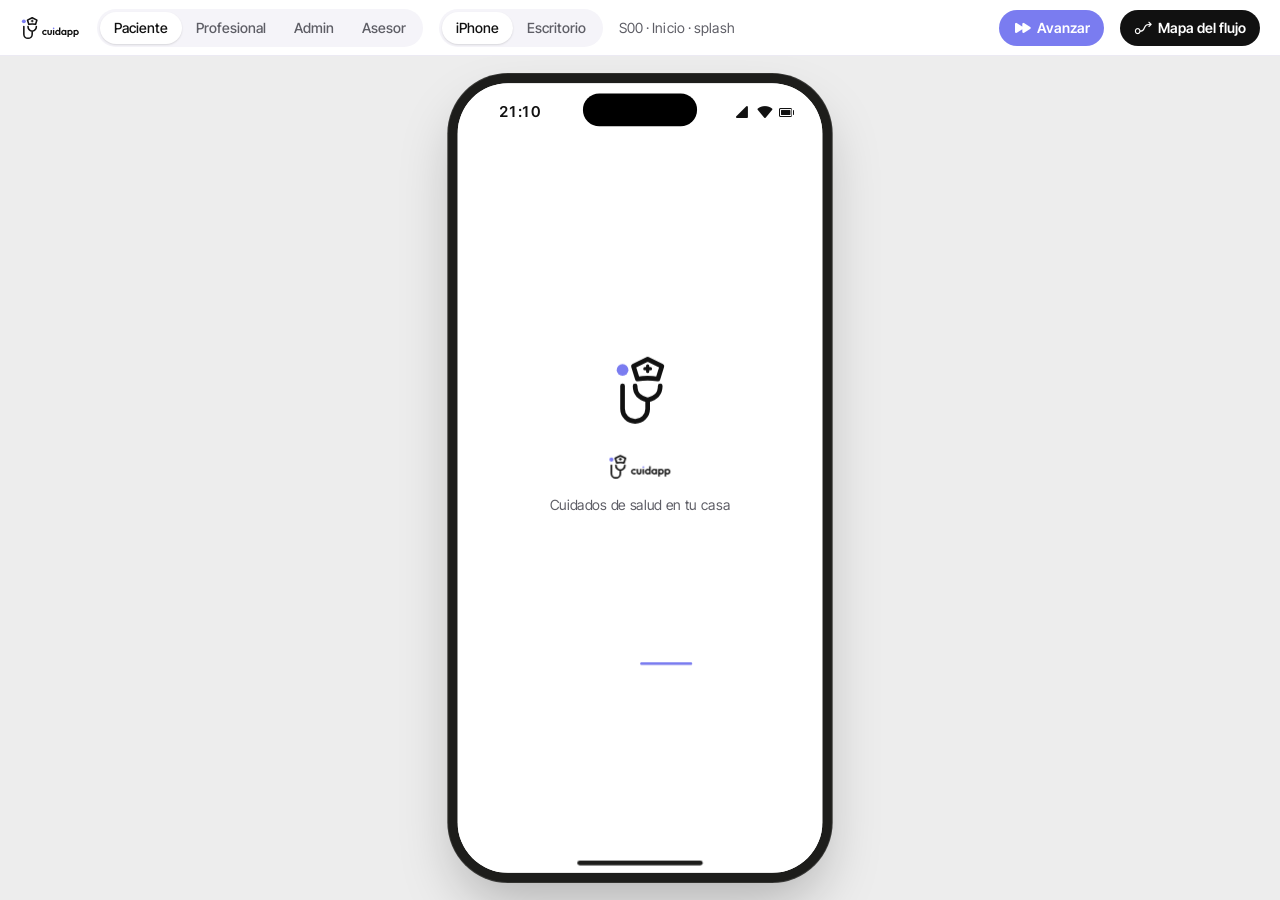
==== commit 8315d0e3: "Buscar por profesional: tarjetas más delgadas (escritorio 64 px, ícono 40 px, círculo decorativo men" ====
--- a/index.html
+++ b/index.html
@@ -6,31 +6,31 @@
 <meta name="apple-mobile-web-app-capable" content="yes">
 <meta name="theme-color" content="#FFFFFF">
 <title>Cuidapp · Prototipo</title>
-<link rel="icon" href="logo/favicon-nm.svg?v=20261026x">
-<link rel="apple-touch-icon" href="logo/apple-touch-icon.png?v=20261026x">
-<link rel="stylesheet" href="vendor/ph/regular/style.css?v=20261026x">
-<link rel="stylesheet" href="vendor/ph/fill/style.css?v=20261026x">
-<link rel="stylesheet" href="vendor/ph/bold/style.css?v=20261026x">
-<link rel="stylesheet" href="vendor/leaflet/leaflet.css?v=20261026x">
-<link rel="stylesheet" href="app.css?v=20261026x">
-<link rel="stylesheet" href="tema.css?v=20261026x">
+<link rel="icon" href="logo/favicon-nm.svg?v=20261026z">
+<link rel="apple-touch-icon" href="logo/apple-touch-icon.png?v=20261026z">
+<link rel="stylesheet" href="vendor/ph/regular/style.css?v=20261026z">
+<link rel="stylesheet" href="vendor/ph/fill/style.css?v=20261026z">
+<link rel="stylesheet" href="vendor/ph/bold/style.css?v=20261026z">
+<link rel="stylesheet" href="vendor/leaflet/leaflet.css?v=20261026z">
+<link rel="stylesheet" href="app.css?v=20261026z">
+<link rel="stylesheet" href="tema.css?v=20261026z">
 <link rel="stylesheet" href="thinking.css?v=20261026t1">
 </head>
 <body>
 <div id="tb" class="tb"></div>
 <div id="stage" class="stage"></div>
-<script src="vendor/leaflet/leaflet.js?v=20261026x"></script>
-<script src="geo.js?v=20261026x"></script>
-<script src="examenes.js?v=20261026x"></script>
-<script src="app.js?v=20261026x"></script>
-<script src="pac.js?v=20261026x"></script>
-<script src="pro.js?v=20261026x"></script>
-<script src="adm.js?v=20261026x"></script>
-<script src="ficha.js?v=20261026x"></script>
-<script src="voz.js?v=20261026x"></script>
-<script src="lab.js?v=20261026x"></script>
-<script src="blog.js?v=20261026x"></script>
-<script src="salud.js?v=20261026x"></script>
-<script src="mkt.js?v=20261026x"></script>
+<script src="vendor/leaflet/leaflet.js?v=20261026z"></script>
+<script src="geo.js?v=20261026z"></script>
+<script src="examenes.js?v=20261026z"></script>
+<script src="app.js?v=20261026z"></script>
+<script src="pac.js?v=20261026z"></script>
+<script src="pro.js?v=20261026z"></script>
+<script src="adm.js?v=20261026z"></script>
+<script src="ficha.js?v=20261026z"></script>
+<script src="voz.js?v=20261026z"></script>
+<script src="lab.js?v=20261026z"></script>
+<script src="blog.js?v=20261026z"></script>
+<script src="salud.js?v=20261026z"></script>
+<script src="mkt.js?v=20261026z"></script>
 </body>
 </html>
--- a/app.css
+++ b/app.css
@@ -1164,13 +1164,13 @@
 
 /* ===== marketplace: profesiones, laboratorios, cotiza tu Isapre, asesor, admin labs ===== */
 .prfr{display:flex;gap:12px;overflow-x:auto;margin:12px -24px 0;padding:4px 24px 8px;scrollbar-width:none;scroll-padding-left:24px;scroll-snap-type:x proximity}.prfr::-webkit-scrollbar{display:none}
-.prf{flex:none;width:142px;scroll-snap-align:start;display:flex;flex-direction:column;align-items:flex-start;gap:2px;padding:10px 12px 12px;border-radius:20px;background:var(--pc,#F1F1FE);text-align:left;position:relative;overflow:hidden;transition:transform .25s cubic-bezier(.2,.8,.2,1),box-shadow .25s}
-.prf::after{content:"";position:absolute;right:-28px;top:-28px;width:96px;height:96px;border-radius:50%;background:rgba(255,255,255,.55);pointer-events:none}
-.prf .pri{position:relative;z-index:1;width:64px;height:64px;margin:0 0 6px -2px;display:block}
+.prf{flex:none;width:128px;scroll-snap-align:start;display:flex;flex-direction:column;align-items:flex-start;gap:2px;padding:8px 12px 10px;border-radius:18px;background:var(--pc,#F1F1FE);text-align:left;position:relative;overflow:hidden;transition:transform .25s cubic-bezier(.2,.8,.2,1),box-shadow .25s}
+.prf::after{content:"";position:absolute;right:-24px;top:-24px;width:72px;height:72px;border-radius:50%;background:rgba(255,255,255,.55);pointer-events:none}
+.prf .pri{position:relative;z-index:1;width:48px;height:48px;margin:0 0 4px -2px;display:block}
 .prf .pri img{width:100%;height:100%;object-fit:contain;filter:drop-shadow(0 6px 8px rgba(17,17,17,.16));transition:transform .3s cubic-bezier(.2,.8,.2,1);transform-origin:50% 80%}
 .prf:active{transform:scale(.97)}.prf:active .pri img{transform:scale(.92)}
-.prf .prn{position:relative;z-index:1;font-size:15px;line-height:19px;font-weight:600;letter-spacing:-.01em;min-height:38px;display:flex;align-items:flex-start;justify-content:flex-start;text-align:left}
-.prf .prm{position:relative;z-index:1;display:flex;align-items:center;gap:6px;margin-top:auto;padding-top:6px;min-height:22px;white-space:nowrap}
+.prf .prn{position:relative;z-index:1;font-size:15px;line-height:18px;font-weight:600;letter-spacing:-.01em;min-height:36px;display:flex;align-items:flex-start;justify-content:flex-start;text-align:left}
+.prf .prm{position:relative;z-index:1;display:flex;align-items:center;gap:6px;margin-top:auto;padding-top:4px;min-height:22px;white-space:nowrap}
 .prf .cav .av{width:22px;height:22px;margin-left:-9px;box-shadow:0 0 0 2px #fff}.prf .cav .av:first-child{margin-left:0}
 .prf .cav{display:flex}
 .prf .prm.pws{font-size:11.5px;line-height:14px;font-weight:600;color:var(--t2);gap:5px}
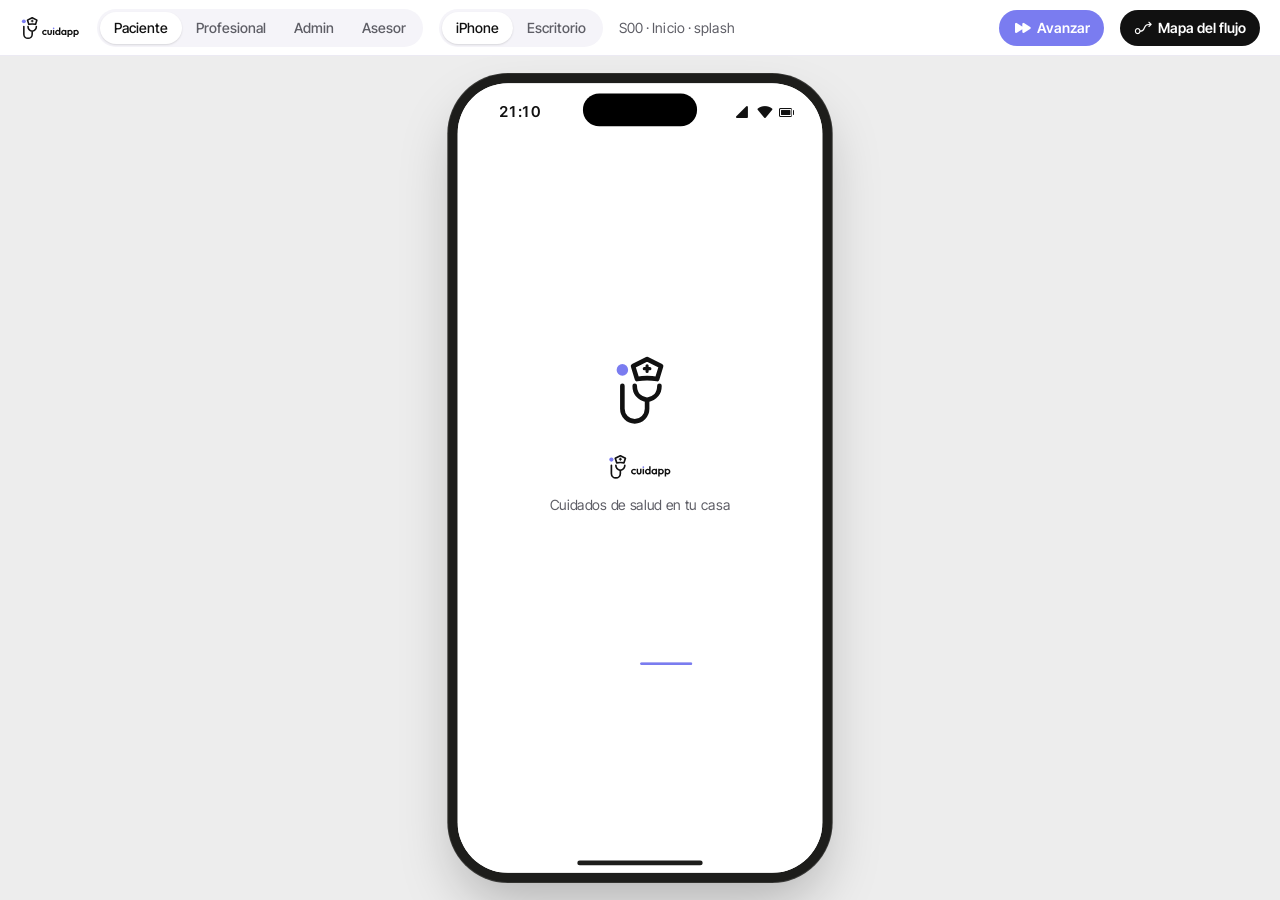
==== commit 83e53bdb: "Inicio: secciones «Destacadas» (solo Destacado pagado) y «Recomendadas cerca de ti» (resto por cerca" ====
--- a/index.html
+++ b/index.html
@@ -6,31 +6,31 @@
 <meta name="apple-mobile-web-app-capable" content="yes">
 <meta name="theme-color" content="#FFFFFF">
 <title>Cuidapp · Prototipo</title>
-<link rel="icon" href="logo/favicon-nm.svg?v=20261026z">
-<link rel="apple-touch-icon" href="logo/apple-touch-icon.png?v=20261026z">
-<link rel="stylesheet" href="vendor/ph/regular/style.css?v=20261026z">
-<link rel="stylesheet" href="vendor/ph/fill/style.css?v=20261026z">
-<link rel="stylesheet" href="vendor/ph/bold/style.css?v=20261026z">
-<link rel="stylesheet" href="vendor/leaflet/leaflet.css?v=20261026z">
-<link rel="stylesheet" href="app.css?v=20261026z">
-<link rel="stylesheet" href="tema.css?v=20261026z">
+<link rel="icon" href="logo/favicon-nm.svg?v=20261026zz">
+<link rel="apple-touch-icon" href="logo/apple-touch-icon.png?v=20261026zz">
+<link rel="stylesheet" href="vendor/ph/regular/style.css?v=20261026zz">
+<link rel="stylesheet" href="vendor/ph/fill/style.css?v=20261026zz">
+<link rel="stylesheet" href="vendor/ph/bold/style.css?v=20261026zz">
+<link rel="stylesheet" href="vendor/leaflet/leaflet.css?v=20261026zz">
+<link rel="stylesheet" href="app.css?v=20261026zz">
+<link rel="stylesheet" href="tema.css?v=20261026zz">
 <link rel="stylesheet" href="thinking.css?v=20261026t1">
 </head>
 <body>
 <div id="tb" class="tb"></div>
 <div id="stage" class="stage"></div>
-<script src="vendor/leaflet/leaflet.js?v=20261026z"></script>
-<script src="geo.js?v=20261026z"></script>
-<script src="examenes.js?v=20261026z"></script>
-<script src="app.js?v=20261026z"></script>
-<script src="pac.js?v=20261026z"></script>
-<script src="pro.js?v=20261026z"></script>
-<script src="adm.js?v=20261026z"></script>
-<script src="ficha.js?v=20261026z"></script>
-<script src="voz.js?v=20261026z"></script>
-<script src="lab.js?v=20261026z"></script>
-<script src="blog.js?v=20261026z"></script>
-<script src="salud.js?v=20261026z"></script>
-<script src="mkt.js?v=20261026z"></script>
+<script src="vendor/leaflet/leaflet.js?v=20261026zz"></script>
+<script src="geo.js?v=20261026zz"></script>
+<script src="examenes.js?v=20261026zz"></script>
+<script src="app.js?v=20261026zz"></script>
+<script src="pac.js?v=20261026zz"></script>
+<script src="pro.js?v=20261026zz"></script>
+<script src="adm.js?v=20261026zz"></script>
+<script src="ficha.js?v=20261026zz"></script>
+<script src="voz.js?v=20261026zz"></script>
+<script src="lab.js?v=20261026zz"></script>
+<script src="blog.js?v=20261026zz"></script>
+<script src="salud.js?v=20261026zz"></script>
+<script src="mkt.js?v=20261026zz"></script>
 </body>
 </html>
